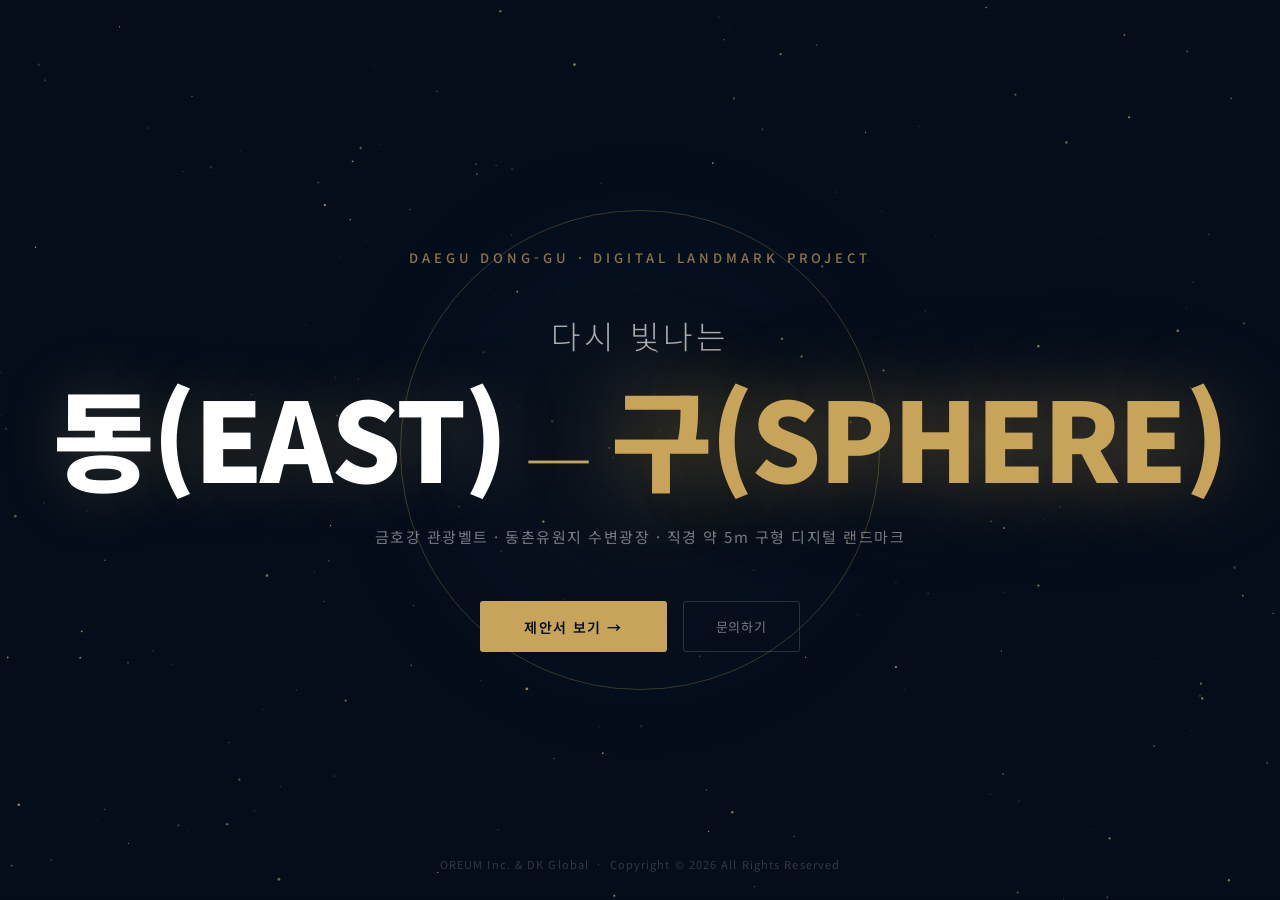
==== index.html @ 1808d56b "Split into landing + main page - index.html: 시네마틱 랜딩 페이지 (별 파티클, 구체 링, 텍스트 애니메이션) - main.html: 제안서 본" ====
<!DOCTYPE html>
<html lang="ko">
<head>
  <meta charset="UTF-8">
  <meta name="viewport" content="width=device-width, initial-scale=1.0">
  <meta name="description" content="다시 빛나는 동(EAST)-구(SPHERE) — 대구 동구 디지털 랜드마크 프로젝트">
  <meta property="og:title" content="동구(EAST SPHERE) | 대구 동구 디지털 랜드마크 프로젝트">
  <meta property="og:image" content="assets/images/Main.png">
  <meta name="theme-color" content="#040d1a">
  <title>동구(EAST SPHERE) | 다시 빛나는 동구</title>
  <style>
    @import url('https://fonts.googleapis.com/css2?family=Noto+Sans+KR:wght@300;400;700;900&display=swap');

    *, *::before, *::after { box-sizing: border-box; margin: 0; padding: 0; }

    :root {
      --navy: #040d1a;
      --gold: #c8a45a;
      --gold-bright: #e8c87a;
      --white: #ffffff;
      --font: 'Pretendard', 'Noto Sans KR', -apple-system, BlinkMacSystemFont, 'Malgun Gothic', sans-serif;
    }

    @media (prefers-reduced-motion: reduce) {
      *, *::before, *::after { animation-duration: .001ms !important; transition-duration: .001ms !important; }
    }

    html, body {
      width: 100%; height: 100%;
      overflow: hidden;
      background: var(--navy);
      font-family: var(--font);
      -webkit-font-smoothing: antialiased;
    }

    /* ── 캔버스 별 배경 ── */
    #starCanvas {
      position: fixed;
      inset: 0;
      z-index: 0;
    }

    /* ── 구체 후광 ── */
    .sphere-glow {
      position: fixed;
      top: 50%;
      left: 50%;
      transform: translate(-50%, -50%);
      width: min(600px, 90vw);
      height: min(600px, 90vw);
      border-radius: 50%;
      background: radial-gradient(
        circle at center,
        rgba(200,164,90,.12) 0%,
        rgba(42,80,140,.08) 40%,
        transparent 70%
      );
      z-index: 1;
      animation: spherePulse 4s ease-in-out infinite;
      opacity: 0;
      animation-delay: 1s;
      animation-fill-mode: forwards;
    }
    @keyframes spherePulse {
      0%   { opacity: 0; transform: translate(-50%,-50%) scale(.85); }
      30%  { opacity: 1; }
      70%  { opacity: .8; }
      100% { opacity: .4; transform: translate(-50%,-50%) scale(1.05); }
    }

    /* ── 외곽 링 ── */
    .sphere-ring {
      position: fixed;
      top: 50%;
      left: 50%;
      width: min(480px, 80vw);
      height: min(480px, 80vw);
      border-radius: 50%;
      border: 1px solid rgba(200,164,90,.15);
      transform: translate(-50%,-50%) scale(.7);
      z-index: 1;
      opacity: 0;
      animation: ringReveal 1.8s cubic-bezier(.4,0,.2,1) 1.2s forwards;
    }
    .sphere-ring:nth-child(2) {
      width: min(560px, 94vw);
      height: min(560px, 94vw);
      border-color: rgba(200,164,90,.08);
      animation-delay: 1.5s;
    }
    @keyframes ringReveal {
      to { opacity: 1; transform: translate(-50%,-50%) scale(1); }
    }

    /* ── 중앙 콘텐츠 ── */
    .stage {
      position: fixed;
      inset: 0;
      z-index: 10;
      display: flex;
      flex-direction: column;
      align-items: center;
      justify-content: center;
      text-align: center;
      padding: 40px 24px;
      gap: 0;
    }

    /* 위 레이블 */
    .label-top {
      font-size: clamp(10px, 1.4vw, 13px);
      font-weight: 500;
      letter-spacing: .3em;
      text-transform: uppercase;
      color: rgba(200,164,90,.7);
      opacity: 0;
      transform: translateY(-16px);
      animation: fadeUp .9s ease .4s forwards;
      margin-bottom: clamp(28px, 5vh, 52px);
    }

    /* "다시 빛나는" */
    .line-sub {
      font-size: clamp(18px, 3.5vw, 32px);
      font-weight: 300;
      color: rgba(255,255,255,.65);
      letter-spacing: .12em;
      opacity: 0;
      transform: translateY(20px);
      animation: fadeUp 1s ease 1s forwards;
      margin-bottom: clamp(14px, 2.5vh, 28px);
    }

    /* 메인 타이틀 */
    .line-main {
      display: flex;
      align-items: baseline;
      justify-content: center;
      gap: clamp(6px, 1.5vw, 20px);
      flex-wrap: wrap;
      line-height: 1;
      margin-bottom: clamp(24px, 4vh, 44px);
    }

    .word-east {
      font-size: clamp(52px, 11vw, 110px);
      font-weight: 900;
      color: var(--white);
      letter-spacing: -.02em;
      opacity: 0;
      transform: translateY(30px);
      animation: fadeUp 1s cubic-bezier(.2,.8,.4,1) 1.7s forwards;
      text-shadow: 0 0 60px rgba(200,164,90,.25);
    }

    .divider-dash {
      font-size: clamp(36px, 7vw, 76px);
      font-weight: 200;
      color: var(--gold);
      opacity: 0;
      animation: fadeIn .7s ease 2.3s forwards;
    }

    .word-sphere {
      font-size: clamp(52px, 11vw, 110px);
      font-weight: 900;
      color: var(--gold);
      letter-spacing: -.02em;
      opacity: 0;
      transform: translateY(30px);
      animation: fadeUp 1s cubic-bezier(.2,.8,.4,1) 2.4s forwards;
      text-shadow: 0 0 80px rgba(200,164,90,.45), 0 0 160px rgba(200,164,90,.2);
    }

    /* 하단 설명 */
    .line-desc {
      font-size: clamp(12px, 1.6vw, 15px);
      font-weight: 400;
      color: rgba(255,255,255,.45);
      letter-spacing: .1em;
      opacity: 0;
      animation: fadeIn .8s ease 3.3s forwards;
      margin-bottom: clamp(36px, 6vh, 64px);
    }

    /* CTA */
    .cta-wrap {
      display: flex;
      gap: 16px;
      flex-wrap: wrap;
      justify-content: center;
      opacity: 0;
      animation: fadeIn .9s ease 3.8s forwards;
    }

    .btn-enter {
      position: relative;
      padding: 15px 44px;
      font-family: var(--font);
      font-size: 14px;
      font-weight: 600;
      letter-spacing: .1em;
      color: var(--navy);
      background: var(--gold);
      border: none;
      border-radius: 3px;
      cursor: pointer;
      transition: background .3s, transform .2s, box-shadow .3s;
      min-height: 48px;
      text-decoration: none;
      display: inline-flex;
      align-items: center;
    }
    .btn-enter:hover {
      background: var(--gold-bright);
      transform: translateY(-2px);
      box-shadow: 0 8px 32px rgba(200,164,90,.5);
    }

    .btn-skip {
      padding: 15px 32px;
      font-family: var(--font);
      font-size: 13px;
      font-weight: 400;
      letter-spacing: .06em;
      color: rgba(255,255,255,.45);
      background: transparent;
      border: 1px solid rgba(255,255,255,.15);
      border-radius: 3px;
      cursor: pointer;
      transition: border-color .3s, color .3s;
      min-height: 48px;
      text-decoration: none;
      display: inline-flex;
      align-items: center;
    }
    .btn-skip:hover {
      border-color: rgba(255,255,255,.35);
      color: rgba(255,255,255,.7);
    }

    /* 하단 저작권 */
    .footer-credit {
      position: fixed;
      bottom: 28px;
      left: 0; right: 0;
      text-align: center;
      font-size: 11px;
      letter-spacing: .1em;
      color: rgba(255,255,255,.18);
      z-index: 10;
      opacity: 0;
      animation: fadeIn .8s ease 4.4s forwards;
    }

    /* 스캔라인 효과 */
    .scanline {
      position: fixed;
      inset: 0;
      z-index: 2;
      background: repeating-linear-gradient(
        to bottom,
        transparent 0px,
        transparent 3px,
        rgba(0,0,0,.04) 3px,
        rgba(0,0,0,.04) 4px
      );
      pointer-events: none;
    }

    /* 애니메이션 키프레임 */
    @keyframes fadeUp {
      from { opacity: 0; transform: translateY(24px); }
      to   { opacity: 1; transform: translateY(0); }
    }
    @keyframes fadeIn {
      from { opacity: 0; }
      to   { opacity: 1; }
    }
  </style>
</head>
<body>

  <canvas id="starCanvas" aria-hidden="true"></canvas>
  <div class="sphere-glow" aria-hidden="true"></div>
  <div class="sphere-ring" aria-hidden="true"></div>
  <div class="sphere-ring" aria-hidden="true"></div>
  <div class="scanline" aria-hidden="true"></div>

  <main class="stage">
    <p class="label-top">DAEGU DONG-GU · DIGITAL LANDMARK PROJECT</p>

    <p class="line-sub">다시 빛나는</p>

    <div class="line-main" role="heading" aria-level="1">
      <span class="word-east">동(EAST)</span>
      <span class="divider-dash">—</span>
      <span class="word-sphere">구(SPHERE)</span>
    </div>

    <p class="line-desc">금호강 관광벨트 · 동촌유원지 수변광장 · 직경 약 5m 구형 디지털 랜드마크</p>

    <div class="cta-wrap">
      <a href="main.html" class="btn-enter">제안서 보기 →</a>
      <a href="main.html#contact" class="btn-skip">문의하기</a>
    </div>
  </main>

  <p class="footer-credit">OREUM Inc. &amp; DK Global &nbsp;·&nbsp; Copyright © 2026 All Rights Reserved</p>

  <script>
    /* ── 별 파티클 캔버스 ── */
    (function () {
      const canvas = document.getElementById('starCanvas');
      const ctx = canvas.getContext('2d');
      let W, H, stars = [];

      function resize() {
        W = canvas.width  = window.innerWidth;
        H = canvas.height = window.innerHeight;
      }

      function initStars(n) {
        stars = [];
        for (let i = 0; i < n; i++) {
          stars.push({
            x: Math.random() * W,
            y: Math.random() * H,
            r: Math.random() * 1.2 + 0.2,
            a: Math.random(),
            speed: Math.random() * 0.004 + 0.001,
            phase: Math.random() * Math.PI * 2
          });
        }
      }

      let frame = 0;
      function draw() {
        ctx.clearRect(0, 0, W, H);
        frame++;
        stars.forEach(function (s) {
          const alpha = (Math.sin(frame * s.speed + s.phase) + 1) / 2;
          ctx.beginPath();
          ctx.arc(s.x, s.y, s.r, 0, Math.PI * 2);
          ctx.fillStyle = 'rgba(200,180,120,' + (alpha * 0.7 + 0.1) + ')';
          ctx.fill();
        });
        requestAnimationFrame(draw);
      }

      resize();
      initStars(220);
      draw();
      window.addEventListener('resize', function () {
        resize();
        initStars(220);
      });
    })();
  </script>
</body>
</html>
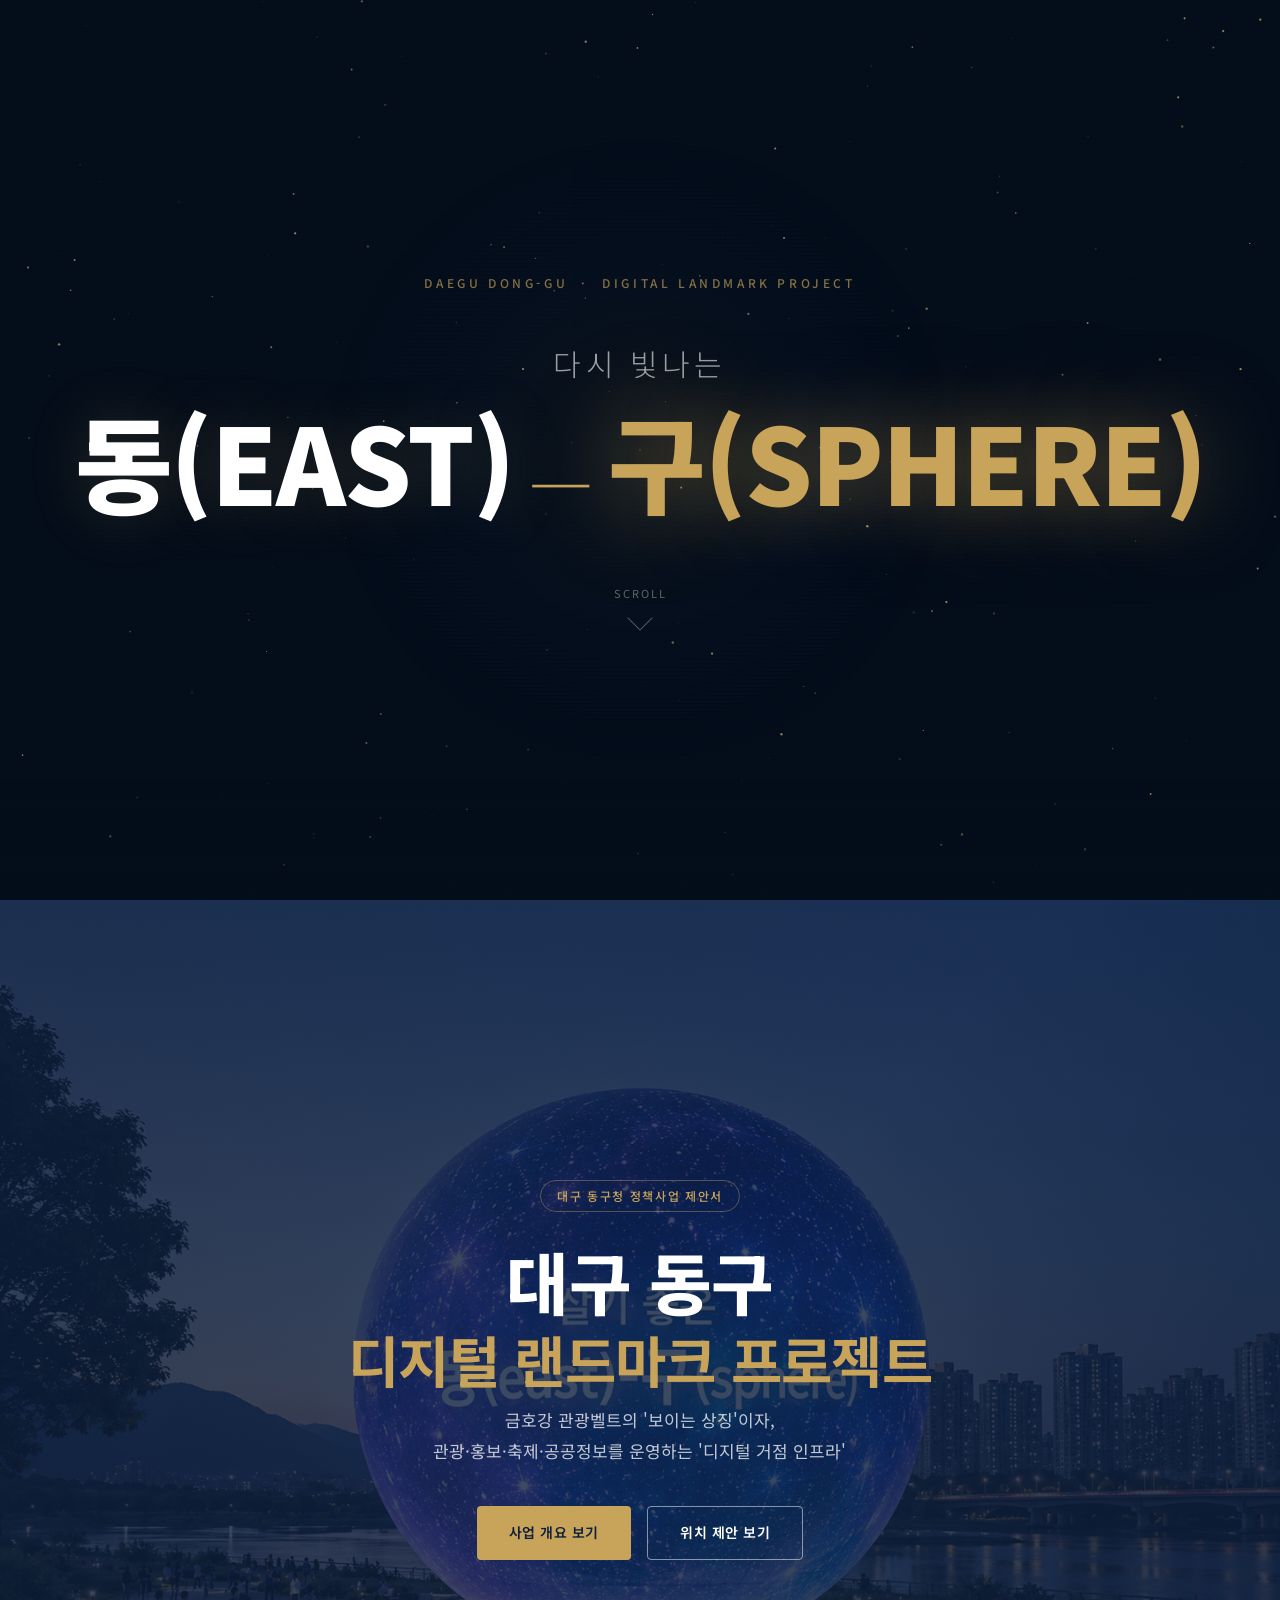
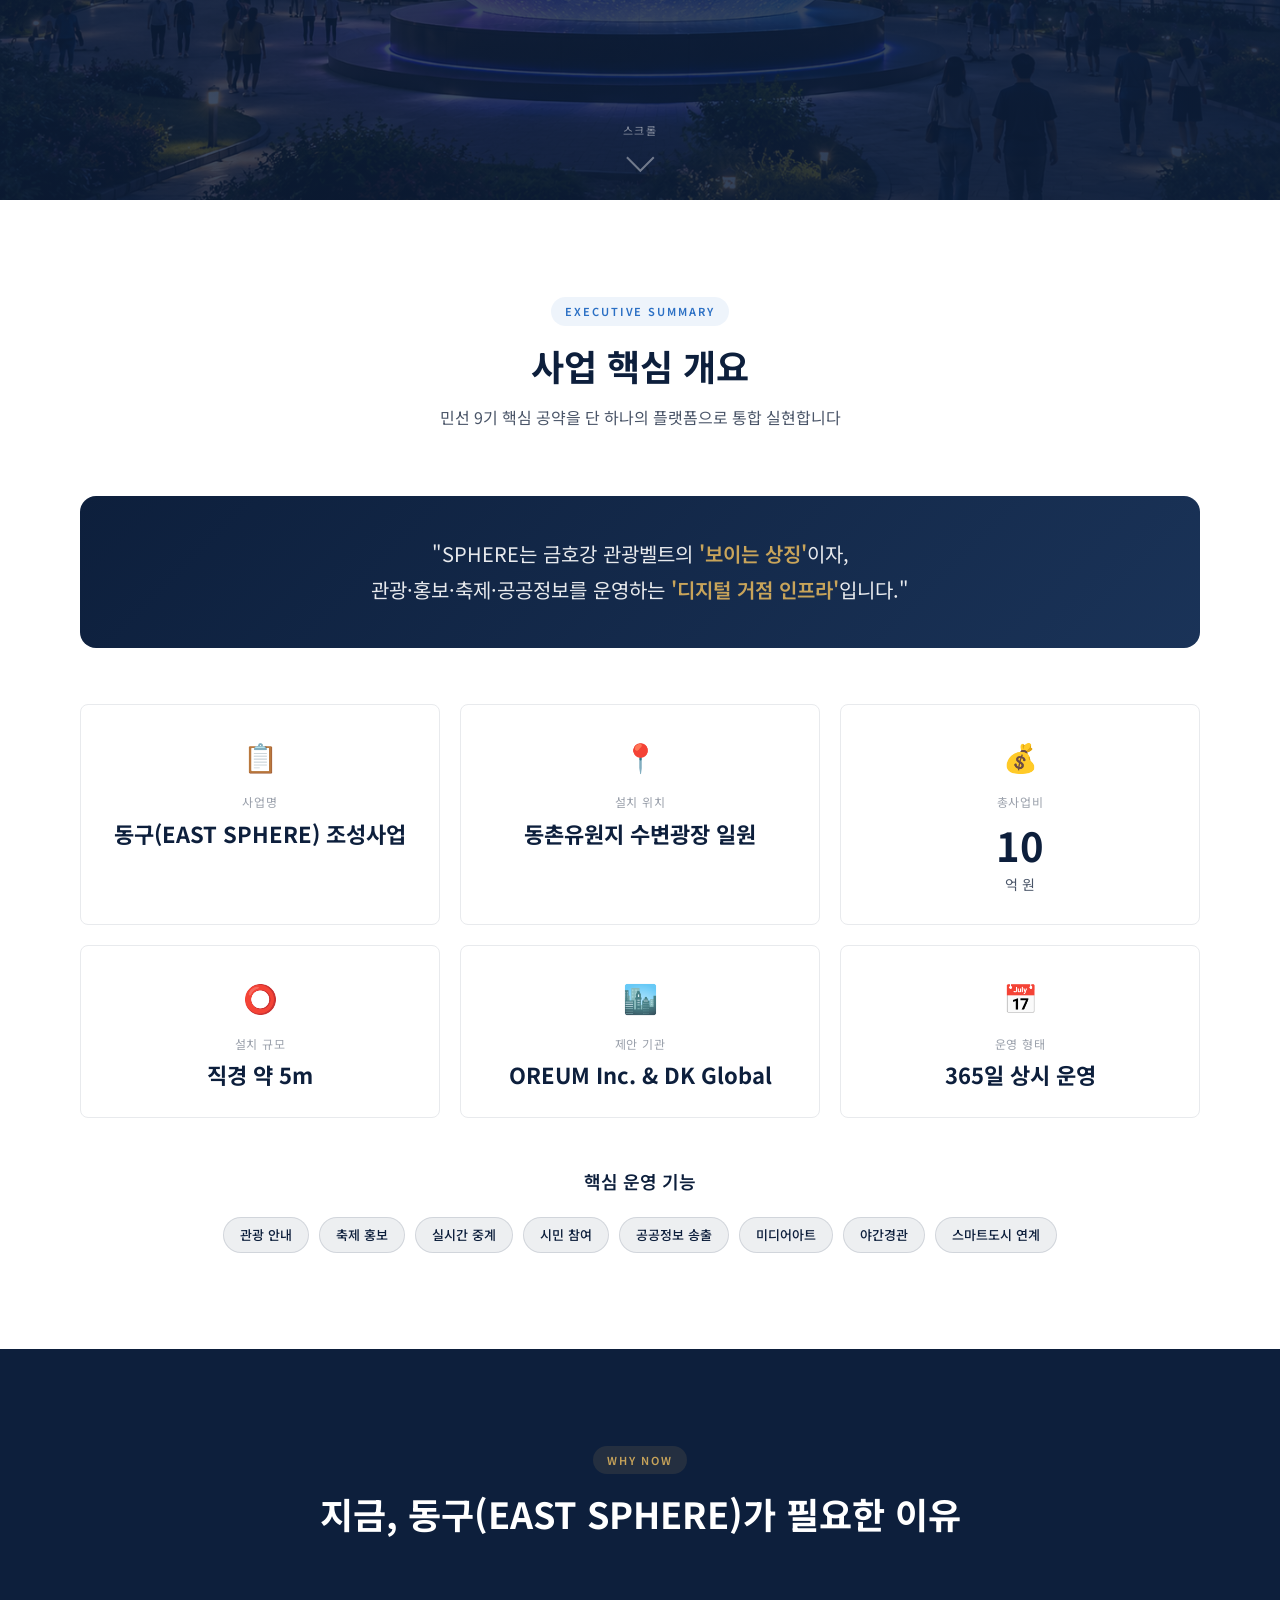
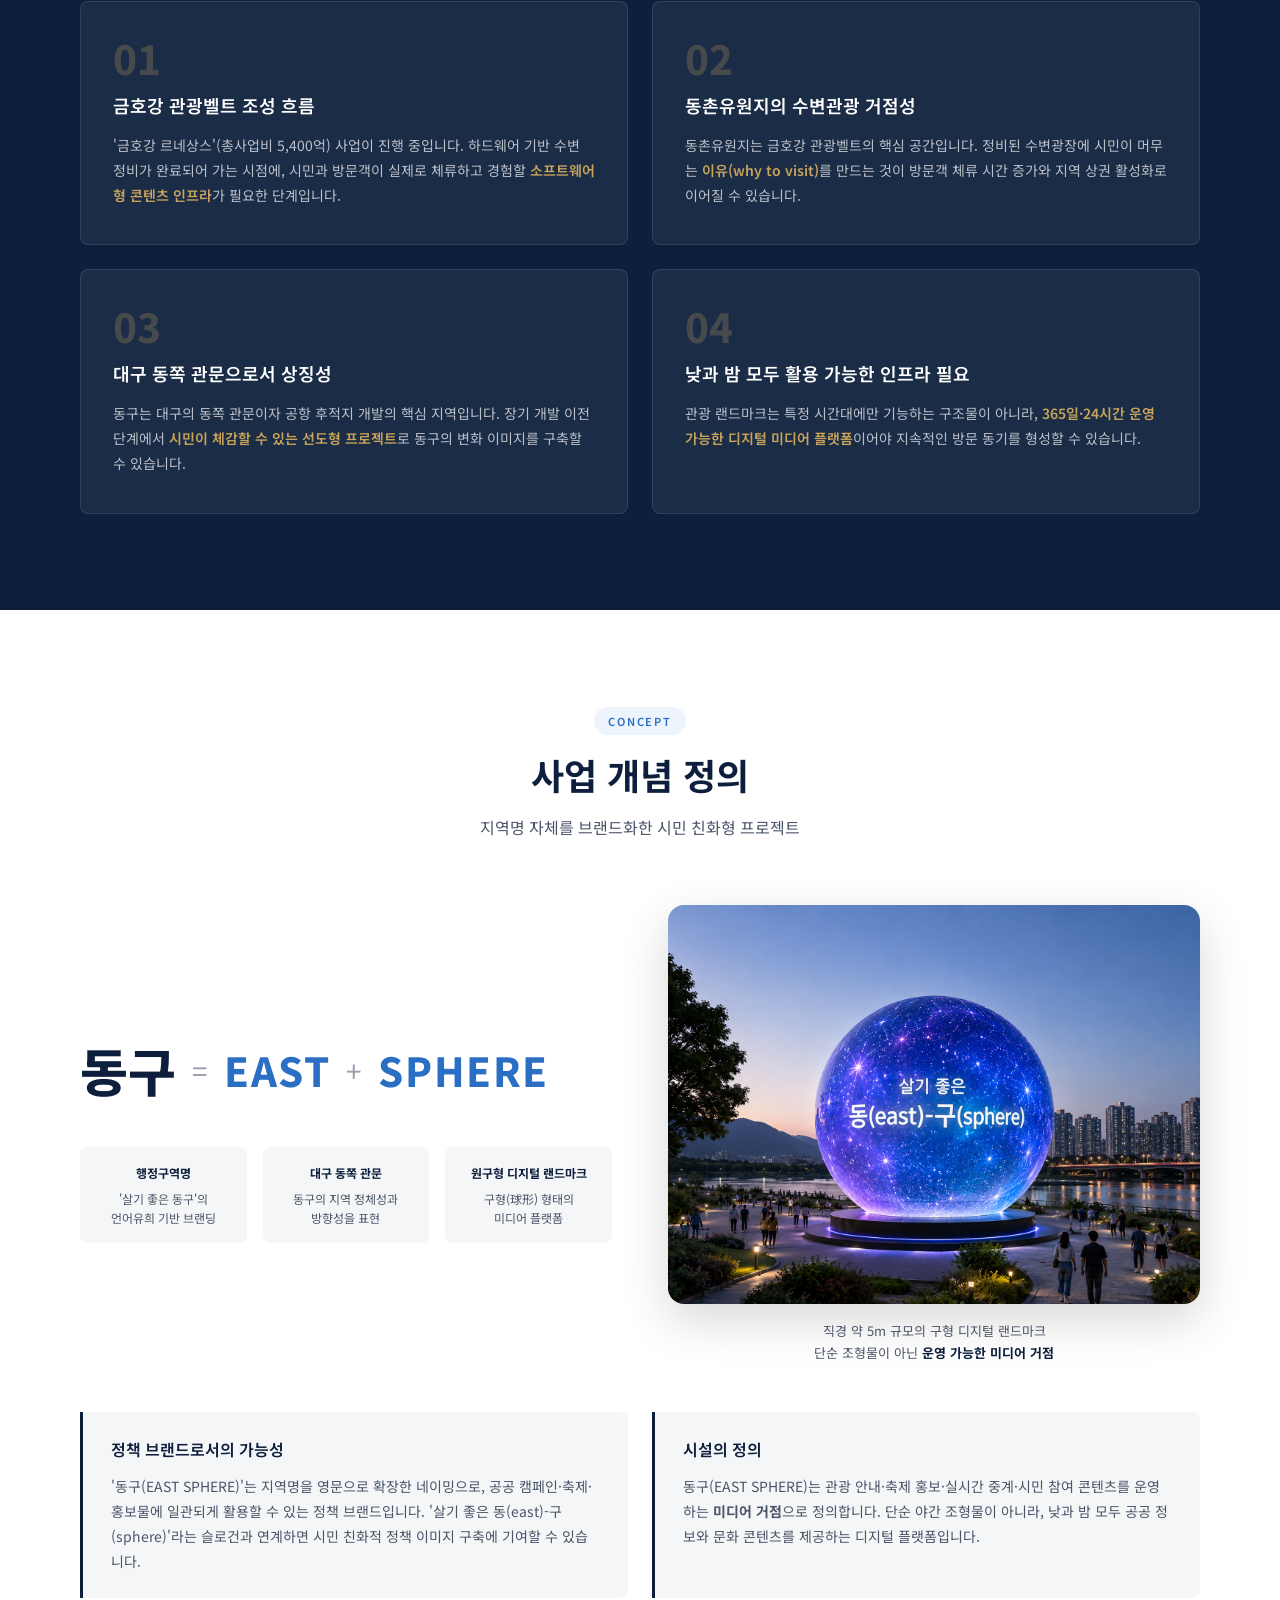
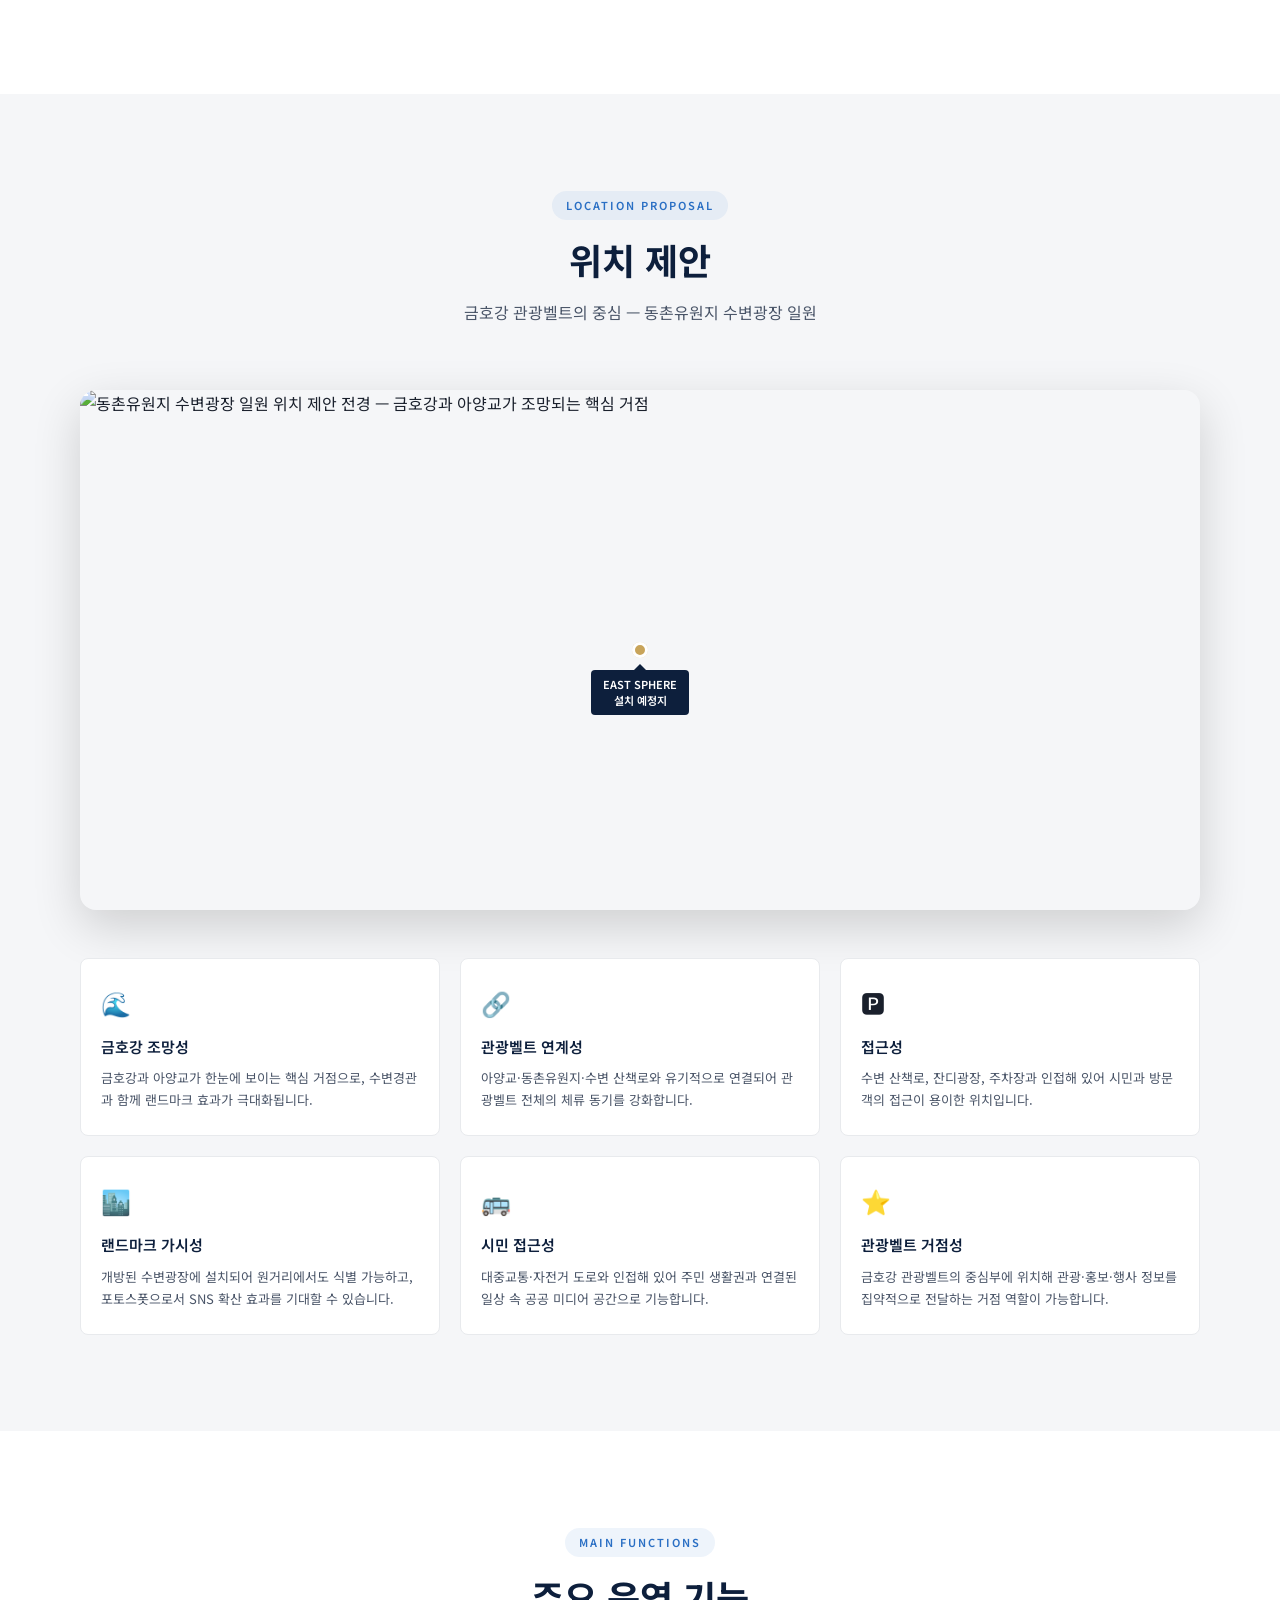
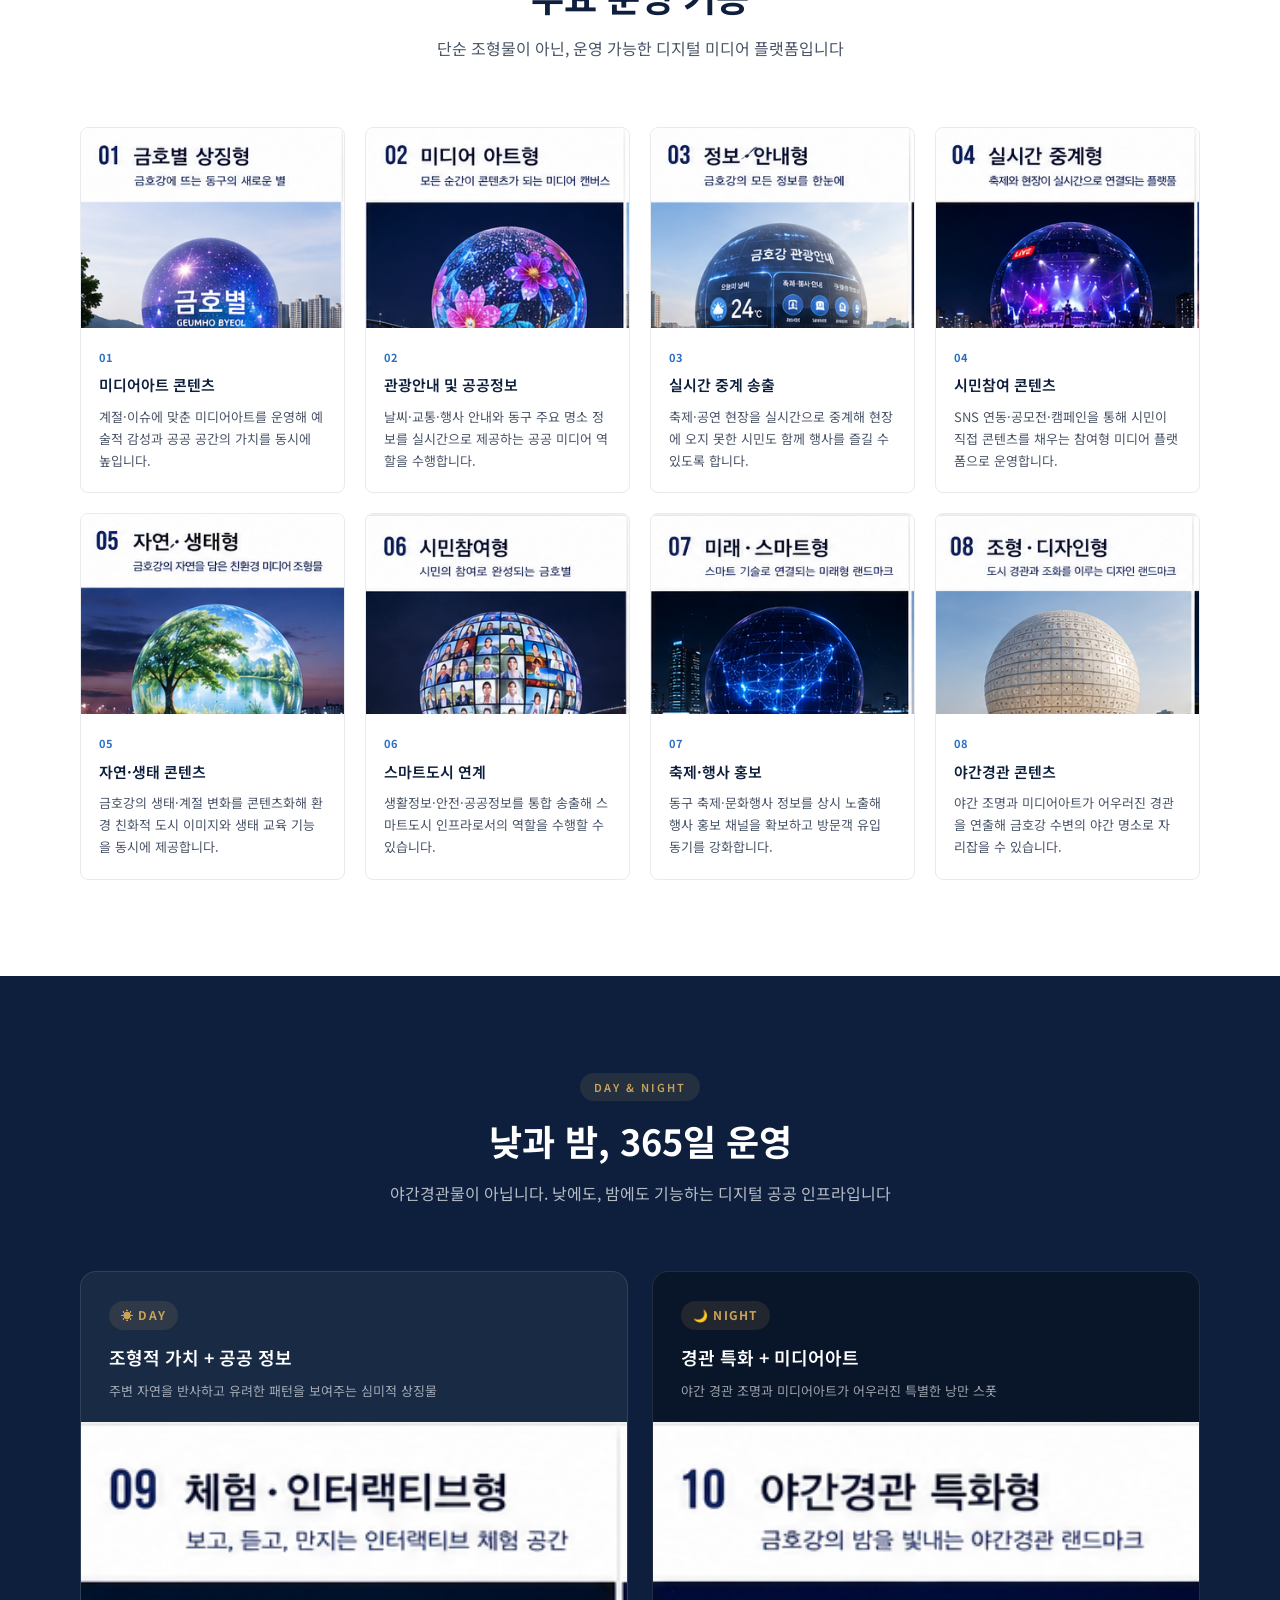
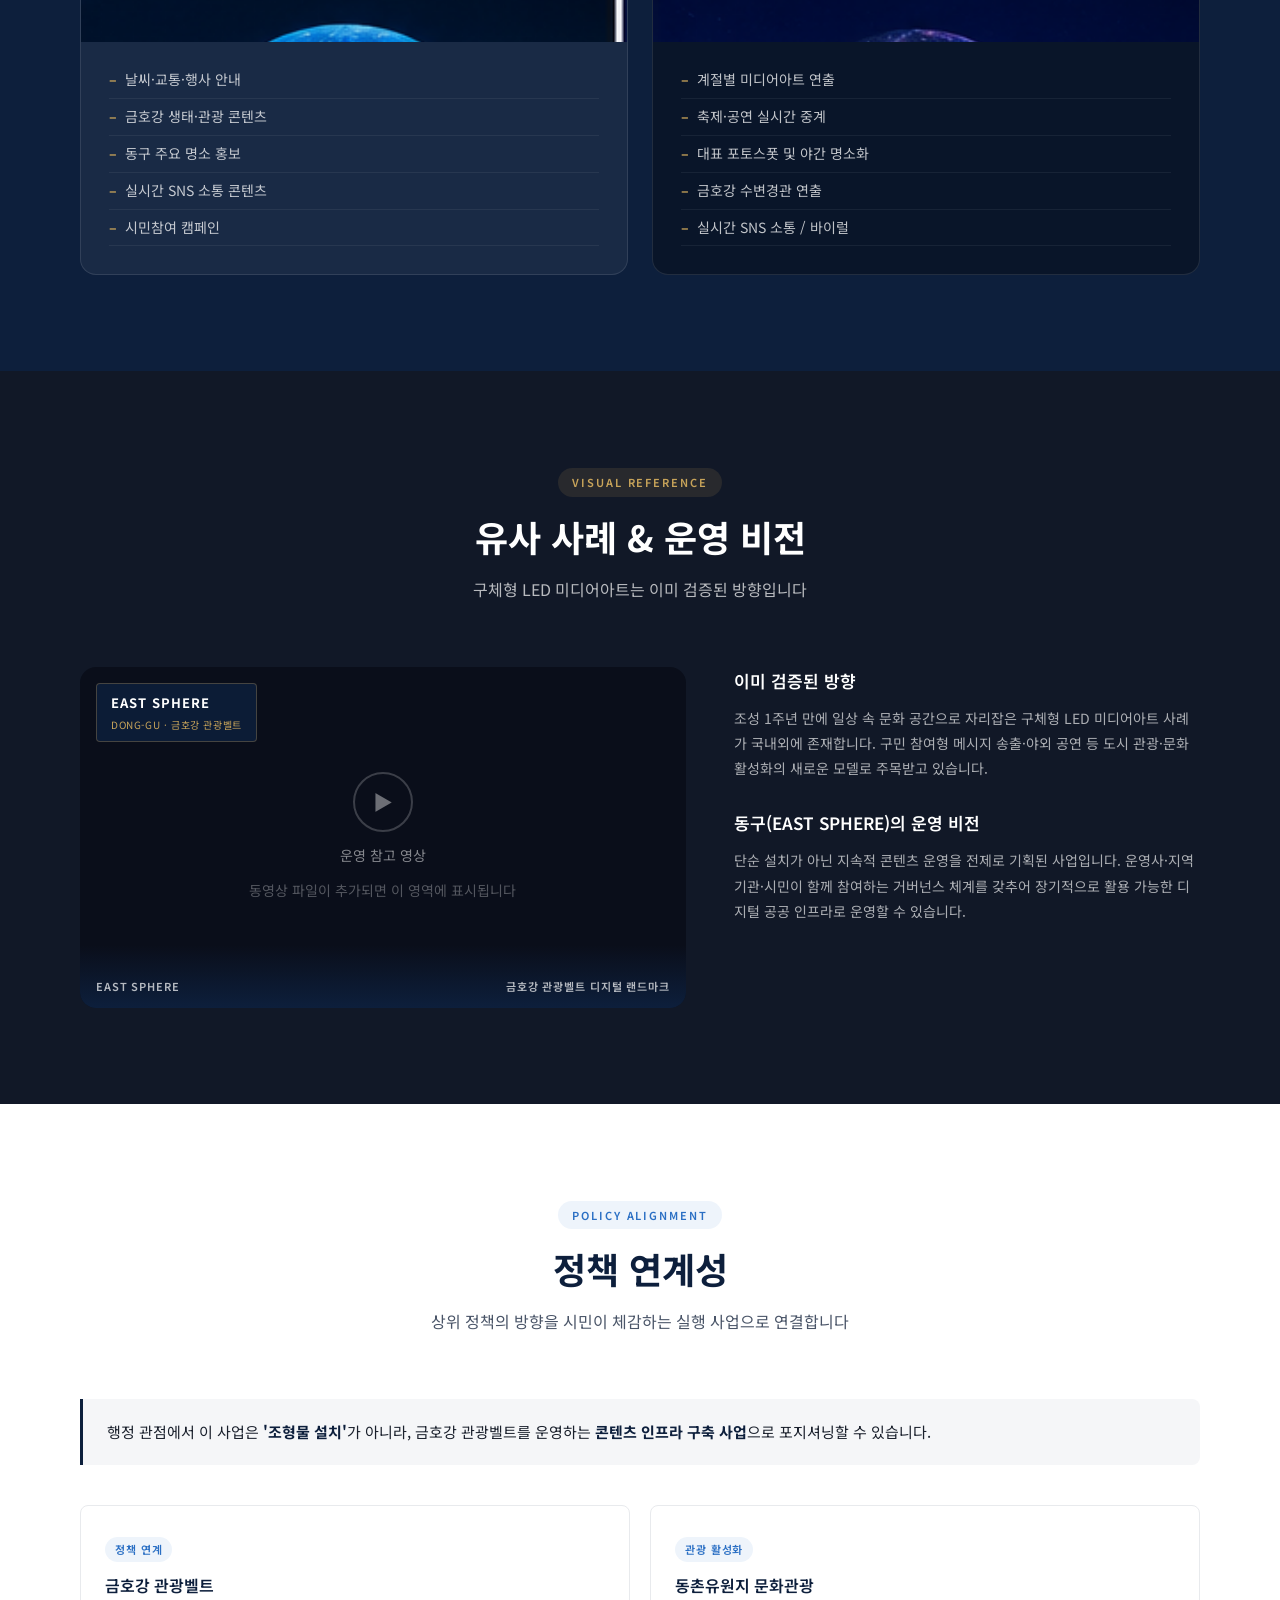
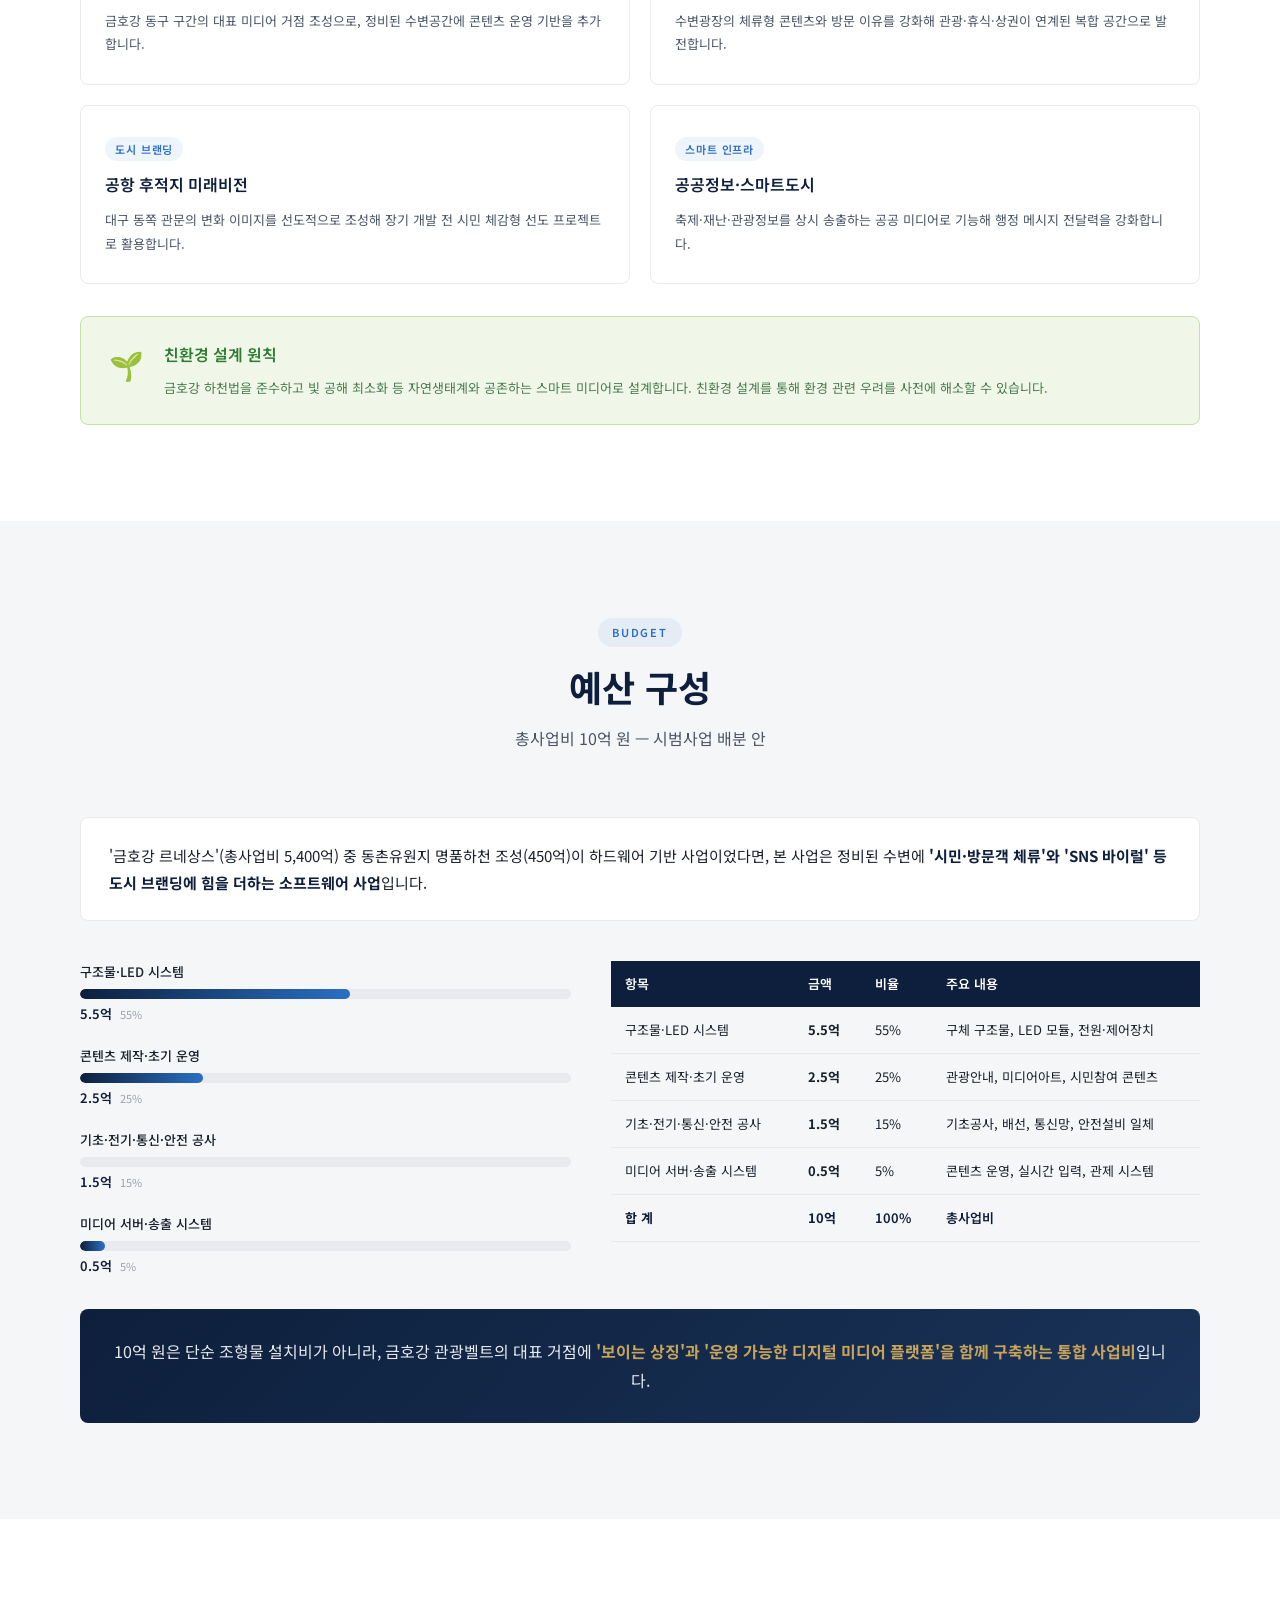
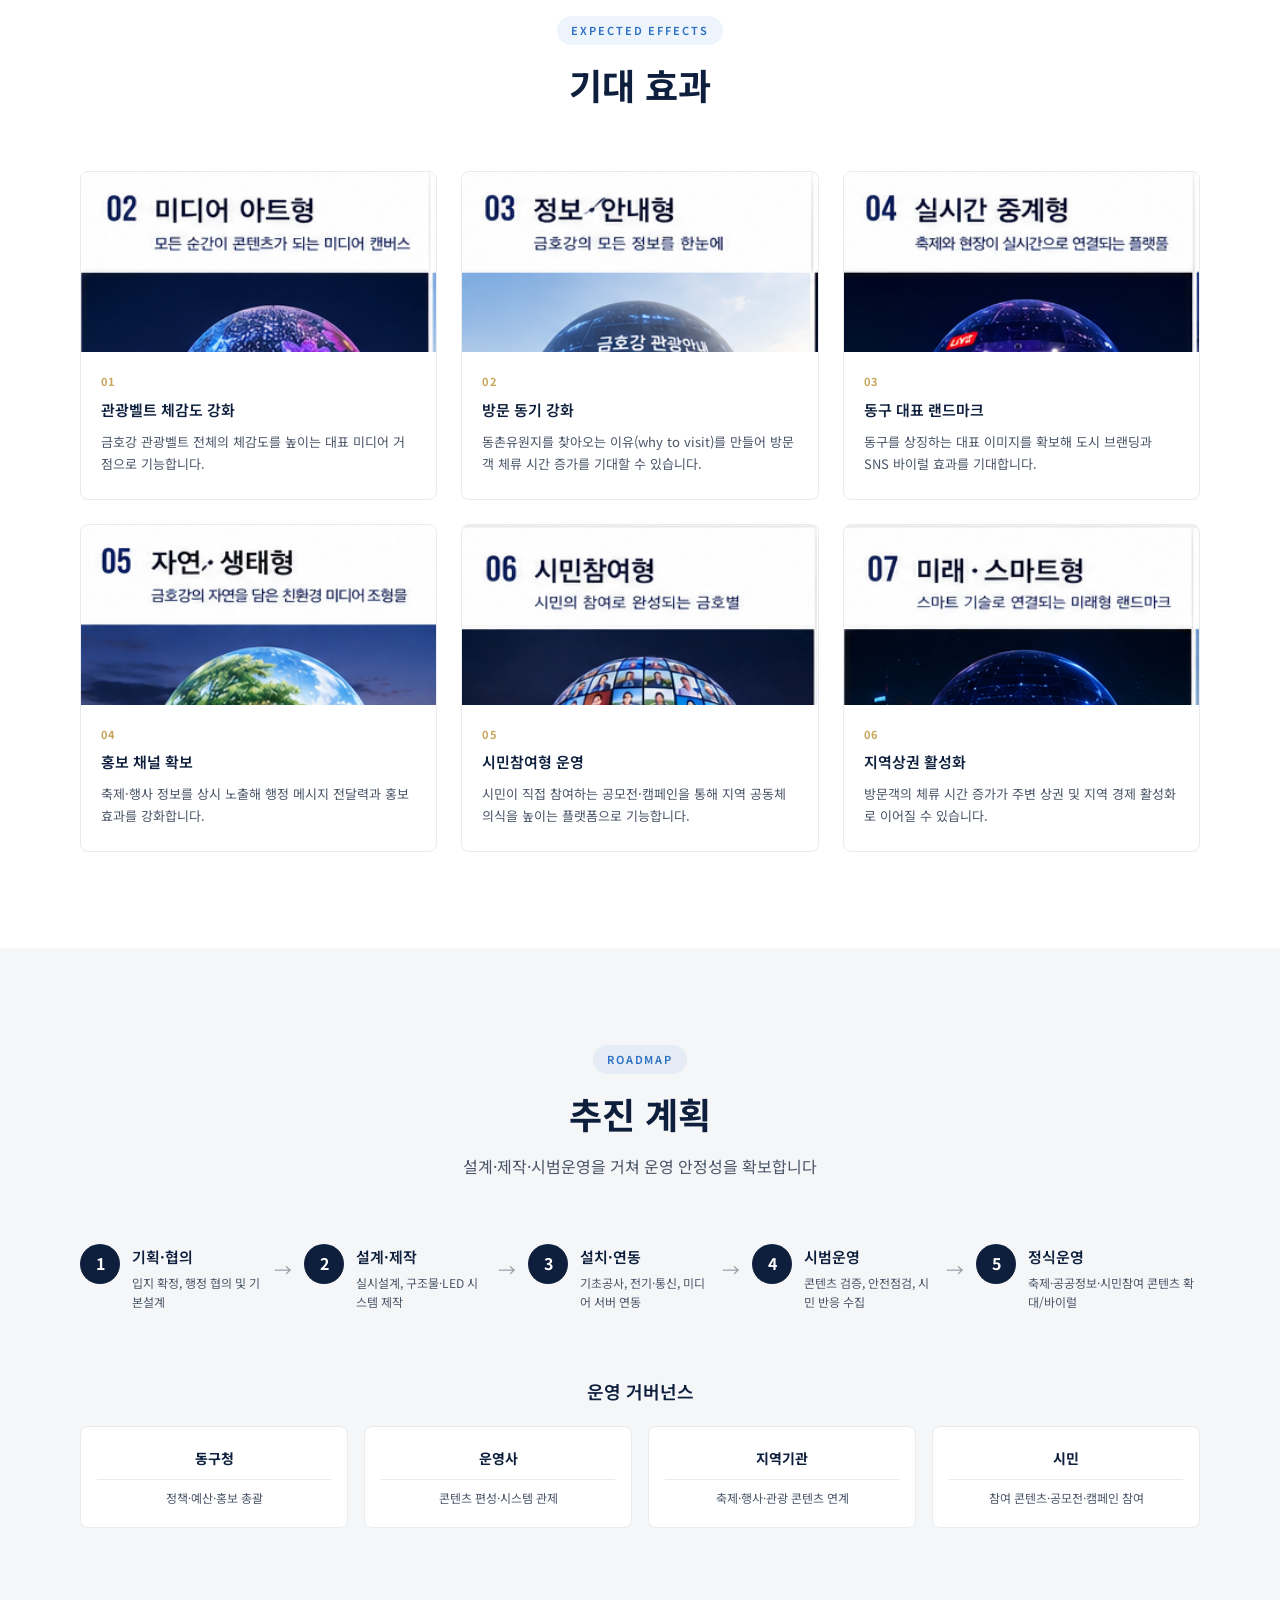
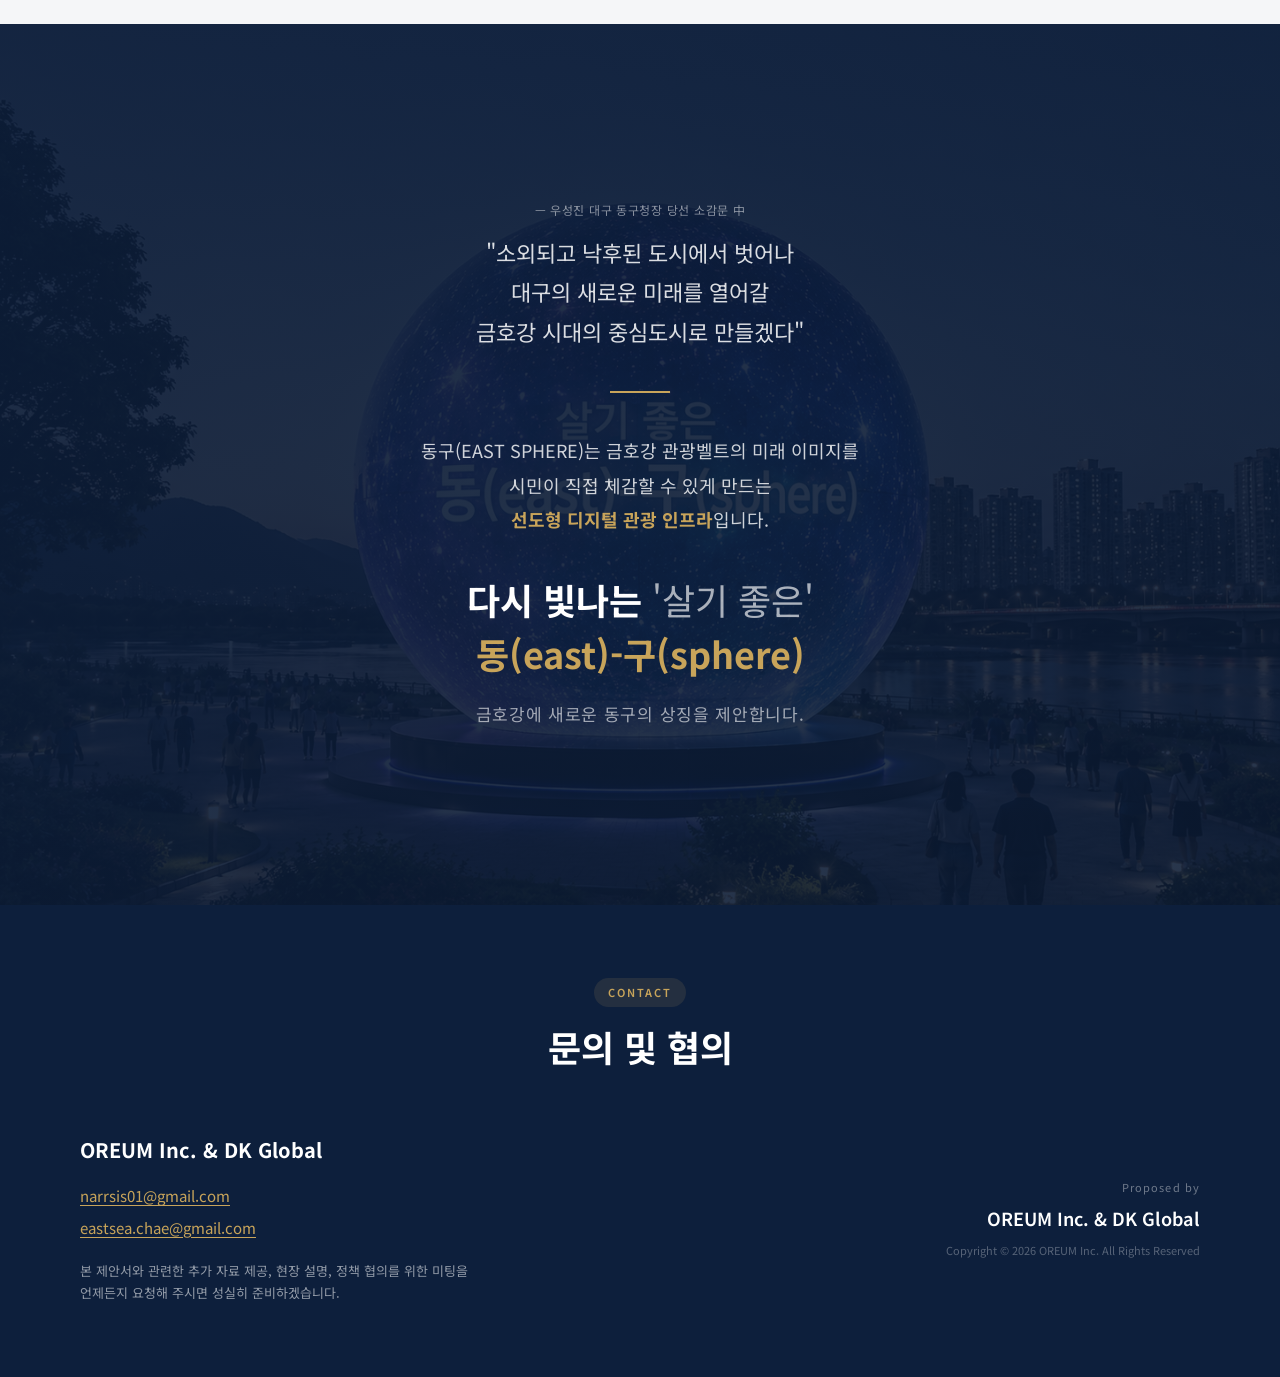
==== commit d55373d4: "Merge landing+proposal into single scroll page - index.html: 랜딩(별 파티클) → 히어로(Main.png) 스크롤 전환, 단일 페이" ====
--- a/index.html
+++ b/index.html
@@ -3,359 +3,759 @@
 <head>
   <meta charset="UTF-8">
   <meta name="viewport" content="width=device-width, initial-scale=1.0">
-  <meta name="description" content="다시 빛나는 동(EAST)-구(SPHERE) — 대구 동구 디지털 랜드마크 프로젝트">
+  <meta name="description" content="대구 동구 디지털 랜드마크 프로젝트 — 동구(EAST SPHERE) 조성사업 제안서">
   <meta property="og:title" content="동구(EAST SPHERE) | 대구 동구 디지털 랜드마크 프로젝트">
+  <meta property="og:description" content="금호강 관광벨트의 보이는 상징이자 디지털 거점 인프라, 동구(EAST SPHERE).">
   <meta property="og:image" content="assets/images/Main.png">
   <meta name="theme-color" content="#040d1a">
-  <title>동구(EAST SPHERE) | 다시 빛나는 동구</title>
+  <title>동구(EAST SPHERE) | 대구 동구 디지털 랜드마크 프로젝트</title>
+  <link rel="stylesheet" href="css/style.css">
+  <link rel="preconnect" href="https://fonts.googleapis.com">
+  <link rel="preconnect" href="https://fonts.gstatic.com" crossorigin>
+  <link href="https://fonts.googleapis.com/css2?family=Noto+Sans+KR:wght@300;400;500;600;700&display=swap" rel="stylesheet">
   <style>
-    @import url('https://fonts.googleapis.com/css2?family=Noto+Sans+KR:wght@300;400;700;900&display=swap');
-
-    *, *::before, *::after { box-sizing: border-box; margin: 0; padding: 0; }
-
-    :root {
-      --navy: #040d1a;
-      --gold: #c8a45a;
-      --gold-bright: #e8c87a;
-      --white: #ffffff;
-      --font: 'Pretendard', 'Noto Sans KR', -apple-system, BlinkMacSystemFont, 'Malgun Gothic', sans-serif;
-    }
-
+    /* ── 랜딩 섹션 전용 스타일 ── */
     @media (prefers-reduced-motion: reduce) {
-      *, *::before, *::after { animation-duration: .001ms !important; transition-duration: .001ms !important; }
-    }
-
-    html, body {
-      width: 100%; height: 100%;
+      .landing * { animation-duration: .001ms !important; transition-duration: .001ms !important; }
+    }
+
+    .landing {
+      position: relative;
+      width: 100%;
+      height: 100vh;
+      min-height: 560px;
       overflow: hidden;
-      background: var(--navy);
-      font-family: var(--font);
-      -webkit-font-smoothing: antialiased;
-    }
-
-    /* ── 캔버스 별 배경 ── */
+      background: #040d1a;
+      display: flex;
+      align-items: center;
+      justify-content: center;
+    }
+
     #starCanvas {
-      position: fixed;
+      position: absolute;
       inset: 0;
       z-index: 0;
     }
 
-    /* ── 구체 후광 ── */
-    .sphere-glow {
-      position: fixed;
-      top: 50%;
-      left: 50%;
+    .landing-glow {
+      position: absolute;
+      top: 50%; left: 50%;
       transform: translate(-50%, -50%);
       width: min(600px, 90vw);
       height: min(600px, 90vw);
       border-radius: 50%;
-      background: radial-gradient(
-        circle at center,
-        rgba(200,164,90,.12) 0%,
-        rgba(42,80,140,.08) 40%,
-        transparent 70%
-      );
+      background: radial-gradient(circle, rgba(200,164,90,.11) 0%, rgba(42,80,140,.07) 40%, transparent 70%);
       z-index: 1;
-      animation: spherePulse 4s ease-in-out infinite;
-      opacity: 0;
-      animation-delay: 1s;
-      animation-fill-mode: forwards;
-    }
-    @keyframes spherePulse {
-      0%   { opacity: 0; transform: translate(-50%,-50%) scale(.85); }
-      30%  { opacity: 1; }
-      70%  { opacity: .8; }
-      100% { opacity: .4; transform: translate(-50%,-50%) scale(1.05); }
-    }
-
-    /* ── 외곽 링 ── */
-    .sphere-ring {
-      position: fixed;
-      top: 50%;
-      left: 50%;
-      width: min(480px, 80vw);
-      height: min(480px, 80vw);
+      opacity: 0;
+      animation: ldGlow 3.5s ease 1s forwards;
+    }
+    @keyframes ldGlow {
+      0%   { opacity: 0; transform: translate(-50%,-50%) scale(.8); }
+      40%  { opacity: 1; }
+      100% { opacity: .5; transform: translate(-50%,-50%) scale(1.08); }
+    }
+
+    .landing-ring {
+      position: absolute;
+      top: 50%; left: 50%;
       border-radius: 50%;
-      border: 1px solid rgba(200,164,90,.15);
-      transform: translate(-50%,-50%) scale(.7);
+      border: 1px solid rgba(200,164,90,.14);
+      transform: translate(-50%,-50%) scale(.65);
       z-index: 1;
       opacity: 0;
-      animation: ringReveal 1.8s cubic-bezier(.4,0,.2,1) 1.2s forwards;
-    }
-    .sphere-ring:nth-child(2) {
-      width: min(560px, 94vw);
-      height: min(560px, 94vw);
-      border-color: rgba(200,164,90,.08);
-      animation-delay: 1.5s;
-    }
-    @keyframes ringReveal {
-      to { opacity: 1; transform: translate(-50%,-50%) scale(1); }
-    }
-
-    /* ── 중앙 콘텐츠 ── */
-    .stage {
-      position: fixed;
-      inset: 0;
+      animation: ldRing 1.6s cubic-bezier(.4,0,.2,1) forwards;
+    }
+    .landing-ring:nth-child(1) { width: min(470px,78vw); height: min(470px,78vw); animation-delay: 1.2s; }
+    .landing-ring:nth-child(2) { width: min(560px,93vw); height: min(560px,93vw); border-color: rgba(200,164,90,.07); animation-delay: 1.5s; }
+    @keyframes ldRing { to { opacity: 1; transform: translate(-50%,-50%) scale(1); } }
+
+    .landing-scanline {
+      position: absolute; inset: 0; z-index: 2; pointer-events: none;
+      background: repeating-linear-gradient(to bottom, transparent 0px, transparent 3px, rgba(0,0,0,.04) 3px, rgba(0,0,0,.04) 4px);
+    }
+
+    /* 텍스트 스테이지 */
+    .landing-stage {
+      position: relative;
       z-index: 10;
+      text-align: center;
+      padding: 0 24px;
       display: flex;
       flex-direction: column;
       align-items: center;
-      justify-content: center;
-      text-align: center;
-      padding: 40px 24px;
-      gap: 0;
-    }
-
-    /* 위 레이블 */
-    .label-top {
-      font-size: clamp(10px, 1.4vw, 13px);
+    }
+
+    .ld-label {
+      font-size: clamp(9px, 1.3vw, 12px);
       font-weight: 500;
       letter-spacing: .3em;
       text-transform: uppercase;
-      color: rgba(200,164,90,.7);
-      opacity: 0;
-      transform: translateY(-16px);
-      animation: fadeUp .9s ease .4s forwards;
-      margin-bottom: clamp(28px, 5vh, 52px);
-    }
-
-    /* "다시 빛나는" */
-    .line-sub {
-      font-size: clamp(18px, 3.5vw, 32px);
+      color: rgba(200,164,90,.65);
+      opacity: 0;
+      transform: translateY(-12px);
+      animation: ldFadeUp .9s ease .4s forwards;
+      margin-bottom: clamp(24px, 5vh, 52px);
+    }
+    .ld-sub {
+      font-size: clamp(16px, 3.2vw, 30px);
       font-weight: 300;
-      color: rgba(255,255,255,.65);
-      letter-spacing: .12em;
-      opacity: 0;
-      transform: translateY(20px);
-      animation: fadeUp 1s ease 1s forwards;
-      margin-bottom: clamp(14px, 2.5vh, 28px);
-    }
-
-    /* 메인 타이틀 */
-    .line-main {
+      color: rgba(255,255,255,.6);
+      letter-spacing: .14em;
+      opacity: 0;
+      transform: translateY(16px);
+      animation: ldFadeUp .9s ease 1s forwards;
+      margin-bottom: clamp(10px, 2vh, 22px);
+    }
+    .ld-main {
       display: flex;
       align-items: baseline;
       justify-content: center;
-      gap: clamp(6px, 1.5vw, 20px);
+      gap: clamp(4px, 1.2vw, 18px);
       flex-wrap: wrap;
       line-height: 1;
-      margin-bottom: clamp(24px, 4vh, 44px);
-    }
-
-    .word-east {
-      font-size: clamp(52px, 11vw, 110px);
+      margin-bottom: clamp(40px, 8vh, 80px);
+    }
+    .ld-east {
+      font-size: clamp(48px, 10vw, 106px);
       font-weight: 900;
-      color: var(--white);
+      color: #ffffff;
       letter-spacing: -.02em;
       opacity: 0;
-      transform: translateY(30px);
-      animation: fadeUp 1s cubic-bezier(.2,.8,.4,1) 1.7s forwards;
-      text-shadow: 0 0 60px rgba(200,164,90,.25);
-    }
-
-    .divider-dash {
-      font-size: clamp(36px, 7vw, 76px);
+      transform: translateY(28px);
+      animation: ldFadeUp 1s cubic-bezier(.2,.8,.4,1) 1.6s forwards;
+      text-shadow: 0 0 60px rgba(200,164,90,.2);
+      font-family: 'Pretendard','Noto Sans KR',sans-serif;
+    }
+    .ld-dash {
+      font-size: clamp(34px, 6.5vw, 72px);
       font-weight: 200;
-      color: var(--gold);
-      opacity: 0;
-      animation: fadeIn .7s ease 2.3s forwards;
-    }
-
-    .word-sphere {
-      font-size: clamp(52px, 11vw, 110px);
+      color: #c8a45a;
+      opacity: 0;
+      animation: ldFadeIn .6s ease 2.2s forwards;
+    }
+    .ld-sphere {
+      font-size: clamp(48px, 10vw, 106px);
       font-weight: 900;
-      color: var(--gold);
+      color: #c8a45a;
       letter-spacing: -.02em;
       opacity: 0;
-      transform: translateY(30px);
-      animation: fadeUp 1s cubic-bezier(.2,.8,.4,1) 2.4s forwards;
-      text-shadow: 0 0 80px rgba(200,164,90,.45), 0 0 160px rgba(200,164,90,.2);
-    }
-
-    /* 하단 설명 */
-    .line-desc {
-      font-size: clamp(12px, 1.6vw, 15px);
-      font-weight: 400;
-      color: rgba(255,255,255,.45);
-      letter-spacing: .1em;
-      opacity: 0;
-      animation: fadeIn .8s ease 3.3s forwards;
-      margin-bottom: clamp(36px, 6vh, 64px);
-    }
-
-    /* CTA */
-    .cta-wrap {
+      transform: translateY(28px);
+      animation: ldFadeUp 1s cubic-bezier(.2,.8,.4,1) 2.3s forwards;
+      text-shadow: 0 0 80px rgba(200,164,90,.5), 0 0 160px rgba(200,164,90,.2);
+      font-family: 'Pretendard','Noto Sans KR',sans-serif;
+    }
+
+    /* 스크롤 힌트 */
+    .ld-scroll {
       display: flex;
-      gap: 16px;
-      flex-wrap: wrap;
-      justify-content: center;
-      opacity: 0;
-      animation: fadeIn .9s ease 3.8s forwards;
-    }
-
-    .btn-enter {
-      position: relative;
-      padding: 15px 44px;
-      font-family: var(--font);
-      font-size: 14px;
-      font-weight: 600;
-      letter-spacing: .1em;
-      color: var(--navy);
-      background: var(--gold);
-      border: none;
-      border-radius: 3px;
+      flex-direction: column;
+      align-items: center;
+      gap: 8px;
+      opacity: 0;
+      animation: ldFadeIn .8s ease 3.3s forwards;
       cursor: pointer;
-      transition: background .3s, transform .2s, box-shadow .3s;
-      min-height: 48px;
-      text-decoration: none;
-      display: inline-flex;
-      align-items: center;
-    }
-    .btn-enter:hover {
-      background: var(--gold-bright);
-      transform: translateY(-2px);
-      box-shadow: 0 8px 32px rgba(200,164,90,.5);
-    }
-
-    .btn-skip {
-      padding: 15px 32px;
-      font-family: var(--font);
-      font-size: 13px;
-      font-weight: 400;
-      letter-spacing: .06em;
-      color: rgba(255,255,255,.45);
-      background: transparent;
-      border: 1px solid rgba(255,255,255,.15);
-      border-radius: 3px;
-      cursor: pointer;
-      transition: border-color .3s, color .3s;
-      min-height: 48px;
-      text-decoration: none;
-      display: inline-flex;
-      align-items: center;
-    }
-    .btn-skip:hover {
-      border-color: rgba(255,255,255,.35);
-      color: rgba(255,255,255,.7);
-    }
-
-    /* 하단 저작권 */
-    .footer-credit {
-      position: fixed;
-      bottom: 28px;
-      left: 0; right: 0;
-      text-align: center;
+    }
+    .ld-scroll-text {
       font-size: 11px;
-      letter-spacing: .1em;
-      color: rgba(255,255,255,.18);
-      z-index: 10;
-      opacity: 0;
-      animation: fadeIn .8s ease 4.4s forwards;
-    }
-
-    /* 스캔라인 효과 */
-    .scanline {
-      position: fixed;
-      inset: 0;
-      z-index: 2;
-      background: repeating-linear-gradient(
-        to bottom,
-        transparent 0px,
-        transparent 3px,
-        rgba(0,0,0,.04) 3px,
-        rgba(0,0,0,.04) 4px
-      );
+      letter-spacing: .18em;
+      color: rgba(255,255,255,.35);
+    }
+    .ld-scroll-arrow {
+      width: 18px; height: 18px;
+      border-right: 1.5px solid rgba(255,255,255,.3);
+      border-bottom: 1.5px solid rgba(255,255,255,.3);
+      transform: rotate(45deg);
+      animation: ldBounce 1.8s ease infinite 3.5s;
+    }
+    @keyframes ldFadeUp  { from{opacity:0;transform:translateY(24px);} to{opacity:1;transform:translateY(0);} }
+    @keyframes ldFadeIn  { from{opacity:0;} to{opacity:1;} }
+    @keyframes ldBounce  { 0%,100%{transform:rotate(45deg) translateY(0);} 50%{transform:rotate(45deg) translateY(5px);} }
+
+    /* 랜딩에서 히어로로의 크로스페이드 */
+    .landing::after {
+      content: '';
+      position: absolute;
+      bottom: 0; left: 0; right: 0;
+      height: 120px;
+      background: linear-gradient(to bottom, transparent, #040d1a);
+      z-index: 5;
       pointer-events: none;
     }
 
-    /* 애니메이션 키프레임 */
-    @keyframes fadeUp {
-      from { opacity: 0; transform: translateY(24px); }
-      to   { opacity: 1; transform: translateY(0); }
-    }
-    @keyframes fadeIn {
-      from { opacity: 0; }
-      to   { opacity: 1; }
+    /* 네이비 히어로 오버레이가 랜딩과 자연스럽게 연결 */
+    .hero { margin-top: 0; }
+
+    /* nav: 랜딩 구간에서 숨김 */
+    .nav.nav-hidden {
+      opacity: 0;
+      pointer-events: none;
+      transform: translateY(-8px);
+      transition: opacity .4s ease, transform .4s ease;
+    }
+    .nav {
+      transition: opacity .4s ease, transform .4s ease, background .3s ease;
     }
   </style>
 </head>
 <body>
 
-  <canvas id="starCanvas" aria-hidden="true"></canvas>
-  <div class="sphere-glow" aria-hidden="true"></div>
-  <div class="sphere-ring" aria-hidden="true"></div>
-  <div class="sphere-ring" aria-hidden="true"></div>
-  <div class="scanline" aria-hidden="true"></div>
-
-  <main class="stage">
-    <p class="label-top">DAEGU DONG-GU · DIGITAL LANDMARK PROJECT</p>
-
-    <p class="line-sub">다시 빛나는</p>
-
-    <div class="line-main" role="heading" aria-level="1">
-      <span class="word-east">동(EAST)</span>
-      <span class="divider-dash">—</span>
-      <span class="word-sphere">구(SPHERE)</span>
-    </div>
-
-    <p class="line-desc">금호강 관광벨트 · 동촌유원지 수변광장 · 직경 약 5m 구형 디지털 랜드마크</p>
-
-    <div class="cta-wrap">
-      <a href="main.html" class="btn-enter">제안서 보기 →</a>
-      <a href="main.html#contact" class="btn-skip">문의하기</a>
-    </div>
-  </main>
-
-  <p class="footer-credit">OREUM Inc. &amp; DK Global &nbsp;·&nbsp; Copyright © 2026 All Rights Reserved</p>
-
+  <!-- ══════════════════════════════
+       LANDING SECTION
+  ══════════════════════════════ -->
+  <section class="landing" id="landing" aria-label="랜딩 인트로">
+    <canvas id="starCanvas" aria-hidden="true"></canvas>
+    <div class="landing-glow" aria-hidden="true"></div>
+    <div class="landing-ring" aria-hidden="true"></div>
+    <div class="landing-ring" aria-hidden="true"></div>
+    <div class="landing-scanline" aria-hidden="true"></div>
+
+    <div class="landing-stage">
+      <p class="ld-label">DAEGU DONG-GU &nbsp;·&nbsp; DIGITAL LANDMARK PROJECT</p>
+      <p class="ld-sub">다시 빛나는</p>
+      <div class="ld-main" role="heading" aria-level="1">
+        <span class="ld-east">동(EAST)</span>
+        <span class="ld-dash">—</span>
+        <span class="ld-sphere">구(SPHERE)</span>
+      </div>
+      <button class="ld-scroll" id="ldScrollBtn" aria-label="제안서 내용으로 스크롤">
+        <span class="ld-scroll-text">SCROLL</span>
+        <div class="ld-scroll-arrow" aria-hidden="true"></div>
+      </button>
+    </div>
+  </section>
+
+  <!-- ══════════════════════════════
+       NAV (fixed, 랜딩 지나면 등장)
+  ══════════════════════════════ -->
+  <nav class="nav nav-hidden" id="mainNav" role="navigation" aria-label="주요 섹션 내비게이션">
+    <div class="nav-inner">
+      <a href="#landing" class="nav-logo">EAST SPHERE</a>
+      <button class="nav-toggle" aria-label="메뉴 열기" aria-expanded="false" aria-controls="navMenu">
+        <span></span><span></span><span></span>
+      </button>
+      <ul class="nav-menu" id="navMenu" role="menubar">
+        <li role="none"><a href="#summary" role="menuitem">사업 개요</a></li>
+        <li role="none"><a href="#concept" role="menuitem">사업 개념</a></li>
+        <li role="none"><a href="#location" role="menuitem">위치 제안</a></li>
+        <li role="none"><a href="#functions" role="menuitem">주요 기능</a></li>
+        <li role="none"><a href="#budget" role="menuitem">예산</a></li>
+        <li role="none"><a href="#roadmap" role="menuitem">추진 계획</a></li>
+        <li role="none"><a href="#contact" role="menuitem">문의</a></li>
+      </ul>
+    </div>
+    <div class="scroll-progress" id="scrollProgress" role="progressbar" aria-label="페이지 스크롤 진행도"></div>
+  </nav>
+
+  <!-- ══════════════════════════════
+       HERO — Main.png 배경
+  ══════════════════════════════ -->
+  <section class="hero" id="hero">
+    <div class="hero-bg">
+      <img src="assets/images/Main.png" alt="동구(EAST SPHERE) 구형 디지털 랜드마크 메인 비주얼" loading="eager">
+      <div class="hero-overlay"></div>
+    </div>
+    <div class="hero-content fade-in">
+      <p class="hero-badge">대구 동구청 정책사업 제안서</p>
+      <h2 class="hero-title">
+        대구 동구<br>
+        <span class="hero-title-em">디지털 랜드마크 프로젝트</span>
+      </h2>
+      <p class="hero-desc">
+        금호강 관광벨트의 '보이는 상징'이자,<br>
+        관광·홍보·축제·공공정보를 운영하는 '디지털 거점 인프라'
+      </p>
+      <div class="hero-cta">
+        <a href="#summary" class="btn btn-primary">사업 개요 보기</a>
+        <a href="#location" class="btn btn-outline">위치 제안 보기</a>
+      </div>
+    </div>
+    <div class="hero-scroll-hint" aria-hidden="true">
+      <span>스크롤</span>
+      <div class="scroll-arrow"></div>
+    </div>
+  </section>
+
+  <!-- ══════════════════════════════
+       EXECUTIVE SUMMARY
+  ══════════════════════════════ -->
+  <section class="section section-white" id="summary">
+    <div class="container">
+      <div class="section-header fade-up">
+        <p class="section-label">Executive Summary</p>
+        <h2 class="section-title">사업 핵심 개요</h2>
+        <p class="section-desc">민선 9기 핵심 공약을 단 하나의 플랫폼으로 통합 실현합니다</p>
+      </div>
+      <div class="summary-key-msg fade-up">
+        <blockquote>
+          "SPHERE는 금호강 관광벨트의 <strong>'보이는 상징'</strong>이자,<br>
+          관광·홍보·축제·공공정보를 운영하는 <strong>'디지털 거점 인프라'</strong>입니다."
+        </blockquote>
+      </div>
+      <div class="summary-grid fade-up">
+        <div class="summary-card">
+          <div class="summary-icon" aria-hidden="true">📋</div>
+          <p class="summary-label">사업명</p>
+          <p class="summary-value">동구(EAST SPHERE) 조성사업</p>
+        </div>
+        <div class="summary-card">
+          <div class="summary-icon" aria-hidden="true">📍</div>
+          <p class="summary-label">설치 위치</p>
+          <p class="summary-value">동촌유원지 수변광장 일원</p>
+        </div>
+        <div class="summary-card">
+          <div class="summary-icon" aria-hidden="true">💰</div>
+          <p class="summary-label">총사업비</p>
+          <p class="summary-value num-counter" data-target="10">0</p>
+          <p class="summary-unit">억 원</p>
+        </div>
+        <div class="summary-card">
+          <div class="summary-icon" aria-hidden="true">⭕</div>
+          <p class="summary-label">설치 규모</p>
+          <p class="summary-value">직경 약 5m</p>
+        </div>
+        <div class="summary-card">
+          <div class="summary-icon" aria-hidden="true">🏙️</div>
+          <p class="summary-label">제안 기관</p>
+          <p class="summary-value">OREUM Inc. &amp; DK Global</p>
+        </div>
+        <div class="summary-card">
+          <div class="summary-icon" aria-hidden="true">📅</div>
+          <p class="summary-label">운영 형태</p>
+          <p class="summary-value">365일 상시 운영</p>
+        </div>
+      </div>
+      <div class="summary-functions fade-up">
+        <h3 class="sub-title">핵심 운영 기능</h3>
+        <div class="tag-group" role="list">
+          <span class="tag" role="listitem">관광 안내</span>
+          <span class="tag" role="listitem">축제 홍보</span>
+          <span class="tag" role="listitem">실시간 중계</span>
+          <span class="tag" role="listitem">시민 참여</span>
+          <span class="tag" role="listitem">공공정보 송출</span>
+          <span class="tag" role="listitem">미디어아트</span>
+          <span class="tag" role="listitem">야간경관</span>
+          <span class="tag" role="listitem">스마트도시 연계</span>
+        </div>
+      </div>
+    </div>
+  </section>
+
+  <!-- WHY NOW -->
+  <section class="section section-navy" id="why">
+    <div class="container">
+      <div class="section-header fade-up">
+        <p class="section-label light">Why Now</p>
+        <h2 class="section-title light">지금, 동구(EAST SPHERE)가 필요한 이유</h2>
+      </div>
+      <div class="why-grid">
+        <div class="why-card fade-up">
+          <div class="why-num" aria-hidden="true">01</div>
+          <h3>금호강 관광벨트 조성 흐름</h3>
+          <p>'금호강 르네상스'(총사업비 5,400억) 사업이 진행 중입니다. 하드웨어 기반 수변 정비가 완료되어 가는 시점에, 시민과 방문객이 실제로 체류하고 경험할 <strong>소프트웨어형 콘텐츠 인프라</strong>가 필요한 단계입니다.</p>
+        </div>
+        <div class="why-card fade-up">
+          <div class="why-num" aria-hidden="true">02</div>
+          <h3>동촌유원지의 수변관광 거점성</h3>
+          <p>동촌유원지는 금호강 관광벨트의 핵심 공간입니다. 정비된 수변광장에 시민이 머무는 <strong>이유(why to visit)</strong>를 만드는 것이 방문객 체류 시간 증가와 지역 상권 활성화로 이어질 수 있습니다.</p>
+        </div>
+        <div class="why-card fade-up">
+          <div class="why-num" aria-hidden="true">03</div>
+          <h3>대구 동쪽 관문으로서 상징성</h3>
+          <p>동구는 대구의 동쪽 관문이자 공항 후적지 개발의 핵심 지역입니다. 장기 개발 이전 단계에서 <strong>시민이 체감할 수 있는 선도형 프로젝트</strong>로 동구의 변화 이미지를 구축할 수 있습니다.</p>
+        </div>
+        <div class="why-card fade-up">
+          <div class="why-num" aria-hidden="true">04</div>
+          <h3>낮과 밤 모두 활용 가능한 인프라 필요</h3>
+          <p>관광 랜드마크는 특정 시간대에만 기능하는 구조물이 아니라, <strong>365일·24시간 운영 가능한 디지털 미디어 플랫폼</strong>이어야 지속적인 방문 동기를 형성할 수 있습니다.</p>
+        </div>
+      </div>
+    </div>
+  </section>
+
+  <!-- CONCEPT -->
+  <section class="section section-white" id="concept">
+    <div class="container">
+      <div class="section-header fade-up">
+        <p class="section-label">Concept</p>
+        <h2 class="section-title">사업 개념 정의</h2>
+        <p class="section-desc">지역명 자체를 브랜드화한 시민 친화형 프로젝트</p>
+      </div>
+      <div class="concept-wrap">
+        <div class="concept-naming fade-up">
+          <div class="concept-eq">
+            <div class="concept-word">
+              <span class="concept-ko">동구</span>
+              <span class="concept-divider">=</span>
+              <span class="concept-en-word">EAST</span>
+              <span class="concept-plus">+</span>
+              <span class="concept-en-word">SPHERE</span>
+            </div>
+            <div class="concept-sub-row">
+              <div class="concept-item">
+                <p class="concept-item-label">행정구역명</p>
+                <p class="concept-item-desc">'살기 좋은 동구'의<br>언어유희 기반 브랜딩</p>
+              </div>
+              <div class="concept-item">
+                <p class="concept-item-label">대구 동쪽 관문</p>
+                <p class="concept-item-desc">동구의 지역 정체성과<br>방향성을 표현</p>
+              </div>
+              <div class="concept-item">
+                <p class="concept-item-label">원구형 디지털 랜드마크</p>
+                <p class="concept-item-desc">구형(球形) 형태의<br>미디어 플랫폼</p>
+              </div>
+            </div>
+          </div>
+        </div>
+        <div class="concept-visual fade-up">
+          <img src="assets/images/Main.png" alt="동구(EAST SPHERE) 구형 디지털 미디어 랜드마크 개념 이미지" loading="lazy">
+          <div class="concept-caption">
+            <p>직경 약 5m 규모의 구형 디지털 랜드마크</p>
+            <p>단순 조형물이 아닌 <strong>운영 가능한 미디어 거점</strong></p>
+          </div>
+        </div>
+      </div>
+      <div class="concept-points fade-up">
+        <div class="concept-point">
+          <h3>정책 브랜드로서의 가능성</h3>
+          <p>'동구(EAST SPHERE)'는 지역명을 영문으로 확장한 네이밍으로, 공공 캠페인·축제·홍보물에 일관되게 활용할 수 있는 정책 브랜드입니다. '살기 좋은 동(east)-구(sphere)'라는 슬로건과 연계하면 시민 친화적 정책 이미지 구축에 기여할 수 있습니다.</p>
+        </div>
+        <div class="concept-point">
+          <h3>시설의 정의</h3>
+          <p>동구(EAST SPHERE)는 관광 안내·축제 홍보·실시간 중계·시민 참여 콘텐츠를 운영하는 <strong>미디어 거점</strong>으로 정의합니다. 단순 야간 조형물이 아니라, 낮과 밤 모두 공공 정보와 문화 콘텐츠를 제공하는 디지털 플랫폼입니다.</p>
+        </div>
+      </div>
+    </div>
+  </section>
+
+  <!-- LOCATION -->
+  <section class="section section-light" id="location">
+    <div class="container">
+      <div class="section-header fade-up">
+        <p class="section-label">Location Proposal</p>
+        <h2 class="section-title">위치 제안</h2>
+        <p class="section-desc">금호강 관광벨트의 중심 — 동촌유원지 수변광장 일원</p>
+      </div>
+      <div class="location-main fade-up">
+        <div class="location-img-wrap">
+          <img src="assets/images/11.png" alt="동촌유원지 수변광장 일원 위치 제안 전경 — 금호강과 아양교가 조망되는 핵심 거점" loading="lazy">
+          <div class="location-pin" aria-hidden="true">
+            <div class="pin-dot"></div>
+            <div class="pin-pulse"></div>
+            <span class="pin-label">EAST SPHERE<br>설치 예정지</span>
+          </div>
+        </div>
+      </div>
+      <div class="location-reasons fade-up">
+        <div class="location-card"><div class="lc-icon" aria-hidden="true">🌊</div><h3>금호강 조망성</h3><p>금호강과 아양교가 한눈에 보이는 핵심 거점으로, 수변경관과 함께 랜드마크 효과가 극대화됩니다.</p></div>
+        <div class="location-card"><div class="lc-icon" aria-hidden="true">🔗</div><h3>관광벨트 연계성</h3><p>아양교·동촌유원지·수변 산책로와 유기적으로 연결되어 관광벨트 전체의 체류 동기를 강화합니다.</p></div>
+        <div class="location-card"><div class="lc-icon" aria-hidden="true">🅿️</div><h3>접근성</h3><p>수변 산책로, 잔디광장, 주차장과 인접해 있어 시민과 방문객의 접근이 용이한 위치입니다.</p></div>
+        <div class="location-card"><div class="lc-icon" aria-hidden="true">🏙️</div><h3>랜드마크 가시성</h3><p>개방된 수변광장에 설치되어 원거리에서도 식별 가능하고, 포토스폿으로서 SNS 확산 효과를 기대할 수 있습니다.</p></div>
+        <div class="location-card"><div class="lc-icon" aria-hidden="true">🚌</div><h3>시민 접근성</h3><p>대중교통·자전거 도로와 인접해 있어 주민 생활권과 연결된 일상 속 공공 미디어 공간으로 기능합니다.</p></div>
+        <div class="location-card"><div class="lc-icon" aria-hidden="true">⭐</div><h3>관광벨트 거점성</h3><p>금호강 관광벨트의 중심부에 위치해 관광·홍보·행사 정보를 집약적으로 전달하는 거점 역할이 가능합니다.</p></div>
+      </div>
+    </div>
+  </section>
+
+  <!-- FUNCTIONS -->
+  <section class="section section-white" id="functions">
+    <div class="container">
+      <div class="section-header fade-up">
+        <p class="section-label">Main Functions</p>
+        <h2 class="section-title">주요 운영 기능</h2>
+        <p class="section-desc">단순 조형물이 아닌, 운영 가능한 디지털 미디어 플랫폼입니다</p>
+      </div>
+      <div class="functions-grid">
+        <div class="func-card fade-up" style="--delay:0s"><div class="func-img"><img src="assets/images/1.png" alt="미디어아트 콘텐츠" loading="lazy"></div><div class="func-body"><span class="func-num">01</span><h3>미디어아트 콘텐츠</h3><p>계절·이슈에 맞춘 미디어아트를 운영해 예술적 감성과 공공 공간의 가치를 동시에 높입니다.</p></div></div>
+        <div class="func-card fade-up" style="--delay:.07s"><div class="func-img"><img src="assets/images/2.png" alt="관광안내 및 공공정보" loading="lazy"></div><div class="func-body"><span class="func-num">02</span><h3>관광안내 및 공공정보</h3><p>날씨·교통·행사 안내와 동구 주요 명소 정보를 실시간으로 제공하는 공공 미디어 역할을 수행합니다.</p></div></div>
+        <div class="func-card fade-up" style="--delay:.14s"><div class="func-img"><img src="assets/images/3.png" alt="실시간 중계 송출" loading="lazy"></div><div class="func-body"><span class="func-num">03</span><h3>실시간 중계 송출</h3><p>축제·공연 현장을 실시간으로 중계해 현장에 오지 못한 시민도 함께 행사를 즐길 수 있도록 합니다.</p></div></div>
+        <div class="func-card fade-up" style="--delay:.21s"><div class="func-img"><img src="assets/images/4.png" alt="시민참여 콘텐츠" loading="lazy"></div><div class="func-body"><span class="func-num">04</span><h3>시민참여 콘텐츠</h3><p>SNS 연동·공모전·캠페인을 통해 시민이 직접 콘텐츠를 채우는 참여형 미디어 플랫폼으로 운영합니다.</p></div></div>
+        <div class="func-card fade-up" style="--delay:.28s"><div class="func-img"><img src="assets/images/5.png" alt="자연·생태 콘텐츠" loading="lazy"></div><div class="func-body"><span class="func-num">05</span><h3>자연·생태 콘텐츠</h3><p>금호강의 생태·계절 변화를 콘텐츠화해 환경 친화적 도시 이미지와 생태 교육 기능을 동시에 제공합니다.</p></div></div>
+        <div class="func-card fade-up" style="--delay:.35s"><div class="func-img"><img src="assets/images/6.png" alt="스마트도시 연계" loading="lazy"></div><div class="func-body"><span class="func-num">06</span><h3>스마트도시 연계</h3><p>생활정보·안전·공공정보를 통합 송출해 스마트도시 인프라로서의 역할을 수행할 수 있습니다.</p></div></div>
+        <div class="func-card fade-up" style="--delay:.42s"><div class="func-img"><img src="assets/images/7.png" alt="축제·행사 홍보" loading="lazy"></div><div class="func-body"><span class="func-num">07</span><h3>축제·행사 홍보</h3><p>동구 축제·문화행사 정보를 상시 노출해 행사 홍보 채널을 확보하고 방문객 유입 동기를 강화합니다.</p></div></div>
+        <div class="func-card fade-up" style="--delay:.49s"><div class="func-img"><img src="assets/images/8.png" alt="야간경관 콘텐츠" loading="lazy"></div><div class="func-body"><span class="func-num">08</span><h3>야간경관 콘텐츠</h3><p>야간 조명과 미디어아트가 어우러진 경관을 연출해 금호강 수변의 야간 명소로 자리잡을 수 있습니다.</p></div></div>
+      </div>
+    </div>
+  </section>
+
+  <!-- DAY & NIGHT -->
+  <section class="section section-navy" id="daynight">
+    <div class="container">
+      <div class="section-header fade-up">
+        <p class="section-label light">Day &amp; Night</p>
+        <h2 class="section-title light">낮과 밤, 365일 운영</h2>
+        <p class="section-desc light">야간경관물이 아닙니다. 낮에도, 밤에도 기능하는 디지털 공공 인프라입니다</p>
+      </div>
+      <div class="daynight-wrap fade-up">
+        <div class="daynight-panel day">
+          <div class="dn-header"><span class="dn-badge">☀️ DAY</span><h3>조형적 가치 + 공공 정보</h3><p>주변 자연을 반사하고 유려한 패턴을 보여주는 심미적 상징물</p></div>
+          <div class="dn-img"><img src="assets/images/9.png" alt="낮 시간대 운영 — 관광안내, 공공정보, 자연생태 콘텐츠" loading="lazy"></div>
+          <ul class="dn-list" role="list">
+            <li role="listitem">날씨·교통·행사 안내</li>
+            <li role="listitem">금호강 생태·관광 콘텐츠</li>
+            <li role="listitem">동구 주요 명소 홍보</li>
+            <li role="listitem">실시간 SNS 소통 콘텐츠</li>
+            <li role="listitem">시민참여 캠페인</li>
+          </ul>
+        </div>
+        <div class="daynight-panel night">
+          <div class="dn-header"><span class="dn-badge">🌙 NIGHT</span><h3>경관 특화 + 미디어아트</h3><p>야간 경관 조명과 미디어아트가 어우러진 특별한 낭만 스폿</p></div>
+          <div class="dn-img"><img src="assets/images/10.png" alt="야간 운영 — 미디어아트, 축제 콘텐츠, 야간 포토스폿" loading="lazy"></div>
+          <ul class="dn-list" role="list">
+            <li role="listitem">계절별 미디어아트 연출</li>
+            <li role="listitem">축제·공연 실시간 중계</li>
+            <li role="listitem">대표 포토스폿 및 야간 명소화</li>
+            <li role="listitem">금호강 수변경관 연출</li>
+            <li role="listitem">실시간 SNS 소통 / 바이럴</li>
+          </ul>
+        </div>
+      </div>
+    </div>
+  </section>
+
+  <!-- VIDEO -->
+  <section class="section section-dark" id="video">
+    <div class="container">
+      <div class="section-header fade-up">
+        <p class="section-label light">Visual Reference</p>
+        <h2 class="section-title light">유사 사례 &amp; 운영 비전</h2>
+        <p class="section-desc light">구체형 LED 미디어아트는 이미 검증된 방향입니다</p>
+      </div>
+      <div class="video-layout fade-up">
+        <div class="video-wrap">
+          <div class="video-placeholder">
+            <div class="video-overlay-label"><span>EAST SPHERE</span><span class="vl-sub">DONG-GU · 금호강 관광벨트</span></div>
+            <!--
+            <video autoplay muted loop playsinline controls preload="metadata" aria-label="동구(EAST SPHERE) 운영 참고 영상">
+              <source src="assets/videos/east-sphere.mp4" type="video/mp4">
+              <p>브라우저가 동영상을 지원하지 않습니다.</p>
+            </video>
+            -->
+            <div class="video-coming-soon">
+              <div class="vcs-icon" aria-hidden="true">▶</div>
+              <p>운영 참고 영상</p>
+              <p class="vcs-sub">동영상 파일이 추가되면 이 영역에 표시됩니다</p>
+            </div>
+            <div class="video-gemini-cover" aria-hidden="true">
+              <div class="navy-gradient-bar"><span>EAST SPHERE</span><span>금호강 관광벨트 디지털 랜드마크</span></div>
+            </div>
+          </div>
+        </div>
+        <div class="video-desc">
+          <div class="vd-item"><h3>이미 검증된 방향</h3><p>조성 1주년 만에 일상 속 문화 공간으로 자리잡은 구체형 LED 미디어아트 사례가 국내외에 존재합니다. 구민 참여형 메시지 송출·야외 공연 등 도시 관광·문화 활성화의 새로운 모델로 주목받고 있습니다.</p></div>
+          <div class="vd-item"><h3>동구(EAST SPHERE)의 운영 비전</h3><p>단순 설치가 아닌 지속적 콘텐츠 운영을 전제로 기획된 사업입니다. 운영사·지역기관·시민이 함께 참여하는 거버넌스 체계를 갖추어 장기적으로 활용 가능한 디지털 공공 인프라로 운영할 수 있습니다.</p></div>
+        </div>
+      </div>
+    </div>
+  </section>
+
+  <!-- POLICY -->
+  <section class="section section-white" id="policy">
+    <div class="container">
+      <div class="section-header fade-up">
+        <p class="section-label">Policy Alignment</p>
+        <h2 class="section-title">정책 연계성</h2>
+        <p class="section-desc">상위 정책의 방향을 시민이 체감하는 실행 사업으로 연결합니다</p>
+      </div>
+      <div class="policy-note fade-up"><p>행정 관점에서 이 사업은 <strong>'조형물 설치'</strong>가 아니라, 금호강 관광벨트를 운영하는 <strong>콘텐츠 인프라 구축 사업</strong>으로 포지셔닝할 수 있습니다.</p></div>
+      <div class="policy-grid fade-up">
+        <div class="policy-card"><div class="pc-tag">정책 연계</div><h3>금호강 관광벨트</h3><p>금호강 동구 구간의 대표 미디어 거점 조성으로, 정비된 수변공간에 콘텐츠 운영 기반을 추가합니다.</p></div>
+        <div class="policy-card"><div class="pc-tag">관광 활성화</div><h3>동촌유원지 문화관광</h3><p>수변광장의 체류형 콘텐츠와 방문 이유를 강화해 관광·휴식·상권이 연계된 복합 공간으로 발전합니다.</p></div>
+        <div class="policy-card"><div class="pc-tag">도시 브랜딩</div><h3>공항 후적지 미래비전</h3><p>대구 동쪽 관문의 변화 이미지를 선도적으로 조성해 장기 개발 전 시민 체감형 선도 프로젝트로 활용합니다.</p></div>
+        <div class="policy-card"><div class="pc-tag">스마트 인프라</div><h3>공공정보·스마트도시</h3><p>축제·재난·관광정보를 상시 송출하는 공공 미디어로 기능해 행정 메시지 전달력을 강화합니다.</p></div>
+      </div>
+      <div class="policy-eco fade-up">
+        <div class="eco-icon" aria-hidden="true">🌱</div>
+        <div><h3>친환경 설계 원칙</h3><p>금호강 하천법을 준수하고 빛 공해 최소화 등 자연생태계와 공존하는 스마트 미디어로 설계합니다. 친환경 설계를 통해 환경 관련 우려를 사전에 해소할 수 있습니다.</p></div>
+      </div>
+    </div>
+  </section>
+
+  <!-- BUDGET -->
+  <section class="section section-light" id="budget">
+    <div class="container">
+      <div class="section-header fade-up">
+        <p class="section-label">Budget</p>
+        <h2 class="section-title">예산 구성</h2>
+        <p class="section-desc">총사업비 10억 원 — 시범사업 배분 안</p>
+      </div>
+      <div class="budget-context fade-up"><p>'금호강 르네상스'(총사업비 5,400억) 중 동촌유원지 명품하천 조성(450억)이 하드웨어 기반 사업이었다면, 본 사업은 정비된 수변에 <strong>'시민·방문객 체류'와 'SNS 바이럴' 등 도시 브랜딩에 힘을 더하는 소프트웨어 사업</strong>입니다.</p></div>
+      <div class="budget-wrap fade-up">
+        <div class="budget-chart" aria-label="예산 구성 차트">
+          <div class="budget-bars">
+            <div class="budget-bar-item"><div class="bb-label">구조물·LED 시스템</div><div class="bb-track"><div class="bb-fill" style="--pct:55%" data-pct="55"></div></div><div class="bb-value">5.5억 <span>55%</span></div></div>
+            <div class="budget-bar-item"><div class="bb-label">콘텐츠 제작·초기 운영</div><div class="bb-track"><div class="bb-fill" style="--pct:25%" data-pct="25"></div></div><div class="bb-value">2.5억 <span>25%</span></div></div>
+            <div class="budget-bar-item"><div class="bb-label">기초·전기·통신·안전 공사</div><div class="bb-track"><div class="bb-fill" style="--pct:15%" data-pct="15"></div></div><div class="bb-value">1.5억 <span>15%</span></div></div>
+            <div class="budget-bar-item"><div class="bb-label">미디어 서버·송출 시스템</div><div class="bb-track"><div class="bb-fill" style="--pct:5%" data-pct="5"></div></div><div class="bb-value">0.5억 <span>5%</span></div></div>
+          </div>
+        </div>
+        <div class="budget-table-wrap">
+          <table class="budget-table" aria-label="예산 상세 내역">
+            <caption>동구(EAST SPHERE) 조성사업 예산 상세 내역</caption>
+            <thead><tr><th scope="col">항목</th><th scope="col">금액</th><th scope="col">비율</th><th scope="col">주요 내용</th></tr></thead>
+            <tbody>
+              <tr><td>구조물·LED 시스템</td><td><strong>5.5억</strong></td><td>55%</td><td>구체 구조물, LED 모듈, 전원·제어장치</td></tr>
+              <tr><td>콘텐츠 제작·초기 운영</td><td><strong>2.5억</strong></td><td>25%</td><td>관광안내, 미디어아트, 시민참여 콘텐츠</td></tr>
+              <tr><td>기초·전기·통신·안전 공사</td><td><strong>1.5억</strong></td><td>15%</td><td>기초공사, 배선, 통신망, 안전설비 일체</td></tr>
+              <tr><td>미디어 서버·송출 시스템</td><td><strong>0.5억</strong></td><td>5%</td><td>콘텐츠 운영, 실시간 입력, 관제 시스템</td></tr>
+              <tr class="total-row"><td><strong>합 계</strong></td><td><strong>10억</strong></td><td>100%</td><td>총사업비</td></tr>
+            </tbody>
+          </table>
+        </div>
+      </div>
+      <div class="budget-note fade-up"><p>10억 원은 단순 조형물 설치비가 아니라, 금호강 관광벨트의 대표 거점에 <strong>'보이는 상징'과 '운영 가능한 디지털 미디어 플랫폼'을 함께 구축하는 통합 사업비</strong>입니다.</p></div>
+    </div>
+  </section>
+
+  <!-- EXPECTED EFFECTS -->
+  <section class="section section-white" id="effects">
+    <div class="container">
+      <div class="section-header fade-up"><p class="section-label">Expected Effects</p><h2 class="section-title">기대 효과</h2></div>
+      <div class="effects-grid">
+        <div class="effect-card fade-up" style="--delay:0s"><div class="ec-visual"><img src="assets/images/2.png" alt="관광벨트 체감도 강화" loading="lazy"></div><div class="ec-body"><span class="ec-num">01</span><h3>관광벨트 체감도 강화</h3><p>금호강 관광벨트 전체의 체감도를 높이는 대표 미디어 거점으로 기능합니다.</p></div></div>
+        <div class="effect-card fade-up" style="--delay:.07s"><div class="ec-visual"><img src="assets/images/3.png" alt="방문 동기 강화" loading="lazy"></div><div class="ec-body"><span class="ec-num">02</span><h3>방문 동기 강화</h3><p>동촌유원지를 찾아오는 이유(why to visit)를 만들어 방문객 체류 시간 증가를 기대할 수 있습니다.</p></div></div>
+        <div class="effect-card fade-up" style="--delay:.14s"><div class="ec-visual"><img src="assets/images/4.png" alt="동구 대표 랜드마크" loading="lazy"></div><div class="ec-body"><span class="ec-num">03</span><h3>동구 대표 랜드마크</h3><p>동구를 상징하는 대표 이미지를 확보해 도시 브랜딩과 SNS 바이럴 효과를 기대합니다.</p></div></div>
+        <div class="effect-card fade-up" style="--delay:.21s"><div class="ec-visual"><img src="assets/images/5.png" alt="홍보 채널 확보" loading="lazy"></div><div class="ec-body"><span class="ec-num">04</span><h3>홍보 채널 확보</h3><p>축제·행사 정보를 상시 노출해 행정 메시지 전달력과 홍보 효과를 강화합니다.</p></div></div>
+        <div class="effect-card fade-up" style="--delay:.28s"><div class="ec-visual"><img src="assets/images/6.png" alt="시민참여형 운영" loading="lazy"></div><div class="ec-body"><span class="ec-num">05</span><h3>시민참여형 운영</h3><p>시민이 직접 참여하는 공모전·캠페인을 통해 지역 공동체 의식을 높이는 플랫폼으로 기능합니다.</p></div></div>
+        <div class="effect-card fade-up" style="--delay:.35s"><div class="ec-visual"><img src="assets/images/7.png" alt="지역상권 활성화" loading="lazy"></div><div class="ec-body"><span class="ec-num">06</span><h3>지역상권 활성화</h3><p>방문객의 체류 시간 증가가 주변 상권 및 지역 경제 활성화로 이어질 수 있습니다.</p></div></div>
+      </div>
+    </div>
+  </section>
+
+  <!-- ROADMAP -->
+  <section class="section section-light" id="roadmap">
+    <div class="container">
+      <div class="section-header fade-up"><p class="section-label">Roadmap</p><h2 class="section-title">추진 계획</h2><p class="section-desc">설계·제작·시범운영을 거쳐 운영 안정성을 확보합니다</p></div>
+      <div class="roadmap fade-up" role="list" aria-label="사업 추진 단계">
+        <div class="rm-step" role="listitem"><div class="rm-num" aria-hidden="true">1</div><div class="rm-body"><h3>기획·협의</h3><p>입지 확정, 행정 협의 및 기본설계</p></div><div class="rm-arrow" aria-hidden="true">→</div></div>
+        <div class="rm-step" role="listitem"><div class="rm-num" aria-hidden="true">2</div><div class="rm-body"><h3>설계·제작</h3><p>실시설계, 구조물·LED 시스템 제작</p></div><div class="rm-arrow" aria-hidden="true">→</div></div>
+        <div class="rm-step" role="listitem"><div class="rm-num" aria-hidden="true">3</div><div class="rm-body"><h3>설치·연동</h3><p>기초공사, 전기·통신, 미디어 서버 연동</p></div><div class="rm-arrow" aria-hidden="true">→</div></div>
+        <div class="rm-step" role="listitem"><div class="rm-num" aria-hidden="true">4</div><div class="rm-body"><h3>시범운영</h3><p>콘텐츠 검증, 안전점검, 시민 반응 수집</p></div><div class="rm-arrow" aria-hidden="true">→</div></div>
+        <div class="rm-step" role="listitem"><div class="rm-num" aria-hidden="true">5</div><div class="rm-body"><h3>정식운영</h3><p>축제·공공정보·시민참여 콘텐츠 확대/바이럴</p></div></div>
+      </div>
+      <div class="governance fade-up">
+        <h3>운영 거버넌스</h3>
+        <div class="gov-grid">
+          <div class="gov-card"><div class="gov-role">동구청</div><p>정책·예산·홍보 총괄</p></div>
+          <div class="gov-card"><div class="gov-role">운영사</div><p>콘텐츠 편성·시스템 관제</p></div>
+          <div class="gov-card"><div class="gov-role">지역기관</div><p>축제·행사·관광 콘텐츠 연계</p></div>
+          <div class="gov-card"><div class="gov-role">시민</div><p>참여 콘텐츠·공모전·캠페인 참여</p></div>
+        </div>
+      </div>
+    </div>
+  </section>
+
+  <!-- CLOSING -->
+  <section class="section closing" id="closing">
+    <div class="closing-bg">
+      <img src="assets/images/Main.png" alt="" role="presentation" loading="lazy">
+      <div class="closing-overlay"></div>
+    </div>
+    <div class="container closing-content fade-up">
+      <p class="closing-quote-attr">— 우성진 대구 동구청장 당선 소감문 中</p>
+      <blockquote class="closing-mayor-quote">"소외되고 낙후된 도시에서 벗어나<br>대구의 새로운 미래를 열어갈<br>금호강 시대의 중심도시로 만들겠다"</blockquote>
+      <div class="closing-divider" aria-hidden="true"></div>
+      <p class="closing-proposal">동구(EAST SPHERE)는 금호강 관광벨트의 미래 이미지를<br>시민이 직접 체감할 수 있게 만드는<br><strong>선도형 디지털 관광 인프라</strong>입니다.</p>
+      <p class="closing-slogan">다시 빛나는 <em>'살기 좋은'</em><br><strong>동(east)-구(sphere)</strong></p>
+      <p class="closing-final">금호강에 새로운 동구의 상징을 제안합니다.</p>
+    </div>
+  </section>
+
+  <!-- CONTACT -->
+  <section class="section section-navy contact-section" id="contact">
+    <div class="container">
+      <div class="section-header fade-up"><p class="section-label light">Contact</p><h2 class="section-title light">문의 및 협의</h2></div>
+      <div class="contact-wrap fade-up">
+        <div class="contact-info">
+          <p class="contact-org">OREUM Inc. &amp; DK Global</p>
+          <div class="contact-emails">
+            <a href="mailto:narrsis01@gmail.com" class="contact-email">narrsis01@gmail.com</a>
+            <a href="mailto:eastsea.chae@gmail.com" class="contact-email">eastsea.chae@gmail.com</a>
+          </div>
+          <p class="contact-note">본 제안서와 관련한 추가 자료 제공, 현장 설명, 정책 협의를 위한 미팅을 언제든지 요청해 주시면 성실히 준비하겠습니다.</p>
+        </div>
+        <div class="contact-badge">
+          <p class="cb-title">Proposed by</p>
+          <p class="cb-name">OREUM Inc. &amp; DK Global</p>
+          <p class="cb-copy">Copyright © 2026 OREUM Inc. All Rights Reserved</p>
+        </div>
+      </div>
+    </div>
+  </section>
+
+  <script src="js/main.js"></script>
   <script>
-    /* ── 별 파티클 캔버스 ── */
-    (function () {
-      const canvas = document.getElementById('starCanvas');
-      const ctx = canvas.getContext('2d');
-      let W, H, stars = [];
-
-      function resize() {
-        W = canvas.width  = window.innerWidth;
-        H = canvas.height = window.innerHeight;
+  /* ── 별 파티클 (랜딩 전용) ── */
+  (function () {
+    var canvas = document.getElementById('starCanvas');
+    if (!canvas) return;
+    var ctx = canvas.getContext('2d');
+    var W, H, stars = [], raf;
+
+    function resize() {
+      W = canvas.width  = canvas.parentElement.offsetWidth;
+      H = canvas.height = canvas.parentElement.offsetHeight;
+    }
+
+    function init(n) {
+      stars = [];
+      for (var i = 0; i < n; i++) {
+        stars.push({ x: Math.random()*W, y: Math.random()*H, r: Math.random()*1.1+.2,
+                     speed: Math.random()*.004+.001, phase: Math.random()*Math.PI*2 });
       }
-
-      function initStars(n) {
-        stars = [];
-        for (let i = 0; i < n; i++) {
-          stars.push({
-            x: Math.random() * W,
-            y: Math.random() * H,
-            r: Math.random() * 1.2 + 0.2,
-            a: Math.random(),
-            speed: Math.random() * 0.004 + 0.001,
-            phase: Math.random() * Math.PI * 2
-          });
-        }
+    }
+
+    var frame = 0;
+    function draw() {
+      ctx.clearRect(0, 0, W, H);
+      frame++;
+      for (var i = 0; i < stars.length; i++) {
+        var s = stars[i];
+        var a = (Math.sin(frame * s.speed + s.phase) + 1) / 2;
+        ctx.beginPath();
+        ctx.arc(s.x, s.y, s.r, 0, Math.PI*2);
+        ctx.fillStyle = 'rgba(200,180,120,' + (a*.65+.1) + ')';
+        ctx.fill();
       }
-
-      let frame = 0;
-      function draw() {
-        ctx.clearRect(0, 0, W, H);
-        frame++;
-        stars.forEach(function (s) {
-          const alpha = (Math.sin(frame * s.speed + s.phase) + 1) / 2;
-          ctx.beginPath();
-          ctx.arc(s.x, s.y, s.r, 0, Math.PI * 2);
-          ctx.fillStyle = 'rgba(200,180,120,' + (alpha * 0.7 + 0.1) + ')';
-          ctx.fill();
-        });
-        requestAnimationFrame(draw);
+      raf = requestAnimationFrame(draw);
+    }
+
+    resize(); init(200); draw();
+    window.addEventListener('resize', function () { resize(); init(200); });
+
+    /* 랜딩 영역을 벗어나면 애니메이션 정지 */
+    window.addEventListener('scroll', function () {
+      var lh = document.getElementById('landing').offsetHeight;
+      if (window.scrollY > lh + 100) {
+        cancelAnimationFrame(raf); raf = null;
+      } else if (!raf) {
+        draw();
       }
-
-      resize();
-      initStars(220);
-      draw();
-      window.addEventListener('resize', function () {
-        resize();
-        initStars(220);
-      });
-    })();
+    }, { passive: true });
+  })();
+
+  /* ── 스크롤 버튼: 히어로 섹션으로 이동 ── */
+  var ldBtn = document.getElementById('ldScrollBtn');
+  if (ldBtn) {
+    ldBtn.addEventListener('click', function () {
+      var hero = document.getElementById('hero');
+      if (hero) hero.scrollIntoView({ behavior: 'smooth' });
+    });
+  }
+
+  /* ── 랜딩 지나면 nav 등장 ── */
+  (function () {
+    var nav = document.getElementById('mainNav');
+    var landing = document.getElementById('landing');
+    if (!nav || !landing) return;
+    var threshold = landing.offsetHeight * 0.6;
+    window.addEventListener('scroll', function () {
+      if (window.scrollY > threshold) {
+        nav.classList.remove('nav-hidden');
+      } else {
+        nav.classList.add('nav-hidden');
+      }
+    }, { passive: true });
+  })();
   </script>
 </body>
 </html>
--- a/css/style.css
+++ b/css/style.css
@@ -0,0 +1,1089 @@
+/* ============================================================
+   EAST SPHERE — 대구 동구청 디지털 제안서 스타일
+   컬러: 네이비 #0d1f3c / 화이트 #fff / 다크그레이 #2d2d2d / 라이트그레이 #f5f6f8
+   폰트: Pretendard > Noto Sans KR > system-ui
+   ============================================================ */
+
+/* ── 리셋 & 기본 ── */
+*, *::before, *::after { box-sizing: border-box; margin: 0; padding: 0; }
+
+:root {
+  --navy:       #0d1f3c;
+  --navy-mid:   #1a3358;
+  --navy-light: #254370;
+  --white:      #ffffff;
+  --gray-bg:    #f5f6f8;
+  --gray-light: #e8eaed;
+  --gray-mid:   #9aa0ab;
+  --gray-dark:  #4a5568;
+  --text:       #1a202c;
+  --text-sub:   #4a5568;
+  --accent:     #2a6fc4;
+  --gold:       #c8a45a;
+  --radius:     8px;
+  --radius-lg:  16px;
+  --shadow-sm:  0 2px 8px rgba(0,0,0,.08);
+  --shadow-md:  0 6px 24px rgba(0,0,0,.12);
+  --shadow-lg:  0 16px 48px rgba(0,0,0,.16);
+  --transition: .3s ease;
+  --font: 'Pretendard', 'Noto Sans KR', -apple-system, BlinkMacSystemFont,
+          'Malgun Gothic', '맑은 고딕', sans-serif;
+}
+
+html { scroll-behavior: smooth; }
+
+body {
+  font-family: var(--font);
+  font-size: 16px;
+  line-height: 1.7;
+  color: var(--text);
+  background: var(--white);
+  -webkit-font-smoothing: antialiased;
+}
+
+img { display: block; max-width: 100%; height: auto; }
+a { color: inherit; text-decoration: none; }
+ul, ol { list-style: none; }
+button { cursor: pointer; border: none; background: none; font-family: inherit; }
+
+@media (prefers-reduced-motion: reduce) {
+  *, *::before, *::after { animation-duration: .001ms !important; transition-duration: .001ms !important; }
+  html { scroll-behavior: auto; }
+}
+
+/* ── 컨테이너 ── */
+.container {
+  width: 100%;
+  max-width: 1200px;
+  margin: 0 auto;
+  padding: 0 40px;
+}
+
+/* ── 섹션 공통 ── */
+.section { padding: 96px 0; }
+.section-white  { background: var(--white); }
+.section-light  { background: var(--gray-bg); }
+.section-navy   { background: var(--navy); }
+.section-dark   { background: #111827; }
+
+.section-header { text-align: center; margin-bottom: 64px; }
+.section-label {
+  display: inline-block;
+  font-size: 11px;
+  font-weight: 600;
+  letter-spacing: .18em;
+  text-transform: uppercase;
+  color: var(--accent);
+  background: rgba(42,111,196,.08);
+  padding: 5px 14px;
+  border-radius: 20px;
+  margin-bottom: 16px;
+}
+.section-label.light { color: var(--gold); background: rgba(200,164,90,.12); }
+.section-title {
+  font-size: clamp(26px, 4vw, 36px);
+  font-weight: 700;
+  color: var(--navy);
+  line-height: 1.3;
+  margin-bottom: 16px;
+}
+.section-title.light { color: var(--white); }
+.section-desc {
+  font-size: 16px;
+  color: var(--text-sub);
+  max-width: 640px;
+  margin: 0 auto;
+}
+.section-desc.light { color: rgba(255,255,255,.7); }
+.sub-title {
+  font-size: 18px;
+  font-weight: 600;
+  color: var(--navy);
+  margin-bottom: 20px;
+}
+
+/* ── 애니메이션 ── */
+.fade-in { opacity: 0; animation: fadeIn .9s ease forwards; }
+.fade-up { opacity: 0; transform: translateY(30px); transition: opacity .6s ease, transform .6s ease; }
+.fade-up.visible { opacity: 1; transform: translateY(0); }
+@keyframes fadeIn { from { opacity:0; transform:translateY(20px); } to { opacity:1; transform:none; } }
+
+/* ── NAV ── */
+.nav {
+  position: fixed;
+  top: 0; left: 0; right: 0;
+  z-index: 100;
+  background: rgba(13,31,60,.92);
+  backdrop-filter: blur(12px);
+  -webkit-backdrop-filter: blur(12px);
+  border-bottom: 1px solid rgba(255,255,255,.06);
+}
+.nav-inner {
+  display: flex;
+  align-items: center;
+  justify-content: space-between;
+  height: 64px;
+  max-width: 1200px;
+  margin: 0 auto;
+  padding: 0 40px;
+}
+.nav-logo {
+  font-size: 15px;
+  font-weight: 700;
+  letter-spacing: .12em;
+  color: var(--white);
+}
+.nav-menu {
+  display: flex;
+  gap: 4px;
+}
+.nav-menu a {
+  font-size: 13px;
+  font-weight: 500;
+  color: rgba(255,255,255,.75);
+  padding: 6px 12px;
+  border-radius: 4px;
+  transition: color var(--transition), background var(--transition);
+}
+.nav-menu a:hover { color: var(--white); background: rgba(255,255,255,.08); }
+.nav-toggle {
+  display: none;
+  flex-direction: column;
+  gap: 5px;
+  padding: 8px;
+}
+.nav-toggle span {
+  display: block;
+  width: 22px;
+  height: 2px;
+  background: var(--white);
+  border-radius: 2px;
+  transition: var(--transition);
+}
+.scroll-progress {
+  height: 3px;
+  background: var(--gold);
+  width: 0%;
+  transition: width .1s linear;
+}
+
+/* ── HERO ── */
+.hero {
+  position: relative;
+  min-height: 100vh;
+  display: flex;
+  align-items: center;
+  justify-content: center;
+  overflow: hidden;
+}
+.hero-bg {
+  position: absolute;
+  inset: 0;
+}
+.hero-bg img {
+  width: 100%;
+  height: 100%;
+  object-fit: cover;
+  object-position: center;
+}
+.hero-overlay {
+  position: absolute;
+  inset: 0;
+  background: linear-gradient(135deg, rgba(13,31,60,.88) 0%, rgba(13,31,60,.80) 50%, rgba(13,31,60,.88) 100%);
+}
+.hero-content {
+  position: relative;
+  z-index: 2;
+  text-align: center;
+  padding: 120px 40px 80px;
+  max-width: 900px;
+  animation-delay: .2s;
+}
+.hero-badge {
+  display: inline-block;
+  font-size: 12px;
+  font-weight: 500;
+  letter-spacing: .14em;
+  color: var(--gold);
+  border: 1px solid rgba(200,164,90,.4);
+  padding: 5px 16px;
+  border-radius: 20px;
+  margin-bottom: 28px;
+}
+.hero-title {
+  font-size: clamp(36px, 7vw, 68px);
+  font-weight: 800;
+  color: var(--white);
+  line-height: 1.2;
+  margin-bottom: 12px;
+  letter-spacing: -.01em;
+}
+.hero-en {
+  color: var(--gold);
+  font-size: .75em;
+  font-weight: 600;
+}
+.hero-title-em {
+  color: var(--gold);
+  font-size: .82em;
+  font-weight: 700;
+  display: block;
+  margin-top: 4px;
+}
+.hero-meta {
+  font-size: clamp(12px, 1.5vw, 15px);
+  color: rgba(255,255,255,.5);
+  letter-spacing: .12em;
+  margin-bottom: 20px;
+}
+.hero-sub {
+  font-size: clamp(14px, 2vw, 18px);
+  color: rgba(255,255,255,.8);
+  letter-spacing: .08em;
+  margin-bottom: 20px;
+}
+.hero-slogan {
+  font-size: clamp(18px, 3vw, 26px);
+  font-weight: 600;
+  color: var(--white);
+  margin-bottom: 24px;
+}
+.hero-slogan em { color: var(--gold); font-style: normal; }
+.hero-desc {
+  font-size: clamp(14px, 1.8vw, 17px);
+  color: rgba(255,255,255,.75);
+  line-height: 1.8;
+  margin-bottom: 40px;
+}
+.hero-cta { display: flex; gap: 16px; justify-content: center; flex-wrap: wrap; }
+.btn {
+  display: inline-flex;
+  align-items: center;
+  padding: 14px 32px;
+  border-radius: 4px;
+  font-size: 14px;
+  font-weight: 600;
+  letter-spacing: .04em;
+  transition: all var(--transition);
+  min-width: 44px;
+  min-height: 44px;
+}
+.btn-primary { background: var(--gold); color: var(--navy); }
+.btn-primary:hover { background: #d4b06a; transform: translateY(-1px); box-shadow: 0 8px 24px rgba(200,164,90,.4); }
+.btn-outline { border: 1.5px solid rgba(255,255,255,.5); color: var(--white); }
+.btn-outline:hover { background: rgba(255,255,255,.08); border-color: var(--white); transform: translateY(-1px); }
+.hero-scroll-hint {
+  position: absolute;
+  bottom: 32px;
+  left: 50%;
+  transform: translateX(-50%);
+  z-index: 2;
+  text-align: center;
+  color: rgba(255,255,255,.5);
+  font-size: 11px;
+  letter-spacing: .1em;
+}
+.scroll-arrow {
+  width: 20px;
+  height: 20px;
+  border-right: 2px solid rgba(255,255,255,.4);
+  border-bottom: 2px solid rgba(255,255,255,.4);
+  transform: rotate(45deg);
+  margin: 8px auto 0;
+  animation: scrollBounce 1.8s ease infinite;
+}
+@keyframes scrollBounce { 0%,100%{transform:rotate(45deg) translateY(0);} 50%{transform:rotate(45deg) translateY(5px);} }
+
+/* ── SUMMARY ── */
+.summary-key-msg {
+  background: linear-gradient(135deg, var(--navy) 0%, var(--navy-mid) 100%);
+  border-radius: var(--radius-lg);
+  padding: 40px 48px;
+  margin-bottom: 56px;
+  text-align: center;
+}
+.summary-key-msg blockquote {
+  font-size: clamp(16px, 2.2vw, 20px);
+  font-weight: 400;
+  color: rgba(255,255,255,.9);
+  line-height: 1.8;
+  border: none;
+}
+.summary-key-msg blockquote strong { color: var(--gold); font-weight: 600; }
+.summary-grid {
+  display: grid;
+  grid-template-columns: repeat(3, 1fr);
+  gap: 20px;
+  margin-bottom: 48px;
+}
+.summary-card {
+  background: var(--white);
+  border: 1px solid var(--gray-light);
+  border-radius: var(--radius);
+  padding: 28px 24px;
+  text-align: center;
+  transition: box-shadow var(--transition), transform var(--transition);
+}
+.summary-card:hover { box-shadow: var(--shadow-md); transform: translateY(-2px); }
+.summary-icon { font-size: 28px; margin-bottom: 12px; }
+.summary-label { font-size: 12px; color: var(--gray-mid); letter-spacing: .06em; margin-bottom: 6px; }
+.summary-value {
+  font-size: clamp(16px, 2.5vw, 22px);
+  font-weight: 700;
+  color: var(--navy);
+  line-height: 1.3;
+}
+.summary-value.num-counter { font-size: clamp(28px, 4vw, 40px); }
+.summary-unit { font-size: 14px; color: var(--gray-dark); margin-top: 2px; }
+.summary-functions { text-align: center; }
+.tag-group { display: flex; flex-wrap: wrap; gap: 10px; justify-content: center; }
+.tag {
+  font-size: 13px;
+  font-weight: 500;
+  color: var(--navy);
+  background: rgba(13,31,60,.07);
+  border: 1px solid rgba(13,31,60,.12);
+  padding: 6px 16px;
+  border-radius: 20px;
+}
+
+/* ── WHY NOW ── */
+.why-grid {
+  display: grid;
+  grid-template-columns: repeat(2, 1fr);
+  gap: 24px;
+}
+.why-card {
+  background: rgba(255,255,255,.06);
+  border: 1px solid rgba(255,255,255,.1);
+  border-radius: var(--radius);
+  padding: 36px 32px;
+  transition: background var(--transition);
+  opacity: 0;
+  transform: translateY(30px);
+  transition: opacity .6s ease, transform .6s ease, background .3s ease;
+}
+.why-card.visible { opacity: 1; transform: translateY(0); }
+.why-card:hover { background: rgba(255,255,255,.1); }
+.why-num {
+  font-size: 40px;
+  font-weight: 800;
+  color: rgba(200,164,90,.25);
+  line-height: 1;
+  margin-bottom: 12px;
+  font-variant-numeric: tabular-nums;
+}
+.why-card h3 { font-size: 18px; font-weight: 600; color: var(--white); margin-bottom: 12px; }
+.why-card p { font-size: 14px; color: rgba(255,255,255,.7); line-height: 1.8; }
+.why-card p strong { color: var(--gold); font-weight: 600; }
+
+/* ── CONCEPT ── */
+.concept-wrap {
+  display: grid;
+  grid-template-columns: 1fr 1fr;
+  gap: 56px;
+  align-items: center;
+  margin-bottom: 48px;
+}
+.concept-naming { }
+.concept-eq { }
+.concept-word {
+  display: flex;
+  align-items: center;
+  gap: 16px;
+  flex-wrap: wrap;
+  margin-bottom: 32px;
+}
+.concept-ko {
+  font-size: clamp(32px, 5vw, 52px);
+  font-weight: 800;
+  color: var(--navy);
+}
+.concept-divider { font-size: 28px; color: var(--gray-mid); }
+.concept-plus { font-size: 28px; color: var(--gray-mid); }
+.concept-en-word {
+  font-size: clamp(24px, 4vw, 40px);
+  font-weight: 800;
+  color: var(--accent);
+  letter-spacing: .04em;
+}
+.concept-sub-row {
+  display: grid;
+  grid-template-columns: repeat(3, 1fr);
+  gap: 16px;
+}
+.concept-item {
+  background: var(--gray-bg);
+  border-radius: var(--radius);
+  padding: 16px;
+  text-align: center;
+}
+.concept-item-label { font-size: 12px; font-weight: 700; color: var(--navy); margin-bottom: 6px; }
+.concept-item-desc { font-size: 12px; color: var(--text-sub); line-height: 1.6; }
+.concept-visual img {
+  width: 100%;
+  border-radius: var(--radius-lg);
+  box-shadow: var(--shadow-lg);
+}
+.concept-caption {
+  margin-top: 16px;
+  text-align: center;
+  font-size: 13px;
+  color: var(--text-sub);
+  line-height: 1.7;
+}
+.concept-caption strong { color: var(--navy); }
+.concept-points {
+  display: grid;
+  grid-template-columns: 1fr 1fr;
+  gap: 24px;
+}
+.concept-point {
+  background: var(--gray-bg);
+  border-left: 3px solid var(--navy);
+  border-radius: 0 var(--radius) var(--radius) 0;
+  padding: 24px 28px;
+}
+.concept-point h3 { font-size: 16px; font-weight: 600; color: var(--navy); margin-bottom: 10px; }
+.concept-point p { font-size: 14px; color: var(--text-sub); line-height: 1.8; }
+
+/* ── LOCATION ── */
+.location-main { margin-bottom: 48px; }
+.location-img-wrap {
+  position: relative;
+  border-radius: var(--radius-lg);
+  overflow: hidden;
+  box-shadow: var(--shadow-lg);
+  max-height: 520px;
+}
+.location-img-wrap img {
+  width: 100%;
+  height: 520px;
+  object-fit: cover;
+  object-position: center;
+}
+.location-pin {
+  position: absolute;
+  top: 50%;
+  left: 50%;
+  transform: translate(-50%, -50%);
+}
+.pin-dot {
+  width: 16px;
+  height: 16px;
+  background: var(--gold);
+  border-radius: 50%;
+  border: 3px solid var(--white);
+  position: relative;
+  z-index: 2;
+  margin: 0 auto;
+}
+.pin-pulse {
+  position: absolute;
+  top: 50%;
+  left: 50%;
+  transform: translate(-50%, -50%);
+  width: 16px;
+  height: 16px;
+  border-radius: 50%;
+  background: rgba(200,164,90,.4);
+  animation: pinPulse 2s ease infinite;
+}
+@keyframes pinPulse { 0%{transform:translate(-50%,-50%) scale(1);opacity:.8;} 100%{transform:translate(-50%,-50%) scale(3.5);opacity:0;} }
+.pin-label {
+  position: absolute;
+  top: 28px;
+  left: 50%;
+  transform: translateX(-50%);
+  background: var(--navy);
+  color: var(--white);
+  font-size: 11px;
+  font-weight: 600;
+  padding: 6px 12px;
+  border-radius: 4px;
+  white-space: nowrap;
+  text-align: center;
+  line-height: 1.5;
+}
+.pin-label::before {
+  content: '';
+  position: absolute;
+  top: -6px;
+  left: 50%;
+  transform: translateX(-50%);
+  border: 6px solid transparent;
+  border-bottom-color: var(--navy);
+  border-top: none;
+}
+.location-reasons {
+  display: grid;
+  grid-template-columns: repeat(3, 1fr);
+  gap: 20px;
+}
+.location-card {
+  background: var(--white);
+  border: 1px solid var(--gray-light);
+  border-radius: var(--radius);
+  padding: 24px 20px;
+  transition: box-shadow var(--transition), transform var(--transition);
+}
+.location-card:hover { box-shadow: var(--shadow-md); transform: translateY(-2px); }
+.lc-icon { font-size: 24px; margin-bottom: 10px; }
+.location-card h3 { font-size: 15px; font-weight: 600; color: var(--navy); margin-bottom: 8px; }
+.location-card p { font-size: 13px; color: var(--text-sub); line-height: 1.7; }
+
+/* ── FUNCTIONS ── */
+.functions-grid {
+  display: grid;
+  grid-template-columns: repeat(4, 1fr);
+  gap: 20px;
+}
+.func-card {
+  background: var(--white);
+  border: 1px solid var(--gray-light);
+  border-radius: var(--radius);
+  overflow: hidden;
+  transition: box-shadow var(--transition), transform var(--transition);
+  transition-delay: var(--delay, 0s);
+}
+.func-card:hover { box-shadow: var(--shadow-md); transform: translateY(-4px); }
+.func-img {
+  height: 200px;
+  overflow: hidden;
+  background: var(--gray-bg);
+}
+.func-img img {
+  width: 100%;
+  height: 100%;
+  object-fit: cover;
+  object-position: top;
+  transition: transform .5s ease;
+}
+.func-card:hover .func-img img { transform: scale(1.05); }
+.func-body { padding: 20px 18px; }
+.func-num {
+  display: block;
+  font-size: 11px;
+  font-weight: 700;
+  color: var(--accent);
+  letter-spacing: .1em;
+  margin-bottom: 6px;
+}
+.func-body h3 { font-size: 15px; font-weight: 600; color: var(--navy); margin-bottom: 8px; }
+.func-body p { font-size: 13px; color: var(--text-sub); line-height: 1.7; }
+
+/* ── DAY & NIGHT ── */
+.daynight-wrap {
+  display: grid;
+  grid-template-columns: 1fr 1fr;
+  gap: 24px;
+}
+.daynight-panel {
+  border-radius: var(--radius-lg);
+  overflow: hidden;
+  border: 1px solid rgba(255,255,255,.1);
+}
+.daynight-panel.day { background: rgba(255,255,255,.05); }
+.daynight-panel.night { background: rgba(0,0,0,.3); }
+.dn-header { padding: 28px 28px 20px; }
+.dn-badge {
+  display: inline-block;
+  font-size: 12px;
+  font-weight: 700;
+  letter-spacing: .1em;
+  color: var(--gold);
+  background: rgba(200,164,90,.12);
+  padding: 4px 12px;
+  border-radius: 20px;
+  margin-bottom: 12px;
+}
+.dn-header h3 { font-size: 18px; font-weight: 600; color: var(--white); margin-bottom: 8px; }
+.dn-header p { font-size: 13px; color: rgba(255,255,255,.6); }
+.dn-img { height: 220px; overflow: hidden; }
+.dn-img img { width: 100%; height: 100%; object-fit: cover; object-position: top; }
+.dn-list { padding: 20px 28px 28px; }
+.dn-list li {
+  font-size: 14px;
+  color: rgba(255,255,255,.75);
+  padding: 6px 0;
+  border-bottom: 1px solid rgba(255,255,255,.06);
+  display: flex;
+  align-items: center;
+  gap: 8px;
+}
+.dn-list li::before { content: '–'; color: var(--gold); font-weight: 700; flex-shrink: 0; }
+
+/* ── VIDEO ── */
+.video-layout {
+  display: grid;
+  grid-template-columns: 1.3fr 1fr;
+  gap: 48px;
+  align-items: start;
+}
+.video-wrap { }
+.video-placeholder {
+  position: relative;
+  border-radius: var(--radius-lg);
+  overflow: hidden;
+  background: #0a0e1a;
+  aspect-ratio: 16 / 9;
+}
+.video-placeholder video {
+  width: 100%;
+  height: 100%;
+  object-fit: cover;
+}
+.video-overlay-label {
+  position: absolute;
+  top: 16px;
+  left: 16px;
+  z-index: 3;
+  background: rgba(13,31,60,.85);
+  border: 1px solid rgba(200,164,90,.3);
+  border-radius: 4px;
+  padding: 8px 14px;
+  color: var(--white);
+  font-size: 13px;
+  font-weight: 700;
+  letter-spacing: .08em;
+  display: flex;
+  flex-direction: column;
+  gap: 2px;
+}
+.vl-sub { font-size: 10px; font-weight: 400; color: var(--gold); letter-spacing: .06em; }
+.video-coming-soon {
+  position: absolute;
+  inset: 0;
+  display: flex;
+  flex-direction: column;
+  align-items: center;
+  justify-content: center;
+  gap: 12px;
+  color: rgba(255,255,255,.5);
+}
+.vcs-icon {
+  width: 60px;
+  height: 60px;
+  border: 2px solid rgba(255,255,255,.2);
+  border-radius: 50%;
+  display: flex;
+  align-items: center;
+  justify-content: center;
+  font-size: 20px;
+  color: rgba(255,255,255,.4);
+}
+.video-coming-soon p { font-size: 14px; }
+.vcs-sub { font-size: 12px; color: rgba(255,255,255,.3); }
+.video-gemini-cover {
+  position: absolute;
+  bottom: 0;
+  left: 0;
+  right: 0;
+  z-index: 4;
+}
+.navy-gradient-bar {
+  background: linear-gradient(to top, var(--navy) 0%, transparent 100%);
+  padding: 32px 16px 12px;
+  display: flex;
+  justify-content: space-between;
+  align-items: flex-end;
+  font-size: 11px;
+  font-weight: 600;
+  letter-spacing: .08em;
+  color: rgba(255,255,255,.7);
+}
+.video-desc { display: flex; flex-direction: column; gap: 28px; }
+.vd-item h3 { font-size: 17px; font-weight: 600; color: var(--white); margin-bottom: 10px; }
+.vd-item p { font-size: 14px; color: rgba(255,255,255,.65); line-height: 1.8; }
+
+/* ── POLICY ── */
+.policy-note {
+  background: var(--gray-bg);
+  border-left: 3px solid var(--navy);
+  border-radius: 0 var(--radius) var(--radius) 0;
+  padding: 20px 24px;
+  margin-bottom: 40px;
+  font-size: 15px;
+  color: var(--text);
+  line-height: 1.7;
+}
+.policy-note strong { color: var(--navy); }
+.policy-grid {
+  display: grid;
+  grid-template-columns: repeat(2, 1fr);
+  gap: 20px;
+  margin-bottom: 32px;
+}
+.policy-card {
+  background: var(--white);
+  border: 1px solid var(--gray-light);
+  border-radius: var(--radius);
+  padding: 28px 24px;
+  transition: box-shadow var(--transition);
+}
+.policy-card:hover { box-shadow: var(--shadow-md); }
+.pc-tag {
+  display: inline-block;
+  font-size: 11px;
+  font-weight: 600;
+  letter-spacing: .08em;
+  color: var(--accent);
+  background: rgba(42,111,196,.08);
+  padding: 3px 10px;
+  border-radius: 20px;
+  margin-bottom: 10px;
+}
+.policy-card h3 { font-size: 16px; font-weight: 600; color: var(--navy); margin-bottom: 10px; }
+.policy-card p { font-size: 13px; color: var(--text-sub); line-height: 1.8; }
+.policy-eco {
+  display: flex;
+  gap: 20px;
+  align-items: flex-start;
+  background: #f0f7e8;
+  border: 1px solid #c5e1a5;
+  border-radius: var(--radius);
+  padding: 24px 28px;
+}
+.eco-icon { font-size: 28px; flex-shrink: 0; }
+.policy-eco h3 { font-size: 16px; font-weight: 600; color: #2e7d32; margin-bottom: 8px; }
+.policy-eco p { font-size: 13px; color: #4a7c4e; line-height: 1.8; }
+
+/* ── BUDGET ── */
+.budget-context {
+  background: var(--white);
+  border: 1px solid var(--gray-light);
+  border-radius: var(--radius);
+  padding: 24px 28px;
+  margin-bottom: 40px;
+  font-size: 15px;
+  line-height: 1.8;
+  color: var(--text);
+}
+.budget-context strong { color: var(--navy); }
+.budget-wrap {
+  display: grid;
+  grid-template-columns: 1fr 1.2fr;
+  gap: 40px;
+  align-items: start;
+  margin-bottom: 32px;
+}
+.budget-bars { display: flex; flex-direction: column; gap: 20px; }
+.budget-bar-item { }
+.bb-label { font-size: 13px; font-weight: 500; color: var(--text); margin-bottom: 6px; }
+.bb-track {
+  height: 10px;
+  background: var(--gray-light);
+  border-radius: 5px;
+  overflow: hidden;
+  margin-bottom: 4px;
+}
+.bb-fill {
+  height: 100%;
+  background: linear-gradient(90deg, var(--navy) 0%, var(--accent) 100%);
+  border-radius: 5px;
+  width: 0;
+  transition: width 1.2s cubic-bezier(.4,0,.2,1);
+}
+.bb-fill.animated { width: var(--pct); }
+.bb-value {
+  font-size: 13px;
+  font-weight: 600;
+  color: var(--navy);
+}
+.bb-value span { font-size: 11px; font-weight: 400; color: var(--gray-mid); margin-left: 4px; }
+.budget-table-wrap { overflow-x: auto; }
+.budget-table {
+  width: 100%;
+  border-collapse: collapse;
+  font-size: 13px;
+}
+caption { font-size: 0; position: absolute; clip: rect(0,0,0,0); }
+.budget-table th {
+  background: var(--navy);
+  color: var(--white);
+  padding: 12px 14px;
+  font-weight: 600;
+  text-align: left;
+  white-space: nowrap;
+}
+.budget-table td {
+  padding: 12px 14px;
+  border-bottom: 1px solid var(--gray-light);
+  color: var(--text);
+}
+.budget-table tbody tr:hover td { background: rgba(13,31,60,.03); }
+.total-row td { background: var(--gray-bg); font-weight: 600; color: var(--navy); }
+.budget-note {
+  background: linear-gradient(135deg, var(--navy) 0%, var(--navy-mid) 100%);
+  border-radius: var(--radius);
+  padding: 28px 32px;
+  font-size: 16px;
+  color: rgba(255,255,255,.9);
+  line-height: 1.8;
+  text-align: center;
+}
+.budget-note strong { color: var(--gold); }
+
+/* ── EFFECTS ── */
+.effects-grid {
+  display: grid;
+  grid-template-columns: repeat(3, 1fr);
+  gap: 24px;
+}
+.effect-card {
+  border: 1px solid var(--gray-light);
+  border-radius: var(--radius);
+  overflow: hidden;
+  transition: box-shadow var(--transition), transform var(--transition);
+  transition-delay: var(--delay, 0s);
+  background: var(--white);
+}
+.effect-card:hover { box-shadow: var(--shadow-md); transform: translateY(-3px); }
+.ec-visual { height: 180px; overflow: hidden; background: var(--gray-bg); }
+.ec-visual img { width: 100%; height: 100%; object-fit: cover; object-position: top; transition: transform .5s ease; }
+.effect-card:hover .ec-visual img { transform: scale(1.05); }
+.ec-body { padding: 20px 20px 24px; }
+.ec-num {
+  display: block;
+  font-size: 11px;
+  font-weight: 700;
+  color: var(--gold);
+  letter-spacing: .12em;
+  margin-bottom: 6px;
+}
+.ec-body h3 { font-size: 15px; font-weight: 600; color: var(--navy); margin-bottom: 8px; }
+.ec-body p { font-size: 13px; color: var(--text-sub); line-height: 1.7; }
+
+/* ── ROADMAP ── */
+.roadmap {
+  display: flex;
+  align-items: flex-start;
+  gap: 0;
+  margin-bottom: 56px;
+  overflow-x: auto;
+  padding-bottom: 8px;
+}
+.rm-step {
+  display: flex;
+  align-items: flex-start;
+  gap: 0;
+  flex: 1;
+  min-width: 160px;
+}
+.rm-num {
+  width: 40px;
+  height: 40px;
+  border-radius: 50%;
+  background: var(--navy);
+  color: var(--white);
+  font-size: 16px;
+  font-weight: 700;
+  display: flex;
+  align-items: center;
+  justify-content: center;
+  flex-shrink: 0;
+  margin-right: 12px;
+}
+.rm-body { flex: 1; }
+.rm-body h3 { font-size: 15px; font-weight: 600; color: var(--navy); margin-bottom: 4px; }
+.rm-body p { font-size: 12px; color: var(--text-sub); line-height: 1.6; }
+.rm-arrow {
+  flex-shrink: 0;
+  padding: 10px 12px 0;
+  font-size: 18px;
+  color: var(--gray-mid);
+}
+.governance { }
+.governance h3 { font-size: 18px; font-weight: 600; color: var(--navy); margin-bottom: 20px; text-align: center; }
+.gov-grid {
+  display: grid;
+  grid-template-columns: repeat(4, 1fr);
+  gap: 16px;
+}
+.gov-card {
+  background: var(--white);
+  border: 1px solid var(--gray-light);
+  border-radius: var(--radius);
+  padding: 20px 16px;
+  text-align: center;
+}
+.gov-role {
+  font-size: 14px;
+  font-weight: 700;
+  color: var(--navy);
+  margin-bottom: 8px;
+  padding-bottom: 8px;
+  border-bottom: 1px solid var(--gray-light);
+}
+.gov-card p { font-size: 12px; color: var(--text-sub); line-height: 1.6; }
+
+/* ── CLOSING ── */
+.closing {
+  position: relative;
+  min-height: 80vh;
+  display: flex;
+  align-items: center;
+  justify-content: center;
+  overflow: hidden;
+}
+.closing-bg {
+  position: absolute;
+  inset: 0;
+}
+.closing-bg img { width: 100%; height: 100%; object-fit: cover; object-position: center; filter: brightness(.5) saturate(.7); }
+.closing-overlay {
+  position: absolute;
+  inset: 0;
+  background: linear-gradient(135deg, rgba(13,31,60,.88) 0%, rgba(13,31,60,.75) 100%);
+}
+.closing-content {
+  position: relative;
+  z-index: 2;
+  text-align: center;
+  padding: 80px 40px;
+  max-width: 800px;
+  margin: 0 auto;
+}
+.closing-quote-attr {
+  font-size: 12px;
+  color: rgba(255,255,255,.5);
+  letter-spacing: .06em;
+  margin-bottom: 12px;
+}
+.closing-mayor-quote {
+  font-size: clamp(16px, 2.5vw, 22px);
+  font-weight: 400;
+  color: rgba(255,255,255,.85);
+  line-height: 1.8;
+  border: none;
+  margin-bottom: 40px;
+  font-style: normal;
+}
+.closing-divider {
+  width: 60px;
+  height: 2px;
+  background: var(--gold);
+  margin: 0 auto 40px;
+}
+.closing-proposal {
+  font-size: clamp(15px, 2vw, 18px);
+  color: rgba(255,255,255,.8);
+  line-height: 1.9;
+  margin-bottom: 36px;
+}
+.closing-proposal strong { color: var(--gold); }
+.closing-slogan {
+  font-size: clamp(22px, 4vw, 36px);
+  font-weight: 700;
+  color: var(--white);
+  line-height: 1.5;
+  margin-bottom: 20px;
+}
+.closing-slogan em { color: rgba(255,255,255,.65); font-style: normal; font-weight: 400; }
+.closing-slogan strong { color: var(--gold); }
+.closing-final {
+  font-size: clamp(14px, 1.8vw, 17px);
+  color: rgba(255,255,255,.6);
+  letter-spacing: .04em;
+}
+
+/* ── CONTACT ── */
+.contact-section { padding: 72px 0; }
+.contact-wrap {
+  display: flex;
+  justify-content: space-between;
+  align-items: center;
+  gap: 40px;
+  flex-wrap: wrap;
+}
+.contact-org {
+  font-size: 20px;
+  font-weight: 700;
+  color: var(--white);
+  margin-bottom: 16px;
+}
+.contact-emails { display: flex; flex-direction: column; gap: 6px; margin-bottom: 20px; }
+.contact-email {
+  font-size: 15px;
+  color: var(--gold);
+  text-decoration: underline;
+  text-underline-offset: 3px;
+  transition: opacity var(--transition);
+}
+.contact-email:hover { opacity: .75; }
+.contact-note { font-size: 13px; color: rgba(255,255,255,.55); line-height: 1.7; max-width: 400px; }
+.contact-badge { text-align: right; }
+.cb-title { font-size: 11px; color: rgba(255,255,255,.4); letter-spacing: .1em; margin-bottom: 6px; }
+.cb-name { font-size: 18px; font-weight: 600; color: var(--white); margin-bottom: 8px; }
+.cb-copy { font-size: 11px; color: rgba(255,255,255,.3); }
+
+/* ── 반응형 ── */
+@media (max-width: 1024px) {
+  .container { padding: 0 28px; }
+  .summary-grid { grid-template-columns: repeat(3, 1fr); }
+  .functions-grid { grid-template-columns: repeat(2, 1fr); }
+  .effects-grid { grid-template-columns: repeat(2, 1fr); }
+  .budget-wrap { grid-template-columns: 1fr; }
+  .concept-wrap { grid-template-columns: 1fr; gap: 32px; }
+  .video-layout { grid-template-columns: 1fr; }
+  .why-grid { grid-template-columns: 1fr; }
+}
+
+@media (max-width: 768px) {
+  .section { padding: 64px 0; }
+  .container { padding: 0 20px; }
+  .nav-inner { padding: 0 20px; }
+  .nav-menu {
+    position: fixed;
+    top: 64px;
+    left: 0;
+    right: 0;
+    background: var(--navy);
+    flex-direction: column;
+    padding: 16px 20px 24px;
+    gap: 4px;
+    transform: translateY(-100%);
+    opacity: 0;
+    pointer-events: none;
+    transition: transform .3s ease, opacity .3s ease;
+  }
+  .nav-menu.open { transform: translateY(0); opacity: 1; pointer-events: all; }
+  .nav-menu a { padding: 10px 12px; font-size: 14px; }
+  .nav-toggle { display: flex; }
+  .section-header { margin-bottom: 40px; }
+  .hero-content { padding: 100px 20px 60px; }
+  .hero-cta { flex-direction: column; align-items: center; }
+  .summary-grid { grid-template-columns: repeat(2, 1fr); }
+  .summary-key-msg { padding: 28px 24px; }
+  .why-grid { grid-template-columns: 1fr; }
+  .concept-sub-row { grid-template-columns: 1fr; gap: 8px; }
+  .concept-points { grid-template-columns: 1fr; }
+  .location-img-wrap img { height: 300px; }
+  .location-reasons { grid-template-columns: repeat(2, 1fr); }
+  .functions-grid { grid-template-columns: repeat(2, 1fr); }
+  .daynight-wrap { grid-template-columns: 1fr; }
+  .policy-grid { grid-template-columns: 1fr; }
+  .budget-wrap { grid-template-columns: 1fr; }
+  .effects-grid { grid-template-columns: repeat(2, 1fr); }
+  .roadmap { flex-direction: column; gap: 20px; overflow-x: visible; }
+  .rm-step { flex-direction: column; align-items: flex-start; }
+  .rm-arrow { display: none; }
+  .gov-grid { grid-template-columns: repeat(2, 1fr); }
+  .contact-wrap { flex-direction: column; }
+  .contact-badge { text-align: left; }
+  .closing-content { padding: 60px 20px; }
+}
+
+@media (max-width: 480px) {
+  .summary-grid { grid-template-columns: repeat(2, 1fr); }
+  .functions-grid { grid-template-columns: 1fr; }
+  .effects-grid { grid-template-columns: 1fr; }
+  .location-reasons { grid-template-columns: 1fr; }
+  .gov-grid { grid-template-columns: repeat(2, 1fr); }
+  .concept-word { gap: 8px; }
+}
+
+@media (min-width: 1440px) {
+  .container { max-width: 1320px; }
+  .functions-grid { grid-template-columns: repeat(4, 1fr); }
+}
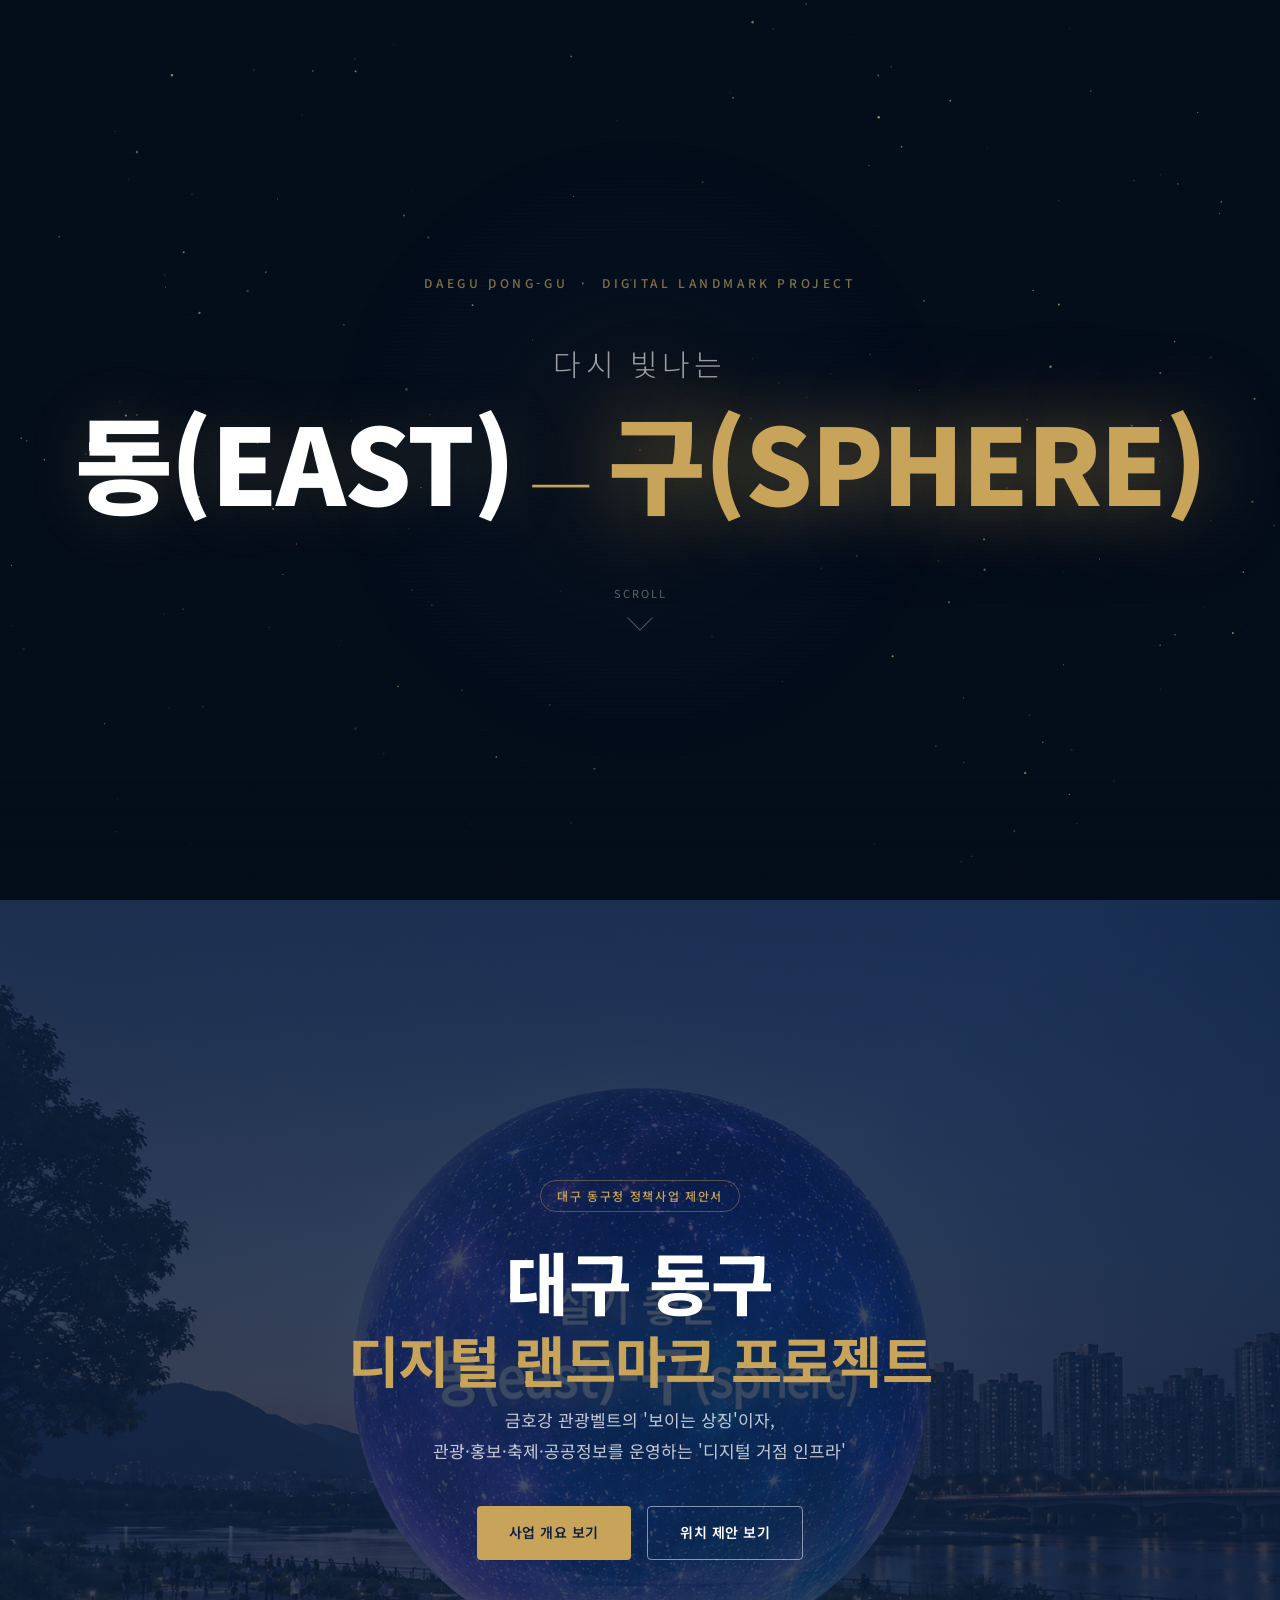
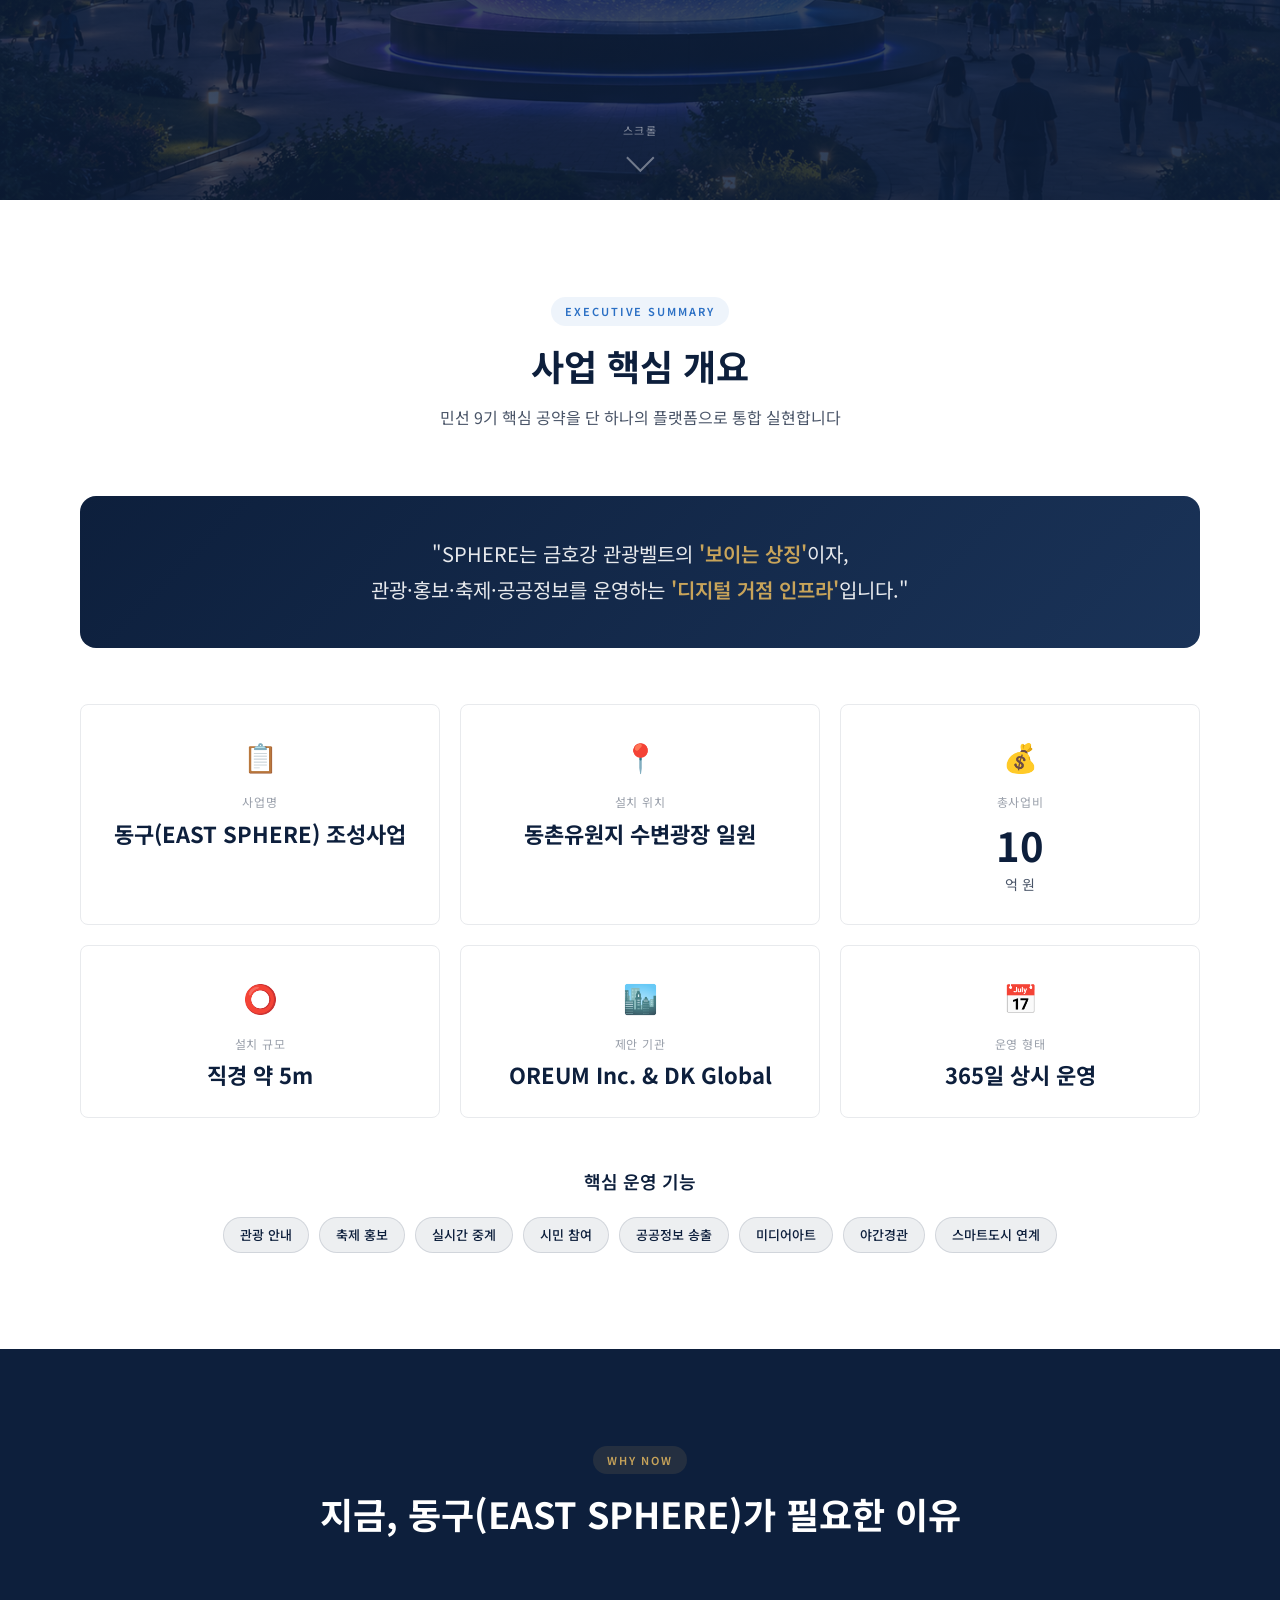
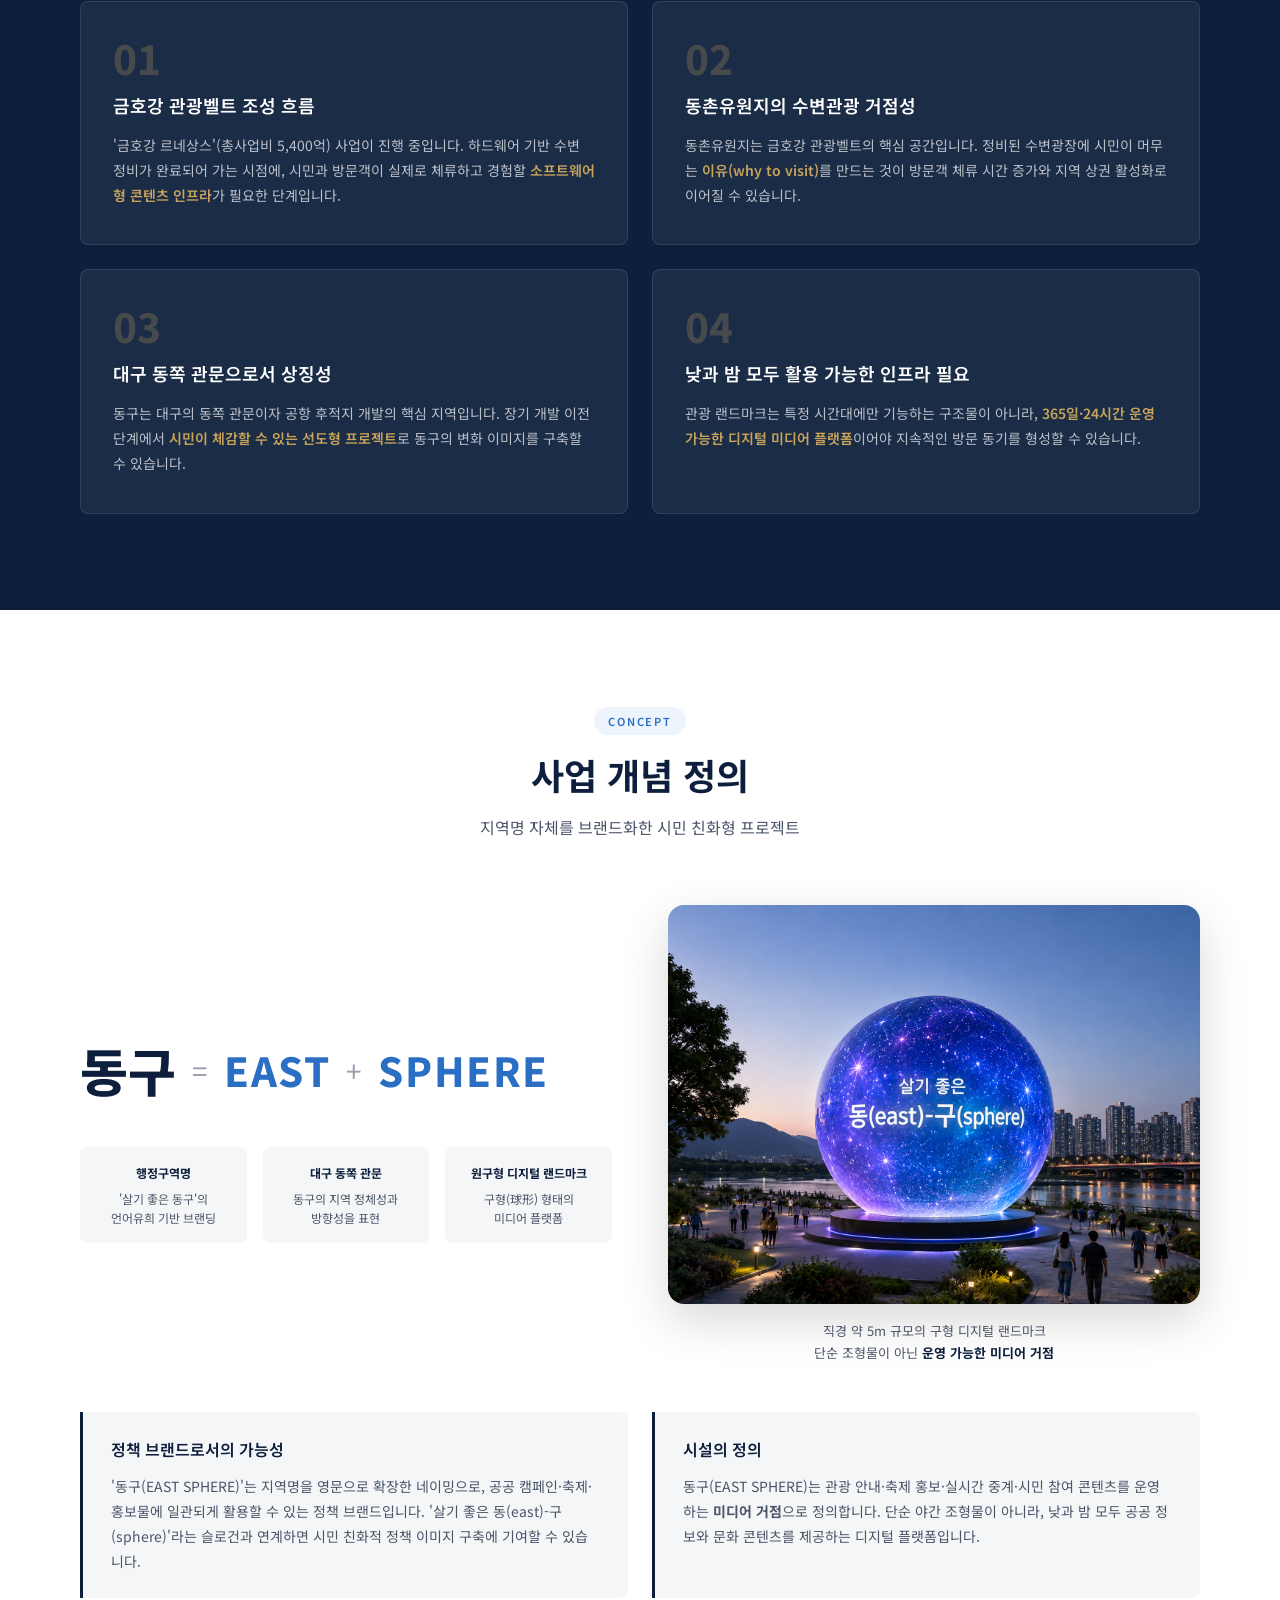
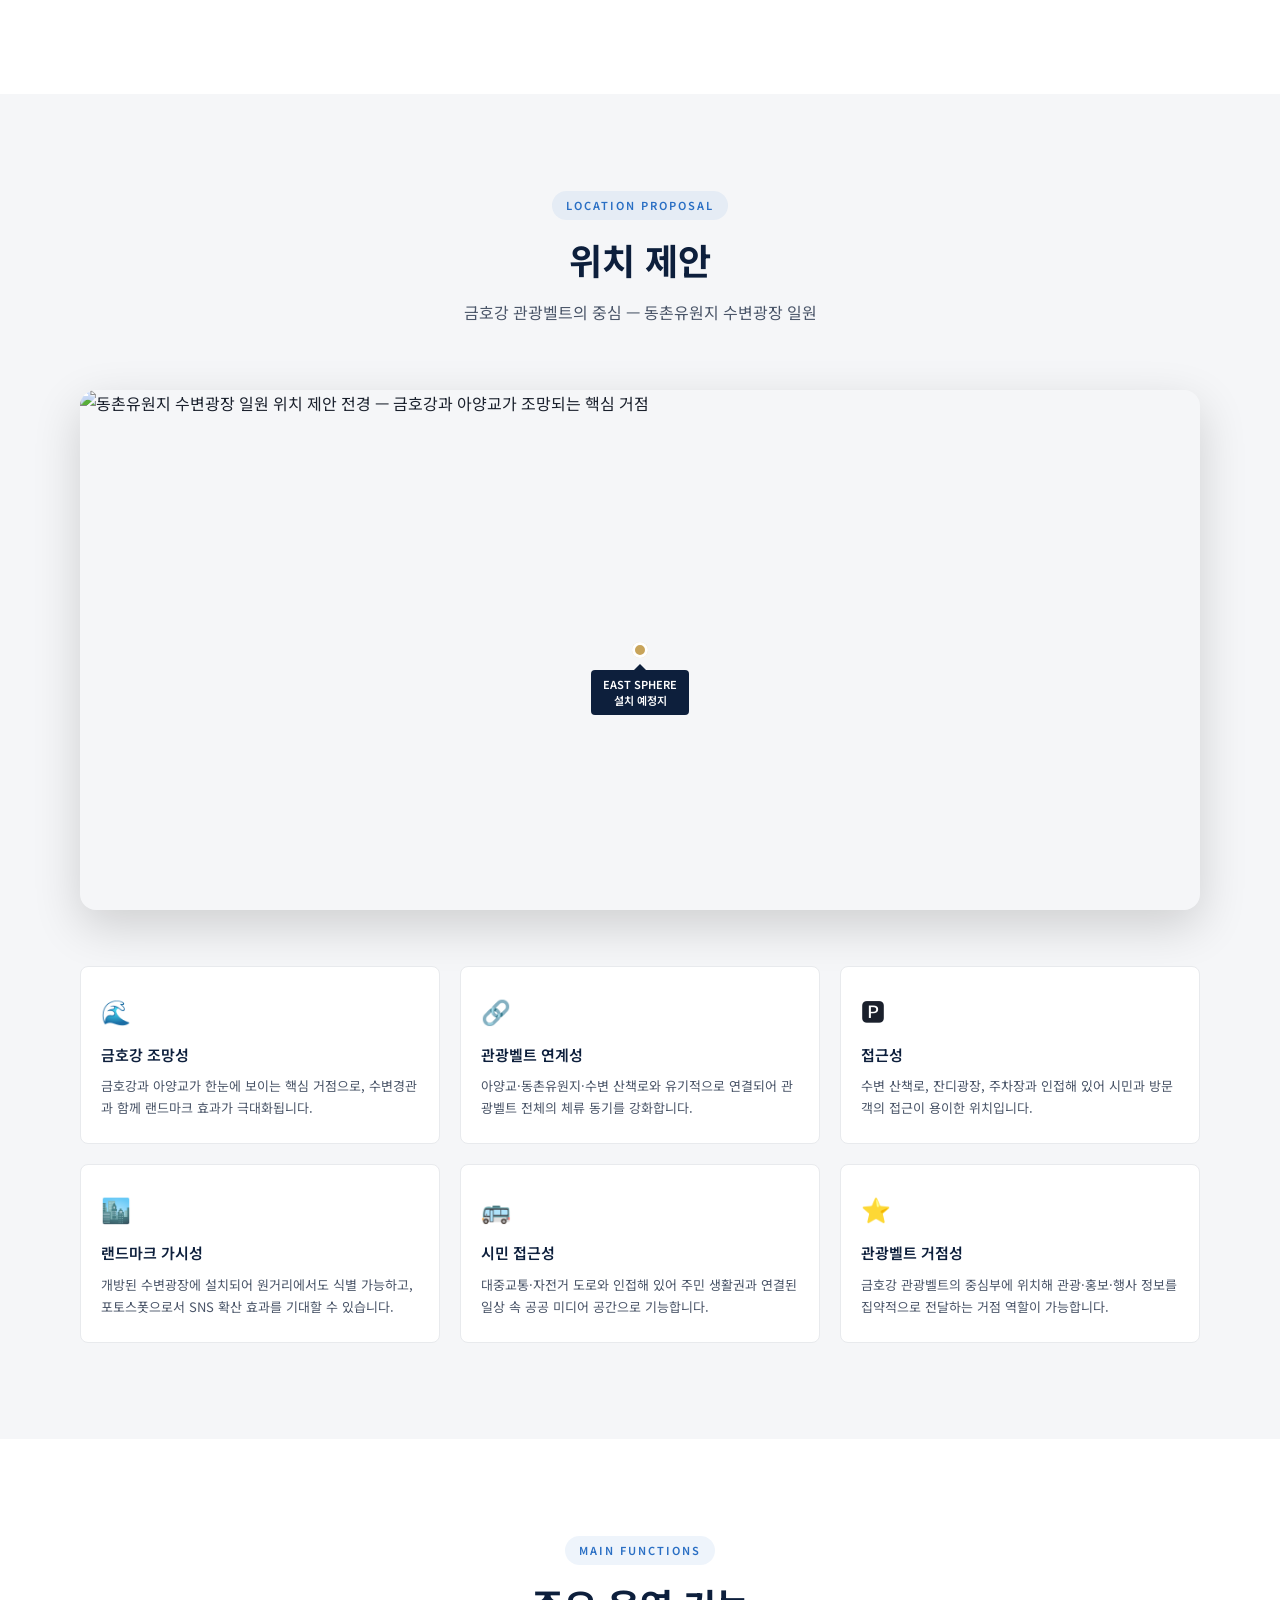
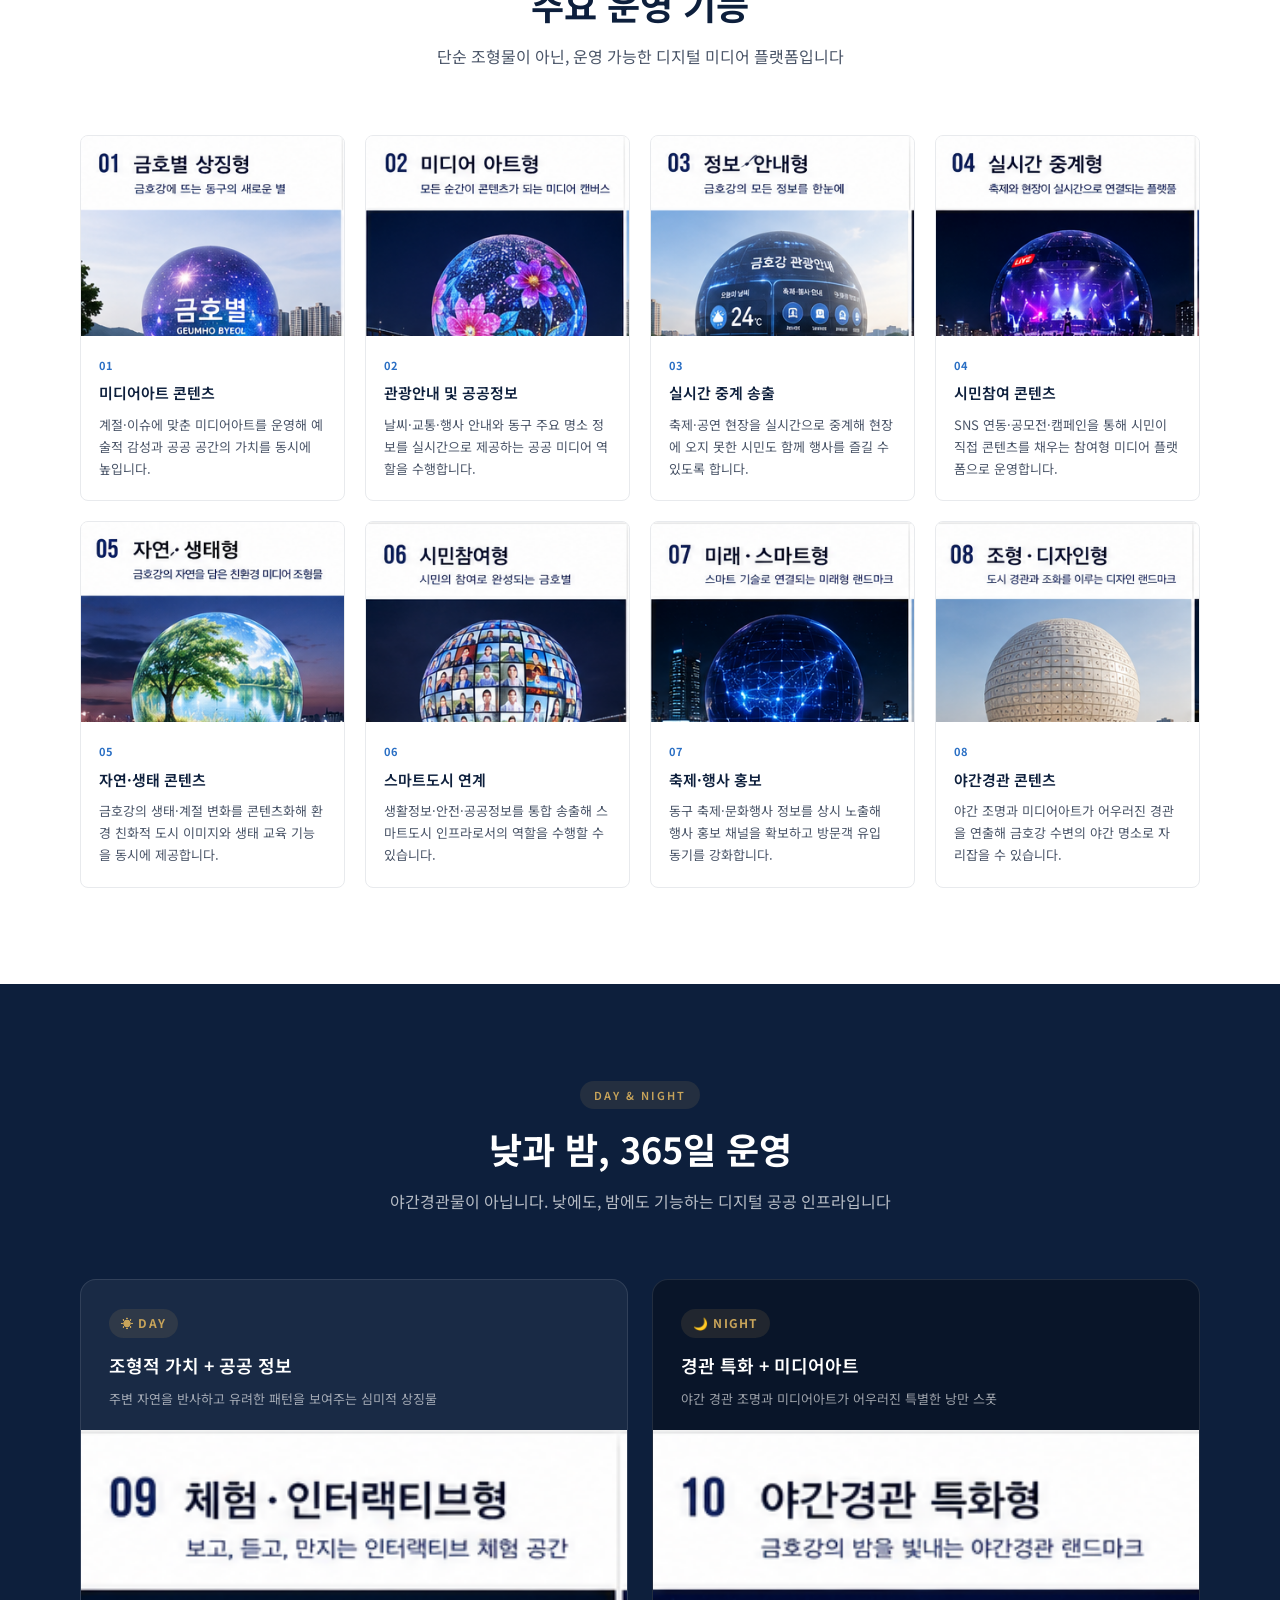
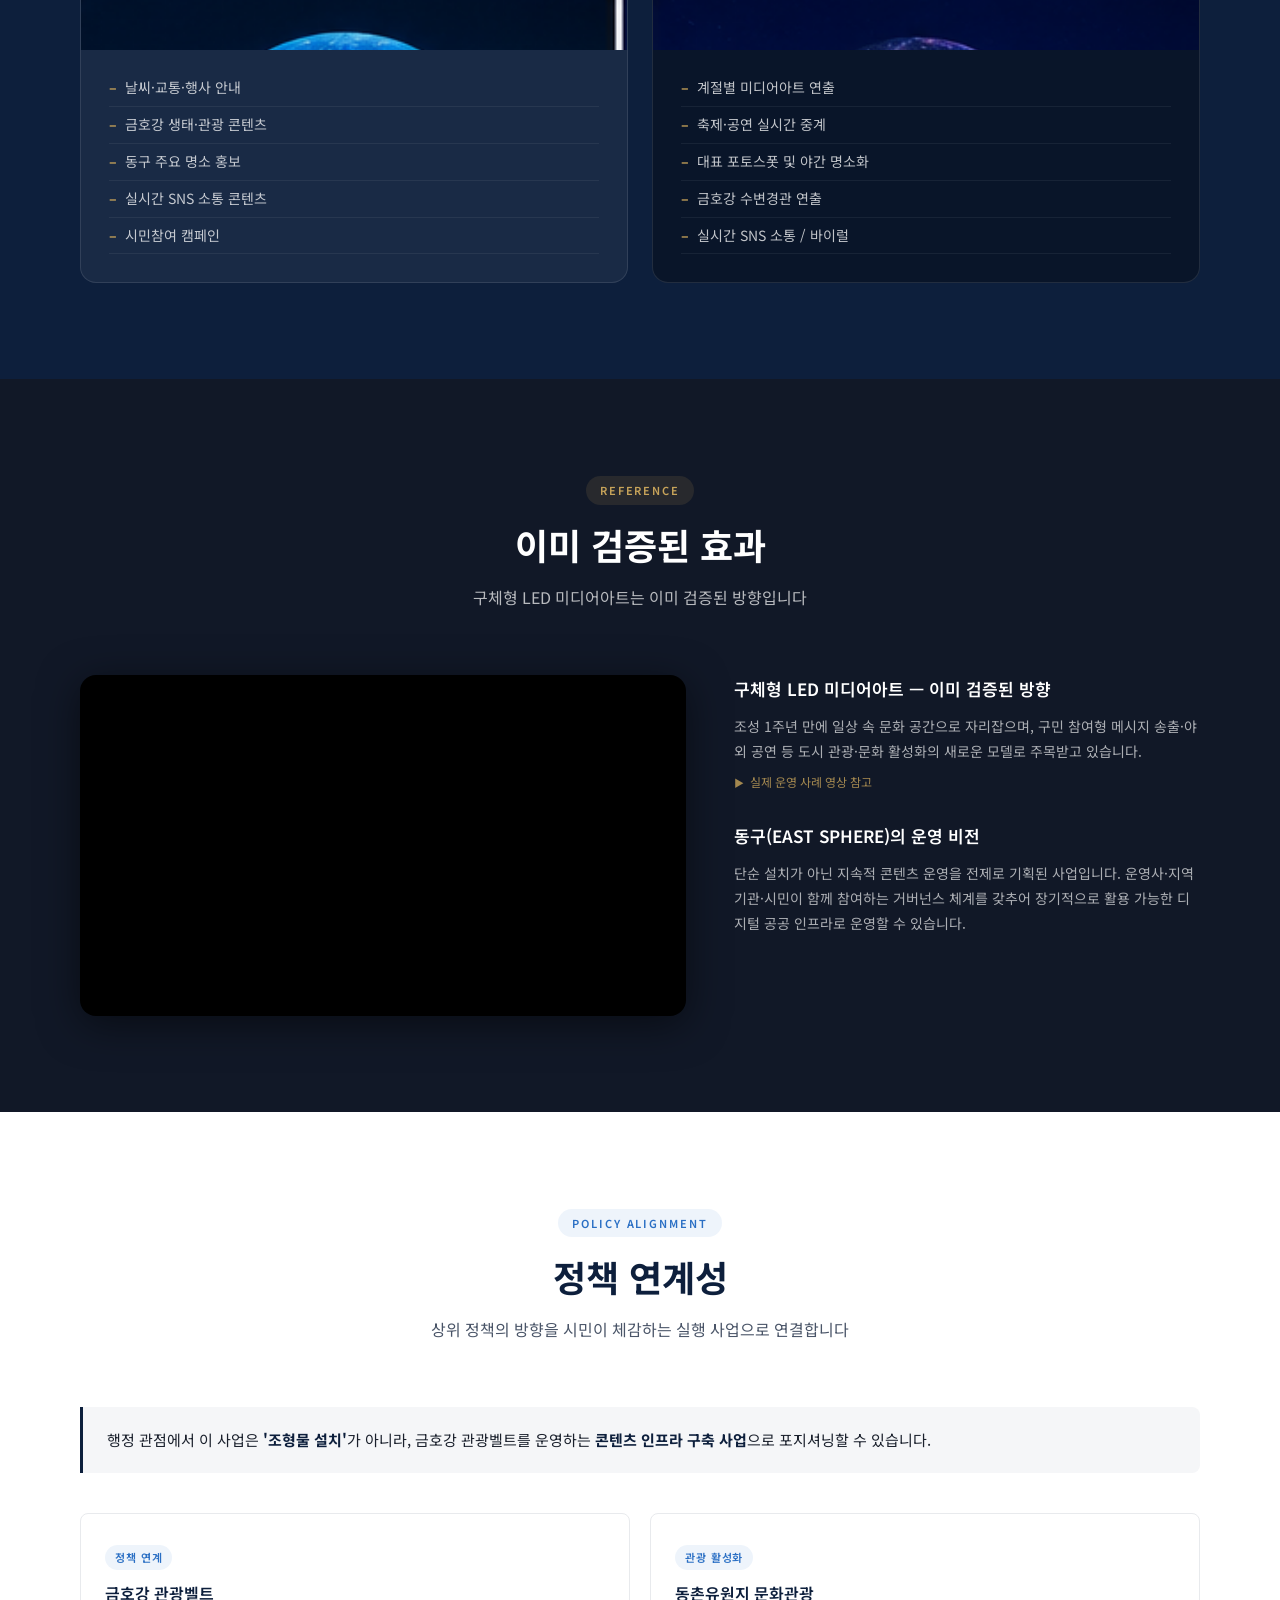
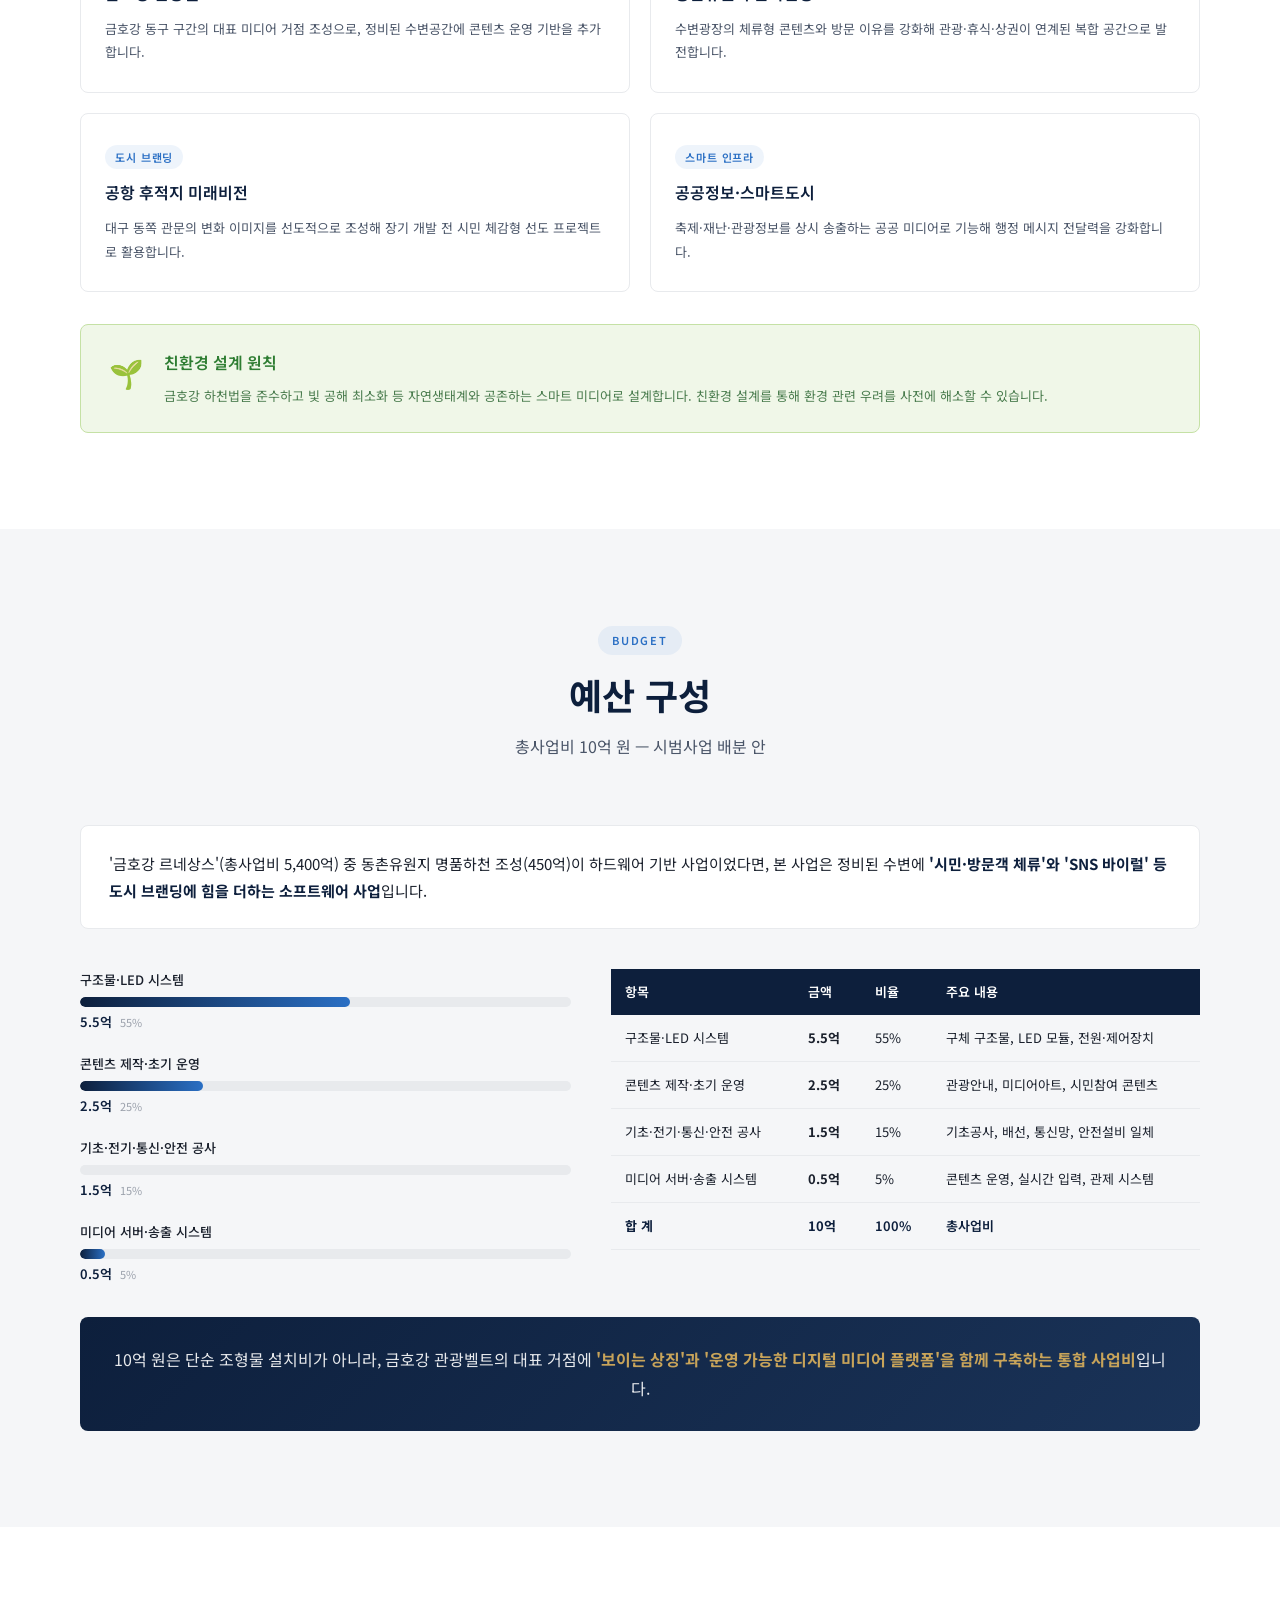
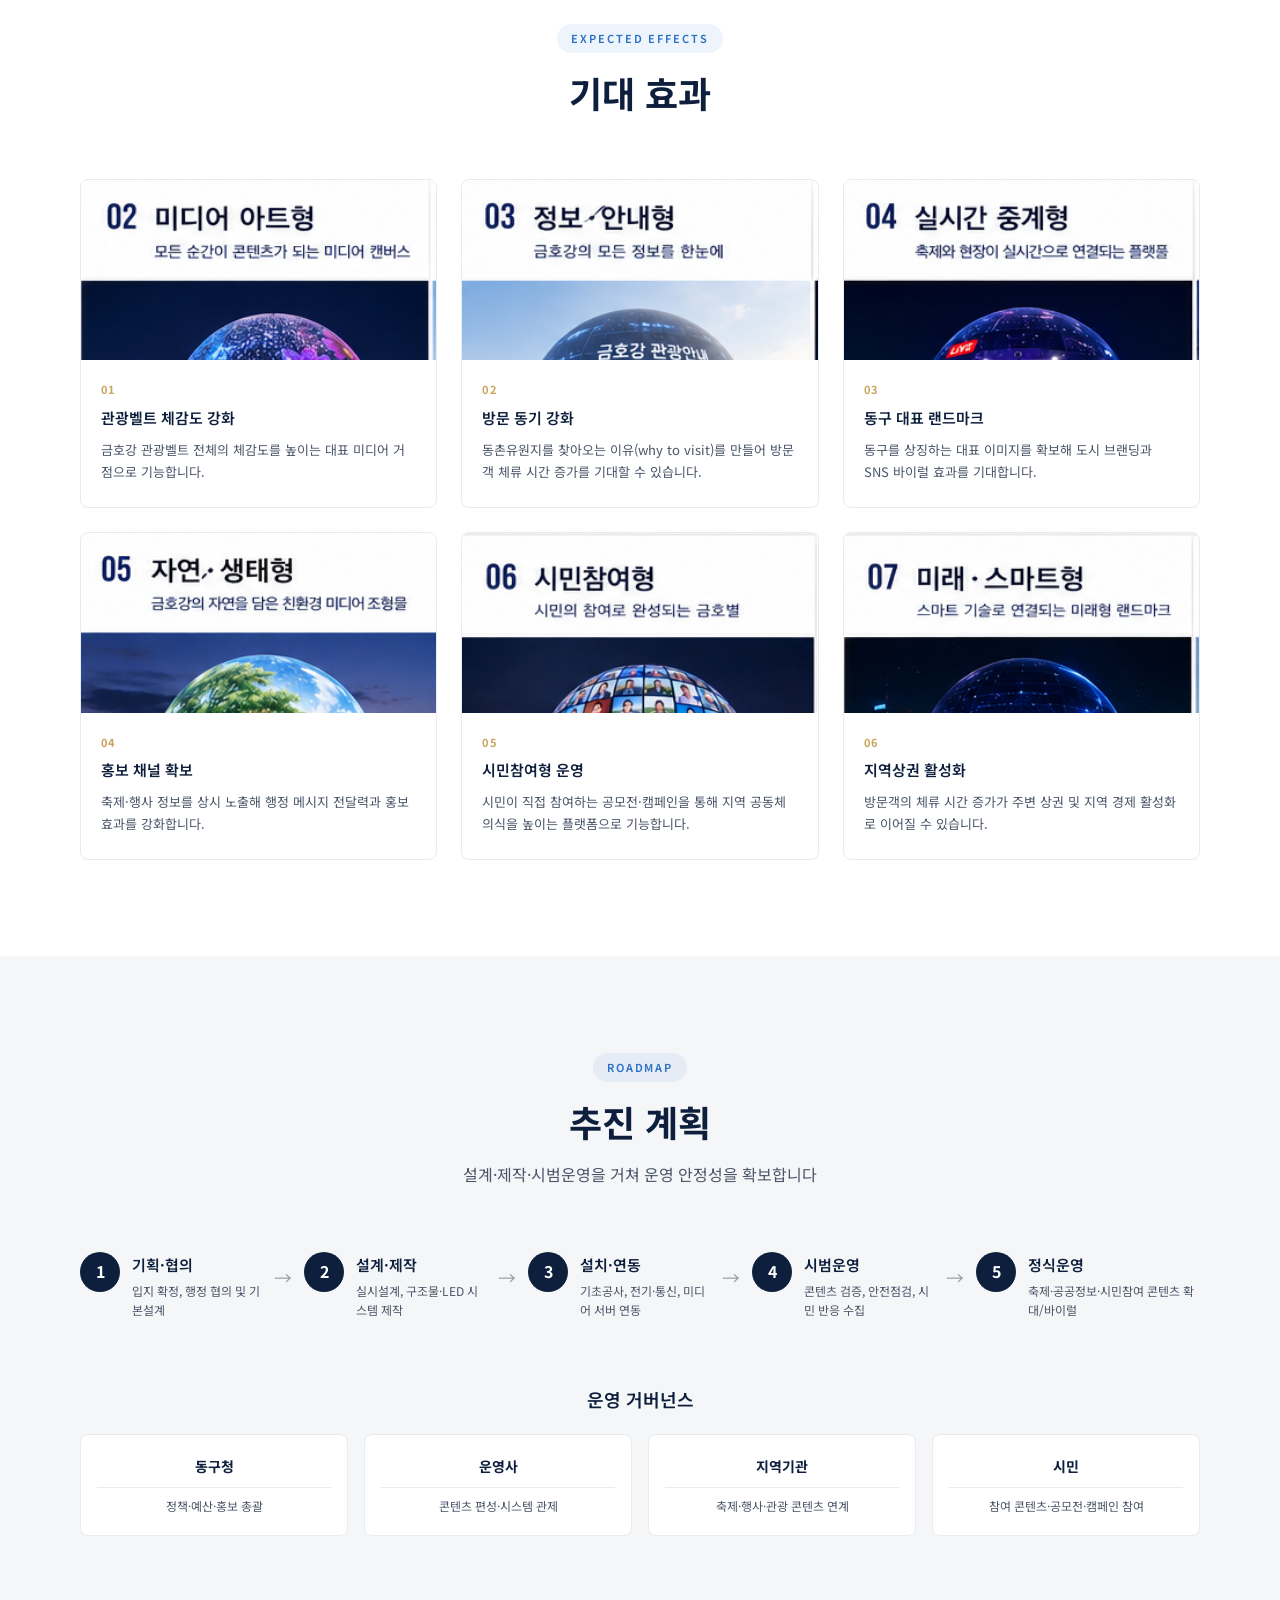
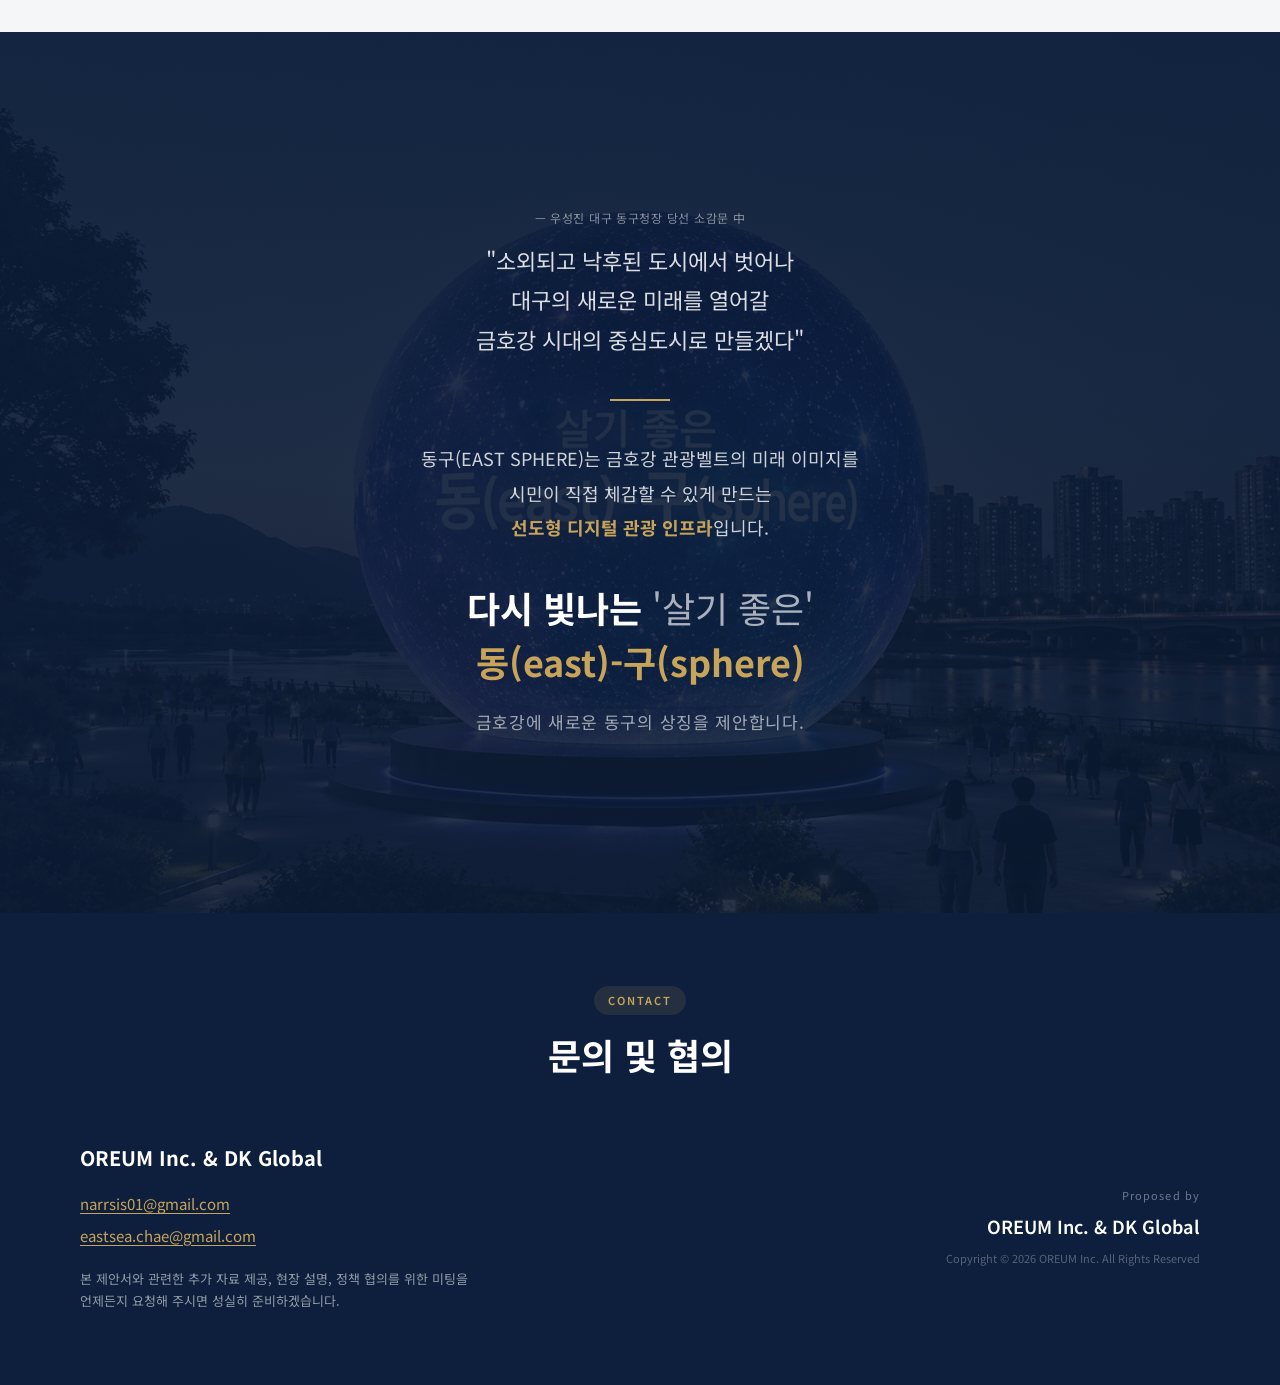
==== commit 4555ee7f: "Fix location section overlap + add YouTube embed for video section - location-img-wrap: explicit hei" ====
--- a/index.html
+++ b/index.html
@@ -512,37 +512,37 @@
     </div>
   </section>
 
-  <!-- VIDEO -->
+  <!-- VIDEO / REFERENCE -->
   <section class="section section-dark" id="video">
     <div class="container">
       <div class="section-header fade-up">
-        <p class="section-label light">Visual Reference</p>
-        <h2 class="section-title light">유사 사례 &amp; 운영 비전</h2>
+        <p class="section-label light">Reference</p>
+        <h2 class="section-title light">이미 검증된 효과</h2>
         <p class="section-desc light">구체형 LED 미디어아트는 이미 검증된 방향입니다</p>
       </div>
       <div class="video-layout fade-up">
         <div class="video-wrap">
-          <div class="video-placeholder">
-            <div class="video-overlay-label"><span>EAST SPHERE</span><span class="vl-sub">DONG-GU · 금호강 관광벨트</span></div>
-            <!--
-            <video autoplay muted loop playsinline controls preload="metadata" aria-label="동구(EAST SPHERE) 운영 참고 영상">
-              <source src="assets/videos/east-sphere.mp4" type="video/mp4">
-              <p>브라우저가 동영상을 지원하지 않습니다.</p>
-            </video>
-            -->
-            <div class="video-coming-soon">
-              <div class="vcs-icon" aria-hidden="true">▶</div>
-              <p>운영 참고 영상</p>
-              <p class="vcs-sub">동영상 파일이 추가되면 이 영역에 표시됩니다</p>
-            </div>
-            <div class="video-gemini-cover" aria-hidden="true">
-              <div class="navy-gradient-bar"><span>EAST SPHERE</span><span>금호강 관광벨트 디지털 랜드마크</span></div>
-            </div>
+          <div class="yt-embed-wrap">
+            <iframe
+              src="https://www.youtube.com/embed/aDHFTUMwyK0"
+              title="구체형 LED 미디어아트 운영 참고 영상 — 동구(EAST SPHERE) Reference"
+              frameborder="0"
+              allow="accelerometer; autoplay; clipboard-write; encrypted-media; gyroscope; picture-in-picture; web-share"
+              allowfullscreen
+              loading="lazy"
+            ></iframe>
           </div>
         </div>
         <div class="video-desc">
-          <div class="vd-item"><h3>이미 검증된 방향</h3><p>조성 1주년 만에 일상 속 문화 공간으로 자리잡은 구체형 LED 미디어아트 사례가 국내외에 존재합니다. 구민 참여형 메시지 송출·야외 공연 등 도시 관광·문화 활성화의 새로운 모델로 주목받고 있습니다.</p></div>
-          <div class="vd-item"><h3>동구(EAST SPHERE)의 운영 비전</h3><p>단순 설치가 아닌 지속적 콘텐츠 운영을 전제로 기획된 사업입니다. 운영사·지역기관·시민이 함께 참여하는 거버넌스 체계를 갖추어 장기적으로 활용 가능한 디지털 공공 인프라로 운영할 수 있습니다.</p></div>
+          <div class="vd-item">
+            <h3>구체형 LED 미디어아트 — 이미 검증된 방향</h3>
+            <p>조성 1주년 만에 일상 속 문화 공간으로 자리잡으며, 구민 참여형 메시지 송출·야외 공연 등 도시 관광·문화 활성화의 새로운 모델로 주목받고 있습니다.</p>
+            <span class="vd-source">실제 운영 사례 영상 참고</span>
+          </div>
+          <div class="vd-item">
+            <h3>동구(EAST SPHERE)의 운영 비전</h3>
+            <p>단순 설치가 아닌 지속적 콘텐츠 운영을 전제로 기획된 사업입니다. 운영사·지역기관·시민이 함께 참여하는 거버넌스 체계를 갖추어 장기적으로 활용 가능한 디지털 공공 인프라로 운영할 수 있습니다.</p>
+          </div>
         </div>
       </div>
     </div>
--- a/css/style.css
+++ b/css/style.css
@@ -448,19 +448,21 @@
 .concept-point p { font-size: 14px; color: var(--text-sub); line-height: 1.8; }
 
 /* ── LOCATION ── */
-.location-main { margin-bottom: 48px; }
+.location-main { margin-bottom: 56px; }
 .location-img-wrap {
   position: relative;
   border-radius: var(--radius-lg);
   overflow: hidden;
   box-shadow: var(--shadow-lg);
-  max-height: 520px;
+  height: 520px;
+  display: block;
 }
 .location-img-wrap img {
   width: 100%;
-  height: 520px;
+  height: 100%;
   object-fit: cover;
-  object-position: center;
+  object-position: center top;
+  display: block;
 }
 .location-pin {
   position: absolute;
@@ -613,7 +615,7 @@
 }
 .dn-list li::before { content: '–'; color: var(--gold); font-weight: 700; flex-shrink: 0; }
 
-/* ── VIDEO ── */
+/* ── VIDEO / REFERENCE ── */
 .video-layout {
   display: grid;
   grid-template-columns: 1.3fr 1fr;
@@ -621,80 +623,38 @@
   align-items: start;
 }
 .video-wrap { }
-.video-placeholder {
+
+/* YouTube 반응형 래퍼 */
+.yt-embed-wrap {
   position: relative;
+  padding-bottom: 56.25%;
+  height: 0;
+  overflow: hidden;
   border-radius: var(--radius-lg);
-  overflow: hidden;
-  background: #0a0e1a;
-  aspect-ratio: 16 / 9;
-}
-.video-placeholder video {
+  background: #000;
+  box-shadow: 0 8px 40px rgba(0,0,0,.5);
+}
+.yt-embed-wrap iframe {
+  position: absolute;
+  top: 0; left: 0;
   width: 100%;
   height: 100%;
-  object-fit: cover;
-}
-.video-overlay-label {
-  position: absolute;
-  top: 16px;
-  left: 16px;
-  z-index: 3;
-  background: rgba(13,31,60,.85);
-  border: 1px solid rgba(200,164,90,.3);
-  border-radius: 4px;
-  padding: 8px 14px;
-  color: var(--white);
-  font-size: 13px;
-  font-weight: 700;
-  letter-spacing: .08em;
-  display: flex;
-  flex-direction: column;
-  gap: 2px;
-}
-.vl-sub { font-size: 10px; font-weight: 400; color: var(--gold); letter-spacing: .06em; }
-.video-coming-soon {
-  position: absolute;
-  inset: 0;
-  display: flex;
-  flex-direction: column;
-  align-items: center;
-  justify-content: center;
-  gap: 12px;
-  color: rgba(255,255,255,.5);
-}
-.vcs-icon {
-  width: 60px;
-  height: 60px;
-  border: 2px solid rgba(255,255,255,.2);
-  border-radius: 50%;
-  display: flex;
-  align-items: center;
-  justify-content: center;
-  font-size: 20px;
-  color: rgba(255,255,255,.4);
-}
-.video-coming-soon p { font-size: 14px; }
-.vcs-sub { font-size: 12px; color: rgba(255,255,255,.3); }
-.video-gemini-cover {
-  position: absolute;
-  bottom: 0;
-  left: 0;
-  right: 0;
-  z-index: 4;
-}
-.navy-gradient-bar {
-  background: linear-gradient(to top, var(--navy) 0%, transparent 100%);
-  padding: 32px 16px 12px;
-  display: flex;
-  justify-content: space-between;
-  align-items: flex-end;
-  font-size: 11px;
-  font-weight: 600;
-  letter-spacing: .08em;
-  color: rgba(255,255,255,.7);
-}
+  border: none;
+}
+
 .video-desc { display: flex; flex-direction: column; gap: 28px; }
 .vd-item h3 { font-size: 17px; font-weight: 600; color: var(--white); margin-bottom: 10px; }
 .vd-item p { font-size: 14px; color: rgba(255,255,255,.65); line-height: 1.8; }
+.vd-source {
+  display: inline-flex;
+  align-items: center;
+  gap: 6px;
+  font-size: 12px;
+  color: var(--gold);
+  margin-top: 8px;
+  opacity: .8;
+}
+.vd-source::before { content: '▶'; font-size: 10px; }
 
 /* ── POLICY ── */
 .policy-note {
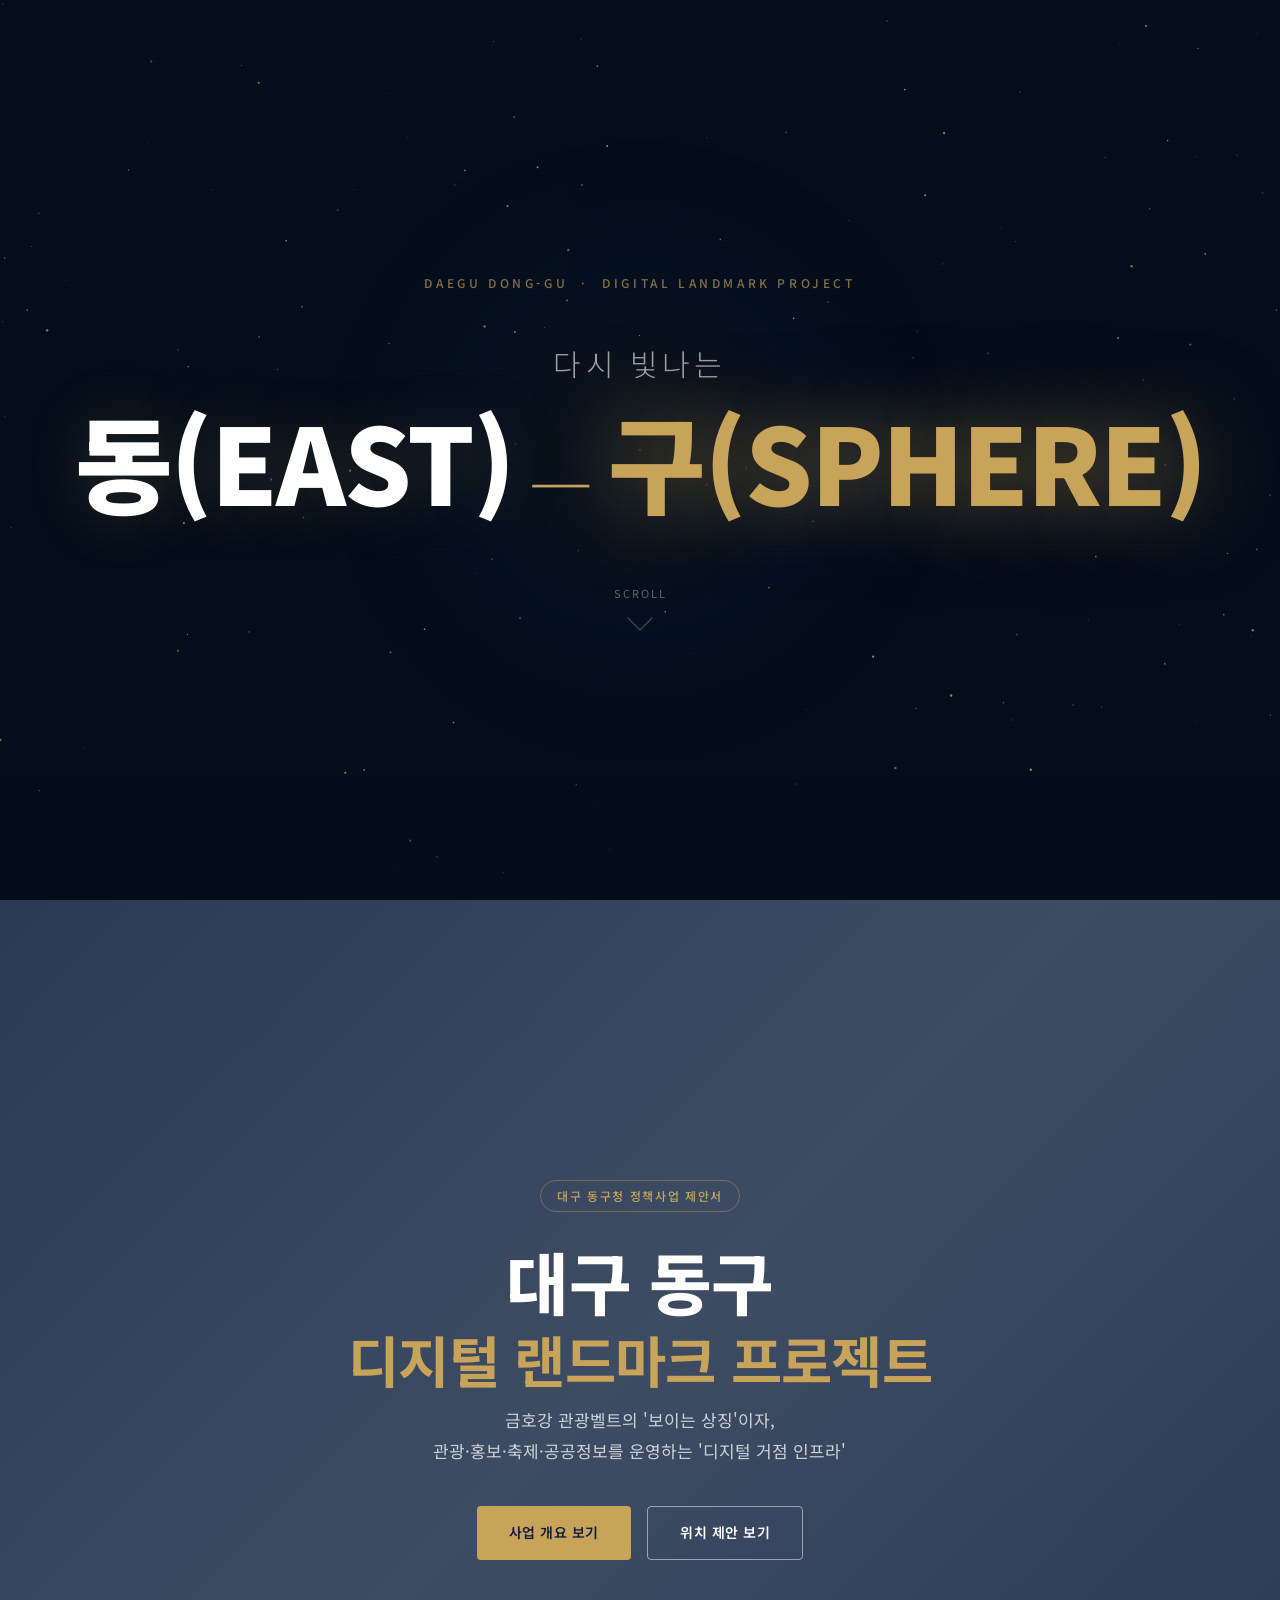
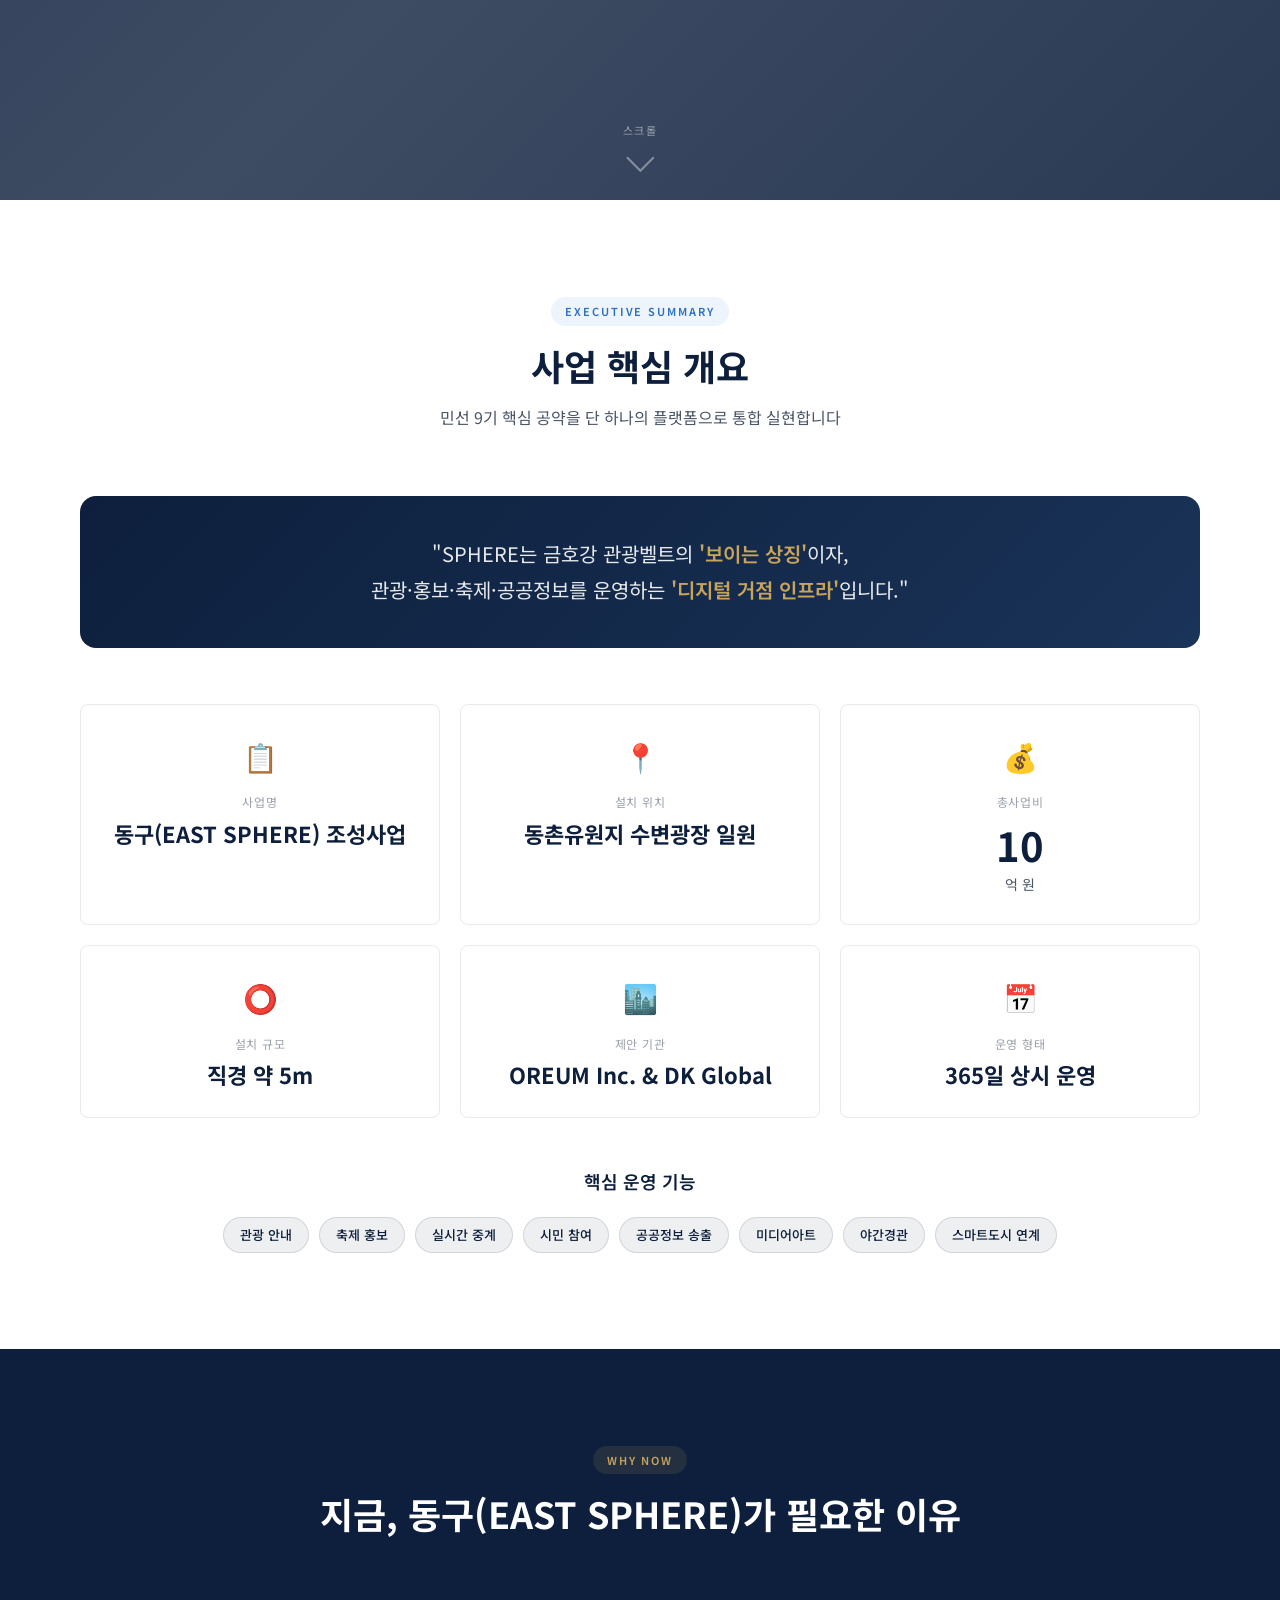
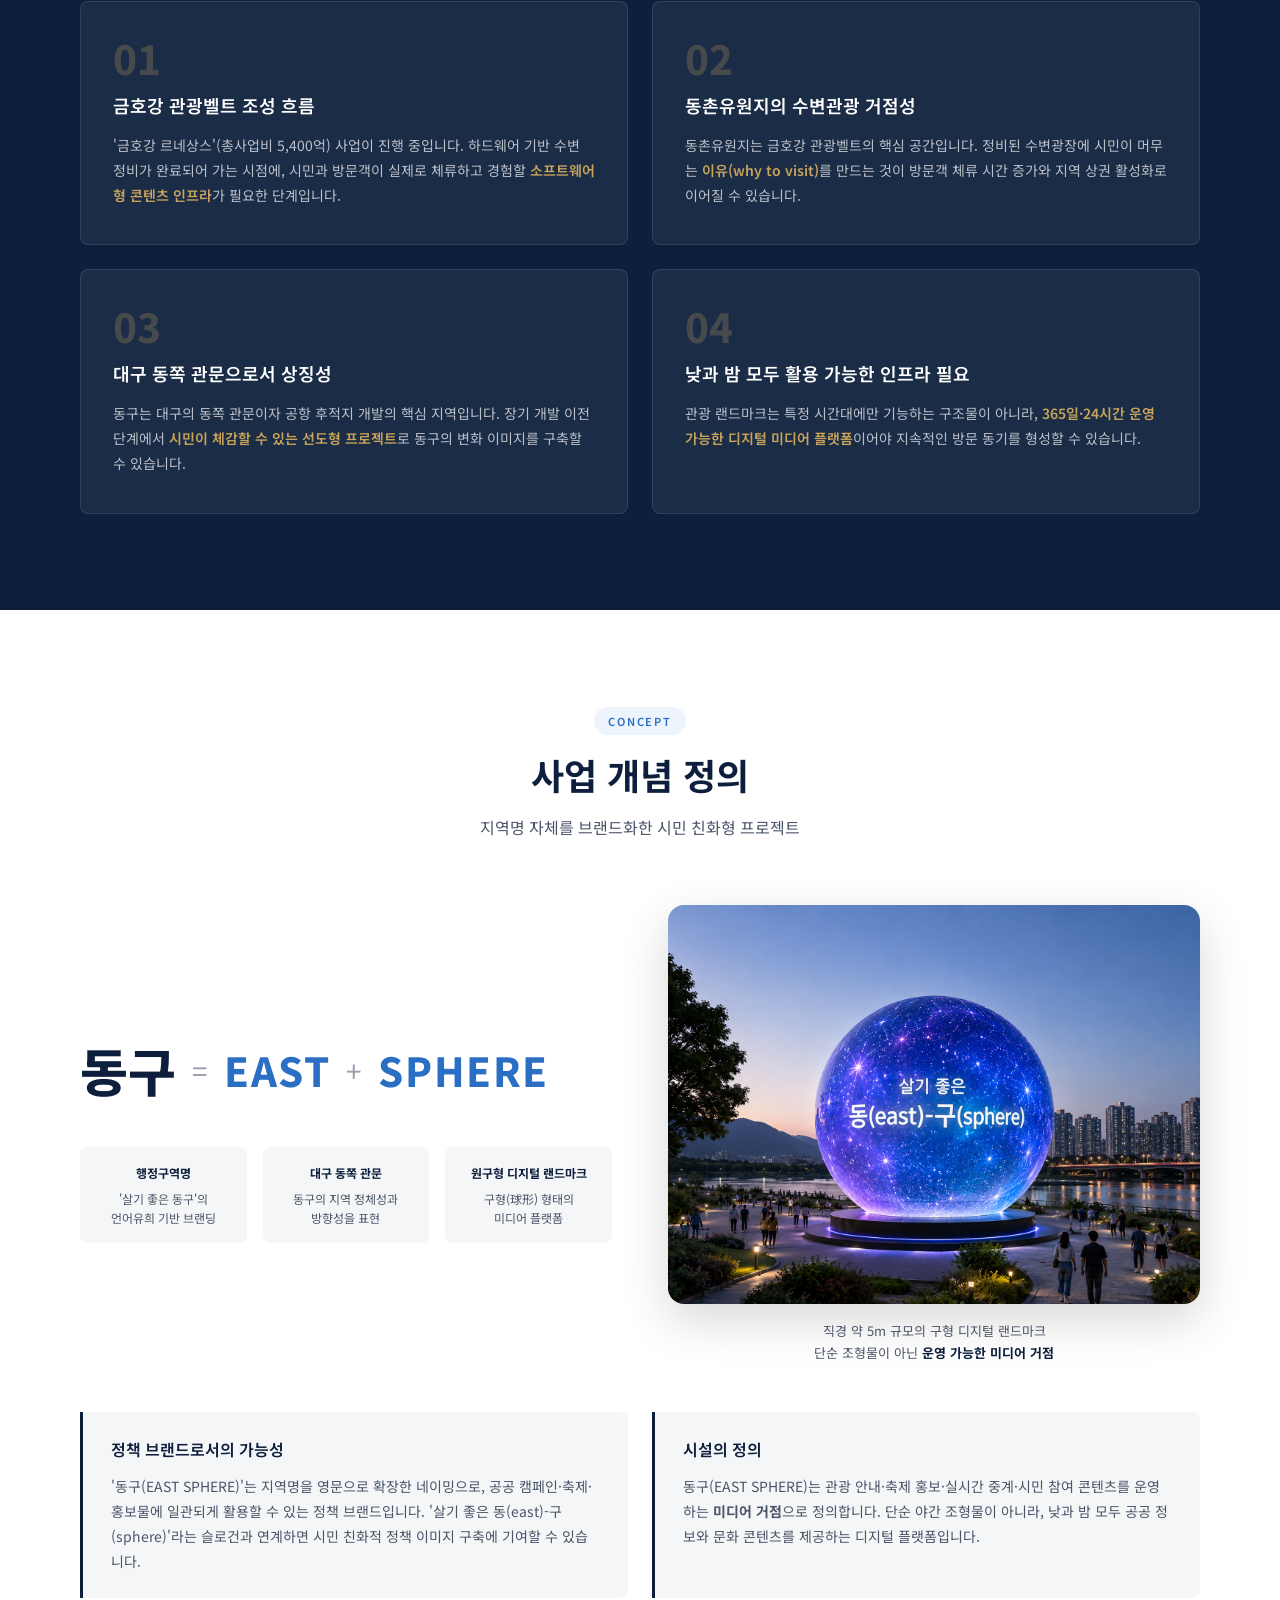
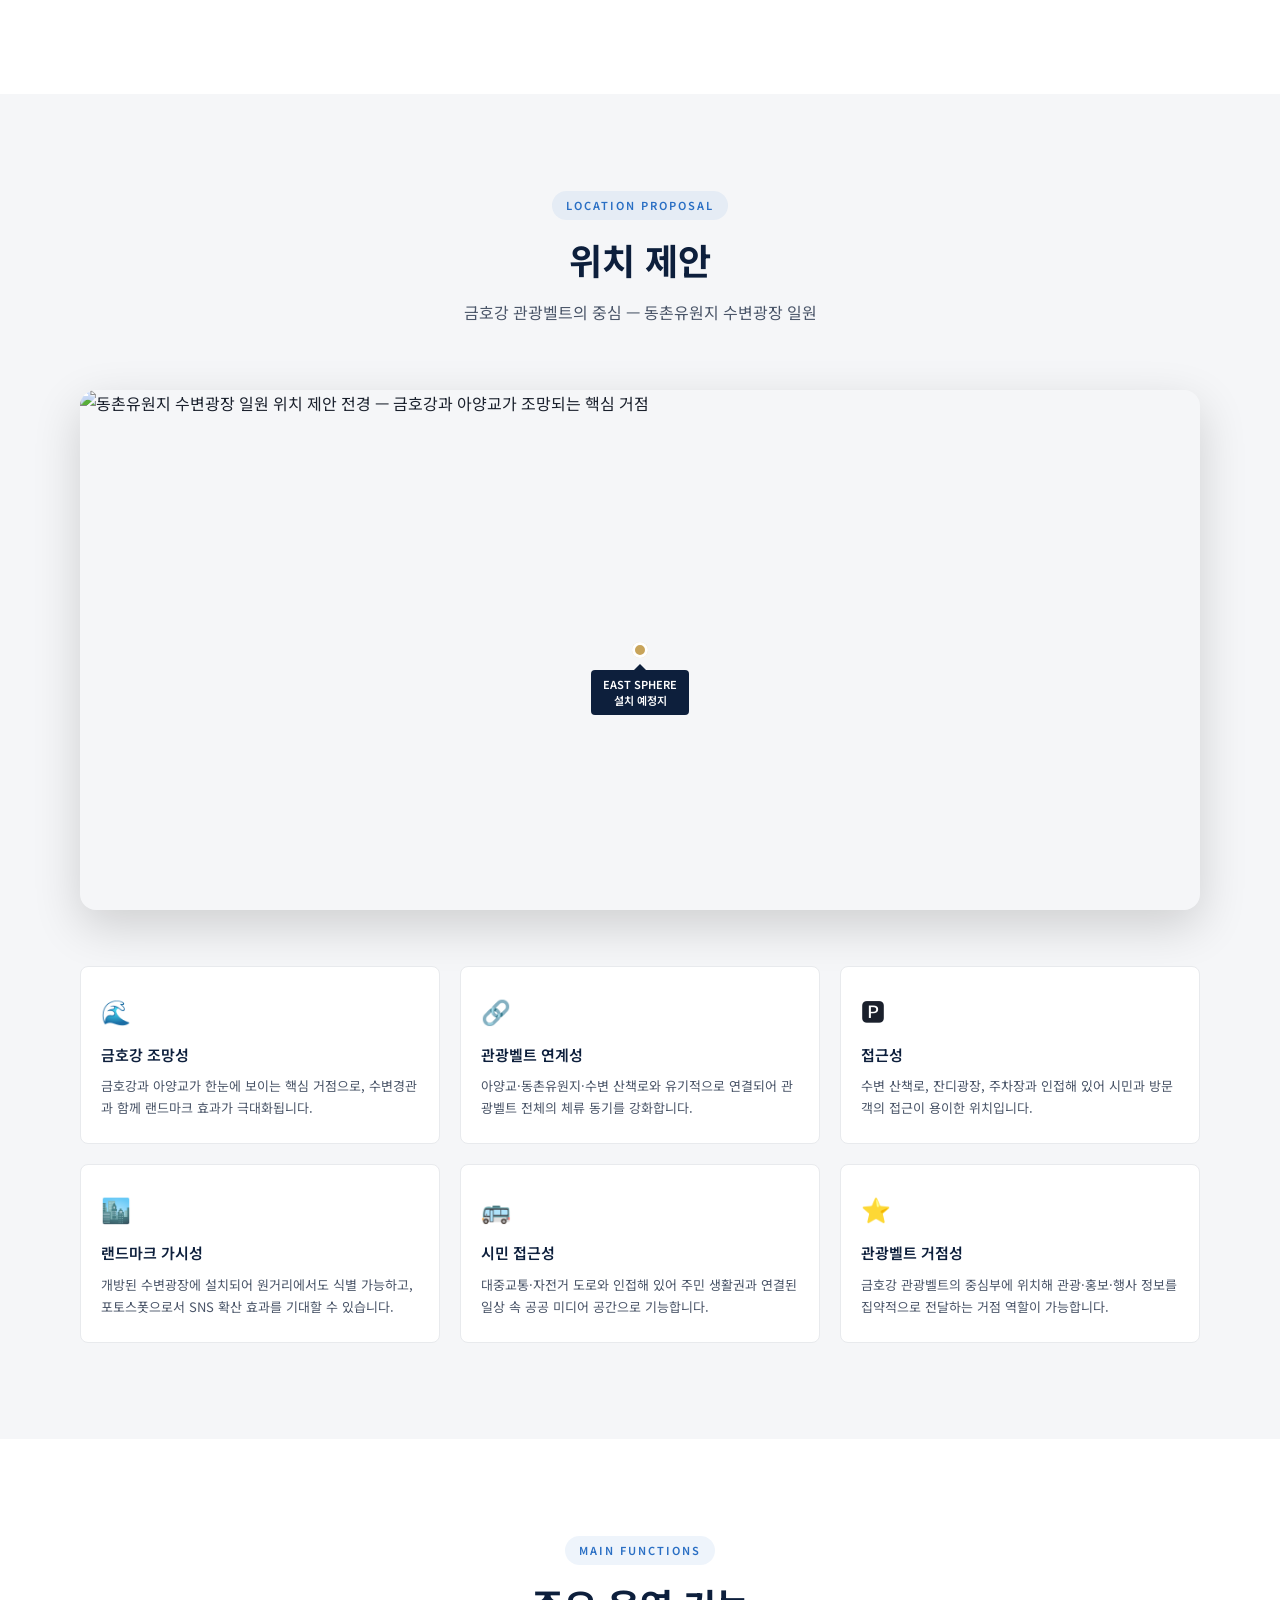
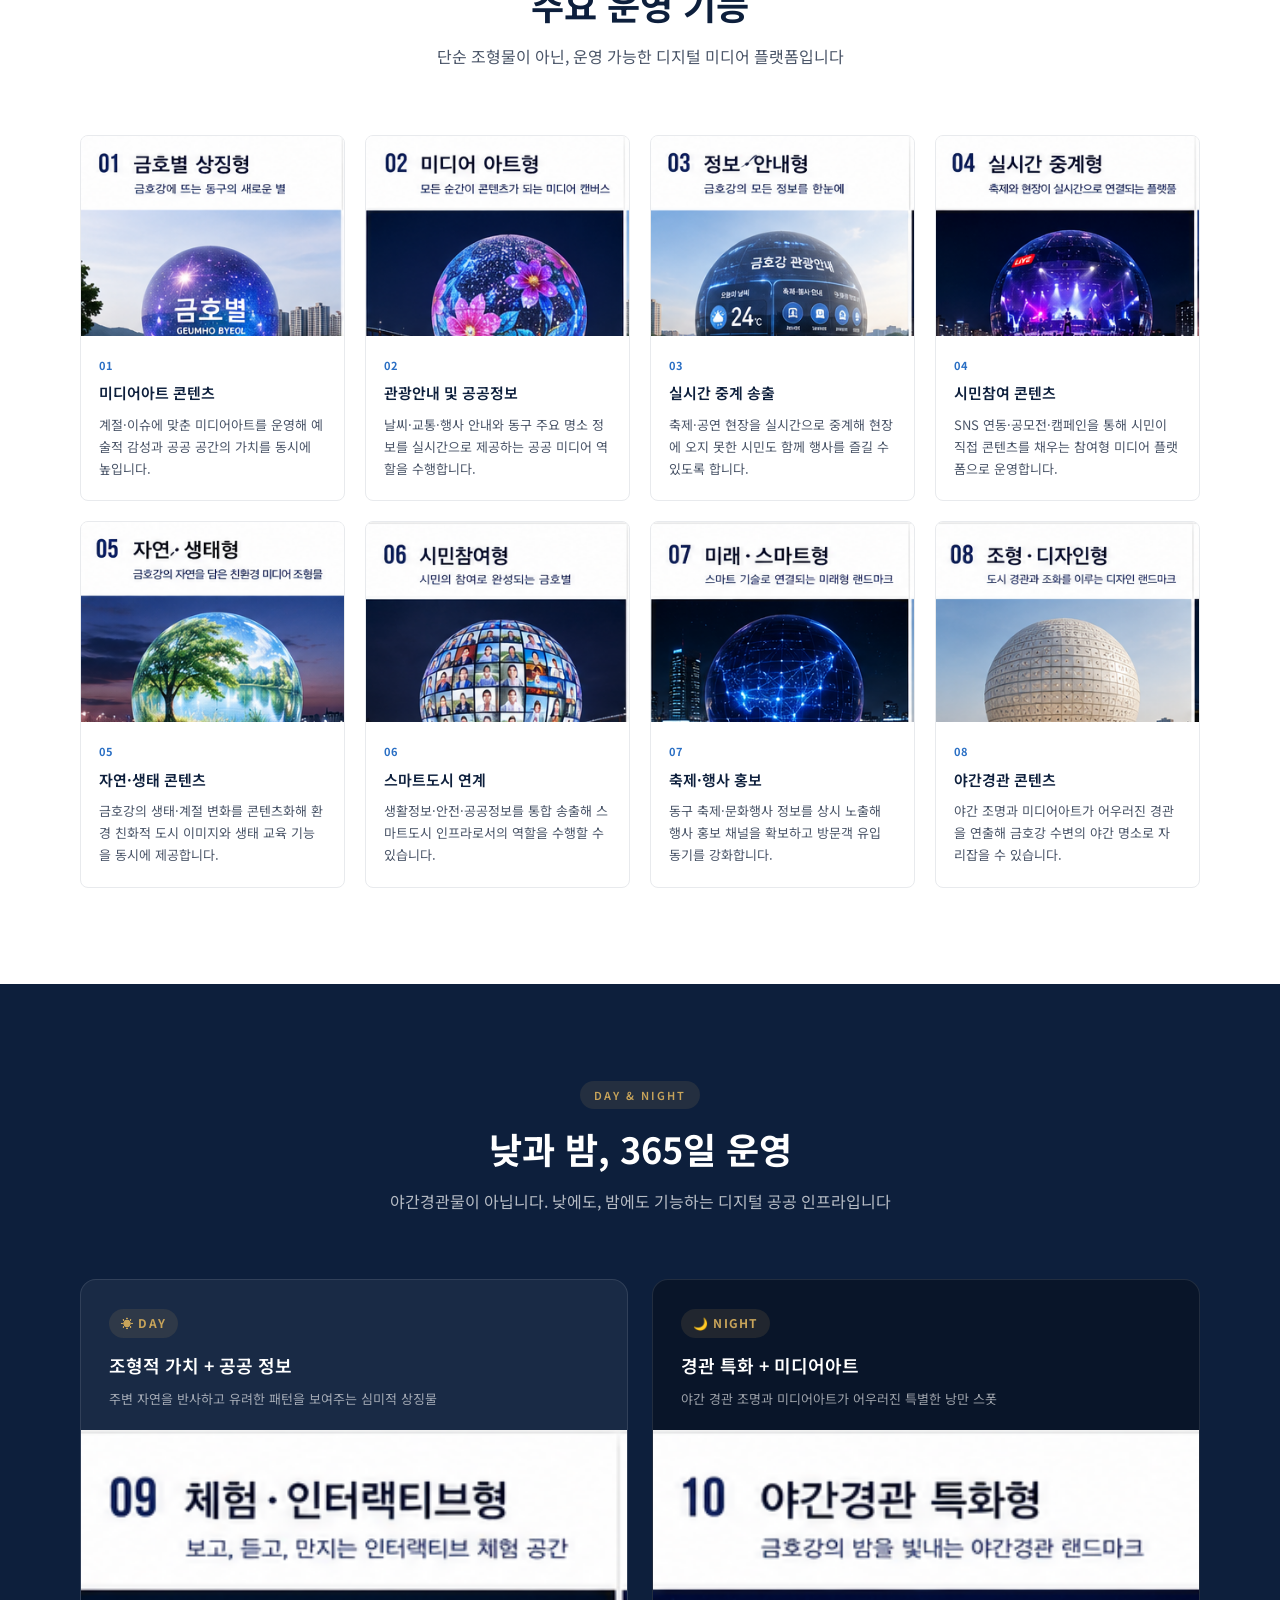
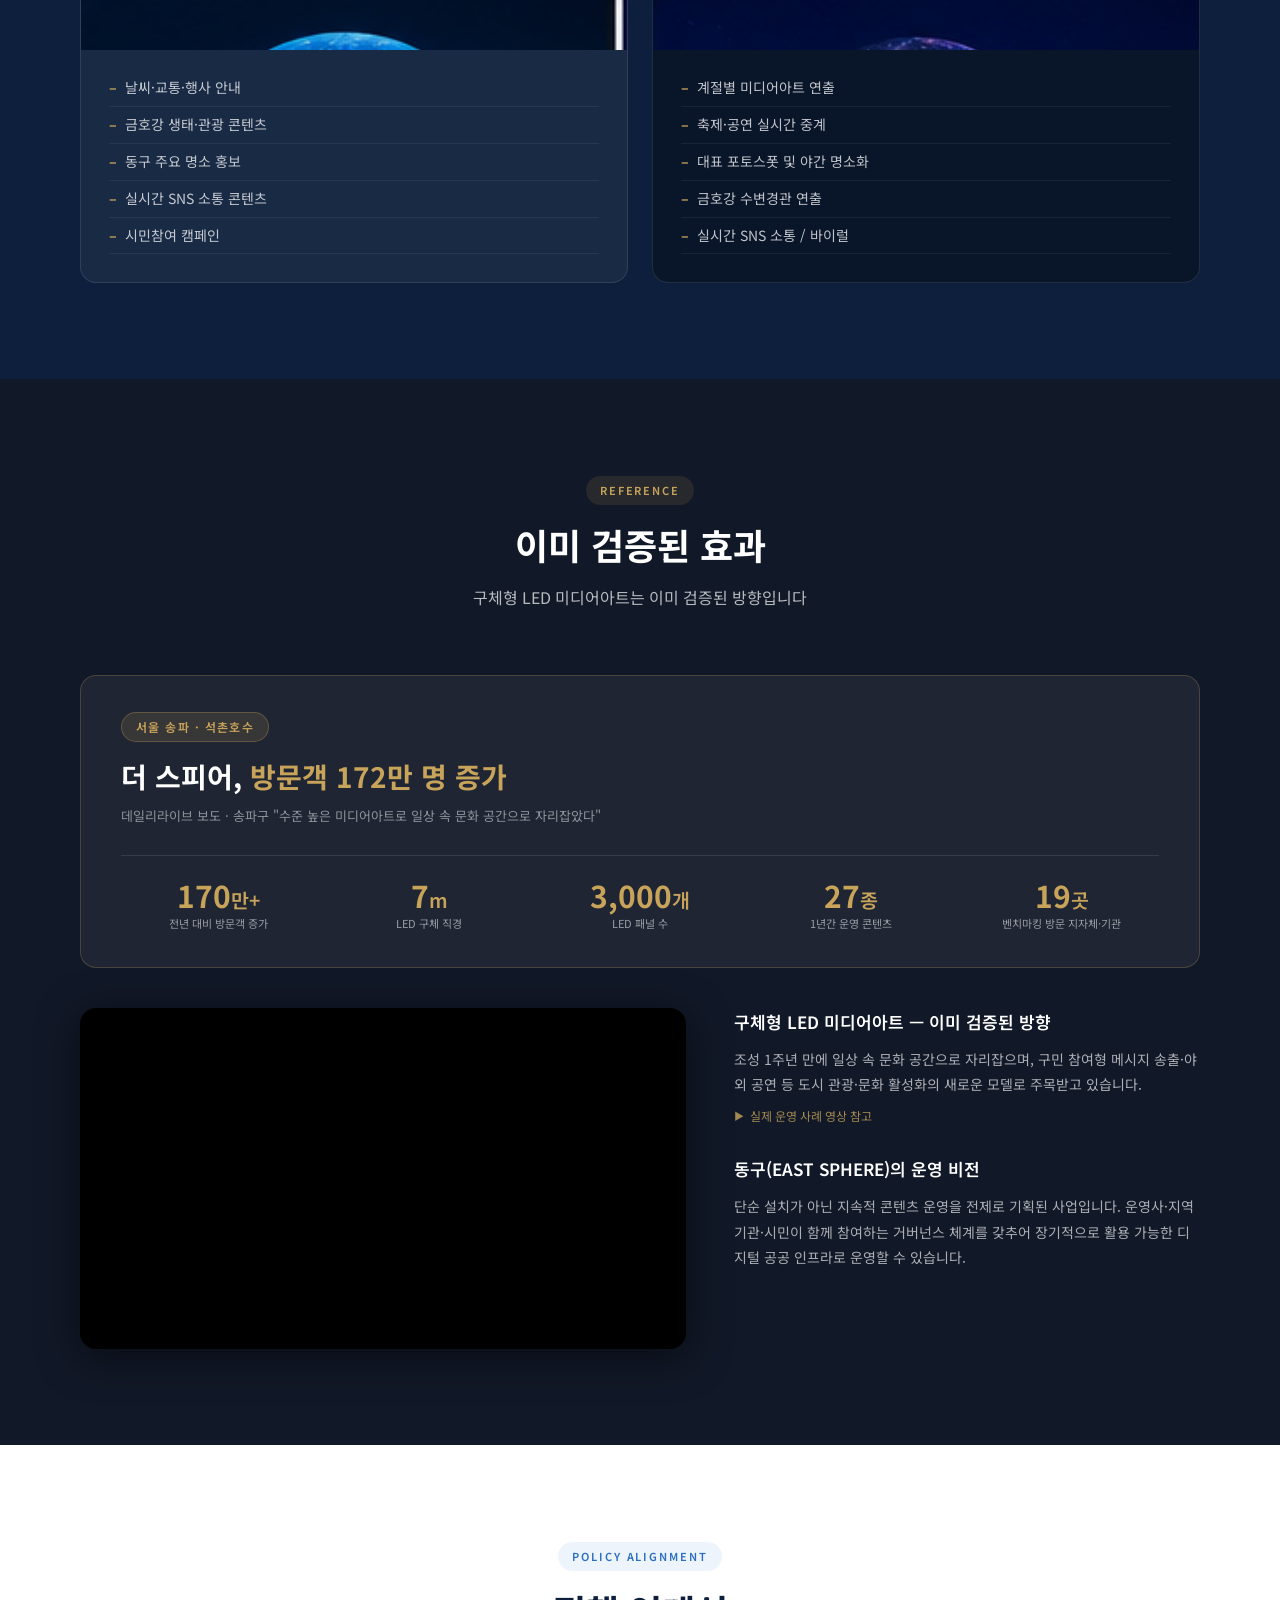
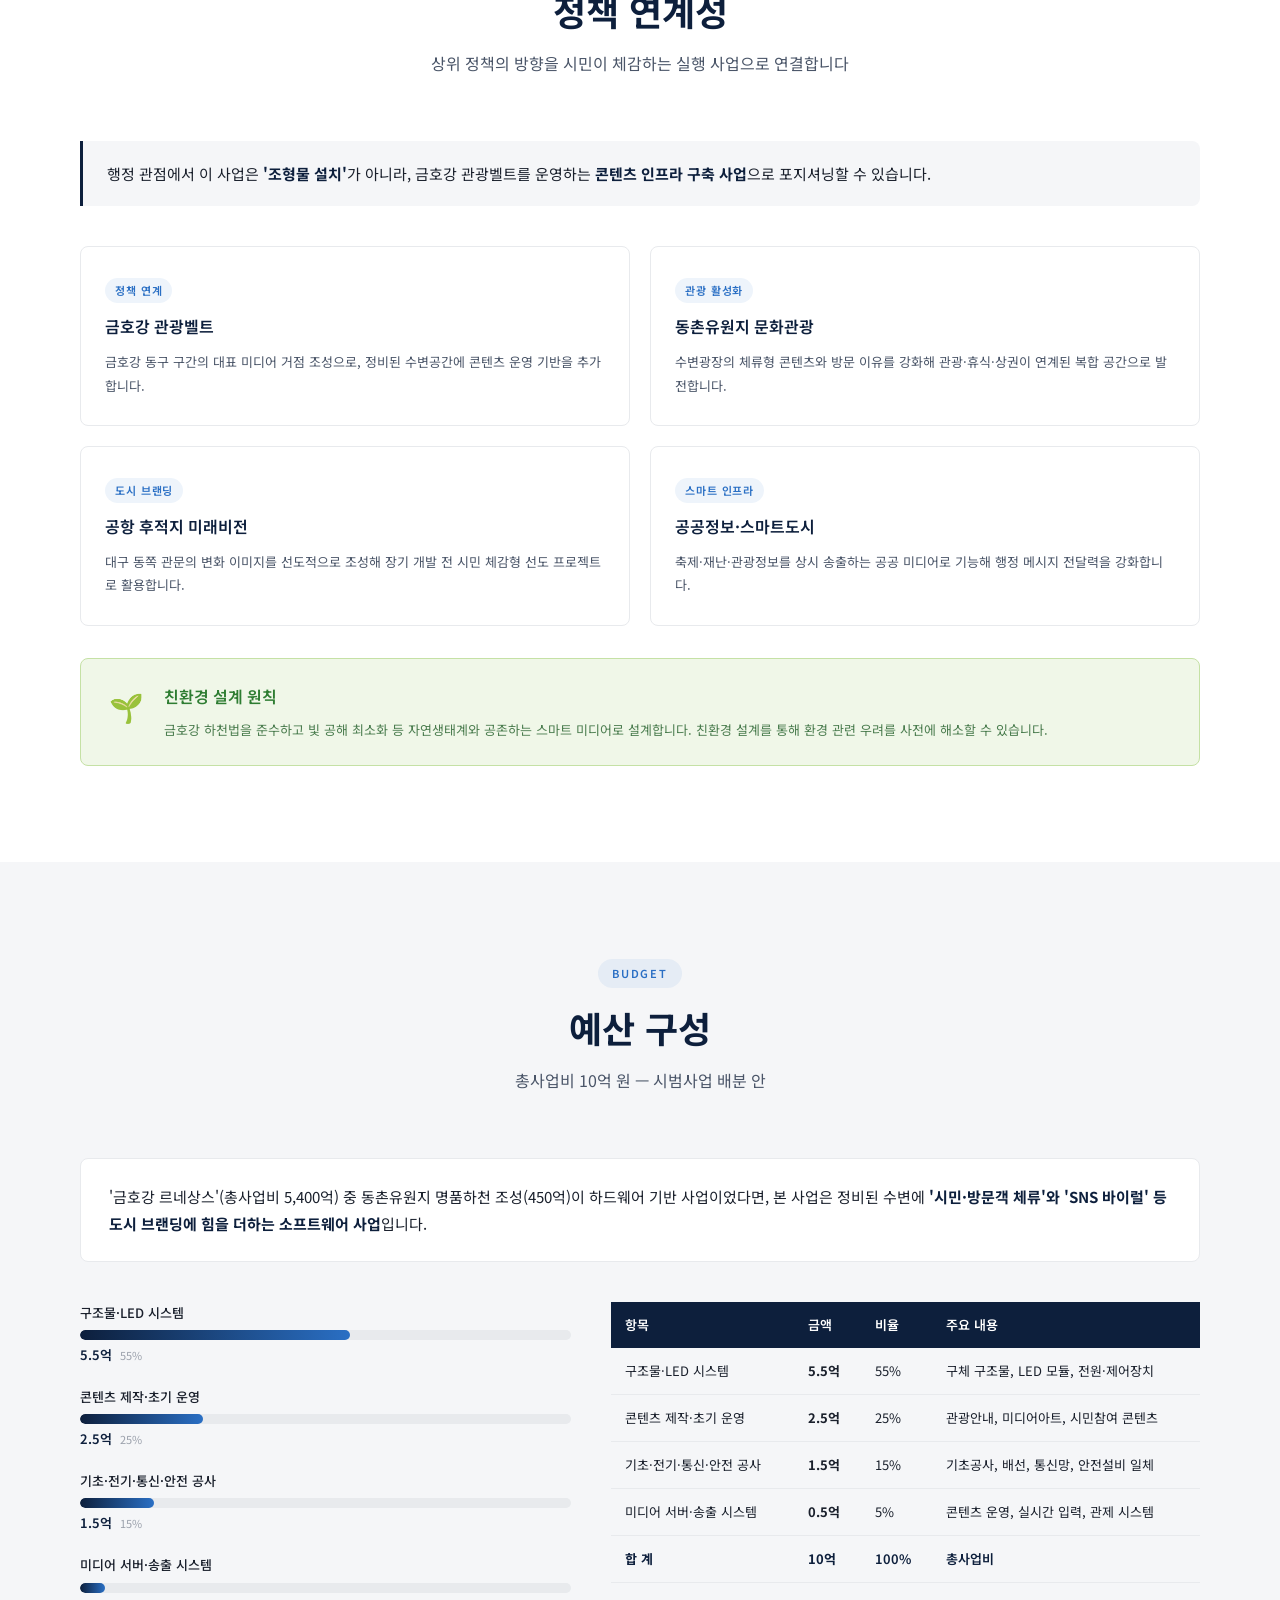
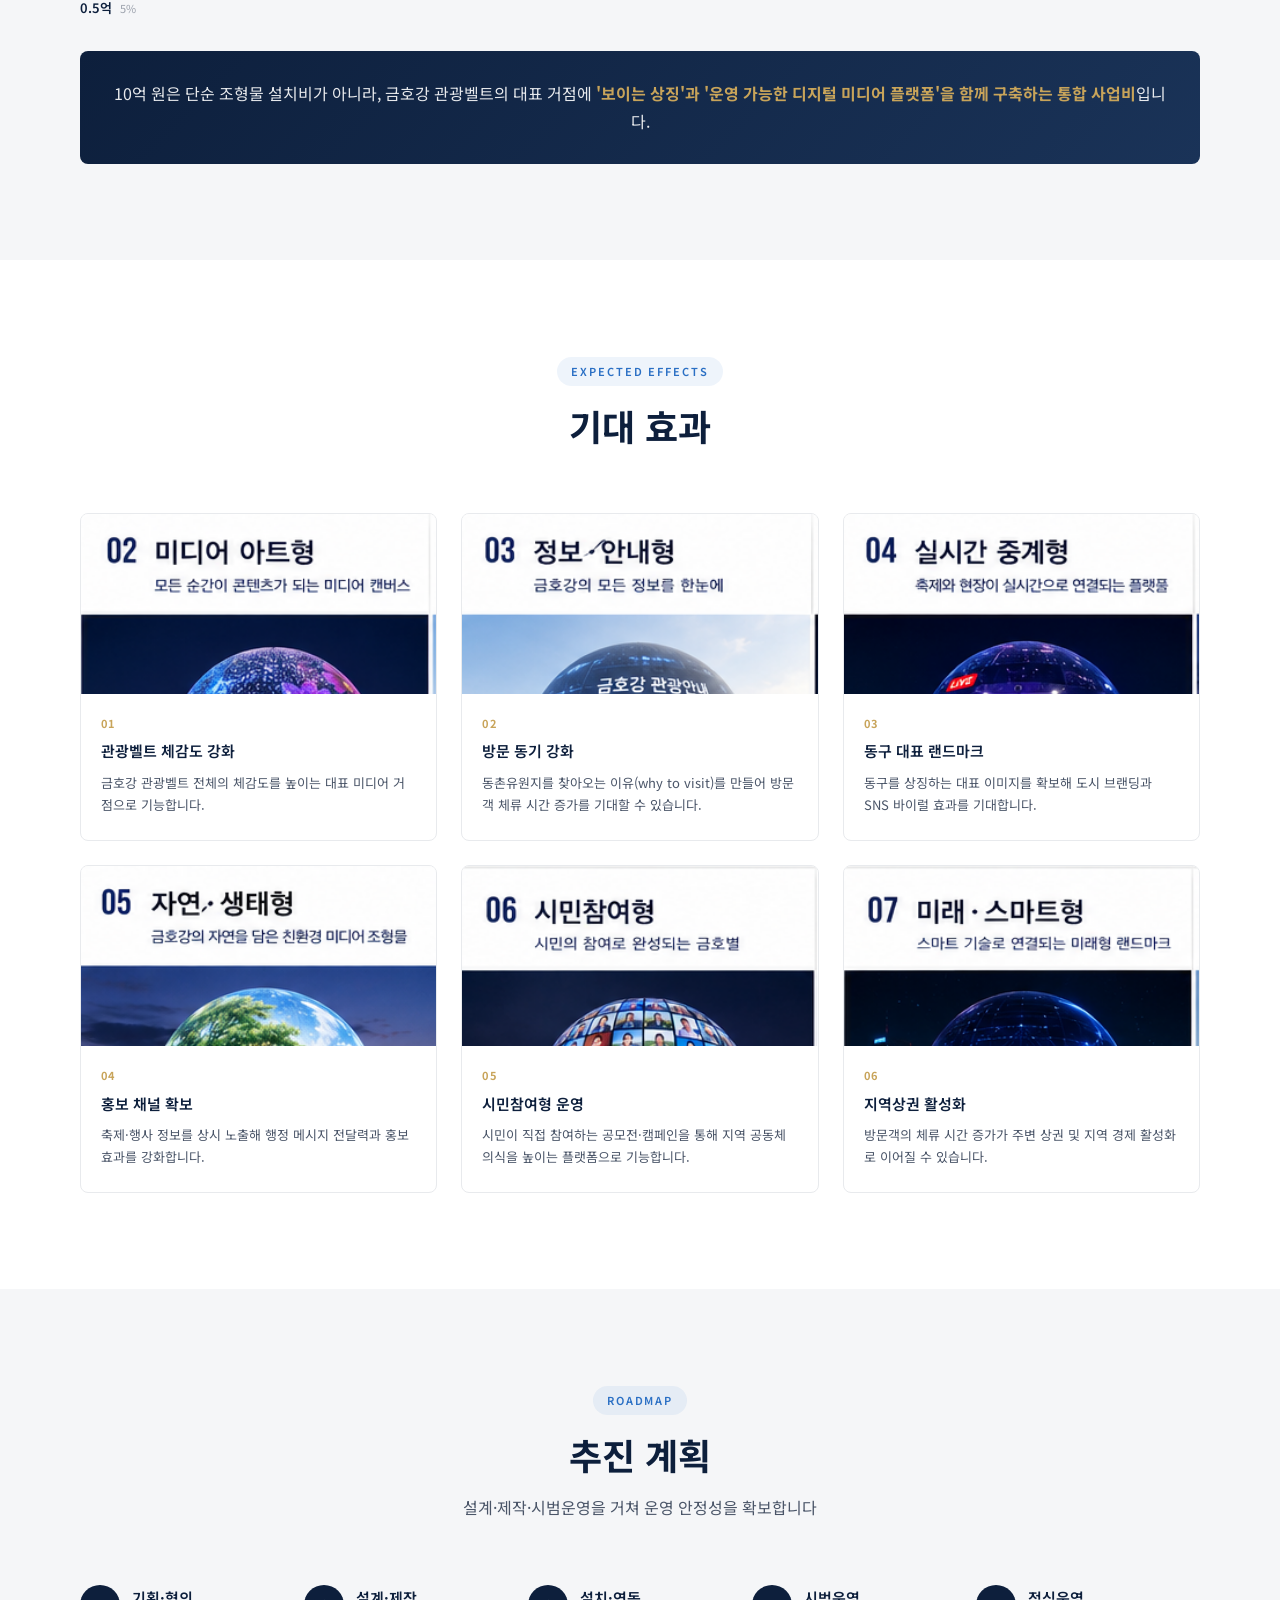
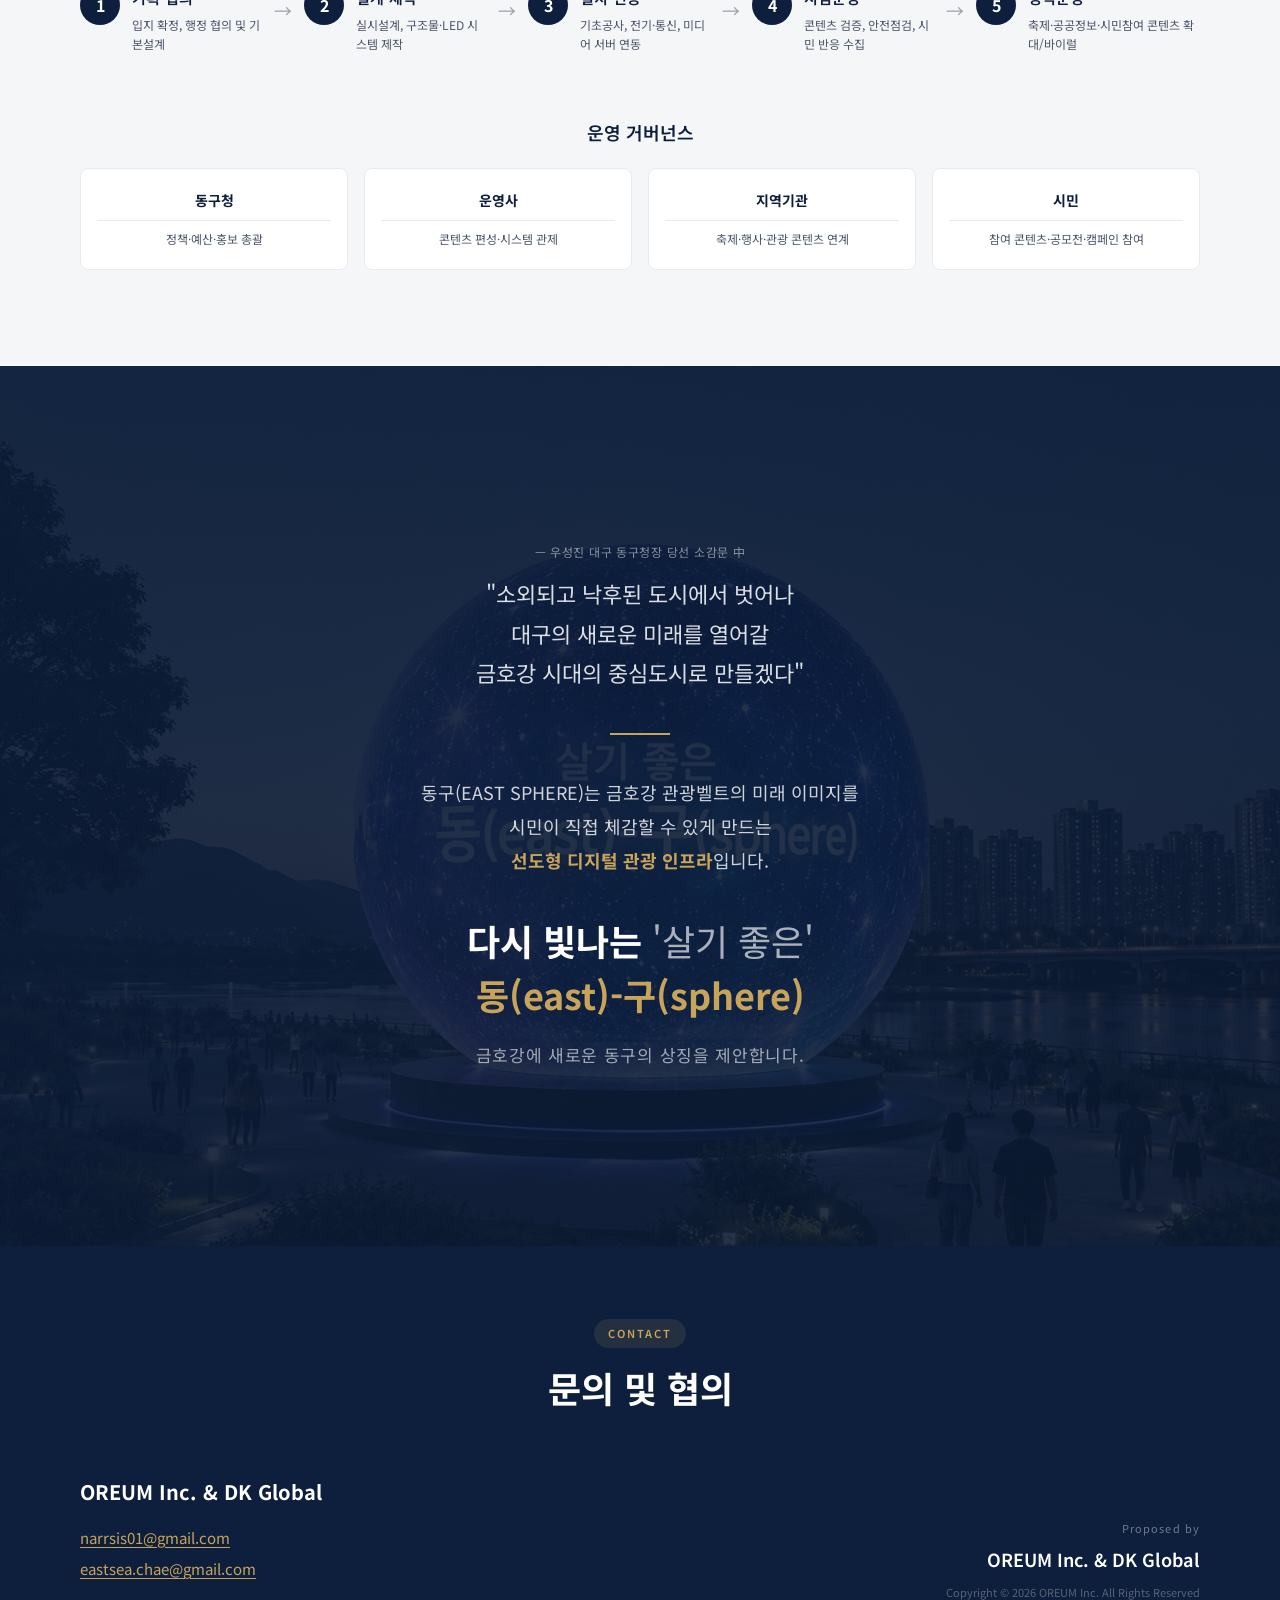
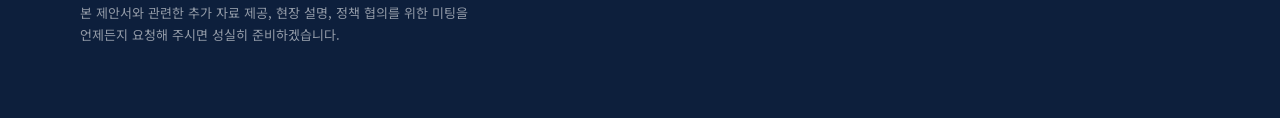
==== commit 4c96f0a0: "Add hero video bg + Reference case study stats (PDF p.4) - Hero: replace static Main.png with autopl" ====
--- a/index.html
+++ b/index.html
@@ -251,7 +251,10 @@
   ══════════════════════════════ -->
   <section class="hero" id="hero">
     <div class="hero-bg">
-      <img src="assets/images/Main.png" alt="동구(EAST SPHERE) 구형 디지털 랜드마크 메인 비주얼" loading="eager">
+      <video autoplay muted loop playsinline preload="auto">
+        <source src="assets/videos/east_sphere_slow_25s_no_bgm.mp4" type="video/mp4">
+        <img src="assets/images/Main.png" alt="동구(EAST SPHERE) 구형 디지털 랜드마크 메인 비주얼">
+      </video>
       <div class="hero-overlay"></div>
     </div>
     <div class="hero-content fade-in">
@@ -520,6 +523,37 @@
         <h2 class="section-title light">이미 검증된 효과</h2>
         <p class="section-desc light">구체형 LED 미디어아트는 이미 검증된 방향입니다</p>
       </div>
+      <!-- 벤치마킹 사례: 서울 송파 더 스피어 -->
+      <div class="ref-case fade-up">
+        <div class="ref-case-header">
+          <span class="ref-location">서울 송파 · 석촌호수</span>
+          <h3 class="ref-case-title">더 스피어, <strong>방문객 172만 명 증가</strong></h3>
+          <p class="ref-case-source">데일리라이브 보도 · 송파구 "수준 높은 미디어아트로 일상 속 문화 공간으로 자리잡았다"</p>
+        </div>
+        <div class="ref-stats">
+          <div class="ref-stat">
+            <span class="rs-num">170<em>만+</em></span>
+            <span class="rs-label">전년 대비 방문객 증가</span>
+          </div>
+          <div class="ref-stat">
+            <span class="rs-num">7<em>m</em></span>
+            <span class="rs-label">LED 구체 직경</span>
+          </div>
+          <div class="ref-stat">
+            <span class="rs-num">3,000<em>개</em></span>
+            <span class="rs-label">LED 패널 수</span>
+          </div>
+          <div class="ref-stat">
+            <span class="rs-num">27<em>종</em></span>
+            <span class="rs-label">1년간 운영 콘텐츠</span>
+          </div>
+          <div class="ref-stat">
+            <span class="rs-num">19<em>곳</em></span>
+            <span class="rs-label">벤치마킹 방문 지자체·기관</span>
+          </div>
+        </div>
+      </div>
+
       <div class="video-layout fade-up">
         <div class="video-wrap">
           <div class="yt-embed-wrap">
--- a/css/style.css
+++ b/css/style.css
@@ -180,11 +180,16 @@
   position: absolute;
   inset: 0;
 }
-.hero-bg img {
+.hero-bg img,
+.hero-bg video {
   width: 100%;
   height: 100%;
   object-fit: cover;
   object-position: center;
+}
+.hero-bg video {
+  filter: blur(2px);
+  transform: scale(1.04);
 }
 .hero-overlay {
   position: absolute;
@@ -615,6 +620,68 @@
 }
 .dn-list li::before { content: '–'; color: var(--gold); font-weight: 700; flex-shrink: 0; }
 
+/* ── REFERENCE CASE STUDY ── */
+.ref-case {
+  background: rgba(255,255,255,.06);
+  border: 1px solid rgba(200,164,90,.25);
+  border-radius: var(--radius-lg);
+  padding: 36px 40px;
+  margin-bottom: 40px;
+}
+.ref-location {
+  display: inline-block;
+  font-size: 12px;
+  font-weight: 600;
+  letter-spacing: .12em;
+  text-transform: uppercase;
+  color: var(--gold);
+  background: rgba(200,164,90,.15);
+  border: 1px solid rgba(200,164,90,.3);
+  border-radius: 20px;
+  padding: 4px 14px;
+  margin-bottom: 16px;
+}
+.ref-case-title {
+  font-size: clamp(20px, 3vw, 28px);
+  font-weight: 700;
+  color: var(--white);
+  margin-bottom: 10px;
+  line-height: 1.35;
+}
+.ref-case-title strong { color: var(--gold); }
+.ref-case-source {
+  font-size: 13px;
+  color: rgba(255,255,255,.5);
+  margin-bottom: 28px;
+  line-height: 1.6;
+}
+.ref-stats {
+  display: grid;
+  grid-template-columns: repeat(5, 1fr);
+  gap: 16px;
+  border-top: 1px solid rgba(255,255,255,.1);
+  padding-top: 24px;
+}
+.ref-stat {
+  display: flex;
+  flex-direction: column;
+  align-items: center;
+  text-align: center;
+  gap: 6px;
+}
+.rs-num {
+  font-size: clamp(22px, 3vw, 30px);
+  font-weight: 700;
+  color: var(--gold);
+  line-height: 1;
+}
+.rs-num em { font-style: normal; font-size: .65em; font-weight: 600; }
+.rs-label {
+  font-size: 11px;
+  color: rgba(255,255,255,.55);
+  line-height: 1.4;
+}
+
 /* ── VIDEO / REFERENCE ── */
 .video-layout {
   display: grid;
@@ -987,6 +1054,8 @@
   .concept-wrap { grid-template-columns: 1fr; gap: 32px; }
   .video-layout { grid-template-columns: 1fr; }
   .why-grid { grid-template-columns: 1fr; }
+  .ref-stats { grid-template-columns: repeat(3, 1fr); }
+  .ref-case { padding: 24px 20px; }
 }
 
 @media (max-width: 768px) {
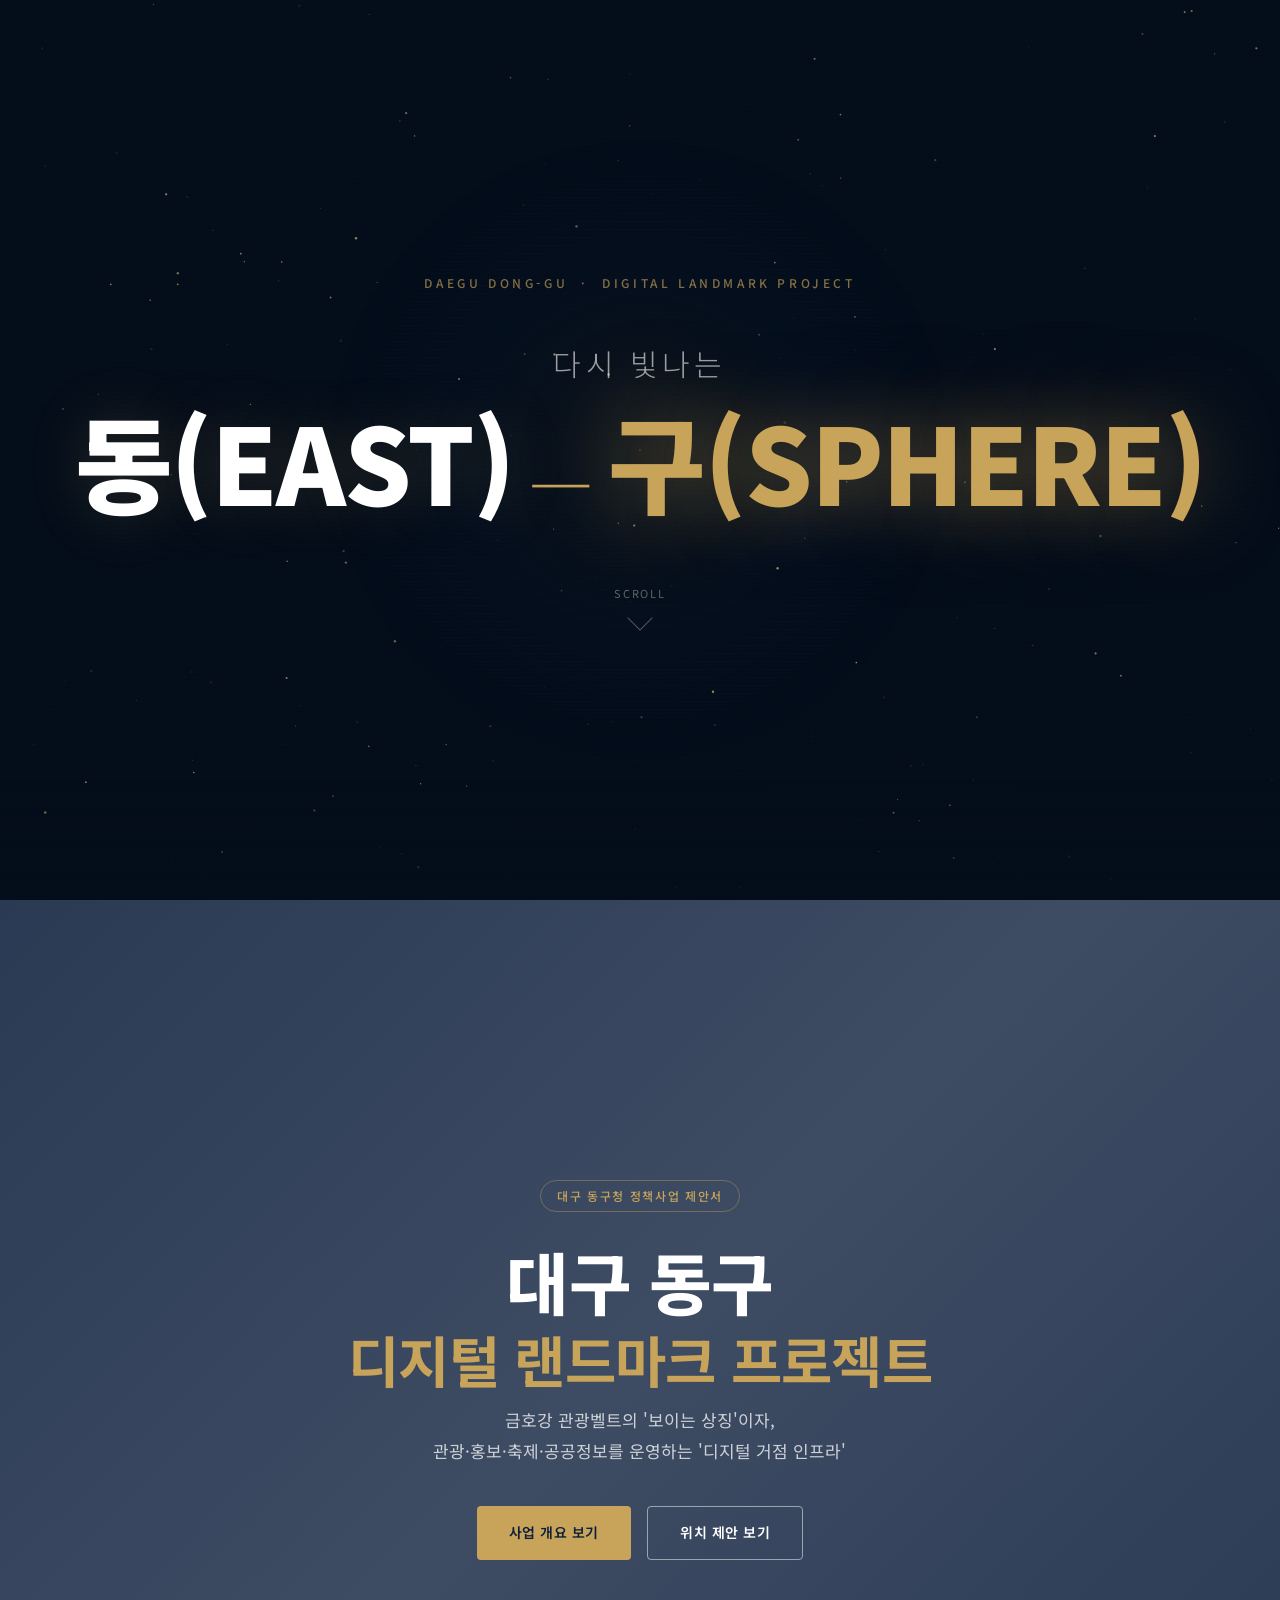
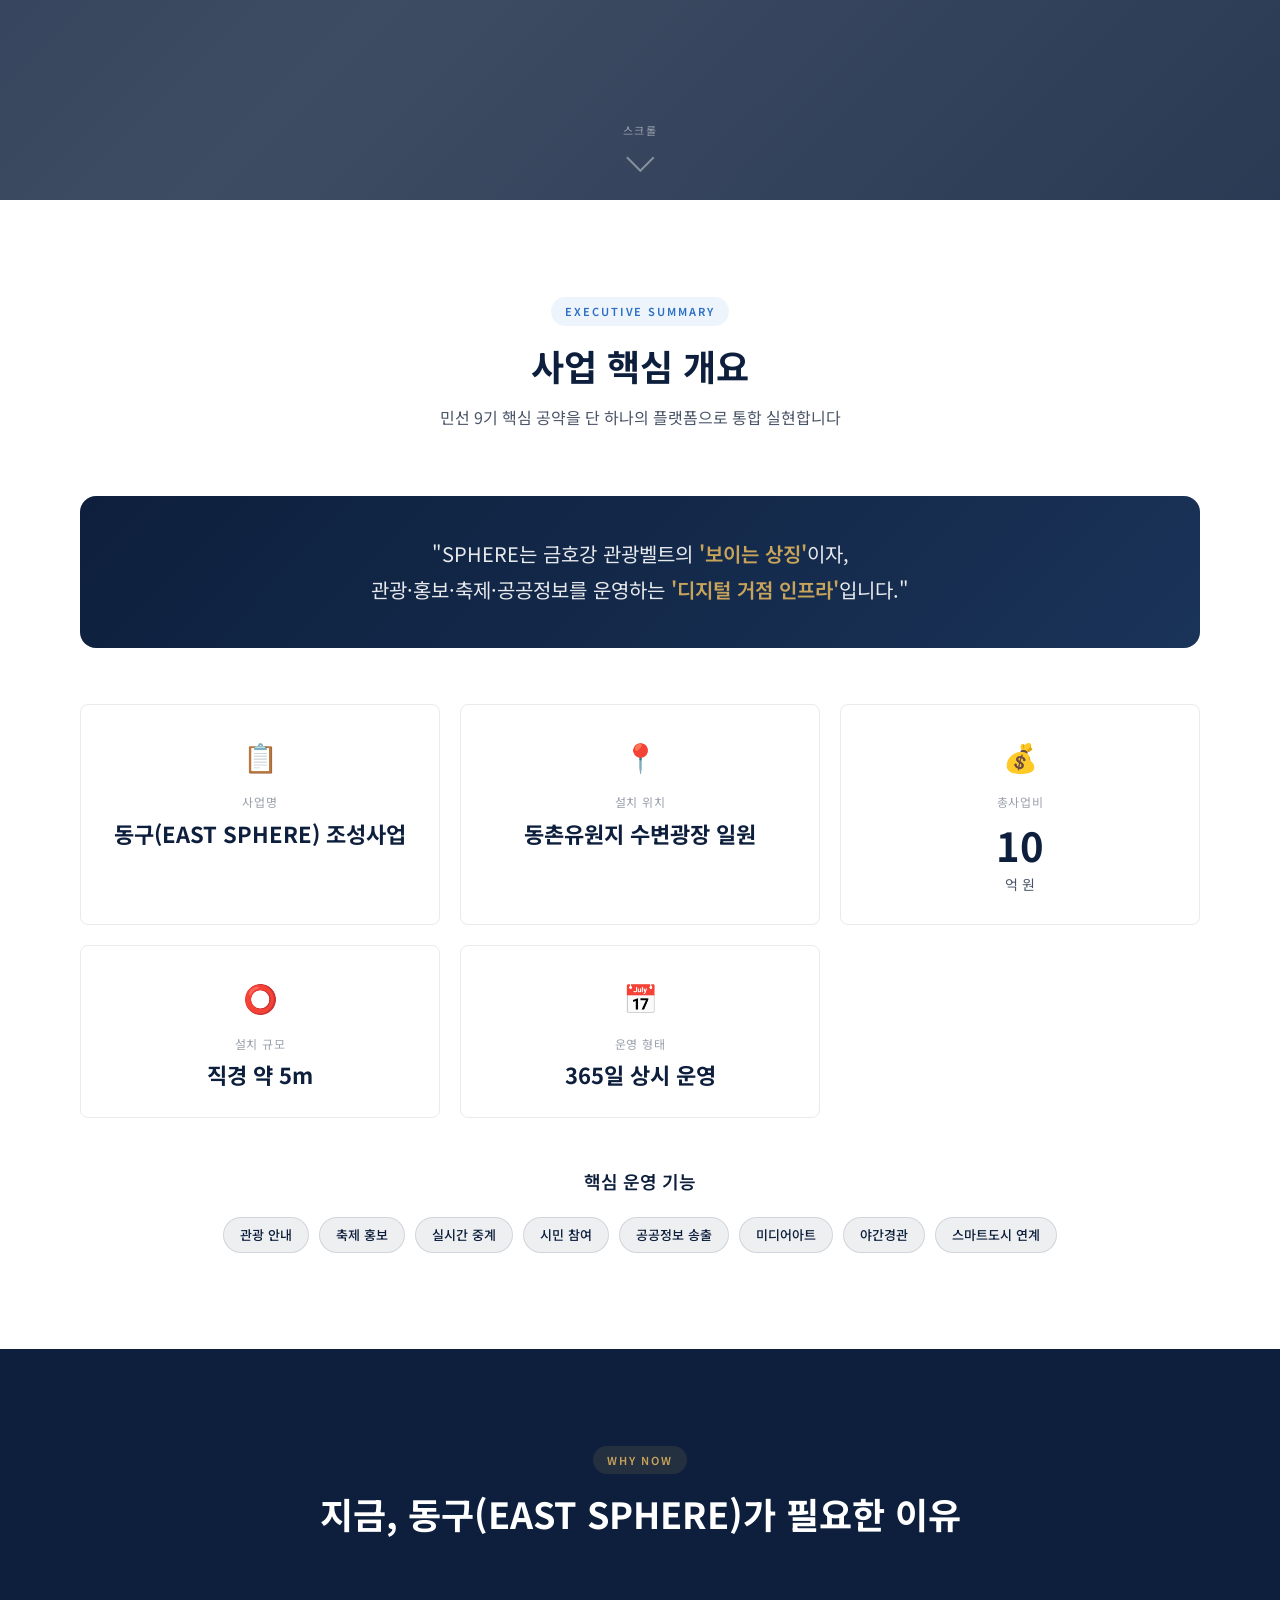
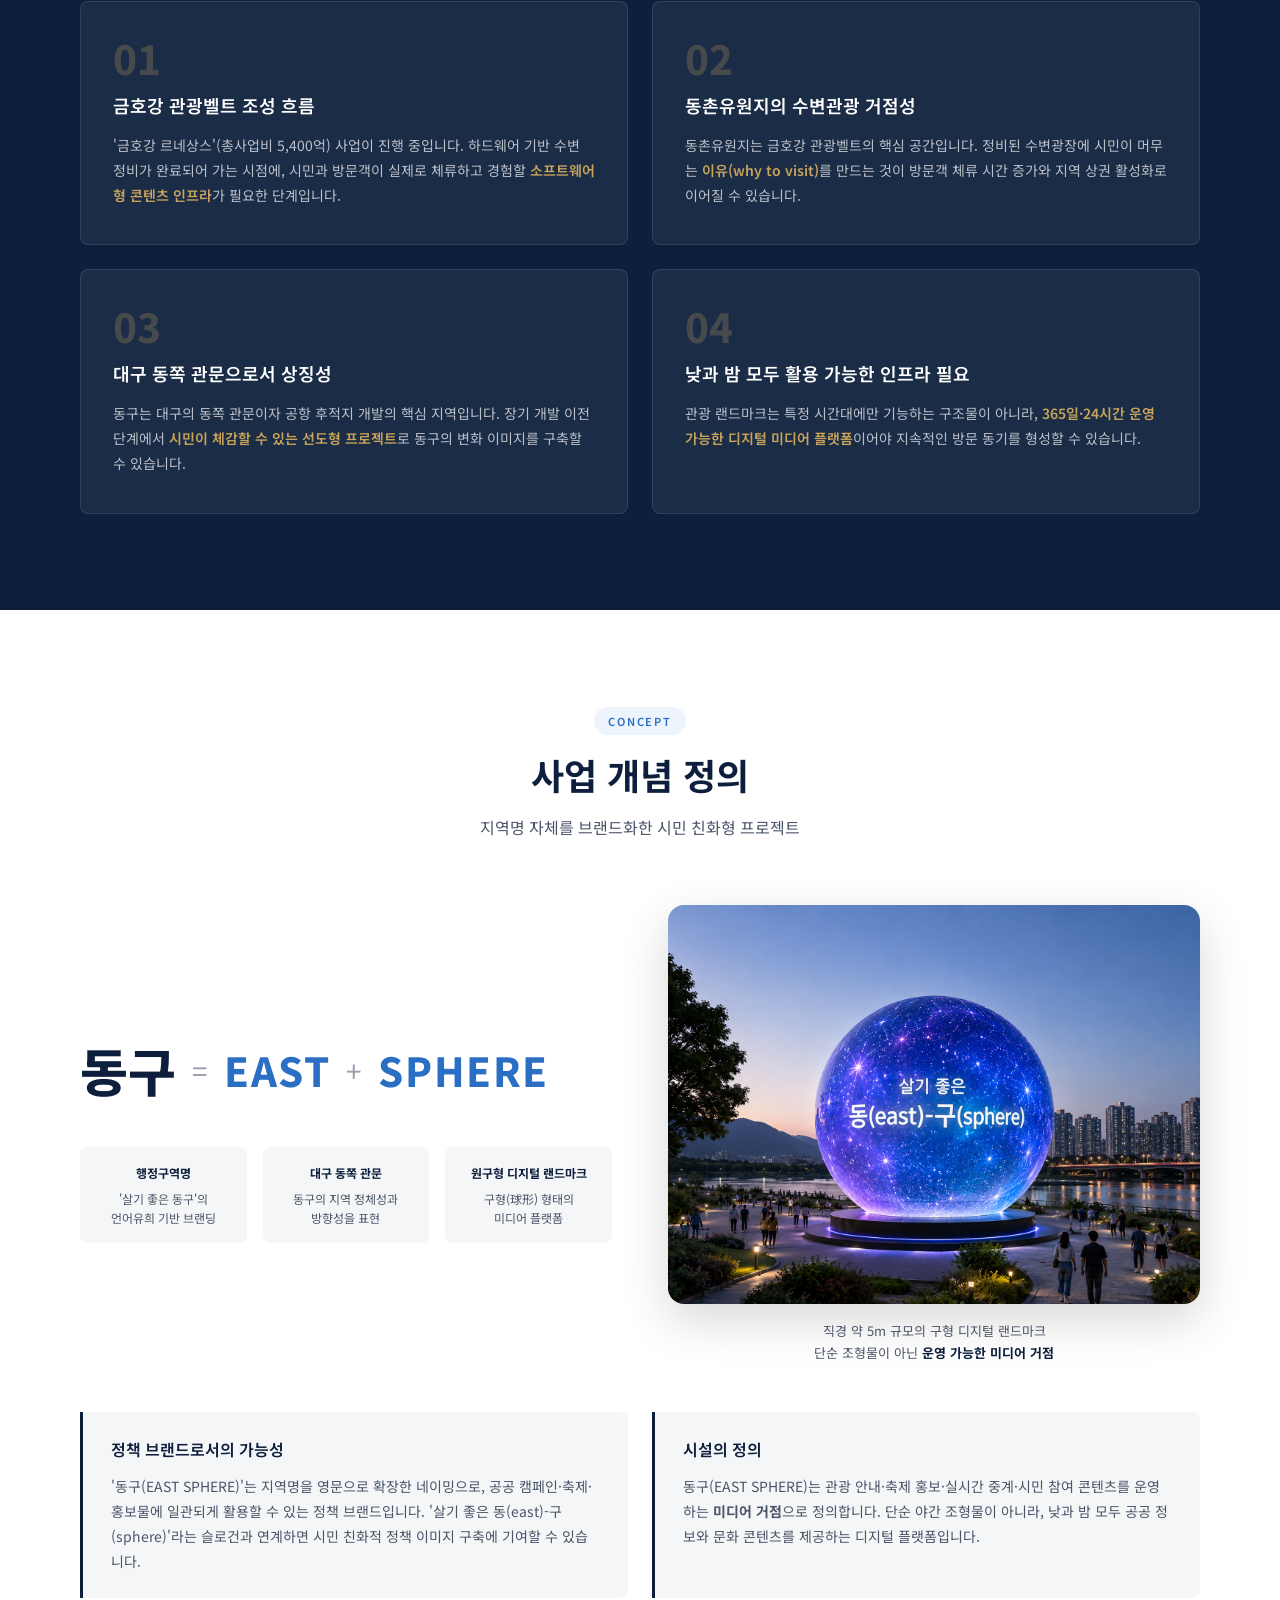
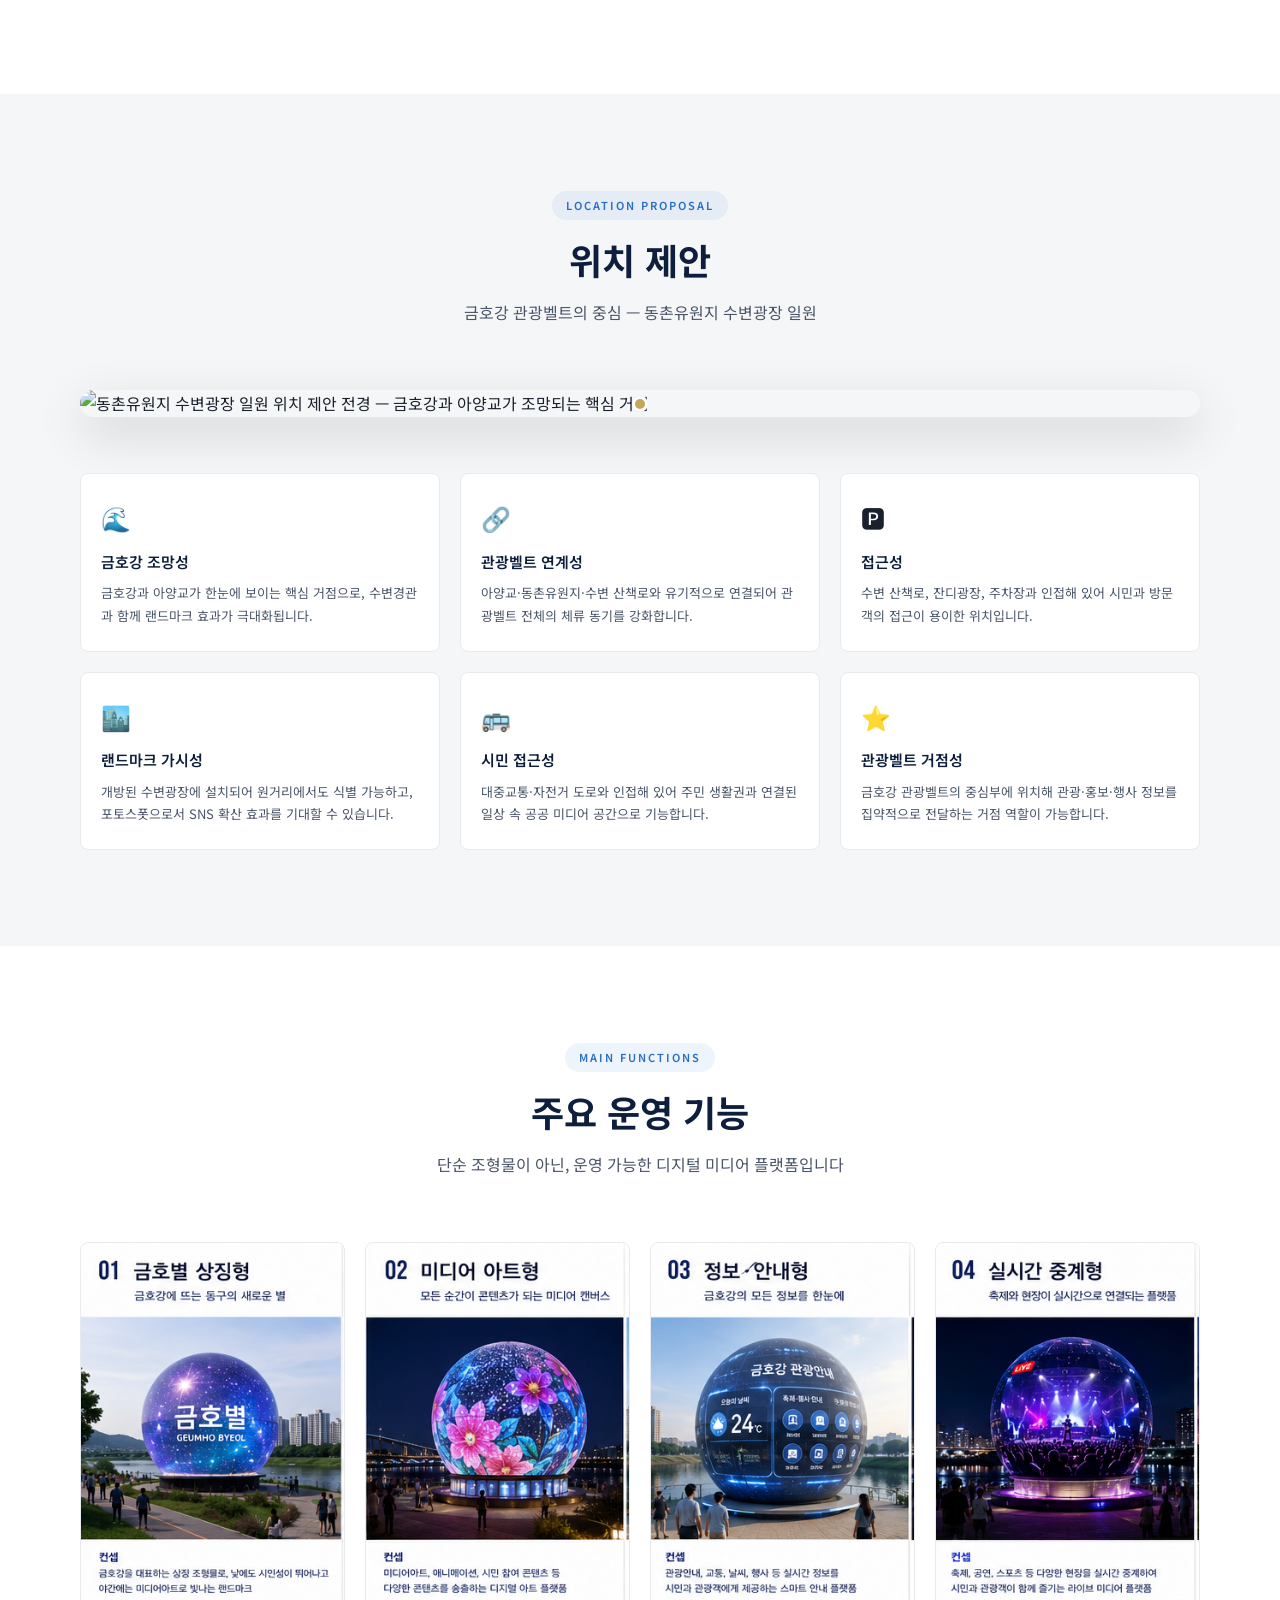
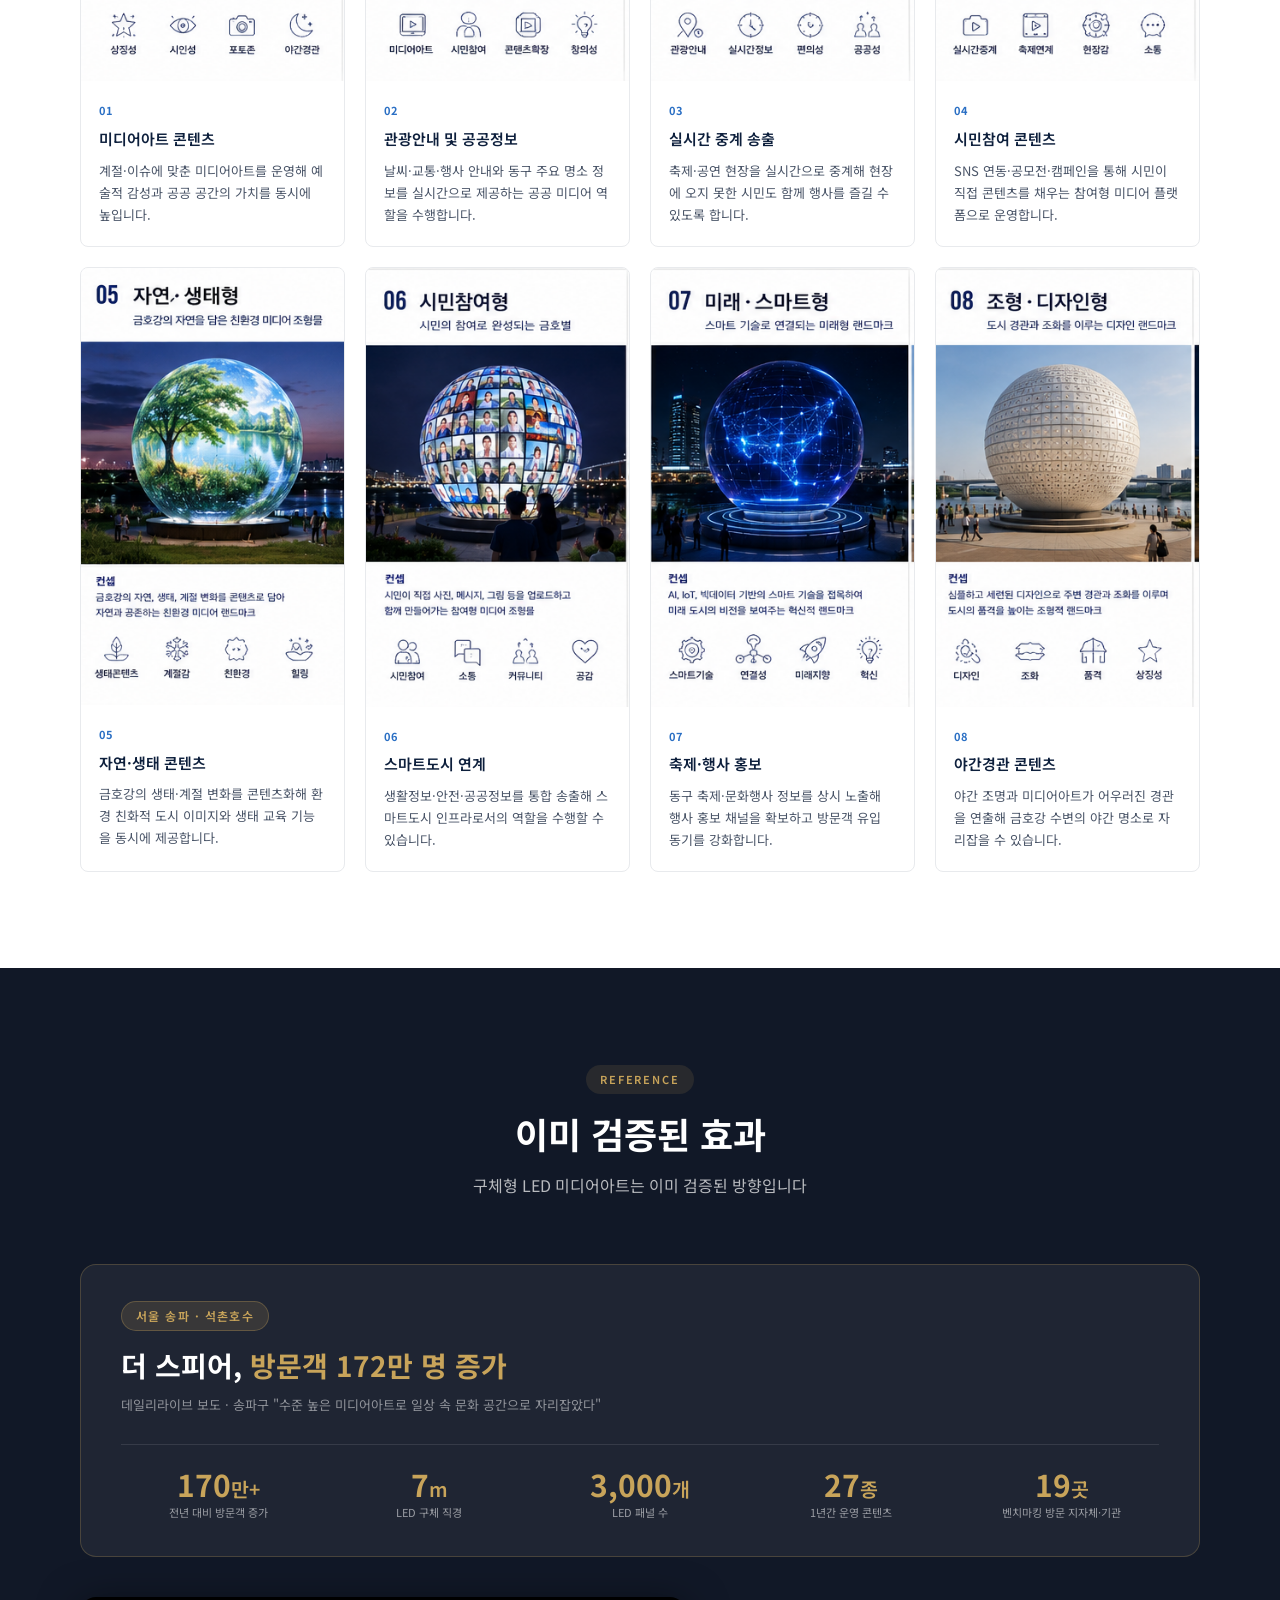
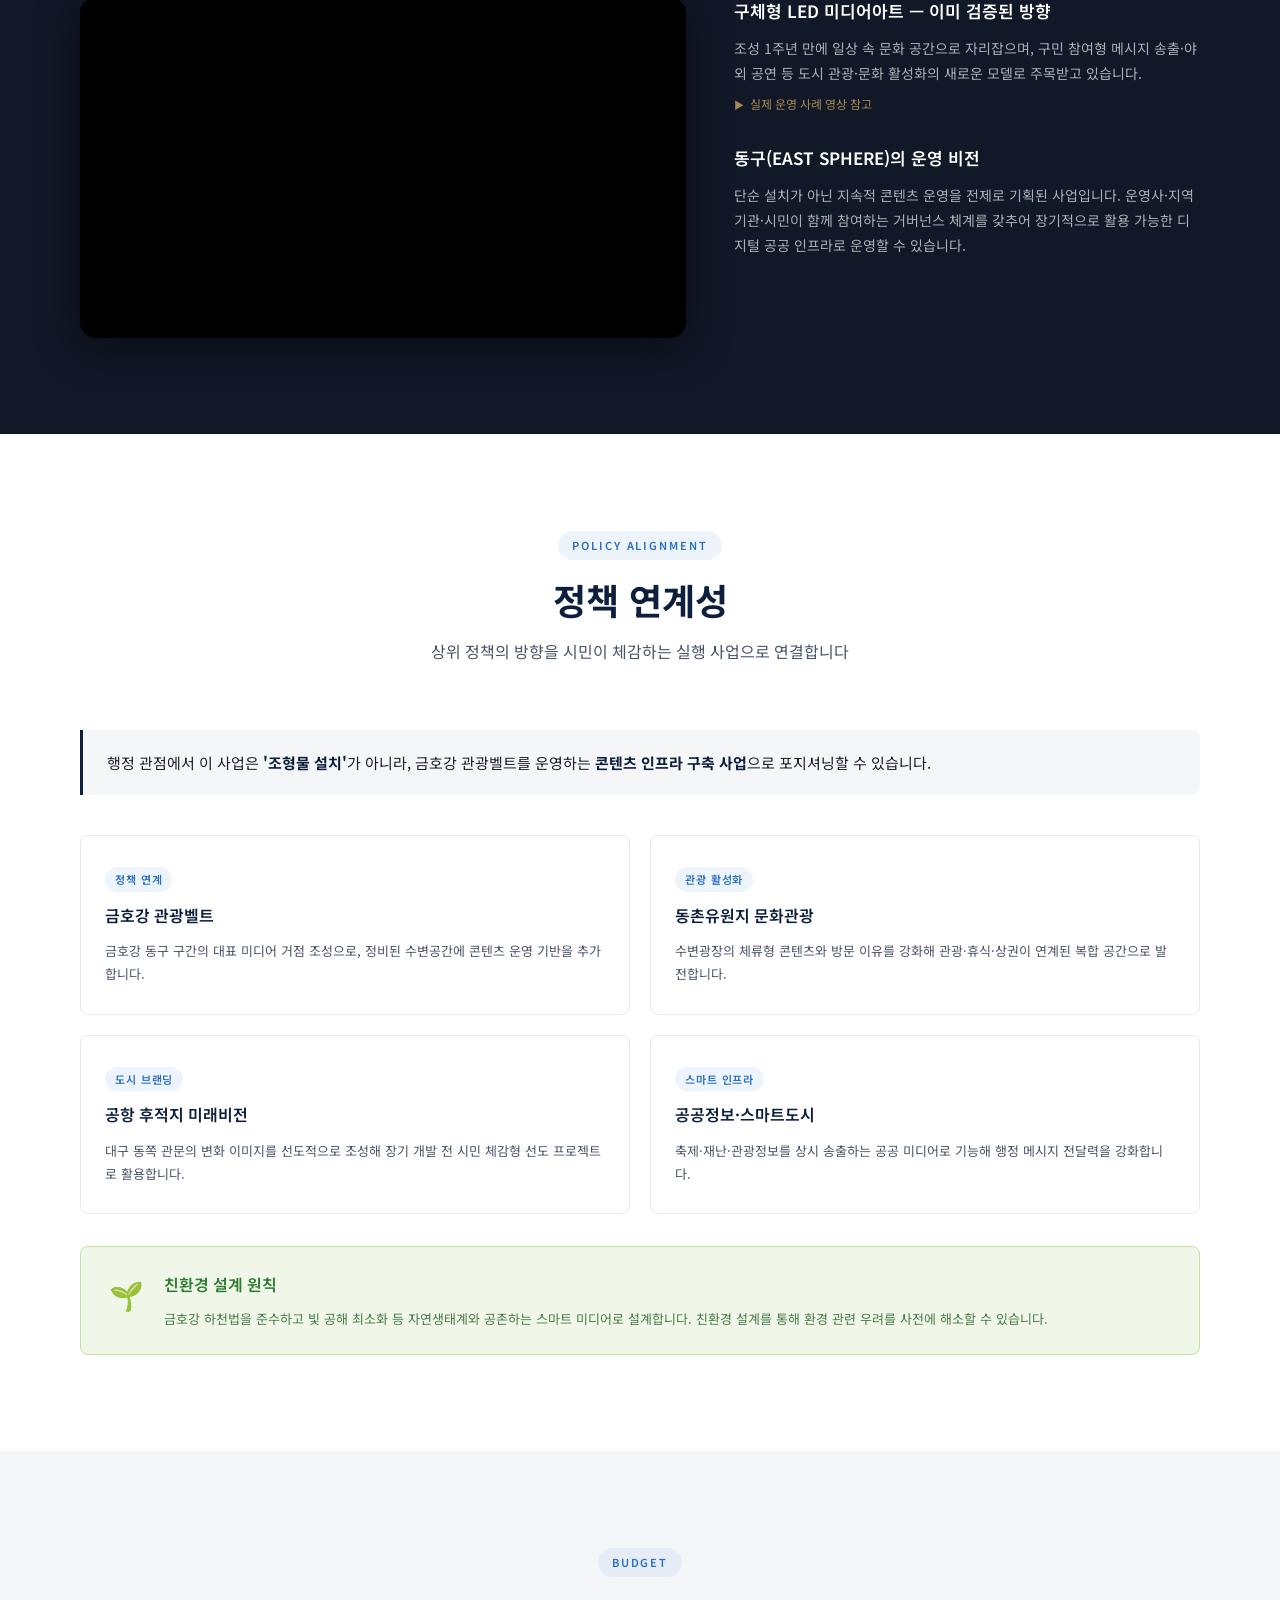
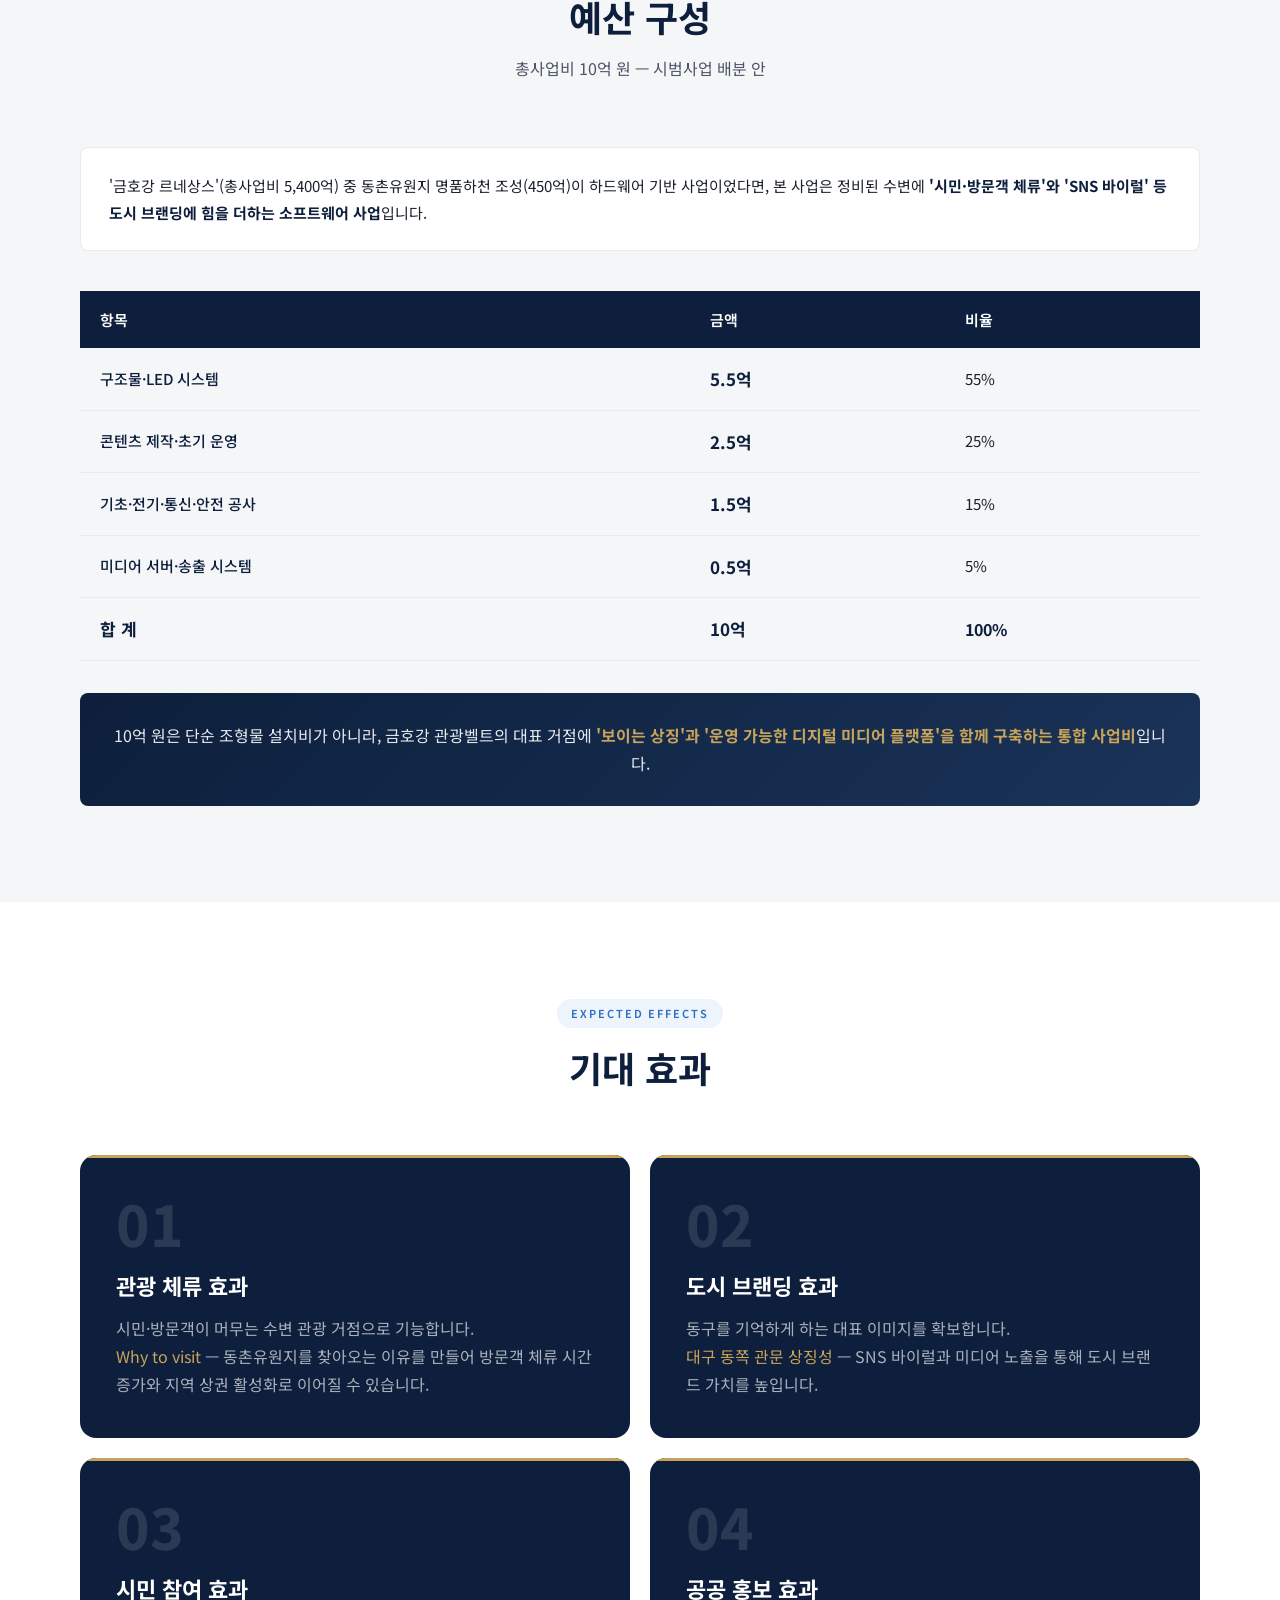
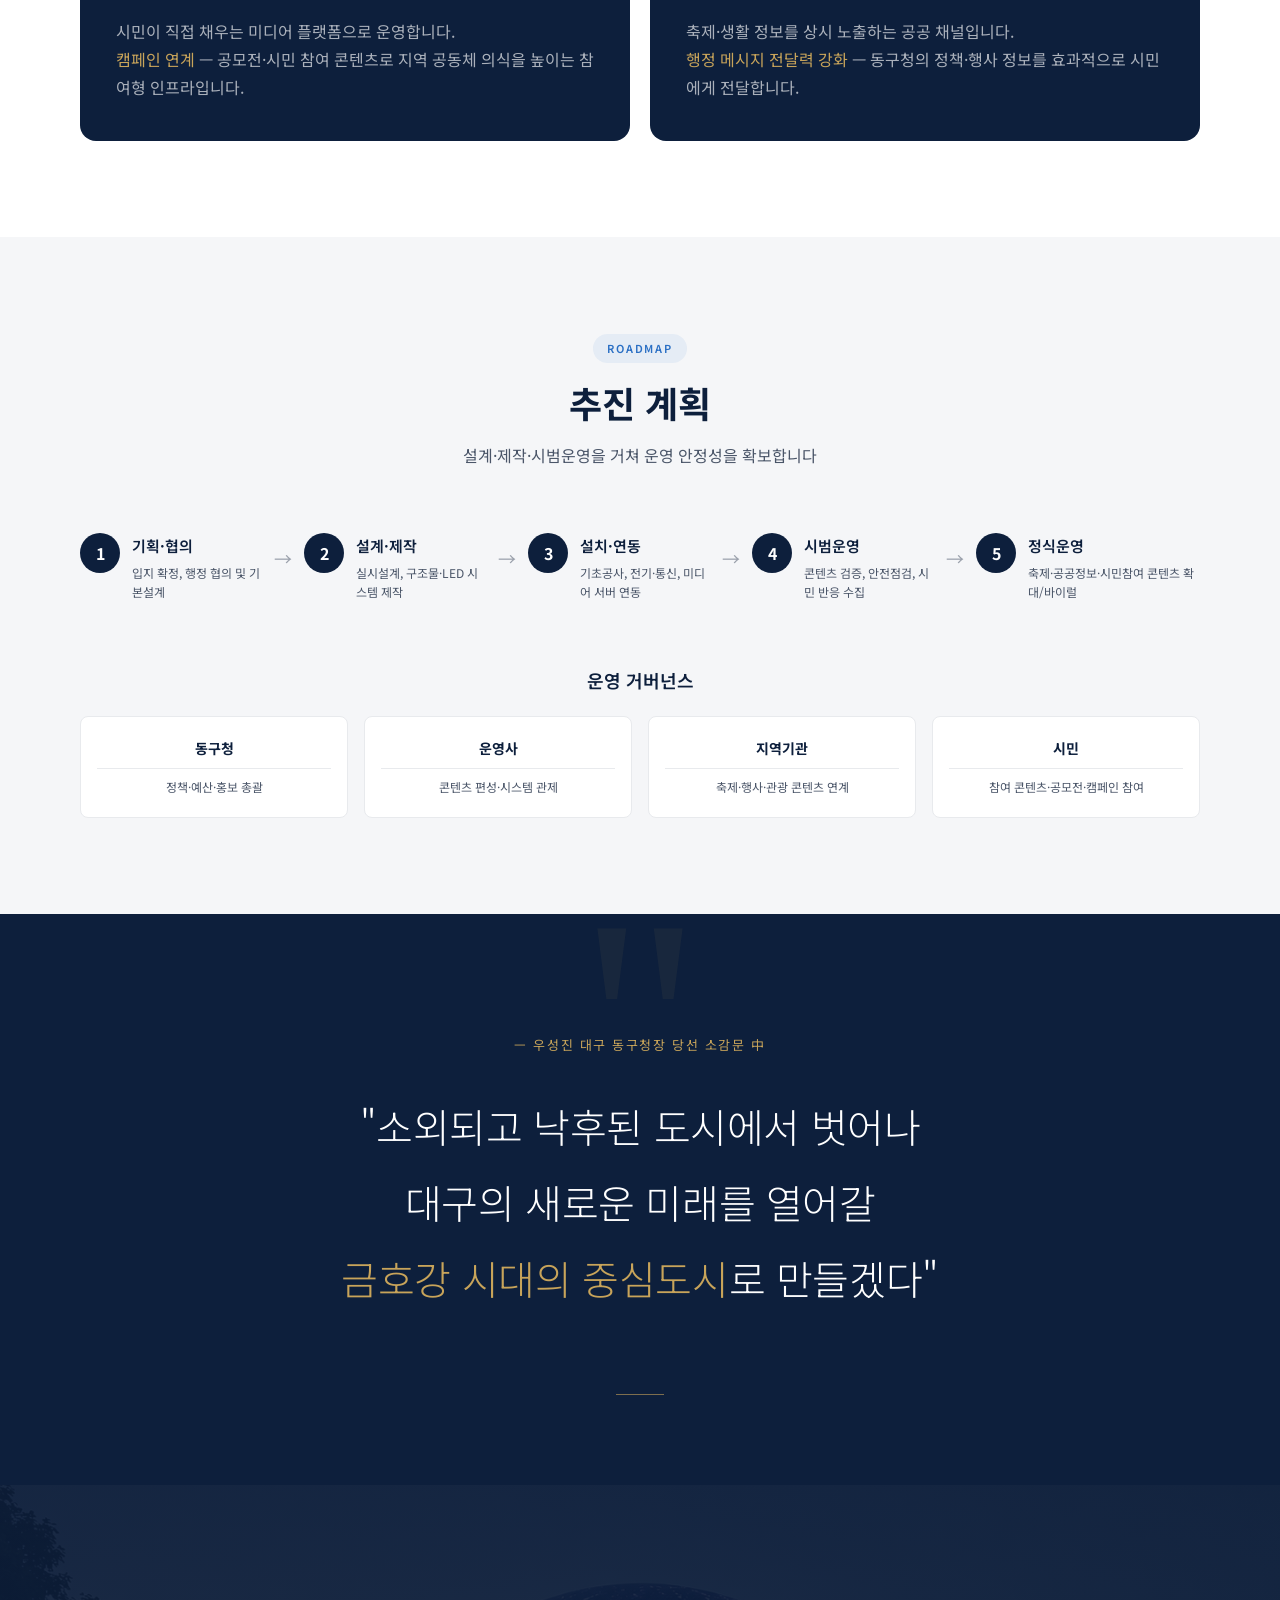
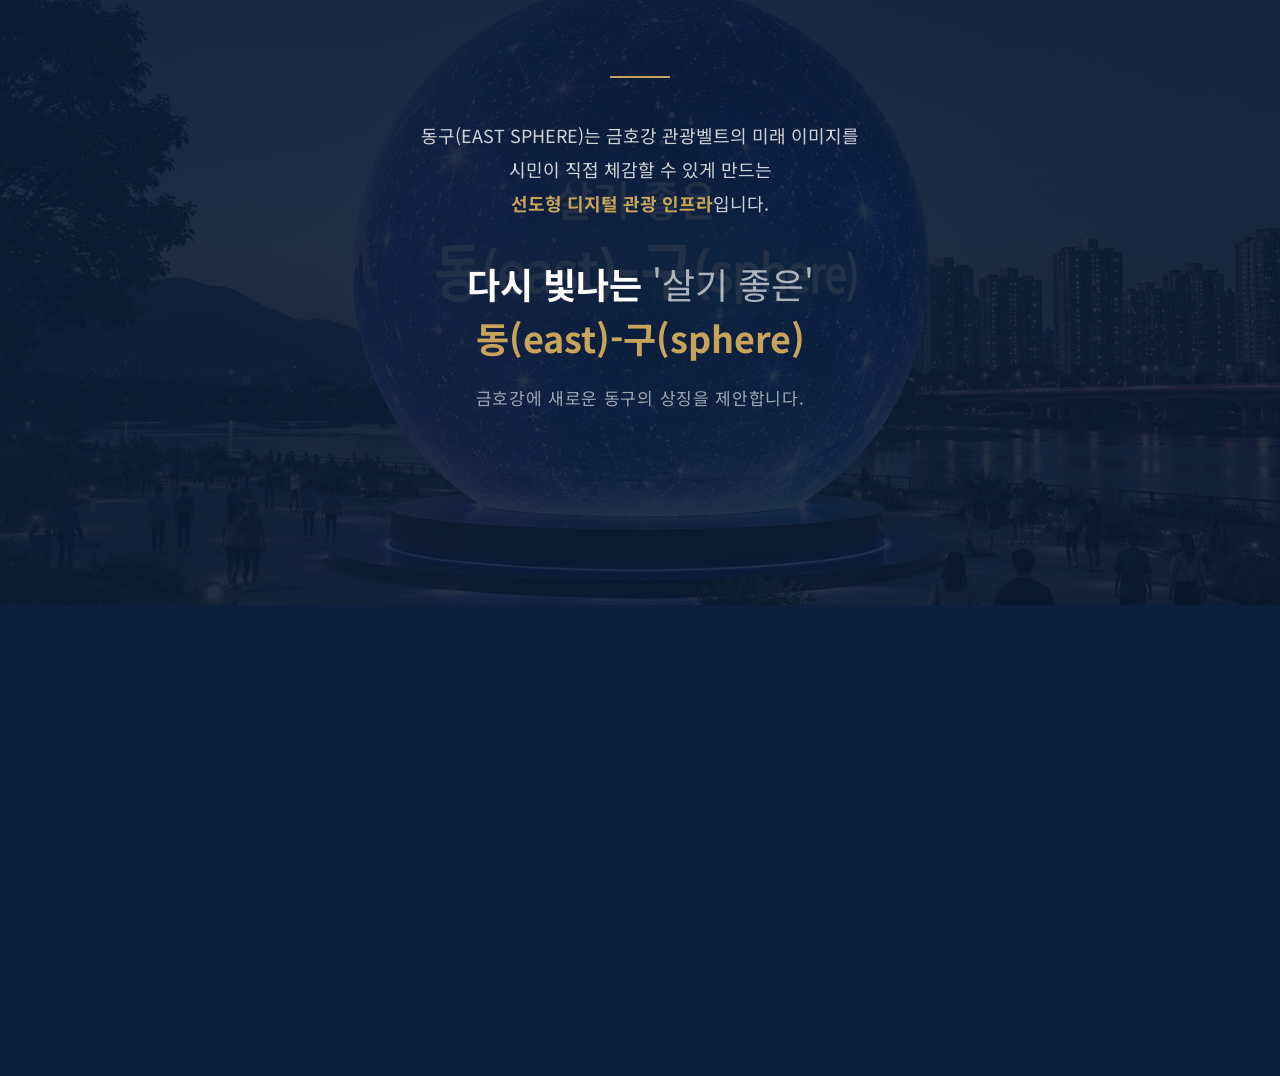
==== commit 82f59fde: "Major UI overhaul: video bg, image fix, section cleanup, quote page - Hero: add video background (ea" ====
--- a/index.html
+++ b/index.html
@@ -315,11 +315,6 @@
           <div class="summary-icon" aria-hidden="true">⭕</div>
           <p class="summary-label">설치 규모</p>
           <p class="summary-value">직경 약 5m</p>
-        </div>
-        <div class="summary-card">
-          <div class="summary-icon" aria-hidden="true">🏙️</div>
-          <p class="summary-label">제안 기관</p>
-          <p class="summary-value">OREUM Inc. &amp; DK Global</p>
         </div>
         <div class="summary-card">
           <div class="summary-icon" aria-hidden="true">📅</div>
@@ -480,41 +475,6 @@
     </div>
   </section>
 
-  <!-- DAY & NIGHT -->
-  <section class="section section-navy" id="daynight">
-    <div class="container">
-      <div class="section-header fade-up">
-        <p class="section-label light">Day &amp; Night</p>
-        <h2 class="section-title light">낮과 밤, 365일 운영</h2>
-        <p class="section-desc light">야간경관물이 아닙니다. 낮에도, 밤에도 기능하는 디지털 공공 인프라입니다</p>
-      </div>
-      <div class="daynight-wrap fade-up">
-        <div class="daynight-panel day">
-          <div class="dn-header"><span class="dn-badge">☀️ DAY</span><h3>조형적 가치 + 공공 정보</h3><p>주변 자연을 반사하고 유려한 패턴을 보여주는 심미적 상징물</p></div>
-          <div class="dn-img"><img src="assets/images/9.png" alt="낮 시간대 운영 — 관광안내, 공공정보, 자연생태 콘텐츠" loading="lazy"></div>
-          <ul class="dn-list" role="list">
-            <li role="listitem">날씨·교통·행사 안내</li>
-            <li role="listitem">금호강 생태·관광 콘텐츠</li>
-            <li role="listitem">동구 주요 명소 홍보</li>
-            <li role="listitem">실시간 SNS 소통 콘텐츠</li>
-            <li role="listitem">시민참여 캠페인</li>
-          </ul>
-        </div>
-        <div class="daynight-panel night">
-          <div class="dn-header"><span class="dn-badge">🌙 NIGHT</span><h3>경관 특화 + 미디어아트</h3><p>야간 경관 조명과 미디어아트가 어우러진 특별한 낭만 스폿</p></div>
-          <div class="dn-img"><img src="assets/images/10.png" alt="야간 운영 — 미디어아트, 축제 콘텐츠, 야간 포토스폿" loading="lazy"></div>
-          <ul class="dn-list" role="list">
-            <li role="listitem">계절별 미디어아트 연출</li>
-            <li role="listitem">축제·공연 실시간 중계</li>
-            <li role="listitem">대표 포토스폿 및 야간 명소화</li>
-            <li role="listitem">금호강 수변경관 연출</li>
-            <li role="listitem">실시간 SNS 소통 / 바이럴</li>
-          </ul>
-        </div>
-      </div>
-    </div>
-  </section>
-
   <!-- VIDEO / REFERENCE -->
   <section class="section section-dark" id="video">
     <div class="container">
@@ -614,24 +574,16 @@
       </div>
       <div class="budget-context fade-up"><p>'금호강 르네상스'(총사업비 5,400억) 중 동촌유원지 명품하천 조성(450억)이 하드웨어 기반 사업이었다면, 본 사업은 정비된 수변에 <strong>'시민·방문객 체류'와 'SNS 바이럴' 등 도시 브랜딩에 힘을 더하는 소프트웨어 사업</strong>입니다.</p></div>
       <div class="budget-wrap fade-up">
-        <div class="budget-chart" aria-label="예산 구성 차트">
-          <div class="budget-bars">
-            <div class="budget-bar-item"><div class="bb-label">구조물·LED 시스템</div><div class="bb-track"><div class="bb-fill" style="--pct:55%" data-pct="55"></div></div><div class="bb-value">5.5억 <span>55%</span></div></div>
-            <div class="budget-bar-item"><div class="bb-label">콘텐츠 제작·초기 운영</div><div class="bb-track"><div class="bb-fill" style="--pct:25%" data-pct="25"></div></div><div class="bb-value">2.5억 <span>25%</span></div></div>
-            <div class="budget-bar-item"><div class="bb-label">기초·전기·통신·안전 공사</div><div class="bb-track"><div class="bb-fill" style="--pct:15%" data-pct="15"></div></div><div class="bb-value">1.5억 <span>15%</span></div></div>
-            <div class="budget-bar-item"><div class="bb-label">미디어 서버·송출 시스템</div><div class="bb-track"><div class="bb-fill" style="--pct:5%" data-pct="5"></div></div><div class="bb-value">0.5억 <span>5%</span></div></div>
-          </div>
-        </div>
         <div class="budget-table-wrap">
           <table class="budget-table" aria-label="예산 상세 내역">
             <caption>동구(EAST SPHERE) 조성사업 예산 상세 내역</caption>
-            <thead><tr><th scope="col">항목</th><th scope="col">금액</th><th scope="col">비율</th><th scope="col">주요 내용</th></tr></thead>
+            <thead><tr><th scope="col">항목</th><th scope="col">금액</th><th scope="col">비율</th></tr></thead>
             <tbody>
-              <tr><td>구조물·LED 시스템</td><td><strong>5.5억</strong></td><td>55%</td><td>구체 구조물, LED 모듈, 전원·제어장치</td></tr>
-              <tr><td>콘텐츠 제작·초기 운영</td><td><strong>2.5억</strong></td><td>25%</td><td>관광안내, 미디어아트, 시민참여 콘텐츠</td></tr>
-              <tr><td>기초·전기·통신·안전 공사</td><td><strong>1.5억</strong></td><td>15%</td><td>기초공사, 배선, 통신망, 안전설비 일체</td></tr>
-              <tr><td>미디어 서버·송출 시스템</td><td><strong>0.5억</strong></td><td>5%</td><td>콘텐츠 운영, 실시간 입력, 관제 시스템</td></tr>
-              <tr class="total-row"><td><strong>합 계</strong></td><td><strong>10억</strong></td><td>100%</td><td>총사업비</td></tr>
+              <tr><td>구조물·LED 시스템</td><td><strong>5.5억</strong></td><td>55%</td></tr>
+              <tr><td>콘텐츠 제작·초기 운영</td><td><strong>2.5억</strong></td><td>25%</td></tr>
+              <tr><td>기초·전기·통신·안전 공사</td><td><strong>1.5억</strong></td><td>15%</td></tr>
+              <tr><td>미디어 서버·송출 시스템</td><td><strong>0.5억</strong></td><td>5%</td></tr>
+              <tr class="total-row"><td><strong>합 계</strong></td><td><strong>10억</strong></td><td>100%</td></tr>
             </tbody>
           </table>
         </div>
@@ -645,12 +597,34 @@
     <div class="container">
       <div class="section-header fade-up"><p class="section-label">Expected Effects</p><h2 class="section-title">기대 효과</h2></div>
       <div class="effects-grid">
-        <div class="effect-card fade-up" style="--delay:0s"><div class="ec-visual"><img src="assets/images/2.png" alt="관광벨트 체감도 강화" loading="lazy"></div><div class="ec-body"><span class="ec-num">01</span><h3>관광벨트 체감도 강화</h3><p>금호강 관광벨트 전체의 체감도를 높이는 대표 미디어 거점으로 기능합니다.</p></div></div>
-        <div class="effect-card fade-up" style="--delay:.07s"><div class="ec-visual"><img src="assets/images/3.png" alt="방문 동기 강화" loading="lazy"></div><div class="ec-body"><span class="ec-num">02</span><h3>방문 동기 강화</h3><p>동촌유원지를 찾아오는 이유(why to visit)를 만들어 방문객 체류 시간 증가를 기대할 수 있습니다.</p></div></div>
-        <div class="effect-card fade-up" style="--delay:.14s"><div class="ec-visual"><img src="assets/images/4.png" alt="동구 대표 랜드마크" loading="lazy"></div><div class="ec-body"><span class="ec-num">03</span><h3>동구 대표 랜드마크</h3><p>동구를 상징하는 대표 이미지를 확보해 도시 브랜딩과 SNS 바이럴 효과를 기대합니다.</p></div></div>
-        <div class="effect-card fade-up" style="--delay:.21s"><div class="ec-visual"><img src="assets/images/5.png" alt="홍보 채널 확보" loading="lazy"></div><div class="ec-body"><span class="ec-num">04</span><h3>홍보 채널 확보</h3><p>축제·행사 정보를 상시 노출해 행정 메시지 전달력과 홍보 효과를 강화합니다.</p></div></div>
-        <div class="effect-card fade-up" style="--delay:.28s"><div class="ec-visual"><img src="assets/images/6.png" alt="시민참여형 운영" loading="lazy"></div><div class="ec-body"><span class="ec-num">05</span><h3>시민참여형 운영</h3><p>시민이 직접 참여하는 공모전·캠페인을 통해 지역 공동체 의식을 높이는 플랫폼으로 기능합니다.</p></div></div>
-        <div class="effect-card fade-up" style="--delay:.35s"><div class="ec-visual"><img src="assets/images/7.png" alt="지역상권 활성화" loading="lazy"></div><div class="ec-body"><span class="ec-num">06</span><h3>지역상권 활성화</h3><p>방문객의 체류 시간 증가가 주변 상권 및 지역 경제 활성화로 이어질 수 있습니다.</p></div></div>
+        <div class="effect-card fade-up" style="--delay:0s">
+          <div class="ec-body">
+            <span class="ec-num">01</span>
+            <h3>관광 체류 효과</h3>
+            <p>시민·방문객이 머무는 수변 관광 거점으로 기능합니다.<br><em style="color:var(--gold);font-style:normal;">Why to visit</em> — 동촌유원지를 찾아오는 이유를 만들어 방문객 체류 시간 증가와 지역 상권 활성화로 이어질 수 있습니다.</p>
+          </div>
+        </div>
+        <div class="effect-card fade-up" style="--delay:.1s">
+          <div class="ec-body">
+            <span class="ec-num">02</span>
+            <h3>도시 브랜딩 효과</h3>
+            <p>동구를 기억하게 하는 대표 이미지를 확보합니다.<br><em style="color:var(--gold);font-style:normal;">대구 동쪽 관문 상징성</em> — SNS 바이럴과 미디어 노출을 통해 도시 브랜드 가치를 높입니다.</p>
+          </div>
+        </div>
+        <div class="effect-card fade-up" style="--delay:.2s">
+          <div class="ec-body">
+            <span class="ec-num">03</span>
+            <h3>시민 참여 효과</h3>
+            <p>시민이 직접 채우는 미디어 플랫폼으로 운영합니다.<br><em style="color:var(--gold);font-style:normal;">캠페인 연계</em> — 공모전·시민 참여 콘텐츠로 지역 공동체 의식을 높이는 참여형 인프라입니다.</p>
+          </div>
+        </div>
+        <div class="effect-card fade-up" style="--delay:.3s">
+          <div class="ec-body">
+            <span class="ec-num">04</span>
+            <h3>공공 홍보 효과</h3>
+            <p>축제·생활 정보를 상시 노출하는 공공 채널입니다.<br><em style="color:var(--gold);font-style:normal;">행정 메시지 전달력 강화</em> — 동구청의 정책·행사 정보를 효과적으로 시민에게 전달합니다.</p>
+          </div>
+        </div>
       </div>
     </div>
   </section>
@@ -678,6 +652,15 @@
     </div>
   </section>
 
+  <!-- MAYOR QUOTE -->
+  <section class="mayor-quote-section" id="mayor-quote">
+    <div class="container">
+      <p class="mq-attr fade-up">— 우성진 대구 동구청장 당선 소감문 中</p>
+      <blockquote class="mq-text fade-up">"소외되고 낙후된 도시에서 벗어나<br>대구의 새로운 미래를 열어갈<br><em>금호강 시대의 중심도시</em>로 만들겠다"</blockquote>
+      <div class="mq-line fade-up"></div>
+    </div>
+  </section>
+
   <!-- CLOSING -->
   <section class="section closing" id="closing">
     <div class="closing-bg">
@@ -685,8 +668,6 @@
       <div class="closing-overlay"></div>
     </div>
     <div class="container closing-content fade-up">
-      <p class="closing-quote-attr">— 우성진 대구 동구청장 당선 소감문 中</p>
-      <blockquote class="closing-mayor-quote">"소외되고 낙후된 도시에서 벗어나<br>대구의 새로운 미래를 열어갈<br>금호강 시대의 중심도시로 만들겠다"</blockquote>
       <div class="closing-divider" aria-hidden="true"></div>
       <p class="closing-proposal">동구(EAST SPHERE)는 금호강 관광벨트의 미래 이미지를<br>시민이 직접 체감할 수 있게 만드는<br><strong>선도형 디지털 관광 인프라</strong>입니다.</p>
       <p class="closing-slogan">다시 빛나는 <em>'살기 좋은'</em><br><strong>동(east)-구(sphere)</strong></p>
--- a/css/style.css
+++ b/css/style.css
@@ -459,14 +459,11 @@
   border-radius: var(--radius-lg);
   overflow: hidden;
   box-shadow: var(--shadow-lg);
-  height: 520px;
   display: block;
 }
 .location-img-wrap img {
   width: 100%;
-  height: 100%;
-  object-fit: cover;
-  object-position: center top;
+  height: auto;
   display: block;
 }
 .location-pin {
@@ -555,18 +552,16 @@
 }
 .func-card:hover { box-shadow: var(--shadow-md); transform: translateY(-4px); }
 .func-img {
-  height: 200px;
   overflow: hidden;
   background: var(--gray-bg);
 }
 .func-img img {
   width: 100%;
-  height: 100%;
-  object-fit: cover;
-  object-position: top;
+  height: auto;
+  display: block;
   transition: transform .5s ease;
 }
-.func-card:hover .func-img img { transform: scale(1.05); }
+.func-card:hover .func-img img { transform: scale(1.03); }
 .func-body { padding: 20px 18px; }
 .func-num {
   display: block;
@@ -787,59 +782,34 @@
   color: var(--text);
 }
 .budget-context strong { color: var(--navy); }
-.budget-wrap {
-  display: grid;
-  grid-template-columns: 1fr 1.2fr;
-  gap: 40px;
-  align-items: start;
-  margin-bottom: 32px;
-}
-.budget-bars { display: flex; flex-direction: column; gap: 20px; }
-.budget-bar-item { }
-.bb-label { font-size: 13px; font-weight: 500; color: var(--text); margin-bottom: 6px; }
-.bb-track {
-  height: 10px;
-  background: var(--gray-light);
-  border-radius: 5px;
-  overflow: hidden;
-  margin-bottom: 4px;
-}
-.bb-fill {
-  height: 100%;
-  background: linear-gradient(90deg, var(--navy) 0%, var(--accent) 100%);
-  border-radius: 5px;
-  width: 0;
-  transition: width 1.2s cubic-bezier(.4,0,.2,1);
-}
-.bb-fill.animated { width: var(--pct); }
-.bb-value {
-  font-size: 13px;
-  font-weight: 600;
-  color: var(--navy);
-}
-.bb-value span { font-size: 11px; font-weight: 400; color: var(--gray-mid); margin-left: 4px; }
+.budget-wrap { margin-bottom: 32px; }
 .budget-table-wrap { overflow-x: auto; }
 .budget-table {
   width: 100%;
   border-collapse: collapse;
-  font-size: 13px;
+  font-size: 16px;
 }
 caption { font-size: 0; position: absolute; clip: rect(0,0,0,0); }
 .budget-table th {
   background: var(--navy);
   color: var(--white);
-  padding: 12px 14px;
+  padding: 16px 20px;
   font-weight: 600;
   text-align: left;
+  font-size: 15px;
   white-space: nowrap;
 }
 .budget-table td {
-  padding: 12px 14px;
+  padding: 18px 20px;
   border-bottom: 1px solid var(--gray-light);
   color: var(--text);
-}
-.budget-table tbody tr:hover td { background: rgba(13,31,60,.03); }
-.total-row td { background: var(--gray-bg); font-weight: 600; color: var(--navy); }
+  font-size: 15px;
+  line-height: 1.5;
+}
+.budget-table td:first-child { color: var(--navy); font-weight: 500; }
+.budget-table td strong { font-size: 17px; color: var(--navy); }
+.budget-table tbody tr:hover td { background: rgba(13,31,60,.04); }
+.total-row td { background: var(--gray-bg); font-weight: 700; color: var(--navy); font-size: 16px; }
 .budget-note {
   background: linear-gradient(135deg, var(--navy) 0%, var(--navy-mid) 100%);
   border-radius: var(--radius);
@@ -854,32 +824,37 @@
 /* ── EFFECTS ── */
 .effects-grid {
   display: grid;
-  grid-template-columns: repeat(3, 1fr);
-  gap: 24px;
+  grid-template-columns: repeat(2, 1fr);
+  gap: 20px;
 }
 .effect-card {
-  border: 1px solid var(--gray-light);
-  border-radius: var(--radius);
+  background: var(--navy);
+  border-radius: var(--radius-lg);
+  padding: 40px 36px;
+  transition: transform var(--transition), box-shadow var(--transition);
+  transition-delay: var(--delay, 0s);
+  position: relative;
   overflow: hidden;
-  transition: box-shadow var(--transition), transform var(--transition);
-  transition-delay: var(--delay, 0s);
-  background: var(--white);
-}
-.effect-card:hover { box-shadow: var(--shadow-md); transform: translateY(-3px); }
-.ec-visual { height: 180px; overflow: hidden; background: var(--gray-bg); }
-.ec-visual img { width: 100%; height: 100%; object-fit: cover; object-position: top; transition: transform .5s ease; }
-.effect-card:hover .ec-visual img { transform: scale(1.05); }
-.ec-body { padding: 20px 20px 24px; }
+}
+.effect-card::before {
+  content: '';
+  position: absolute;
+  top: 0; left: 0; right: 0;
+  height: 3px;
+  background: var(--gold);
+}
+.effect-card:hover { transform: translateY(-4px); box-shadow: 0 16px 48px rgba(13,31,60,.25); }
 .ec-num {
   display: block;
-  font-size: 11px;
-  font-weight: 700;
-  color: var(--gold);
-  letter-spacing: .12em;
-  margin-bottom: 6px;
-}
-.ec-body h3 { font-size: 15px; font-weight: 600; color: var(--navy); margin-bottom: 8px; }
-.ec-body p { font-size: 13px; color: var(--text-sub); line-height: 1.7; }
+  font-size: clamp(40px, 5vw, 56px);
+  font-weight: 800;
+  color: rgba(255,255,255,.12);
+  line-height: 1;
+  margin-bottom: 16px;
+  font-variant-numeric: tabular-nums;
+}
+.ec-body h3 { font-size: clamp(18px, 2vw, 22px); font-weight: 700; color: var(--white); margin-bottom: 10px; }
+.ec-body p { font-size: clamp(14px, 1.5vw, 16px); color: rgba(255,255,255,.65); line-height: 1.75; }
 
 /* ── ROADMAP ── */
 .roadmap {
@@ -944,6 +919,55 @@
 }
 .gov-card p { font-size: 12px; color: var(--text-sub); line-height: 1.6; }
 
+/* ── MAYOR QUOTE ── */
+.mayor-quote-section {
+  background: var(--navy);
+  padding: 120px 40px;
+  text-align: center;
+  position: relative;
+  overflow: hidden;
+}
+.mayor-quote-section::before {
+  content: '"';
+  position: absolute;
+  top: -40px;
+  left: 50%;
+  transform: translateX(-50%);
+  font-size: 300px;
+  color: rgba(200,164,90,.06);
+  font-family: Georgia, serif;
+  line-height: 1;
+  pointer-events: none;
+}
+.mq-attr {
+  font-size: 13px;
+  color: var(--gold);
+  letter-spacing: .12em;
+  text-transform: uppercase;
+  margin-bottom: 32px;
+  opacity: .9;
+}
+.mq-text {
+  font-size: clamp(22px, 3.5vw, 40px);
+  font-weight: 300;
+  color: var(--white);
+  line-height: 1.9;
+  max-width: 800px;
+  margin: 0 auto;
+  font-style: normal;
+  letter-spacing: -.01em;
+  border: none;
+  padding: 0;
+}
+.mq-text em { font-style: normal; color: var(--gold); }
+.mq-line {
+  width: 48px;
+  height: 1px;
+  background: var(--gold);
+  margin: 48px auto 0;
+  opacity: .6;
+}
+
 /* ── CLOSING ── */
 .closing {
   position: relative;
@@ -1049,8 +1073,7 @@
   .container { padding: 0 28px; }
   .summary-grid { grid-template-columns: repeat(3, 1fr); }
   .functions-grid { grid-template-columns: repeat(2, 1fr); }
-  .effects-grid { grid-template-columns: repeat(2, 1fr); }
-  .budget-wrap { grid-template-columns: 1fr; }
+  .effects-grid { grid-template-columns: 1fr; }
   .concept-wrap { grid-template-columns: 1fr; gap: 32px; }
   .video-layout { grid-template-columns: 1fr; }
   .why-grid { grid-template-columns: 1fr; }
@@ -1087,13 +1110,12 @@
   .why-grid { grid-template-columns: 1fr; }
   .concept-sub-row { grid-template-columns: 1fr; gap: 8px; }
   .concept-points { grid-template-columns: 1fr; }
-  .location-img-wrap img { height: 300px; }
+  .location-img-wrap img { height: auto; }
   .location-reasons { grid-template-columns: repeat(2, 1fr); }
   .functions-grid { grid-template-columns: repeat(2, 1fr); }
   .daynight-wrap { grid-template-columns: 1fr; }
   .policy-grid { grid-template-columns: 1fr; }
-  .budget-wrap { grid-template-columns: 1fr; }
-  .effects-grid { grid-template-columns: repeat(2, 1fr); }
+  .effects-grid { grid-template-columns: 1fr; }
   .roadmap { flex-direction: column; gap: 20px; overflow-x: visible; }
   .rm-step { flex-direction: column; align-items: flex-start; }
   .rm-arrow { display: none; }
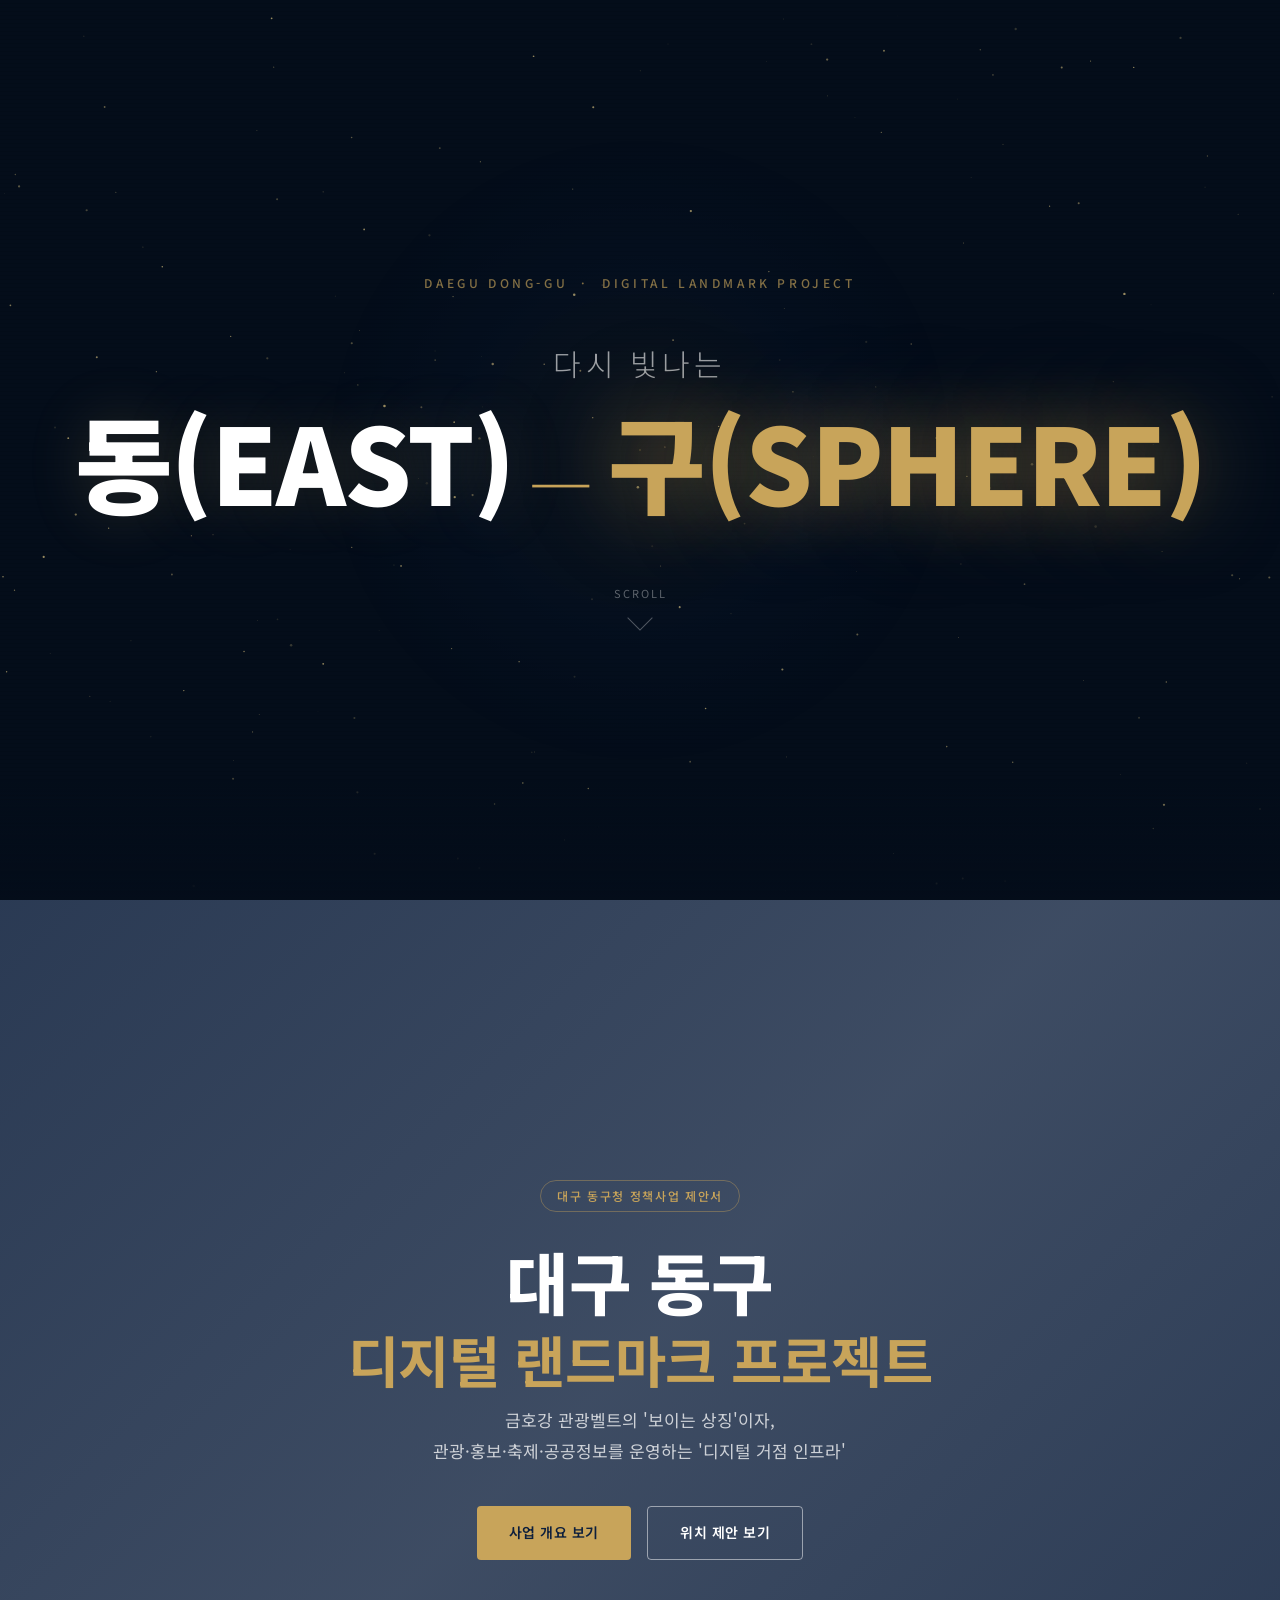
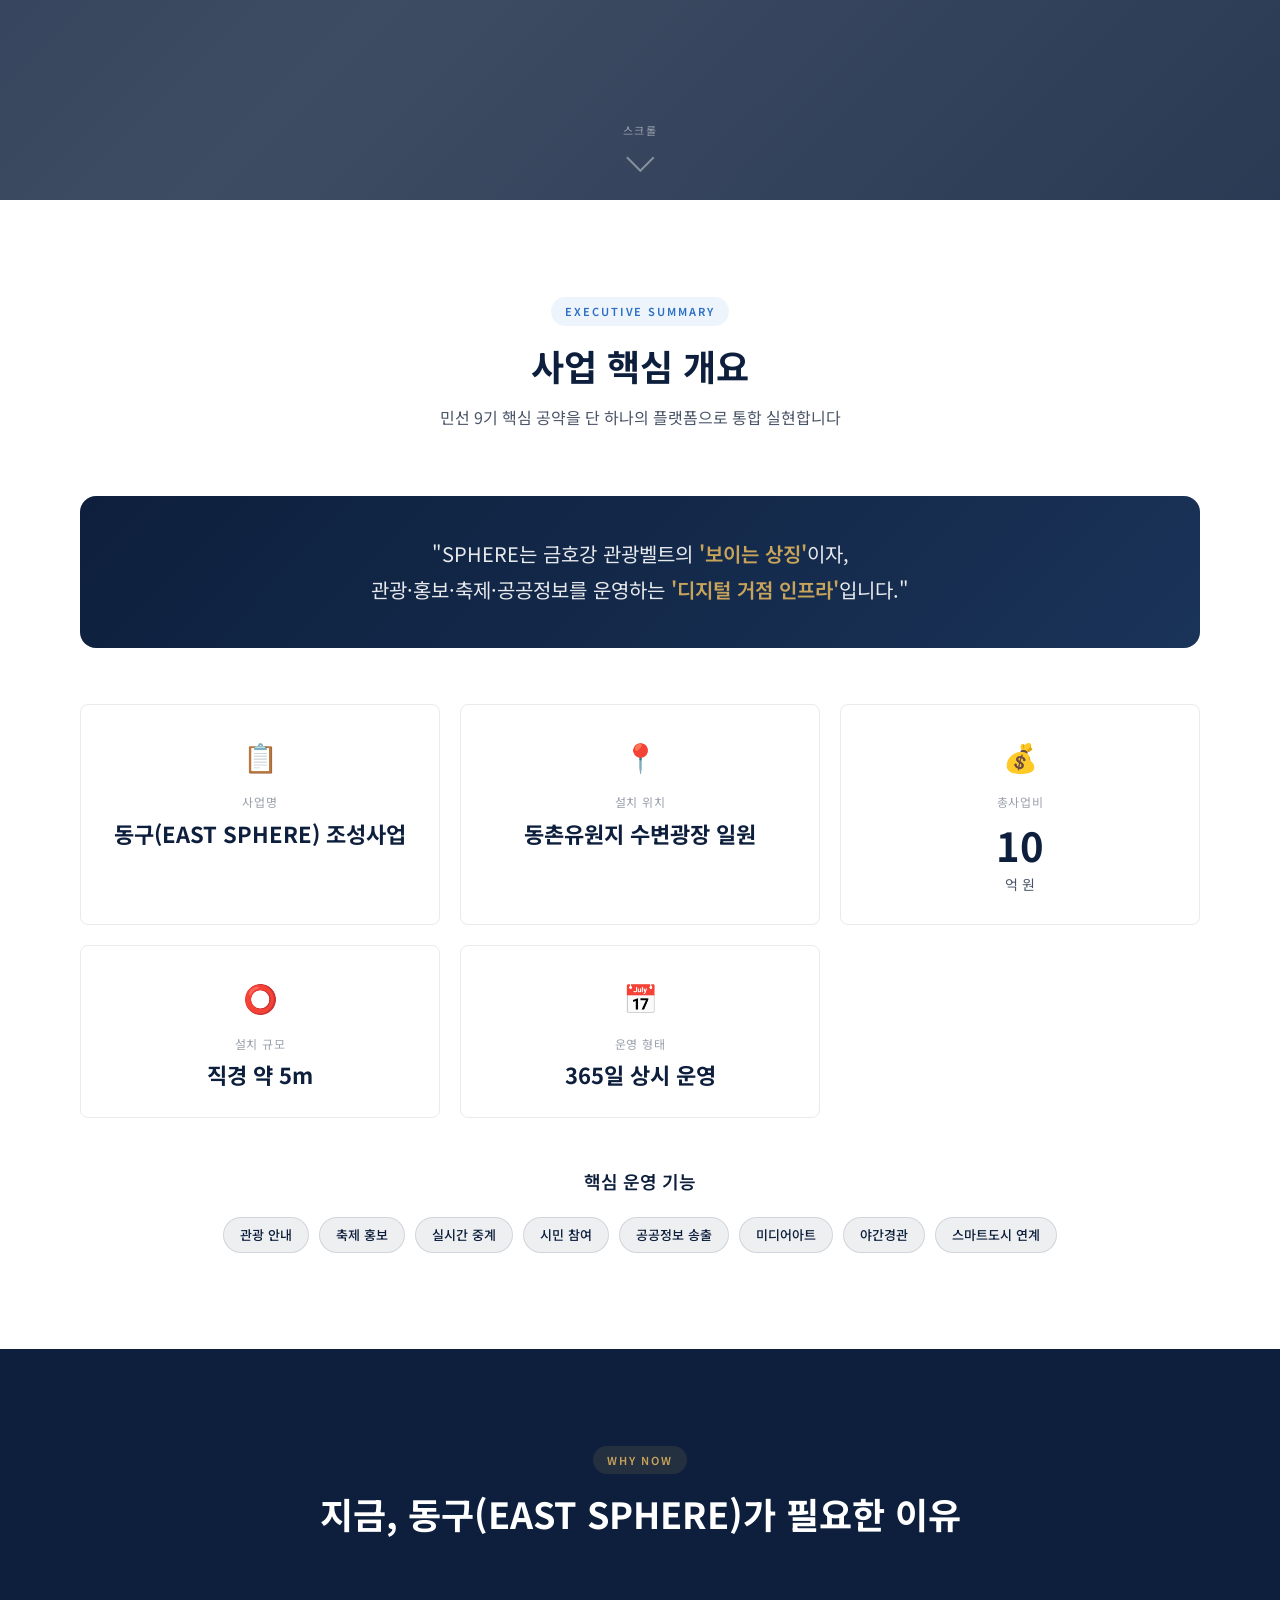
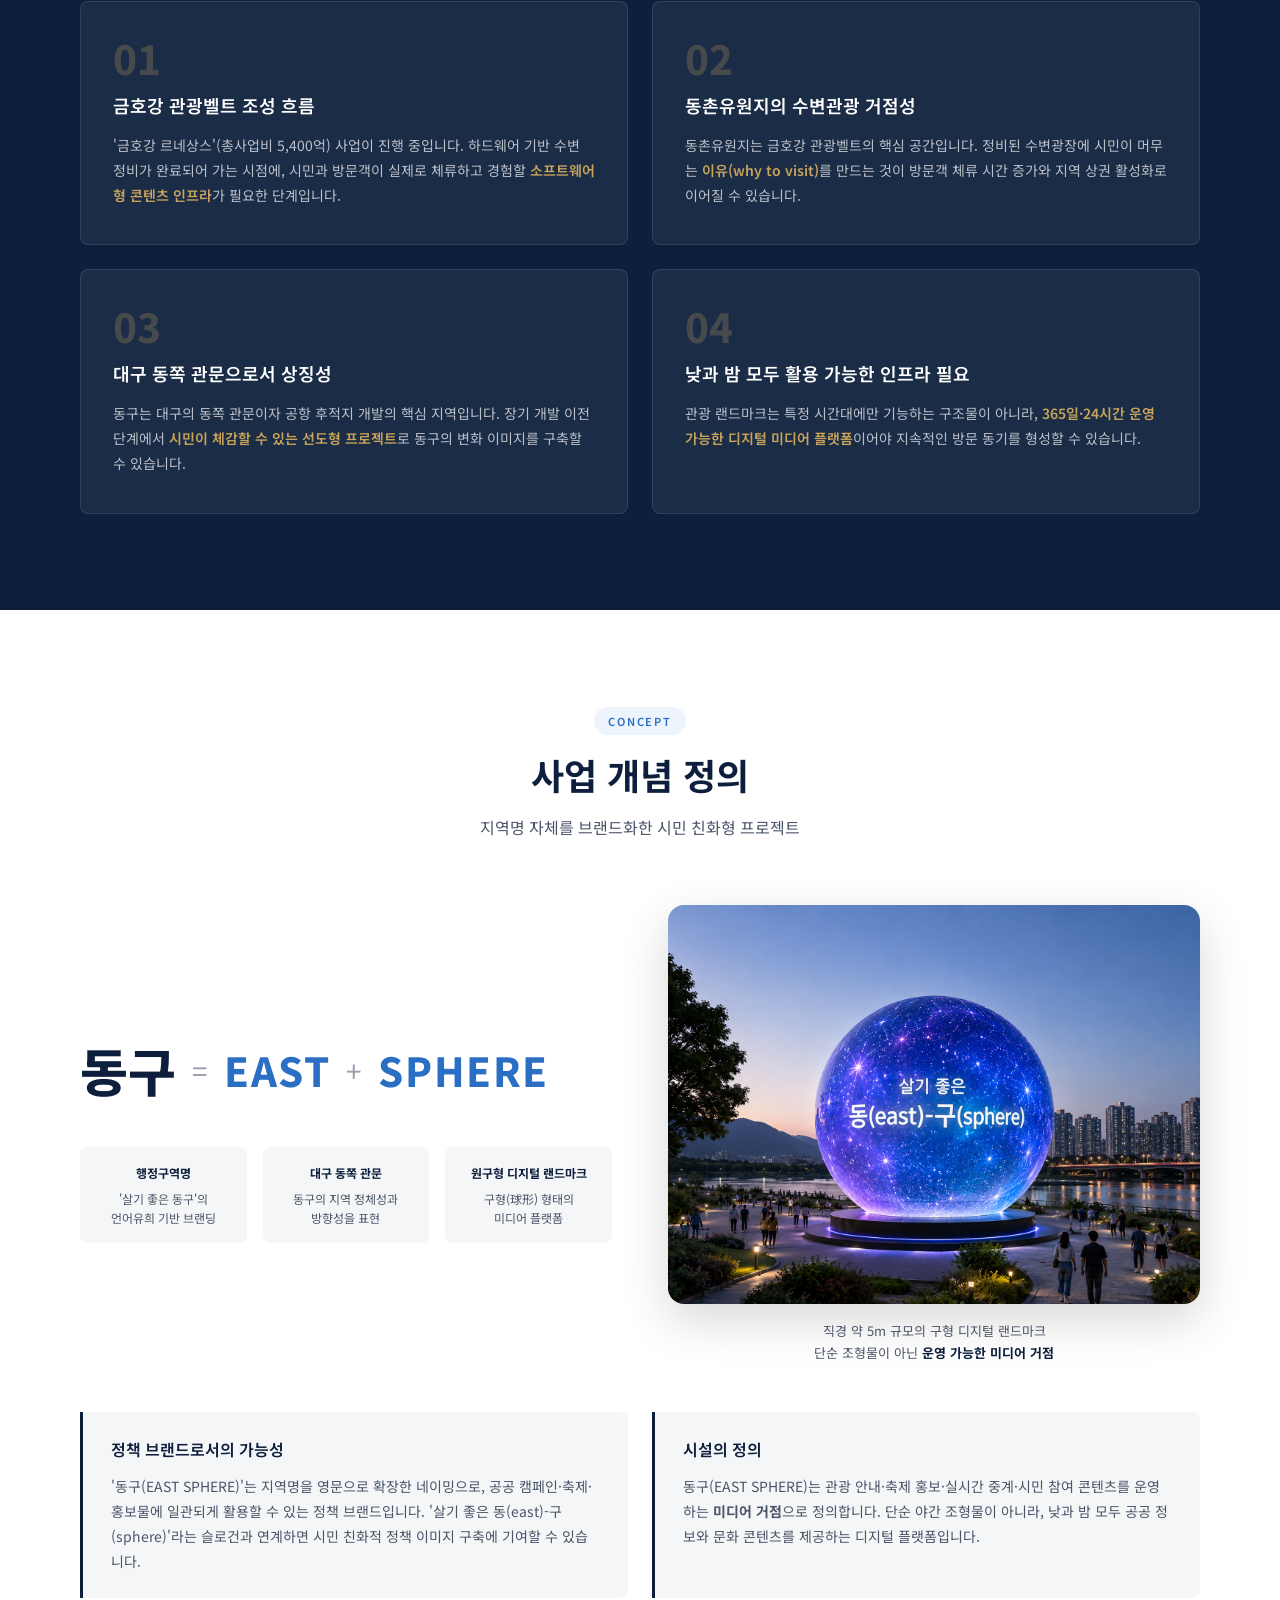
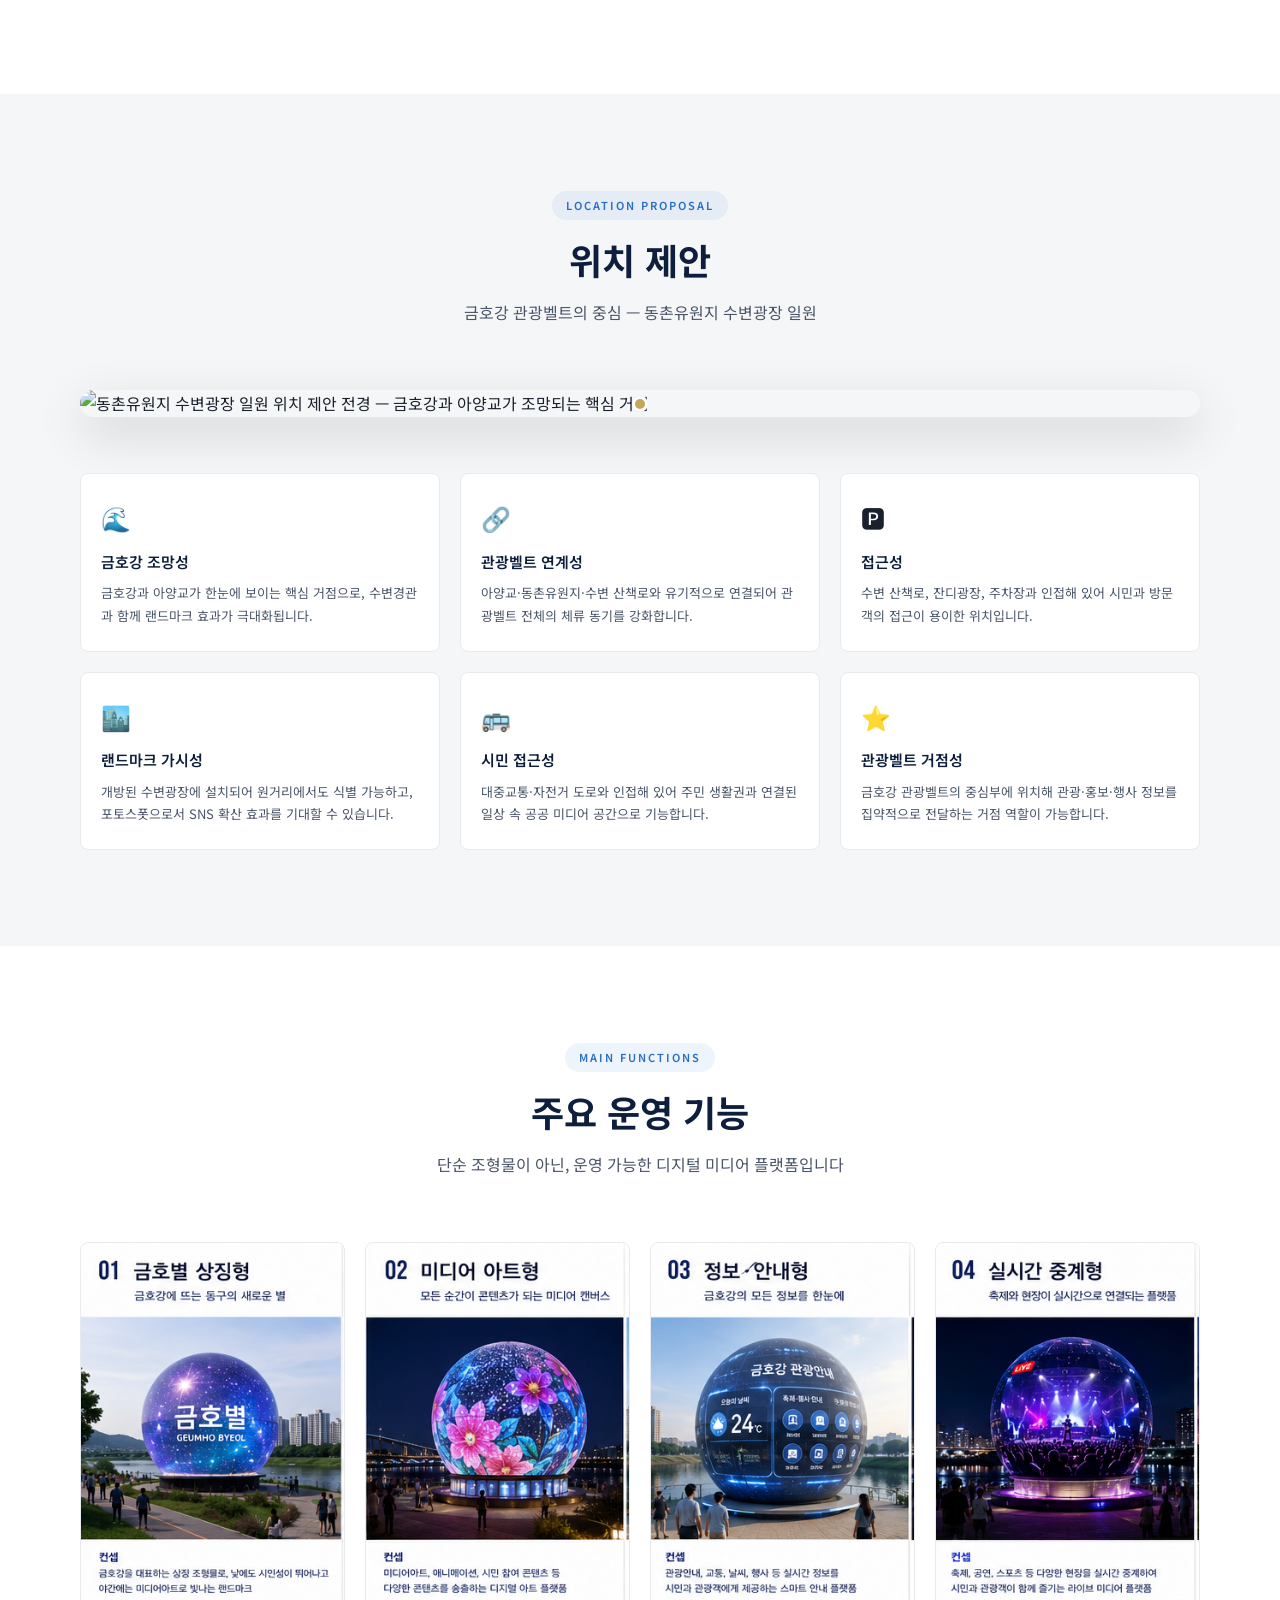
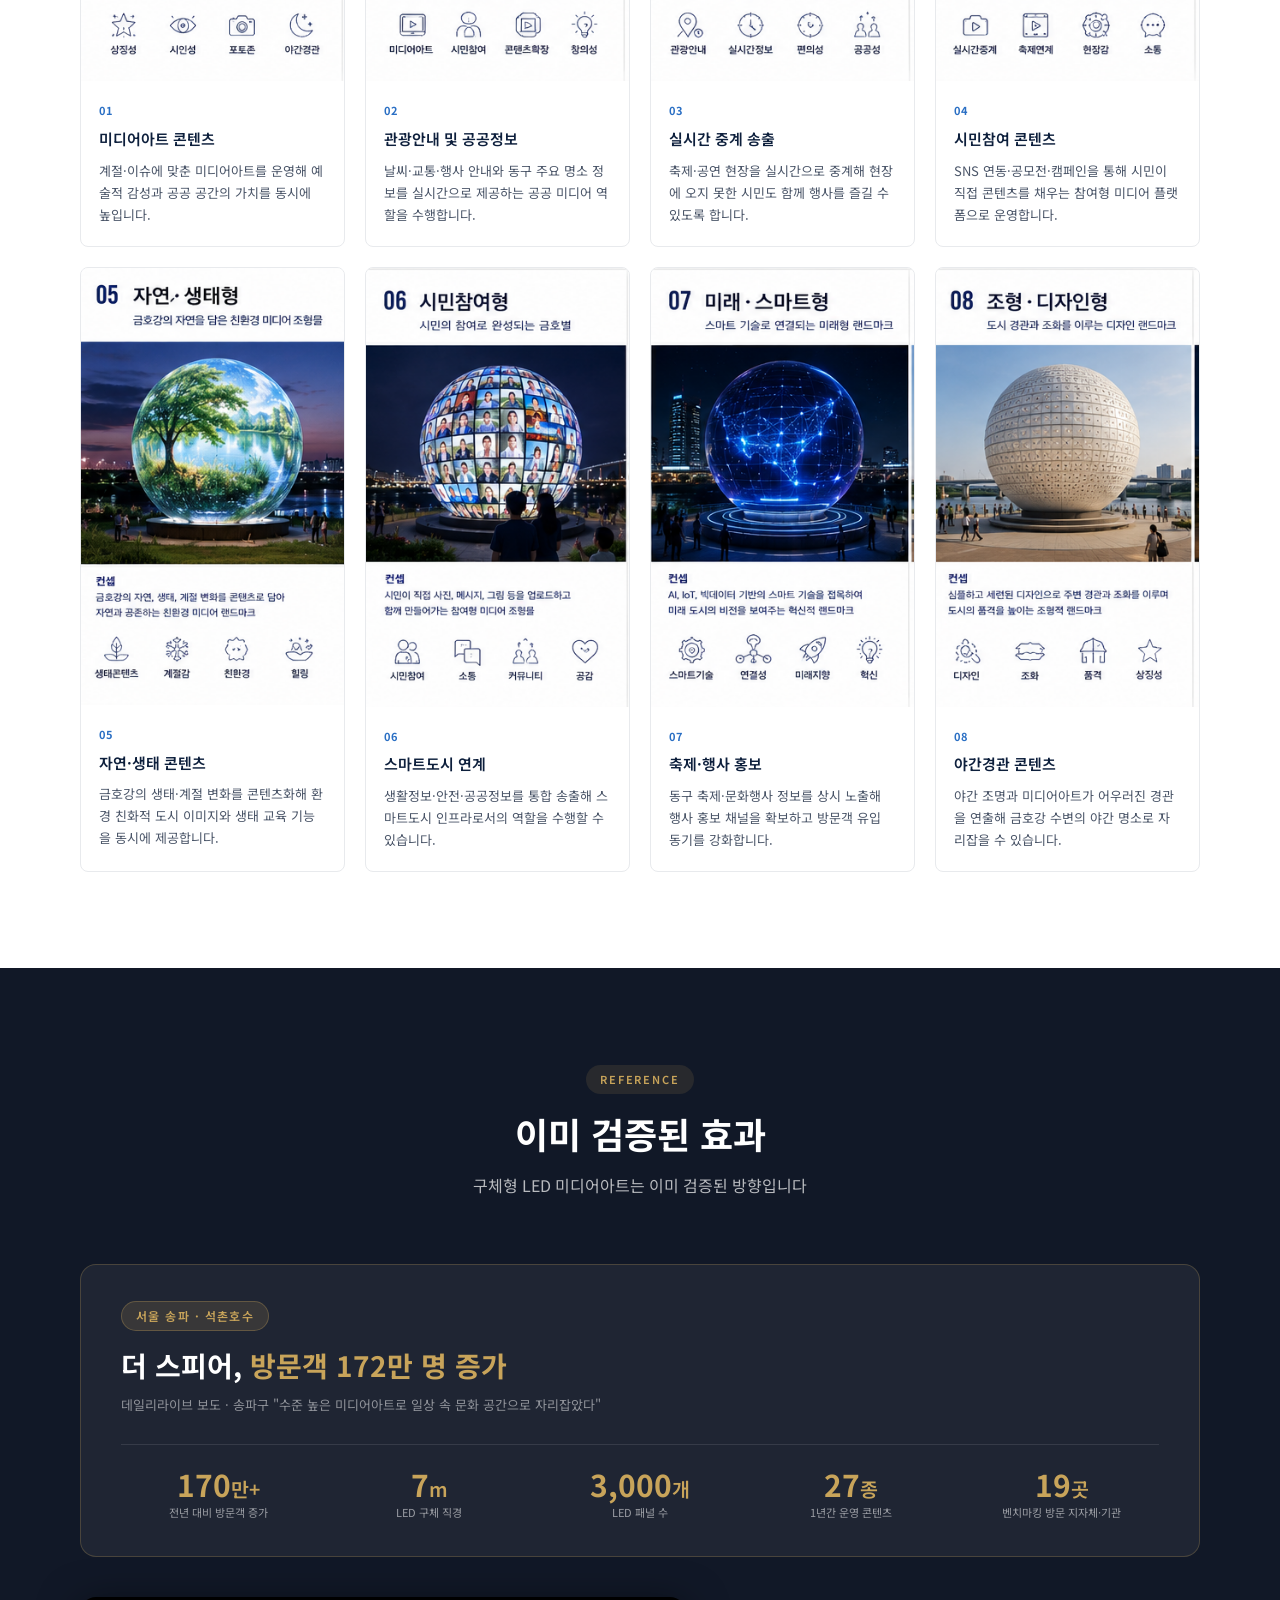
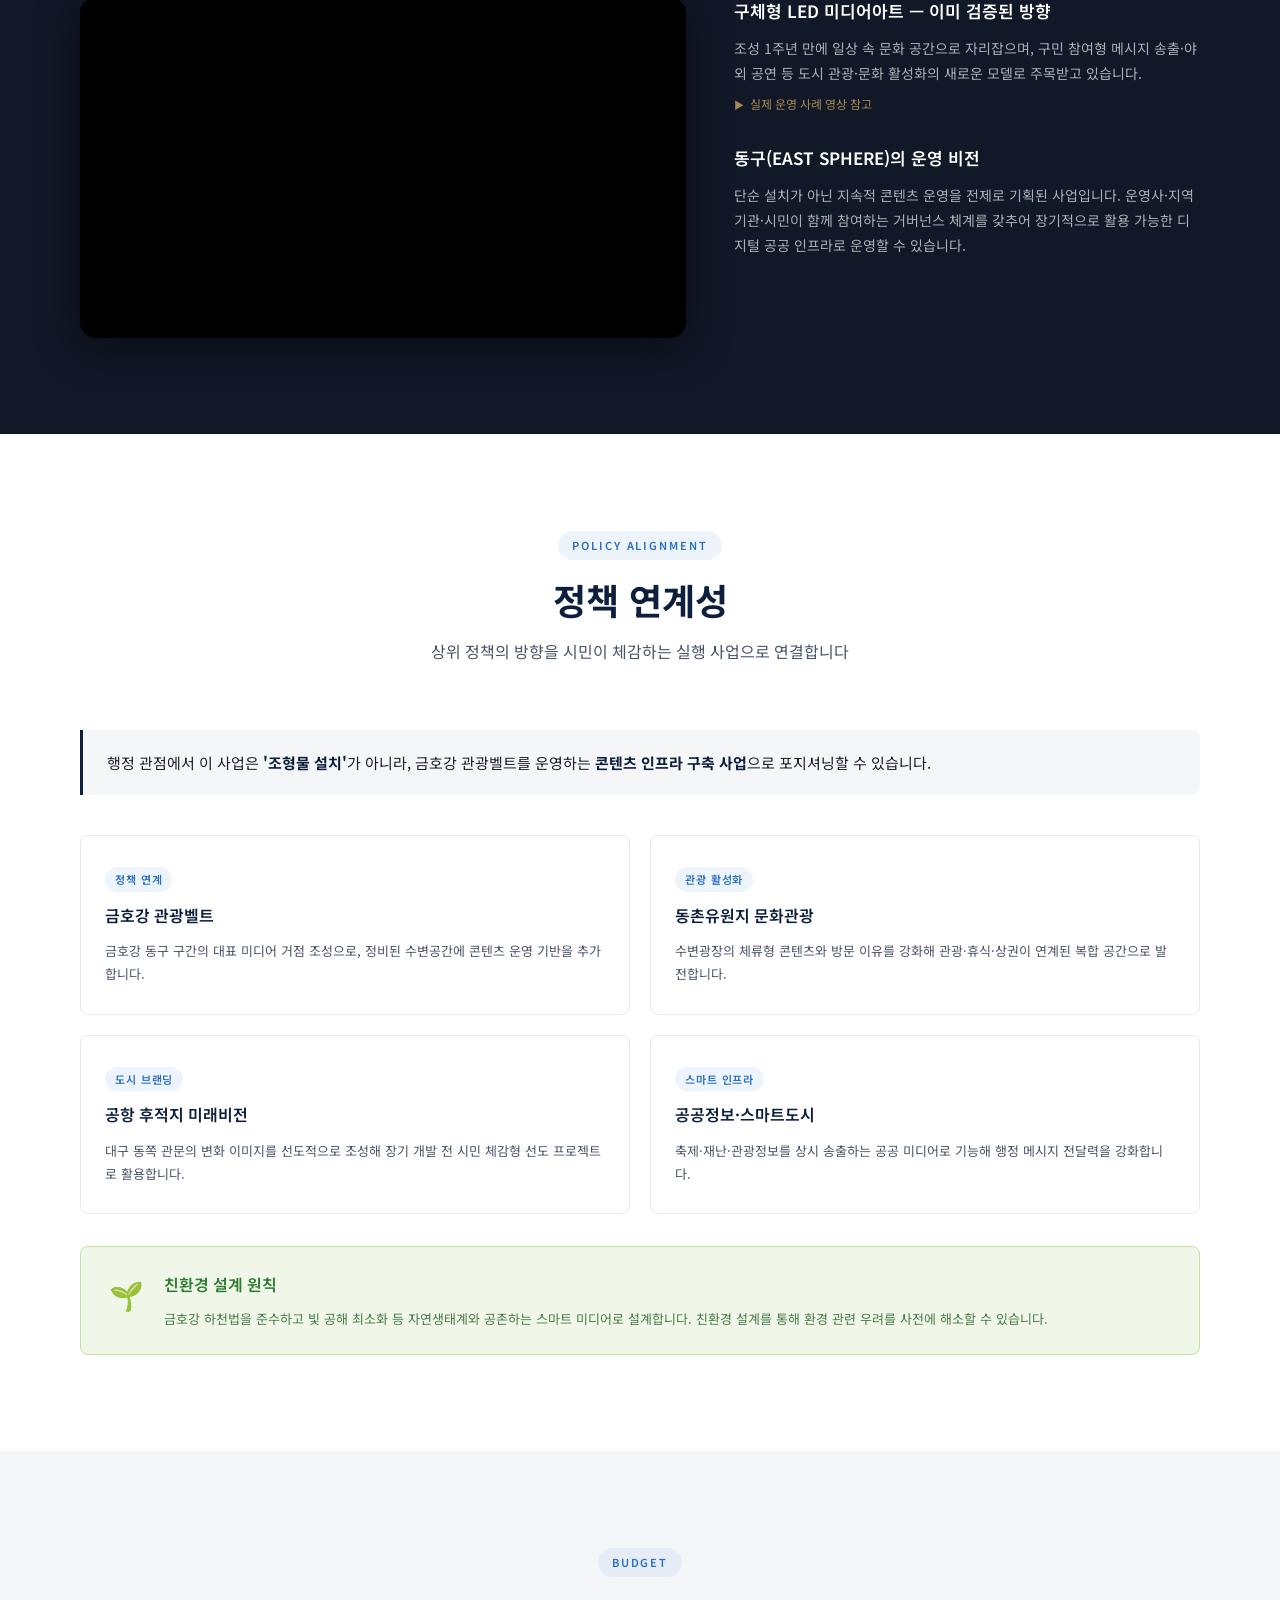
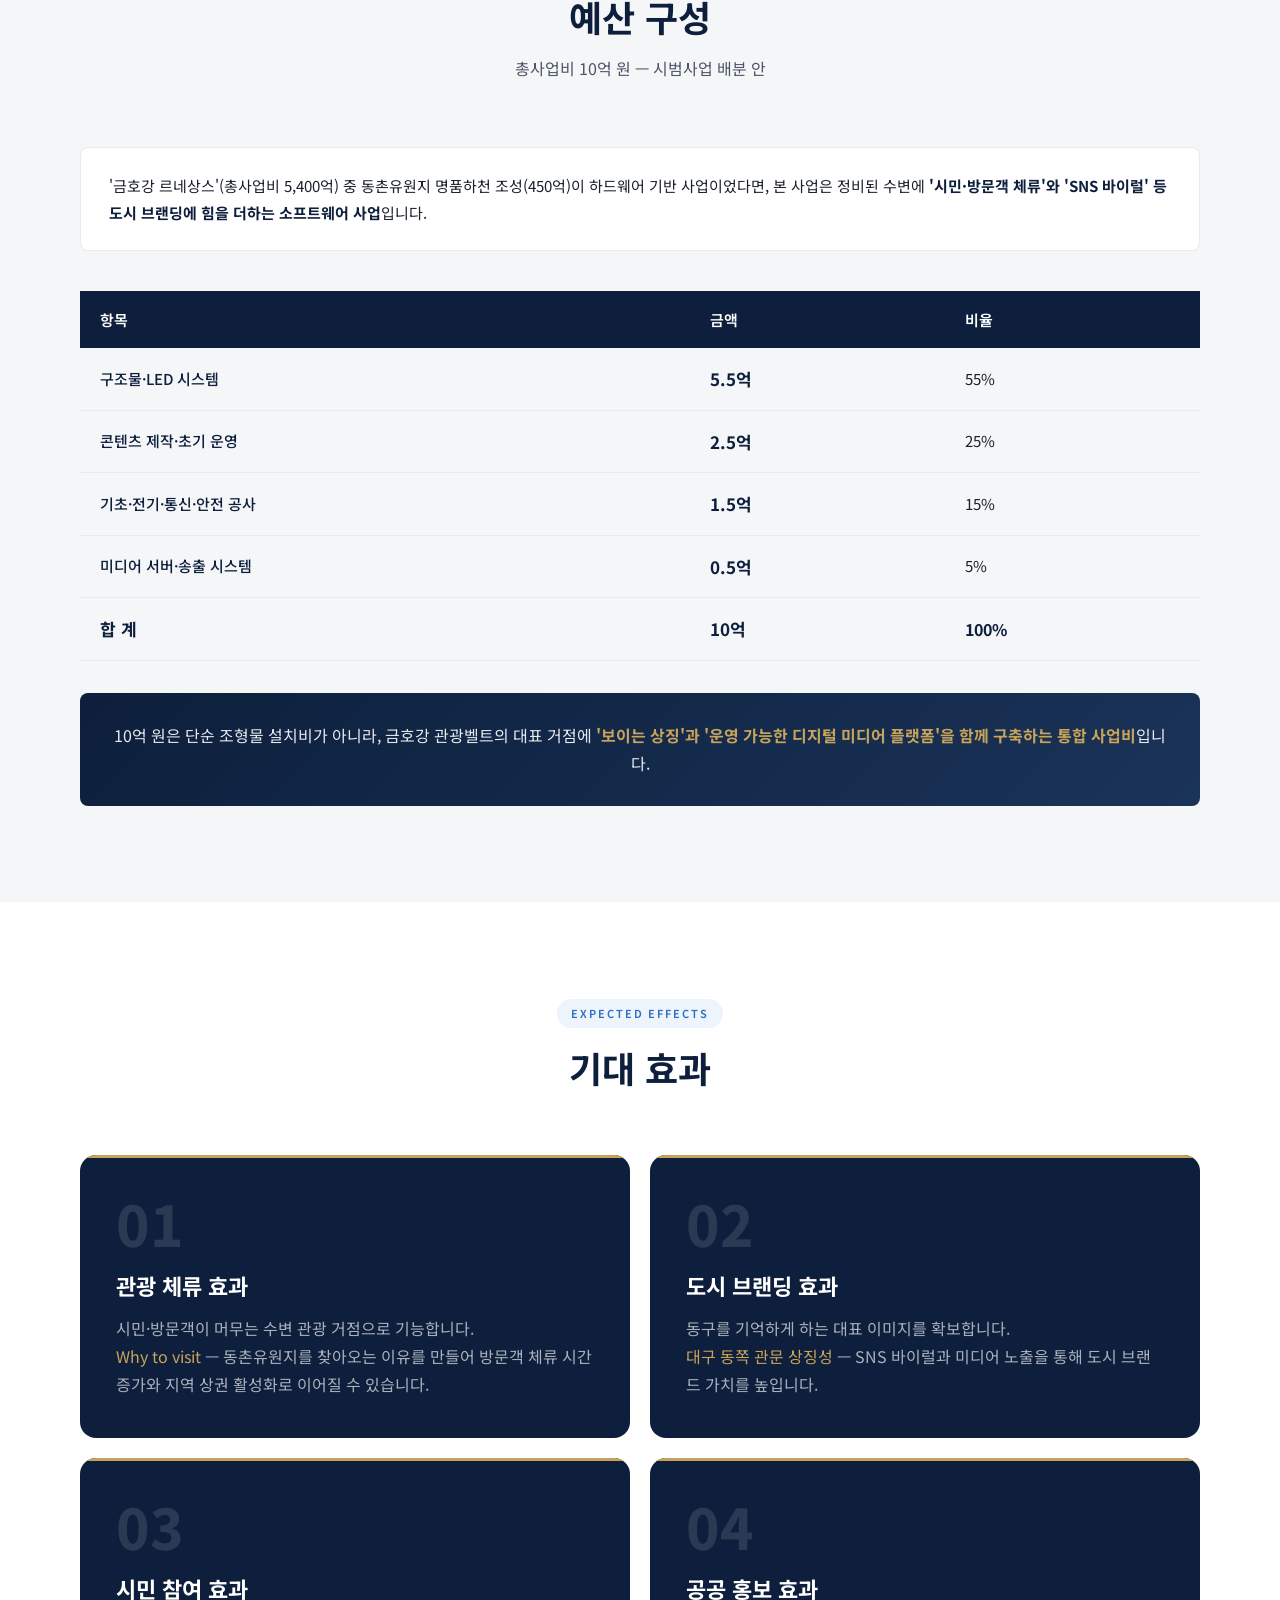
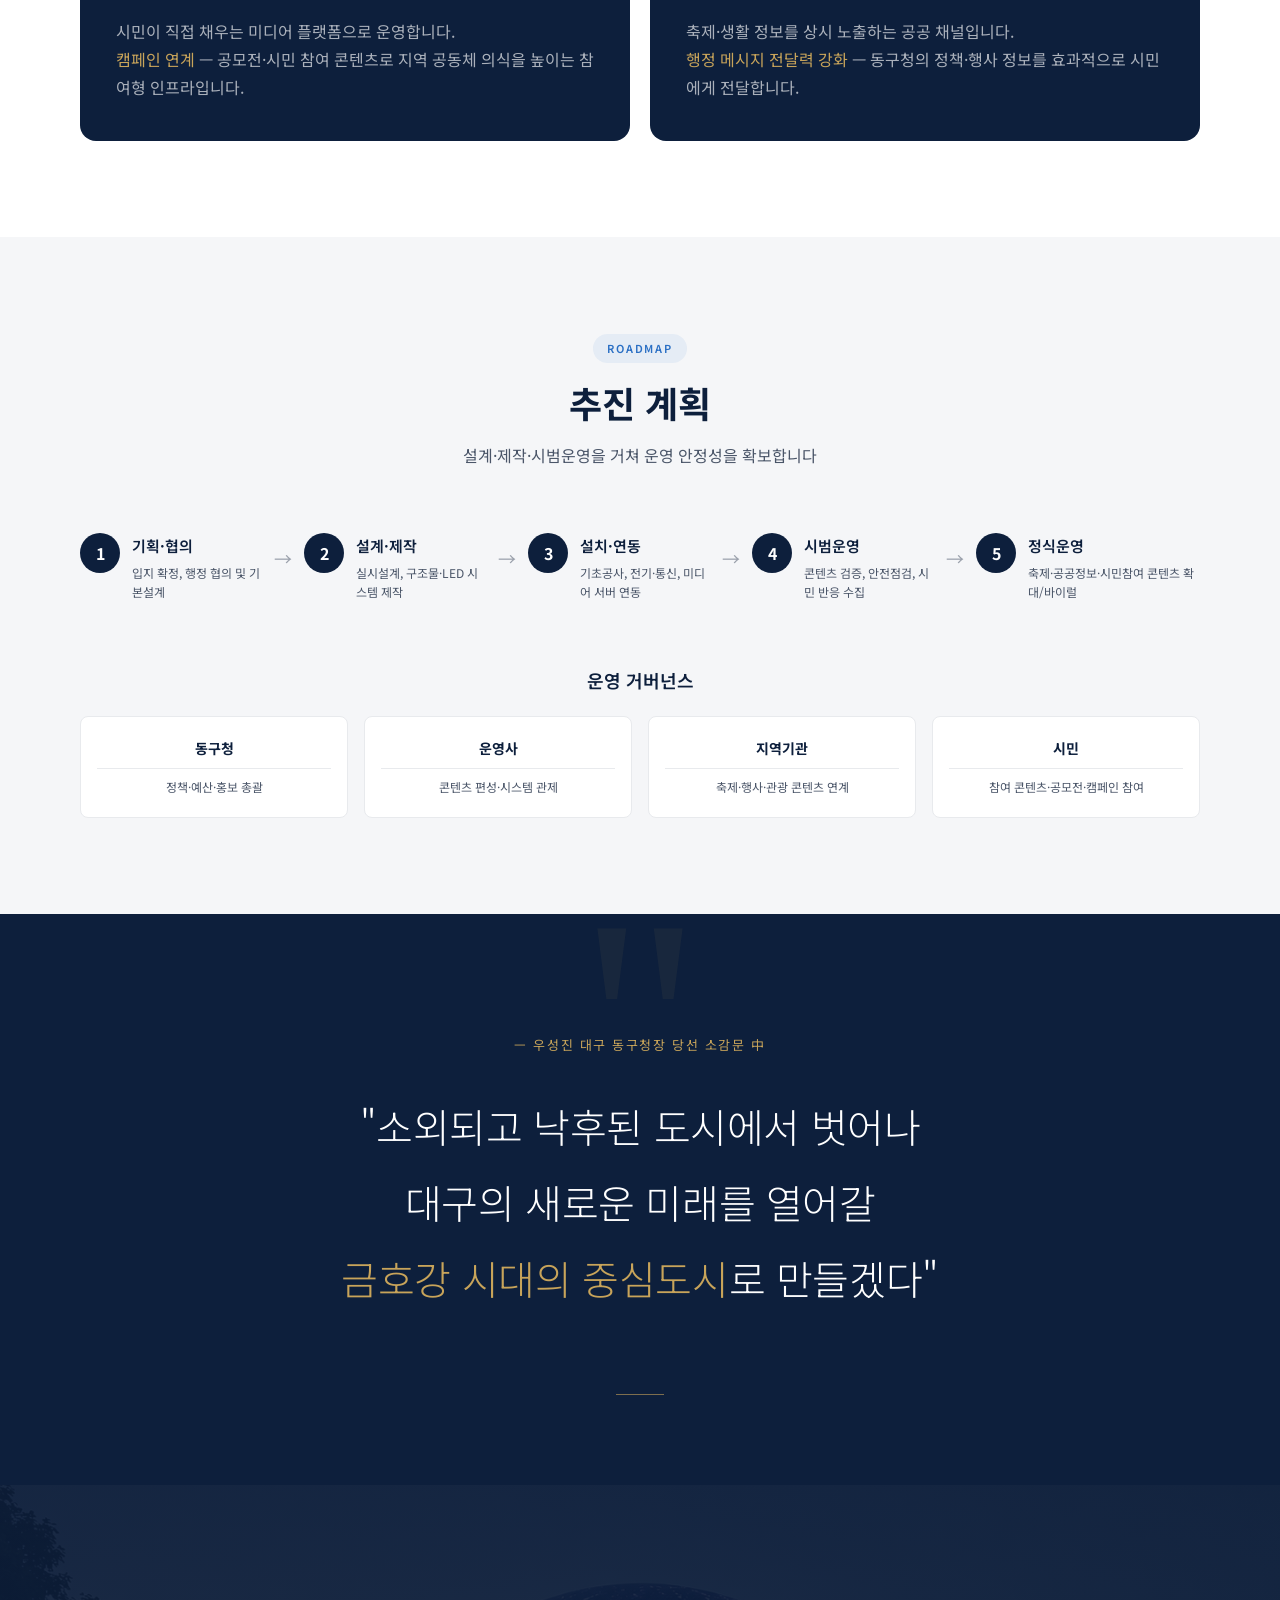
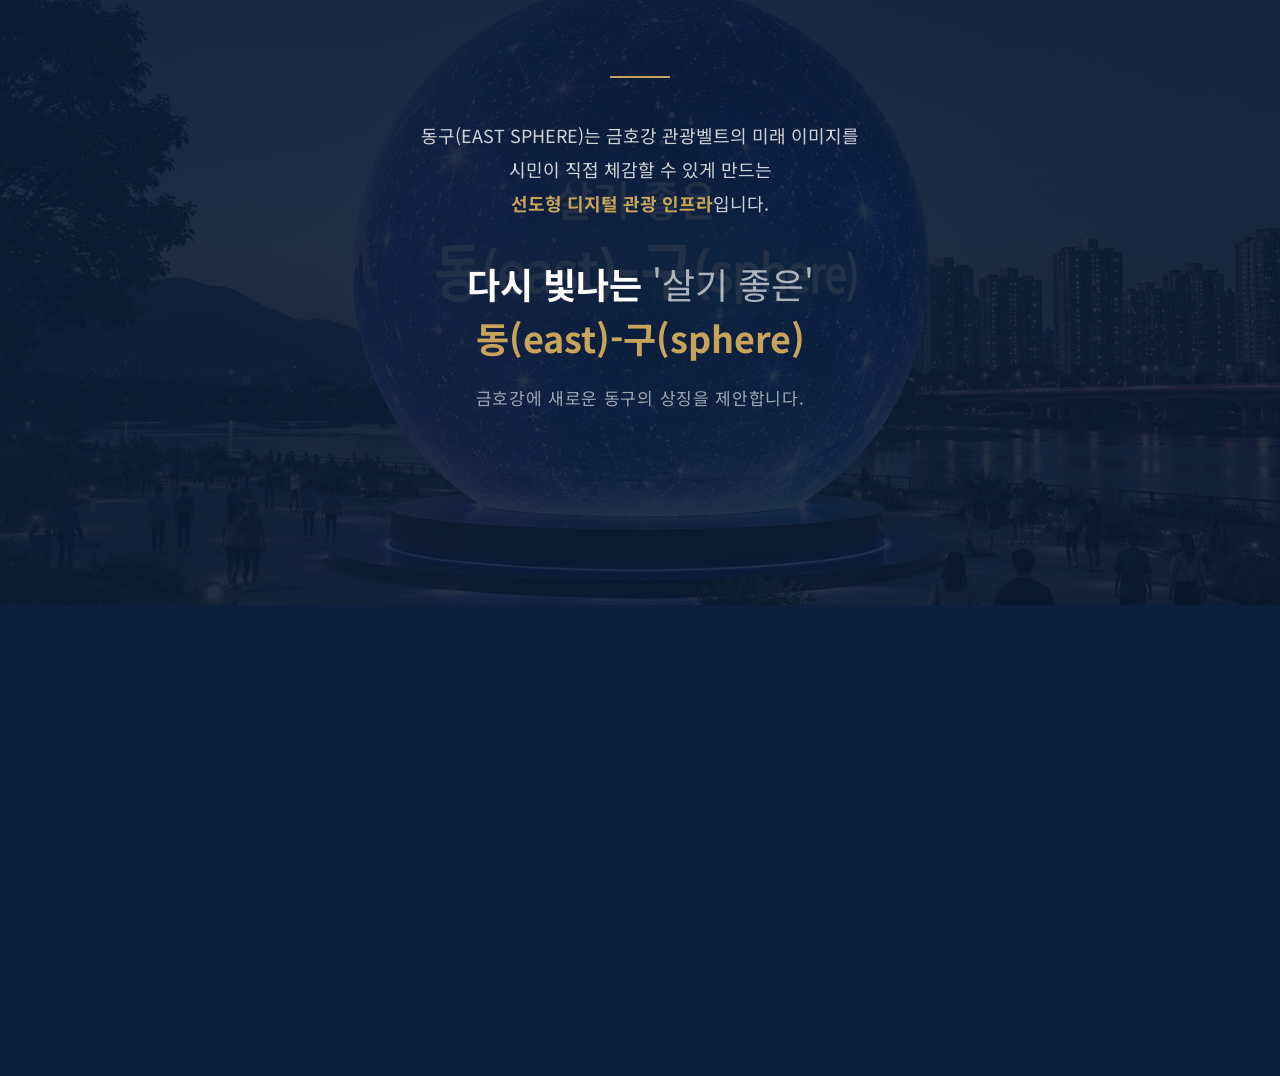
==== commit 20b6f66e: "Fix video preload: auto -> metadata to prevent render blocking Co-Authored-By: Claude Sonnet 4.6 <no" ====
--- a/index.html
+++ b/index.html
@@ -251,7 +251,7 @@
   ══════════════════════════════ -->
   <section class="hero" id="hero">
     <div class="hero-bg">
-      <video autoplay muted loop playsinline preload="auto">
+      <video autoplay muted loop playsinline preload="metadata">
         <source src="assets/videos/east_sphere_slow_25s_no_bgm.mp4" type="video/mp4">
         <img src="assets/images/Main.png" alt="동구(EAST SPHERE) 구형 디지털 랜드마크 메인 비주얼">
       </video>
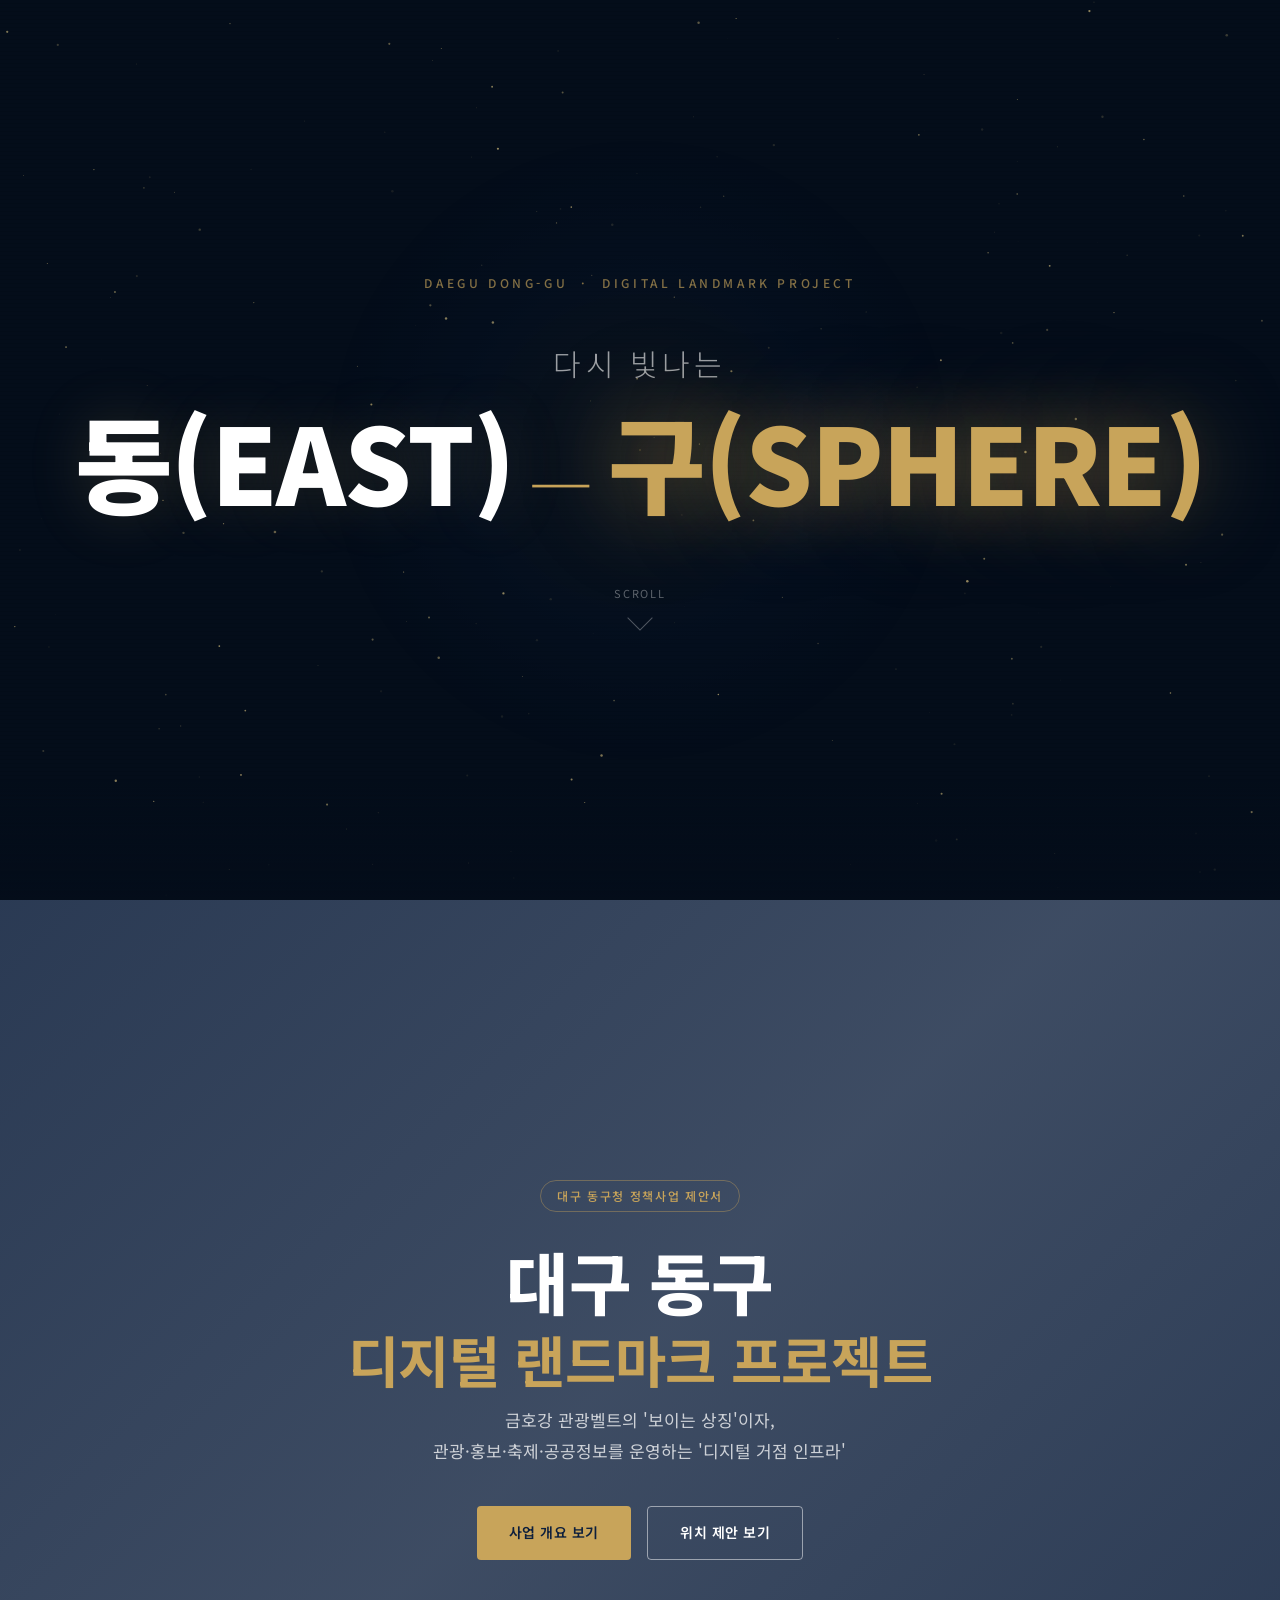
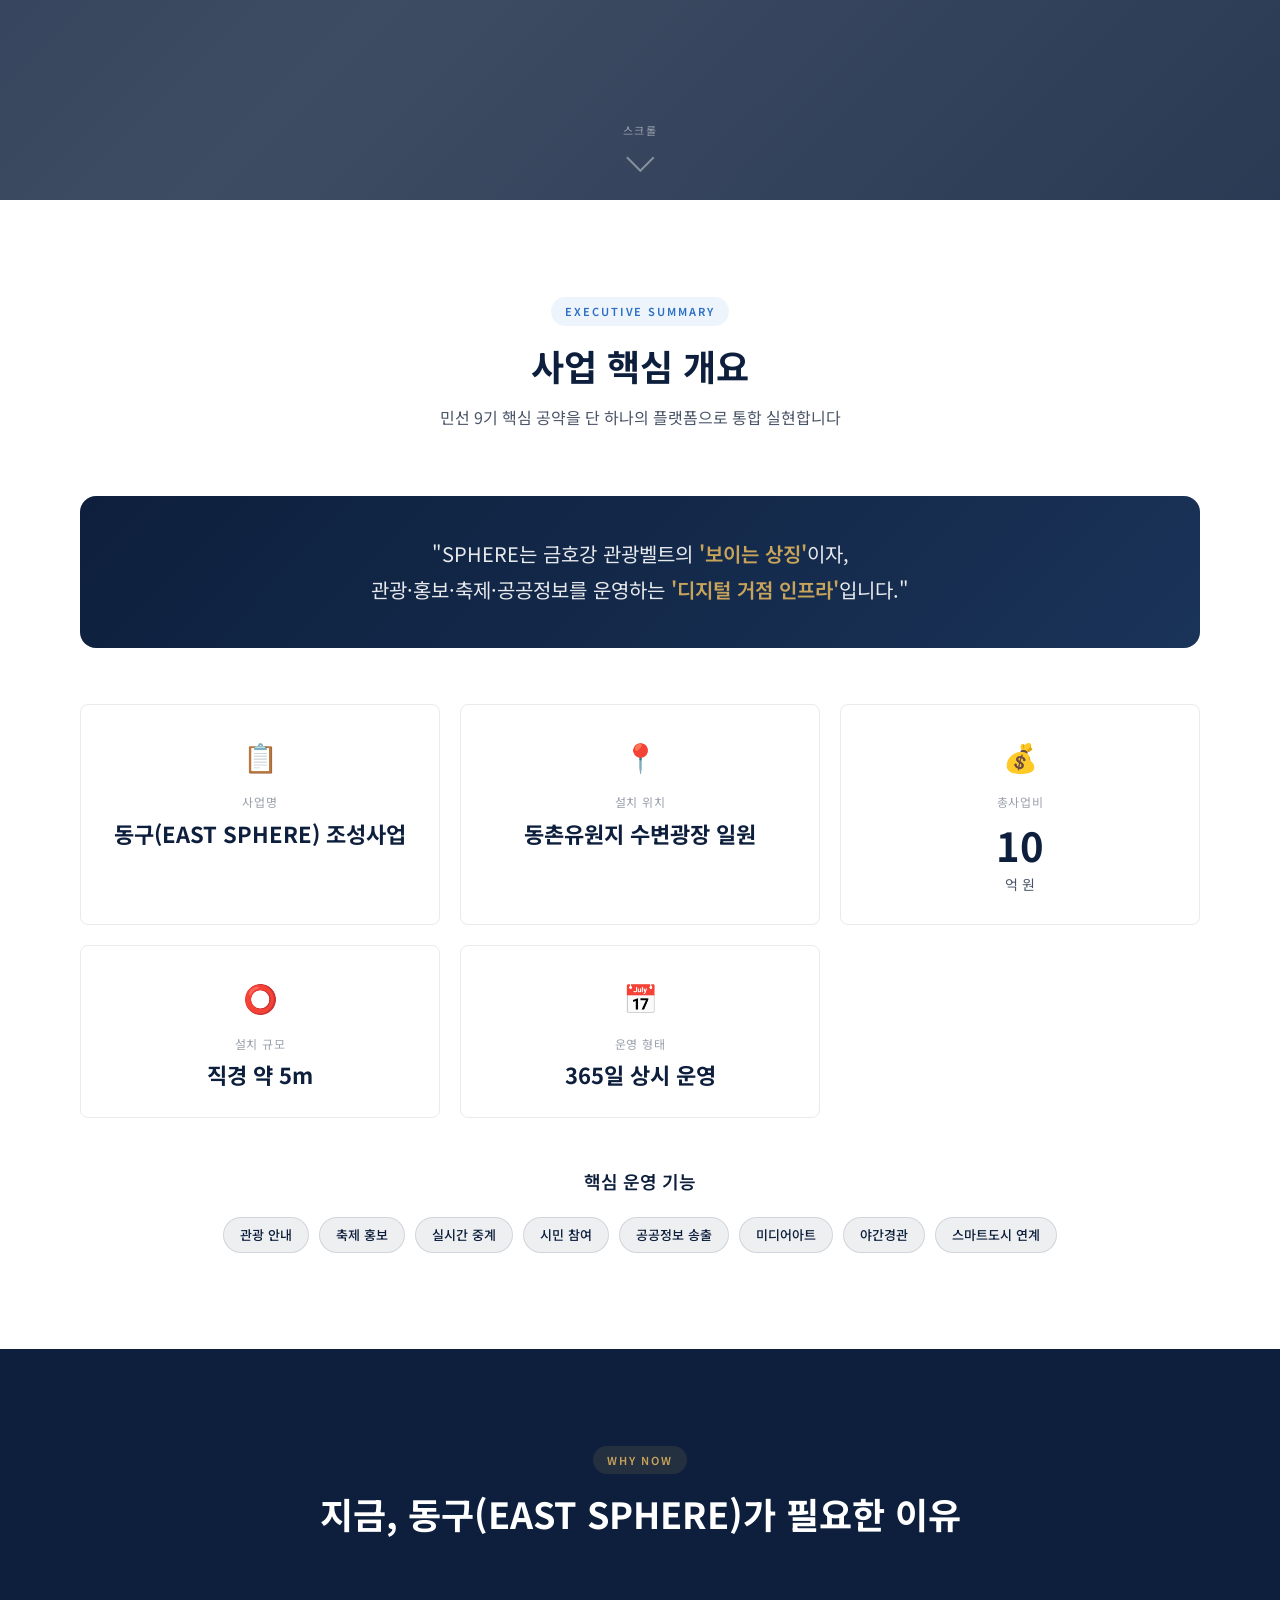
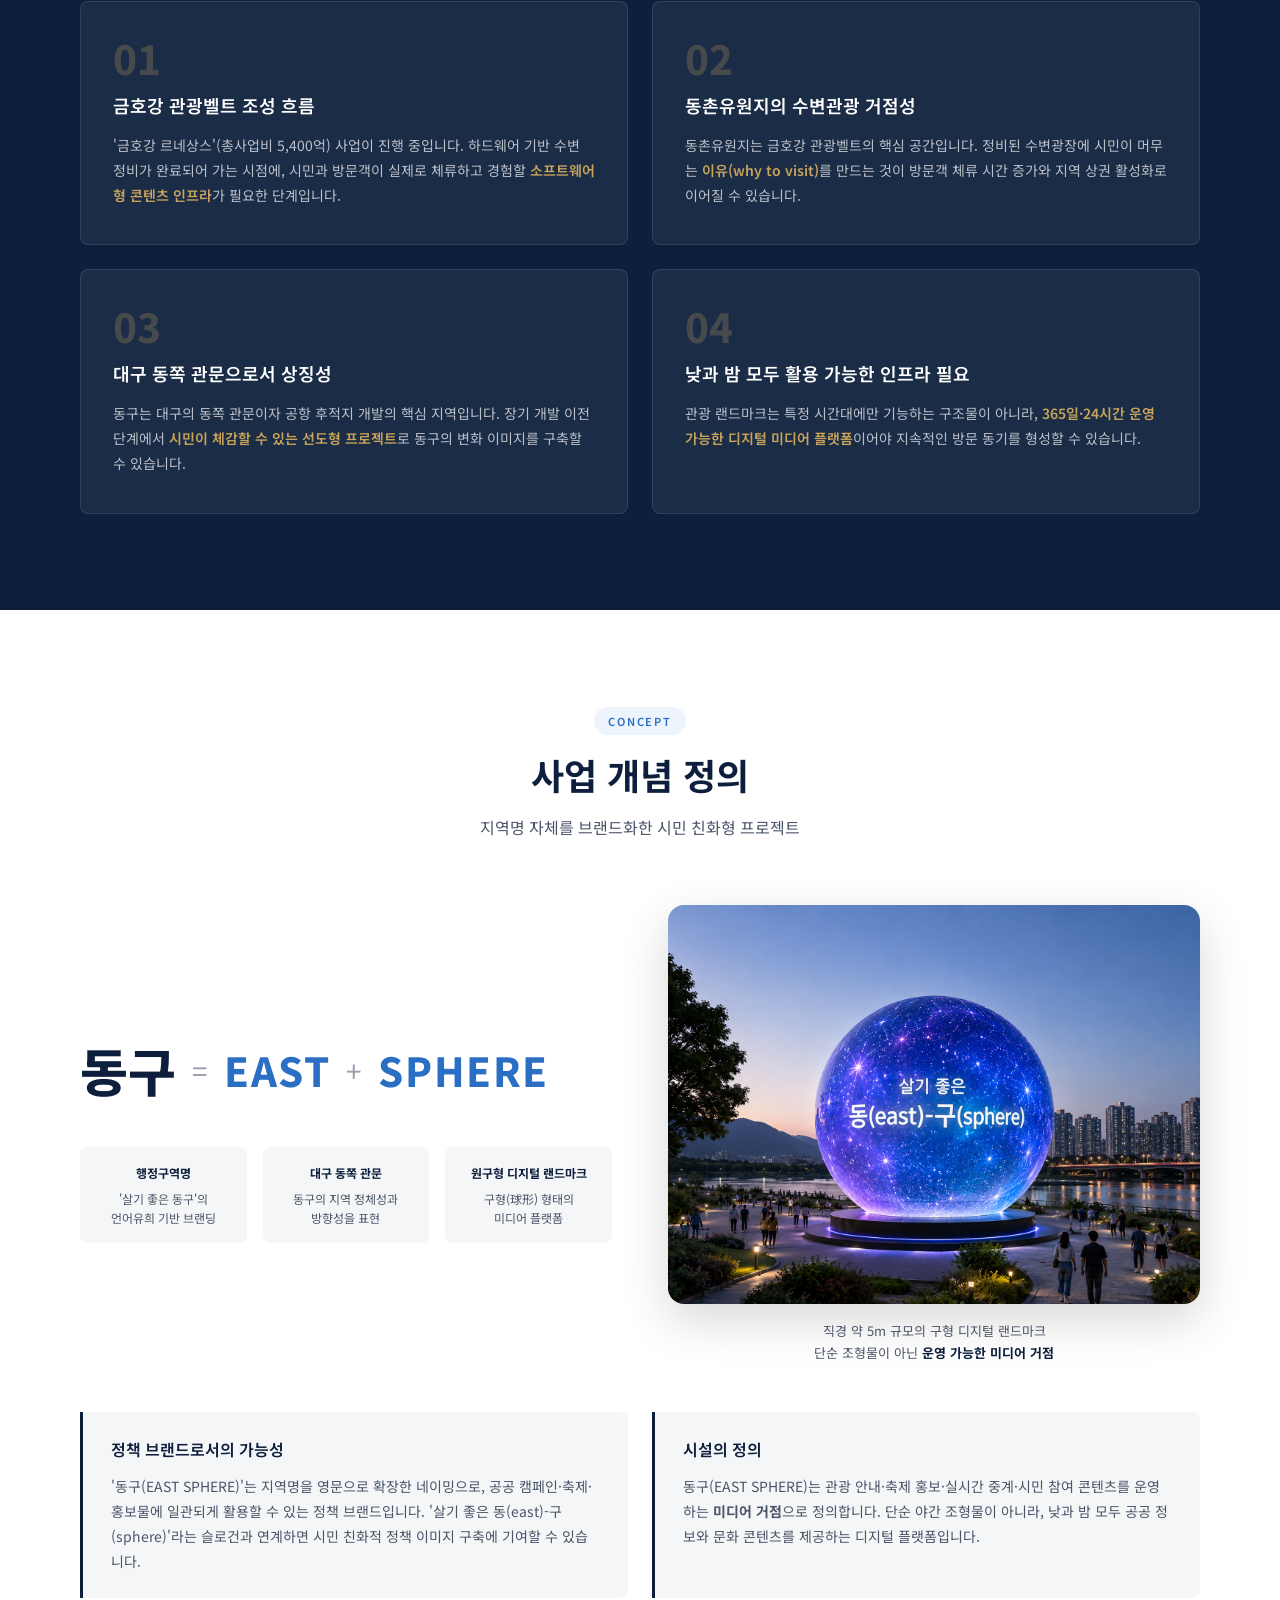
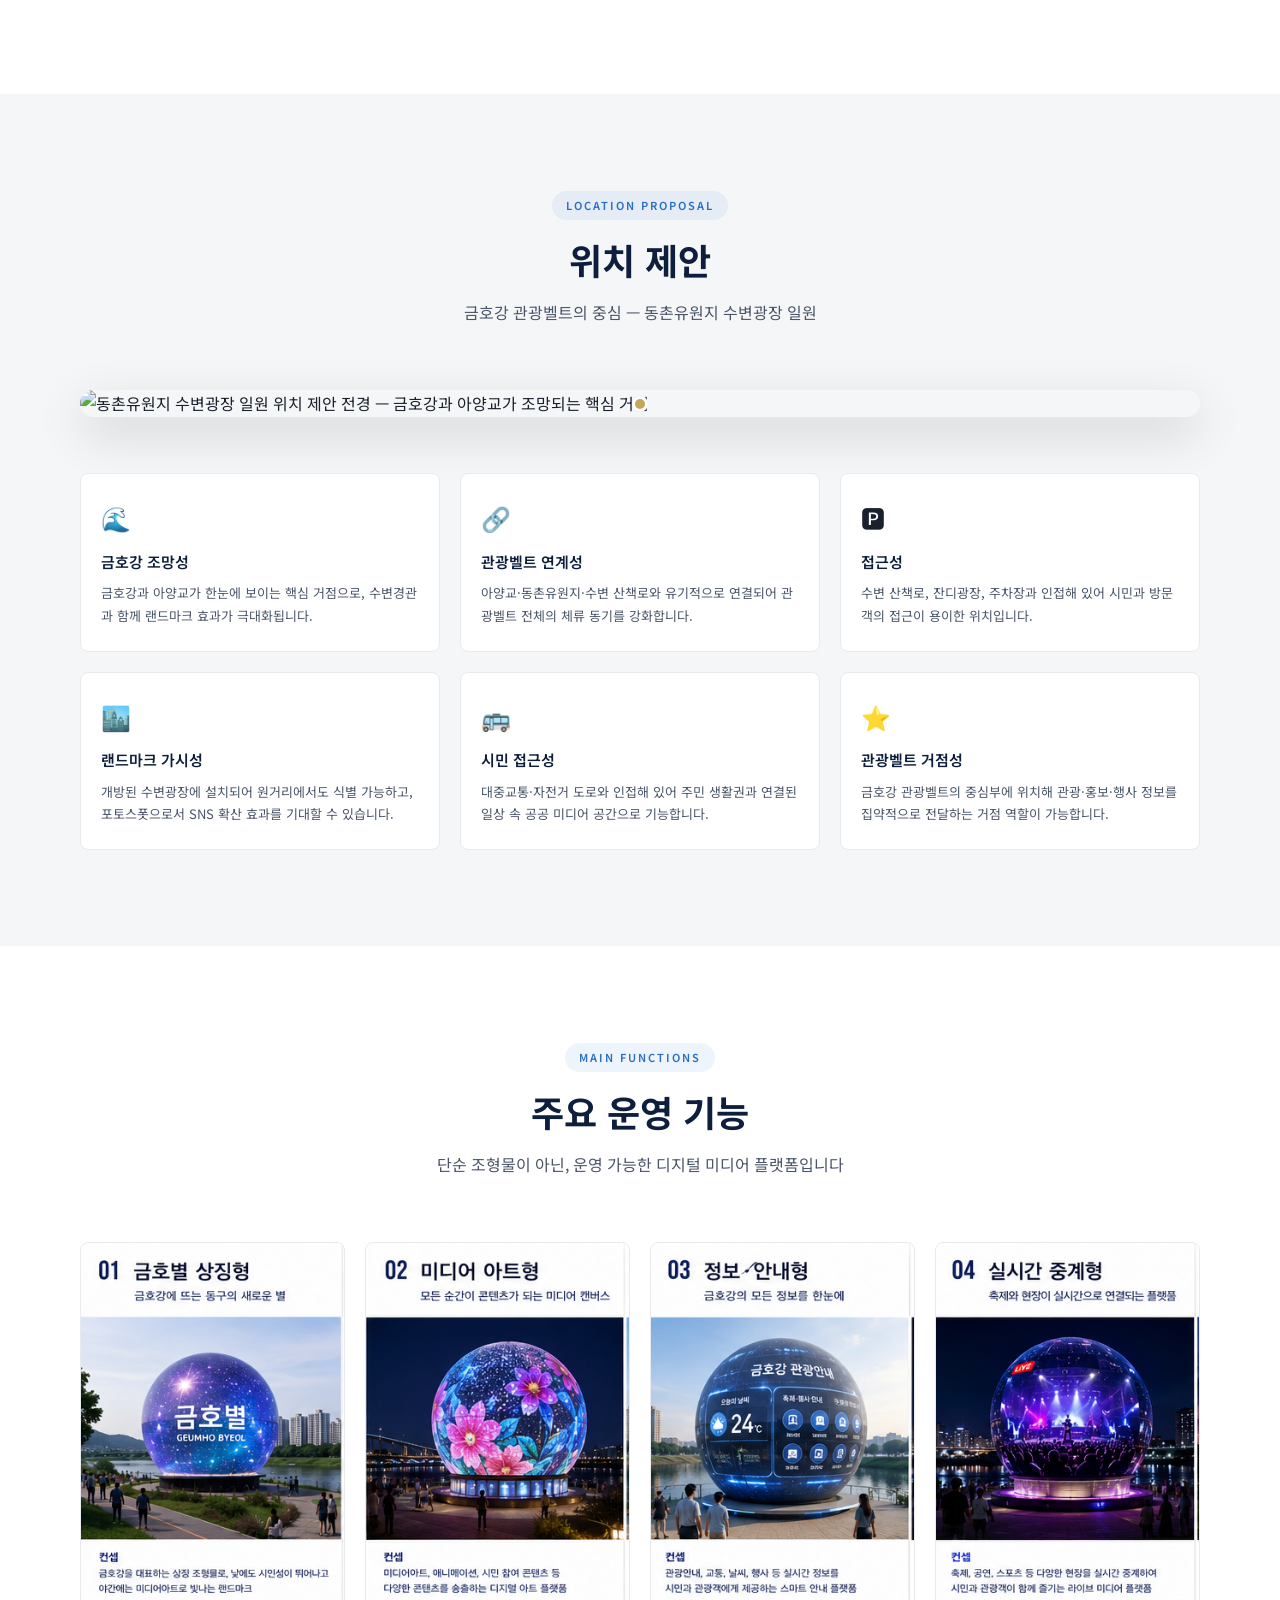
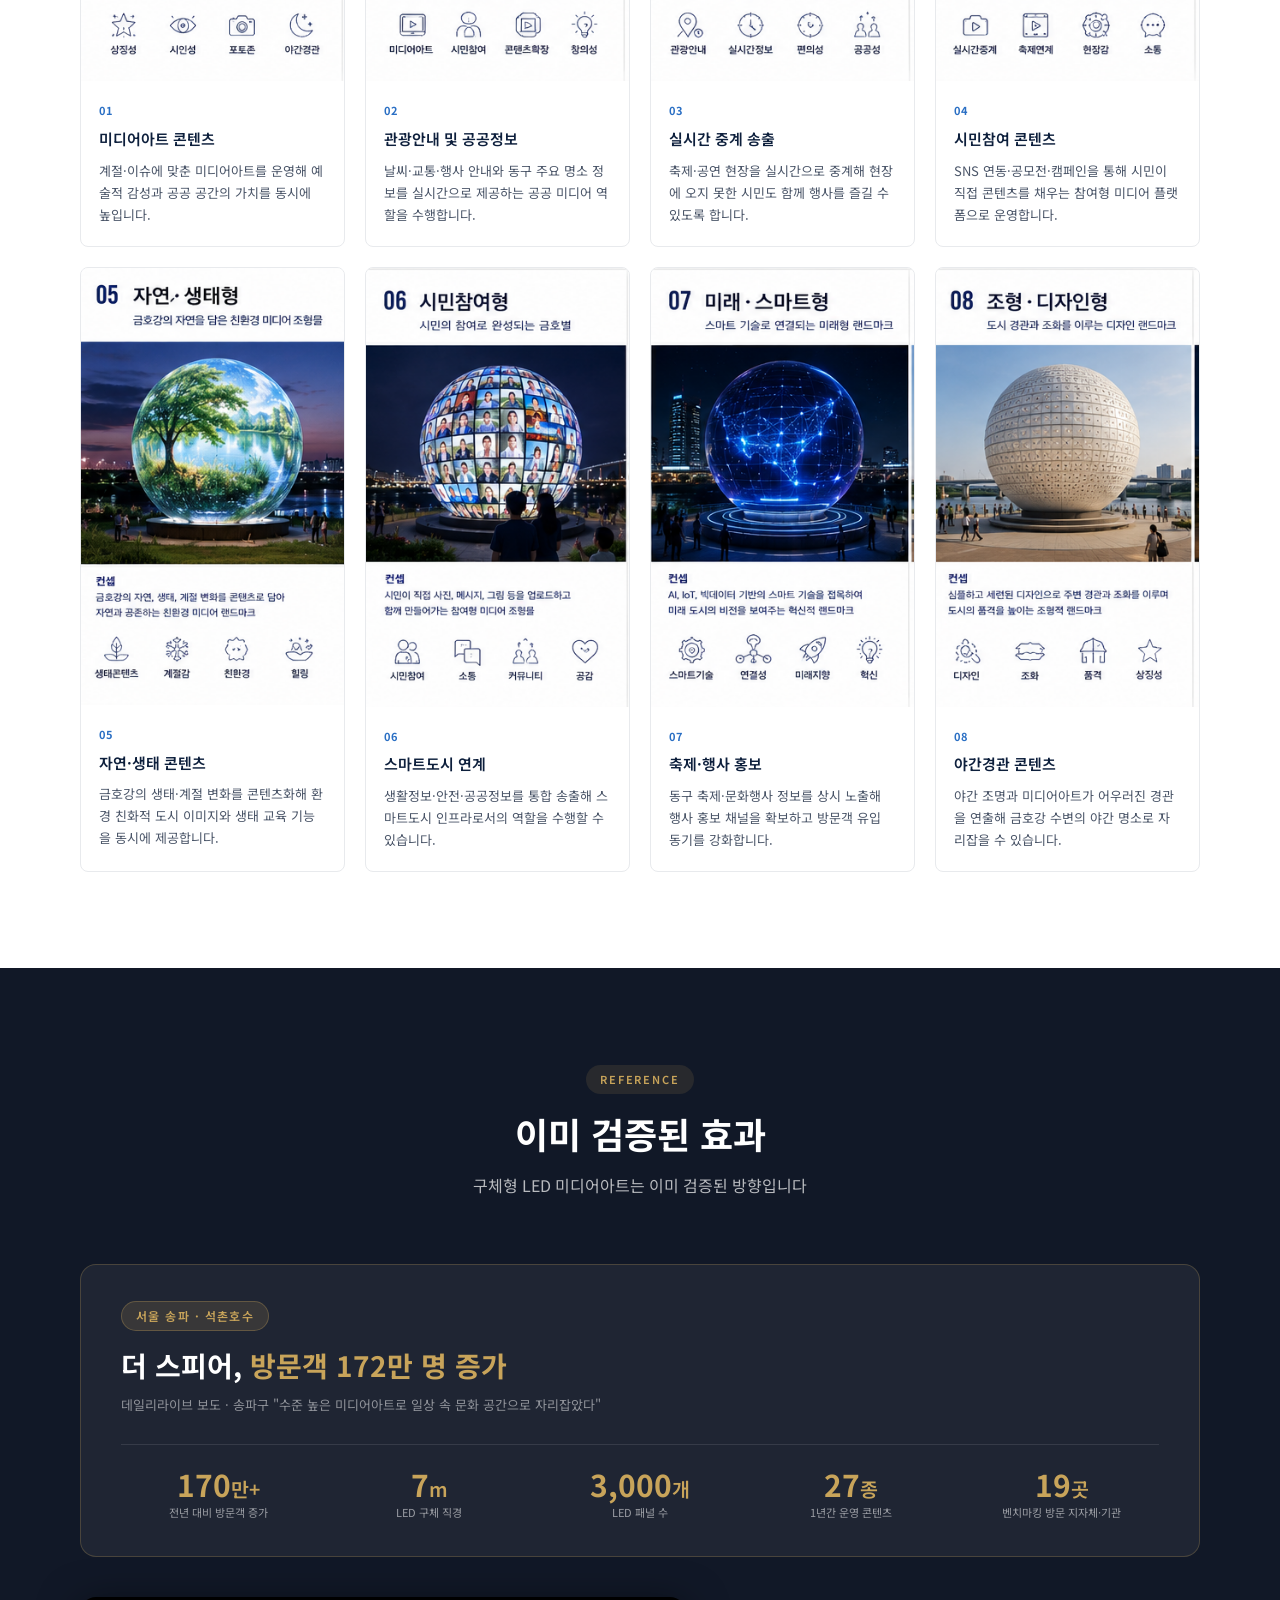
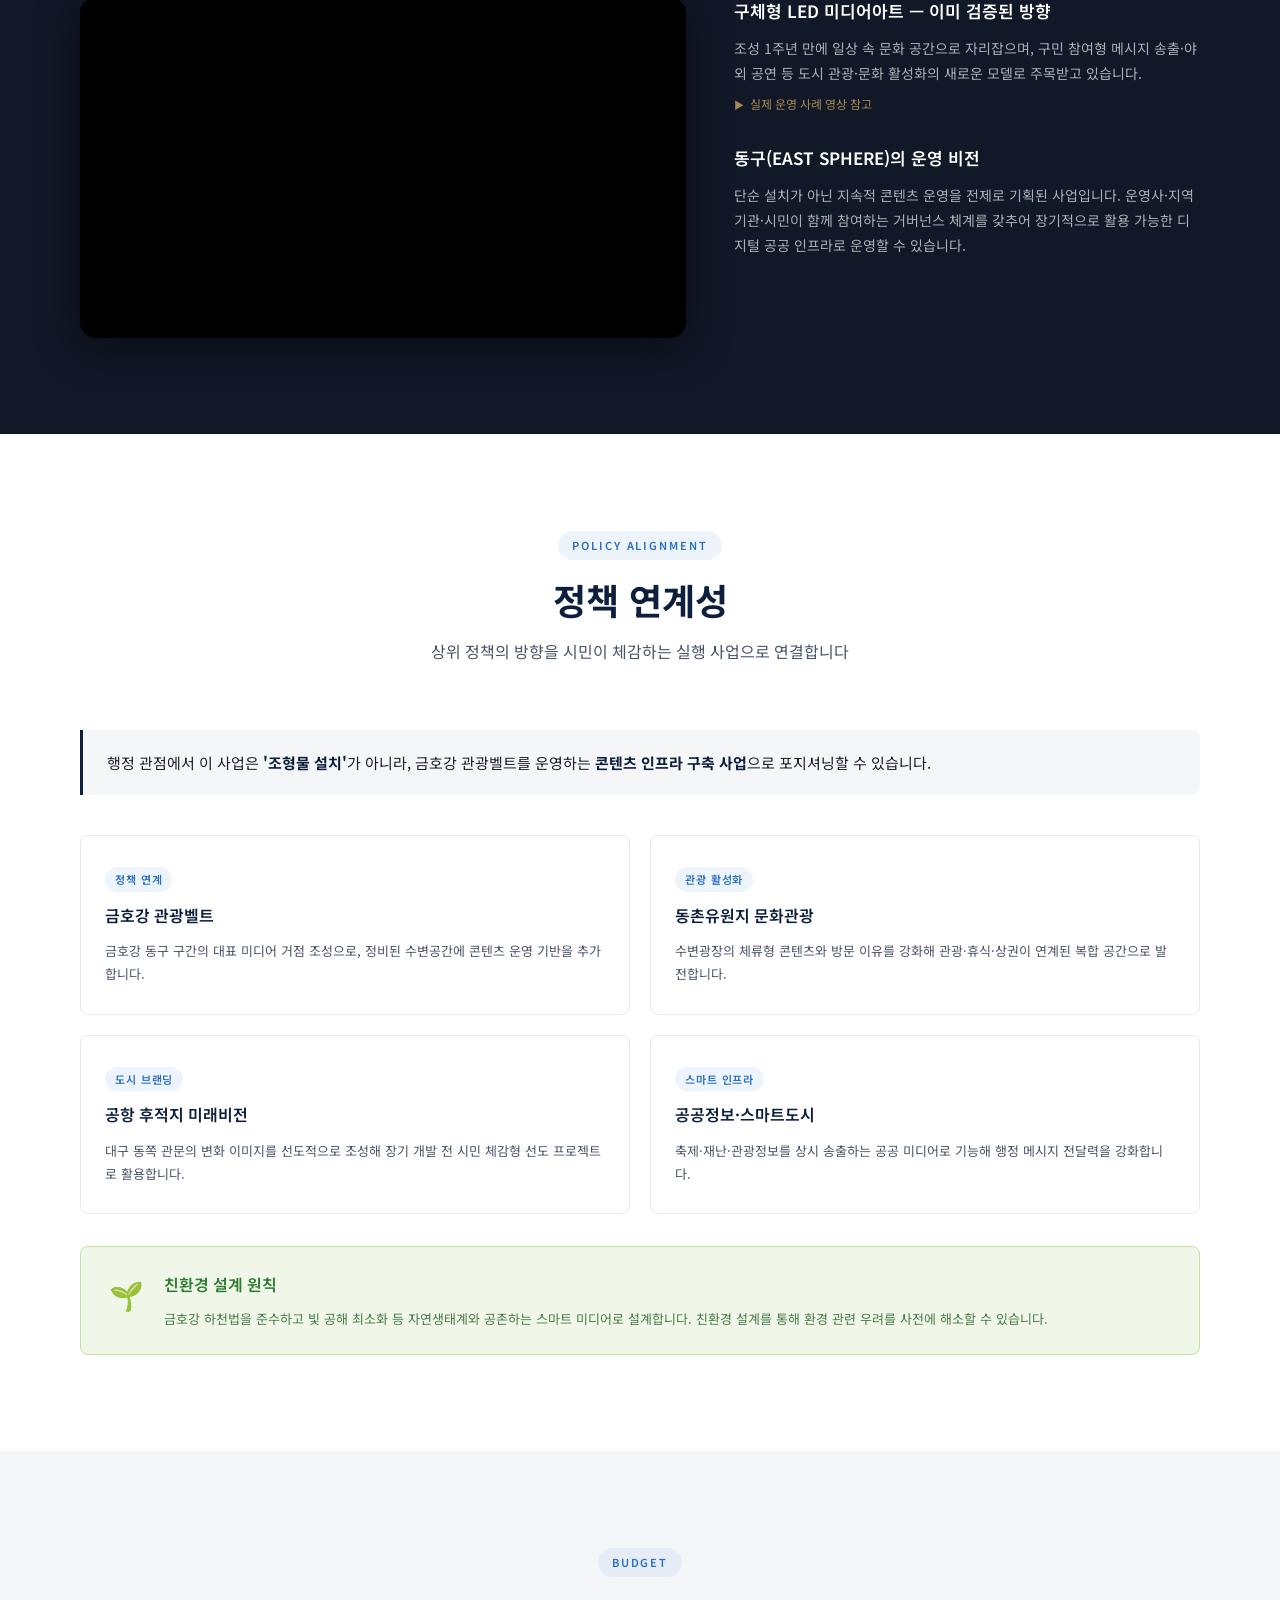
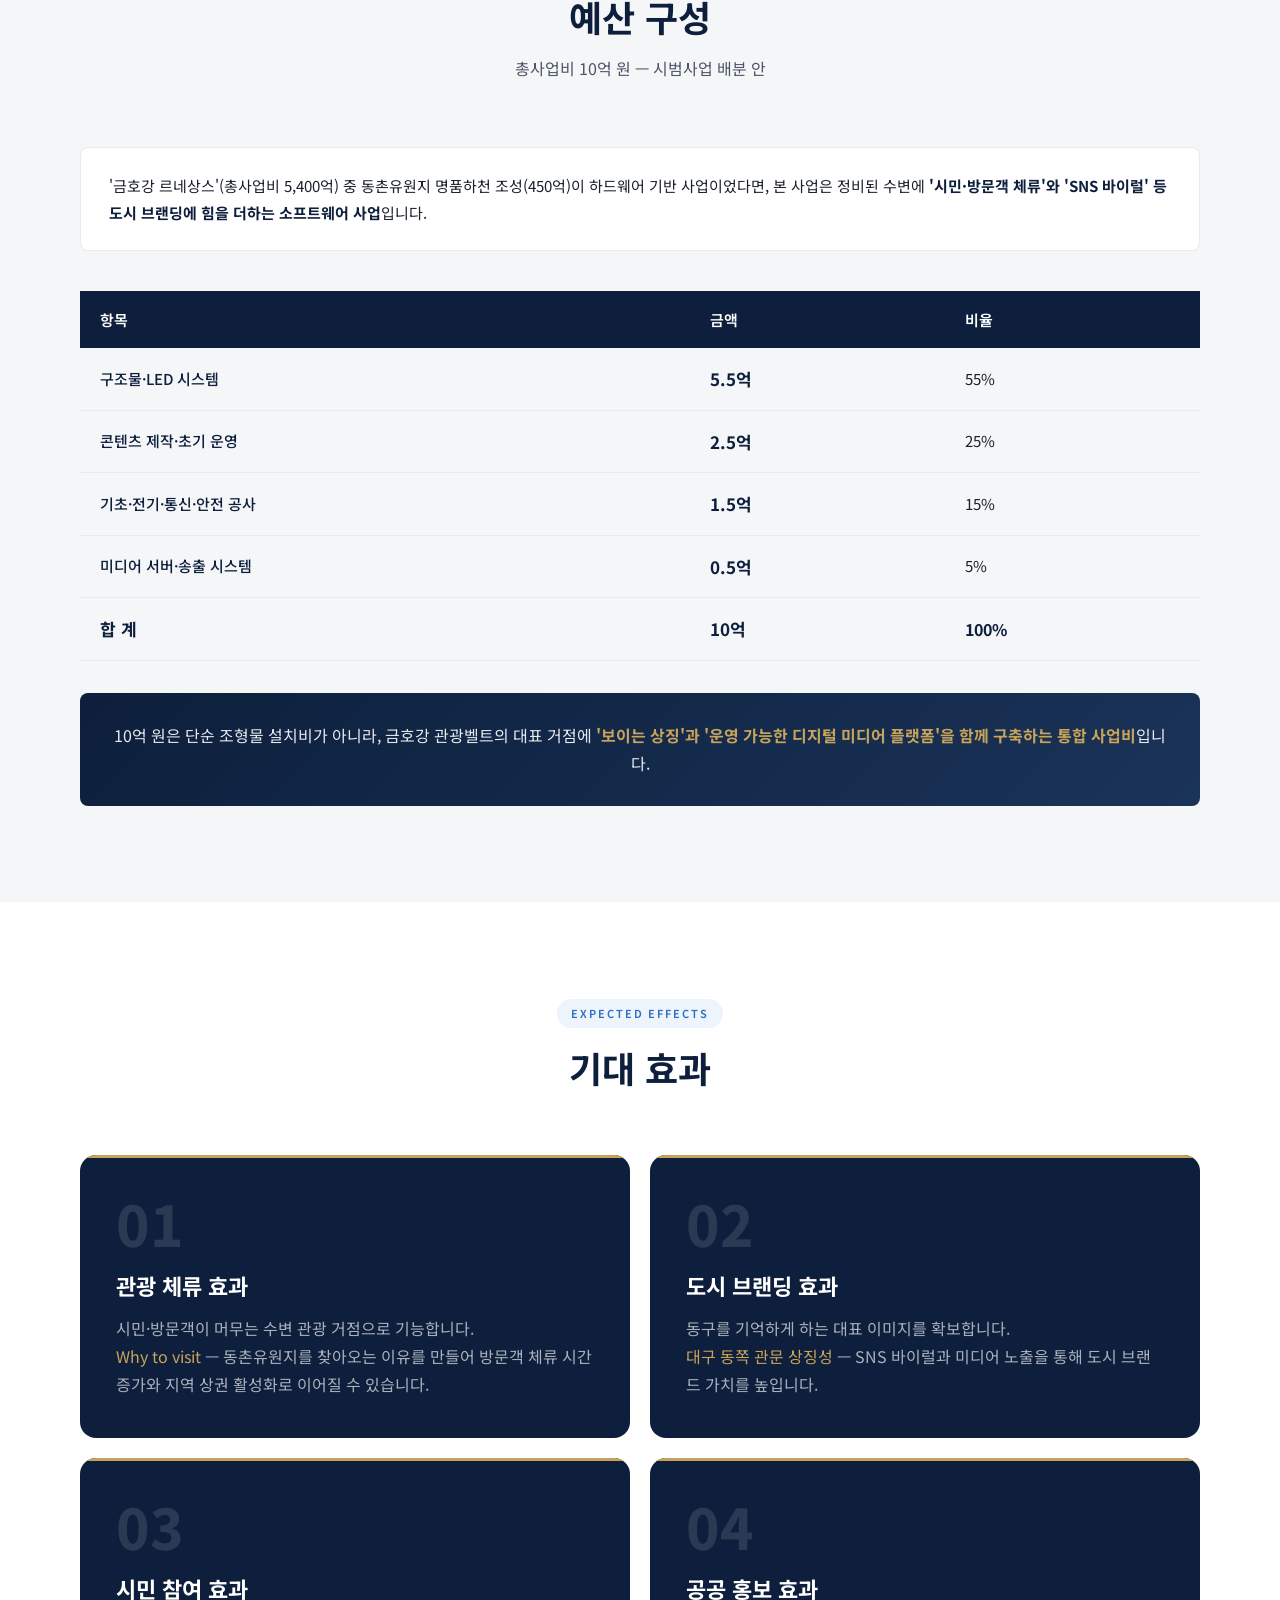
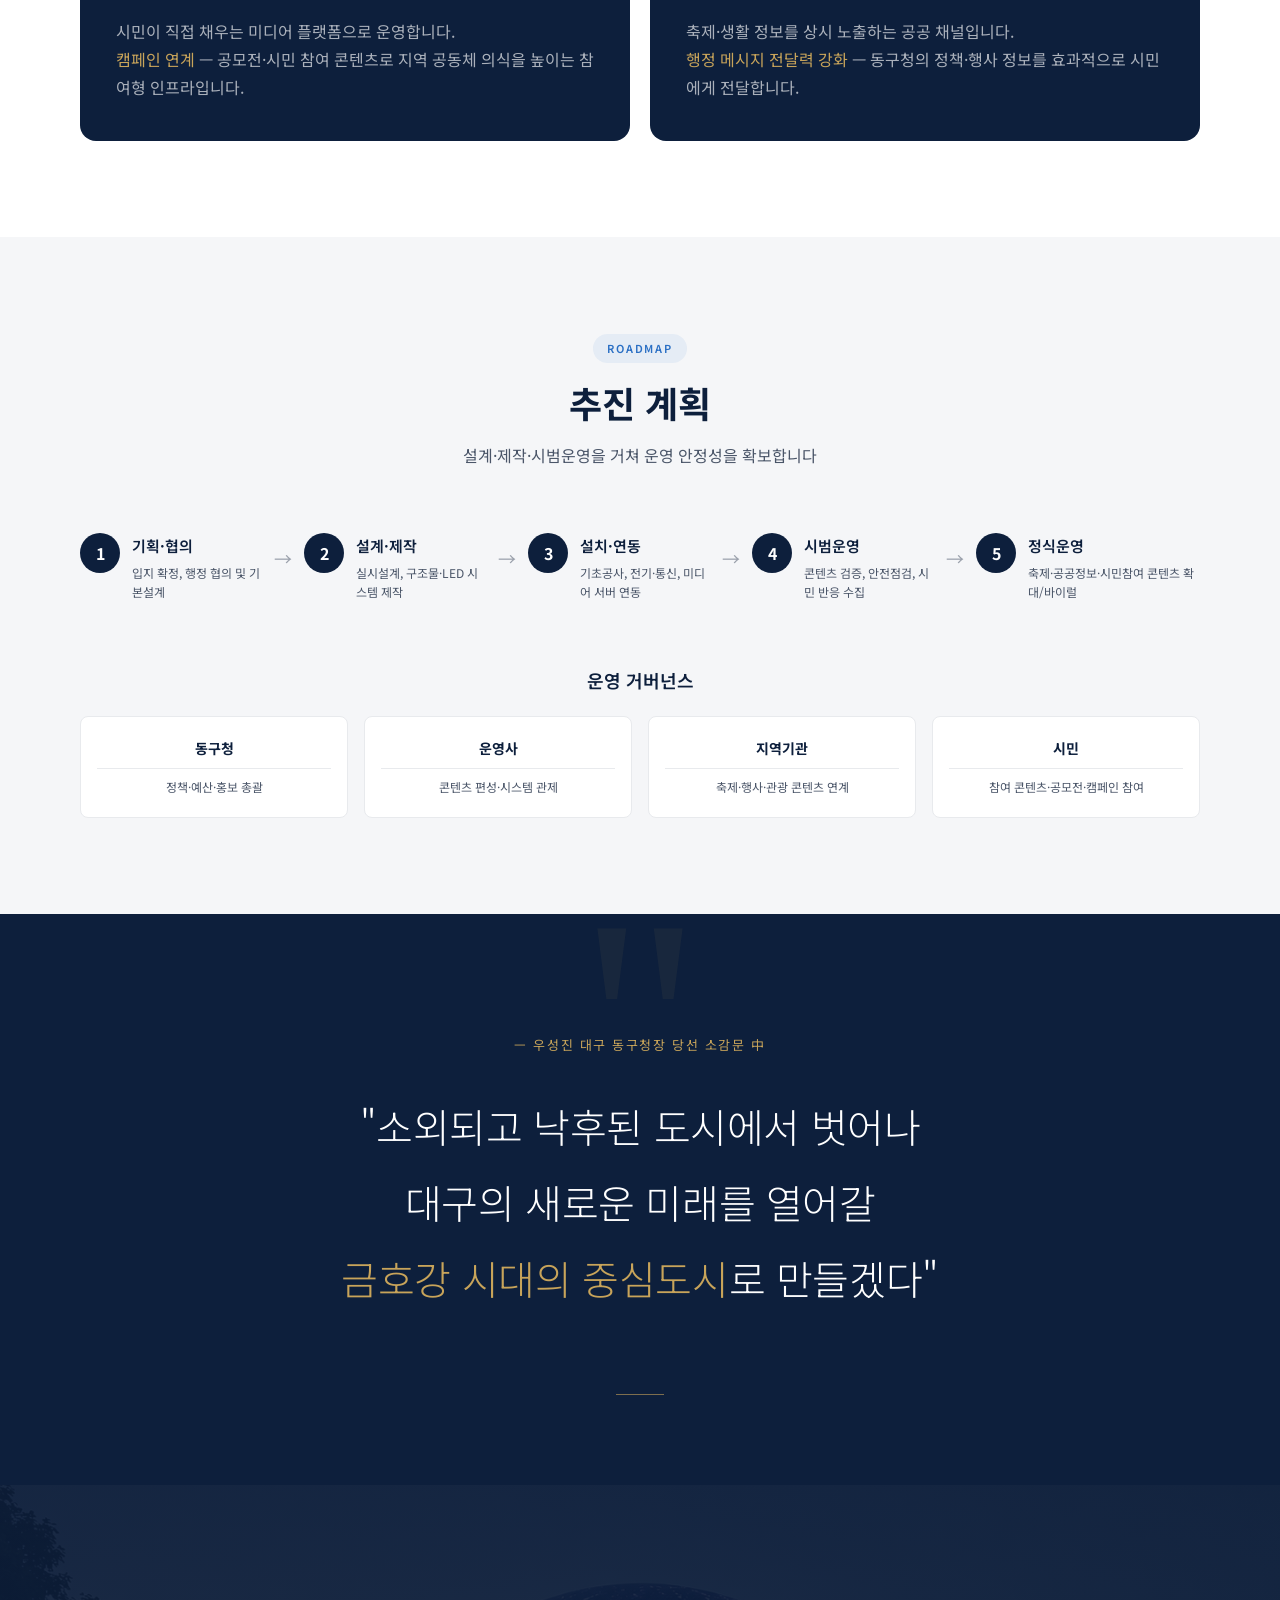
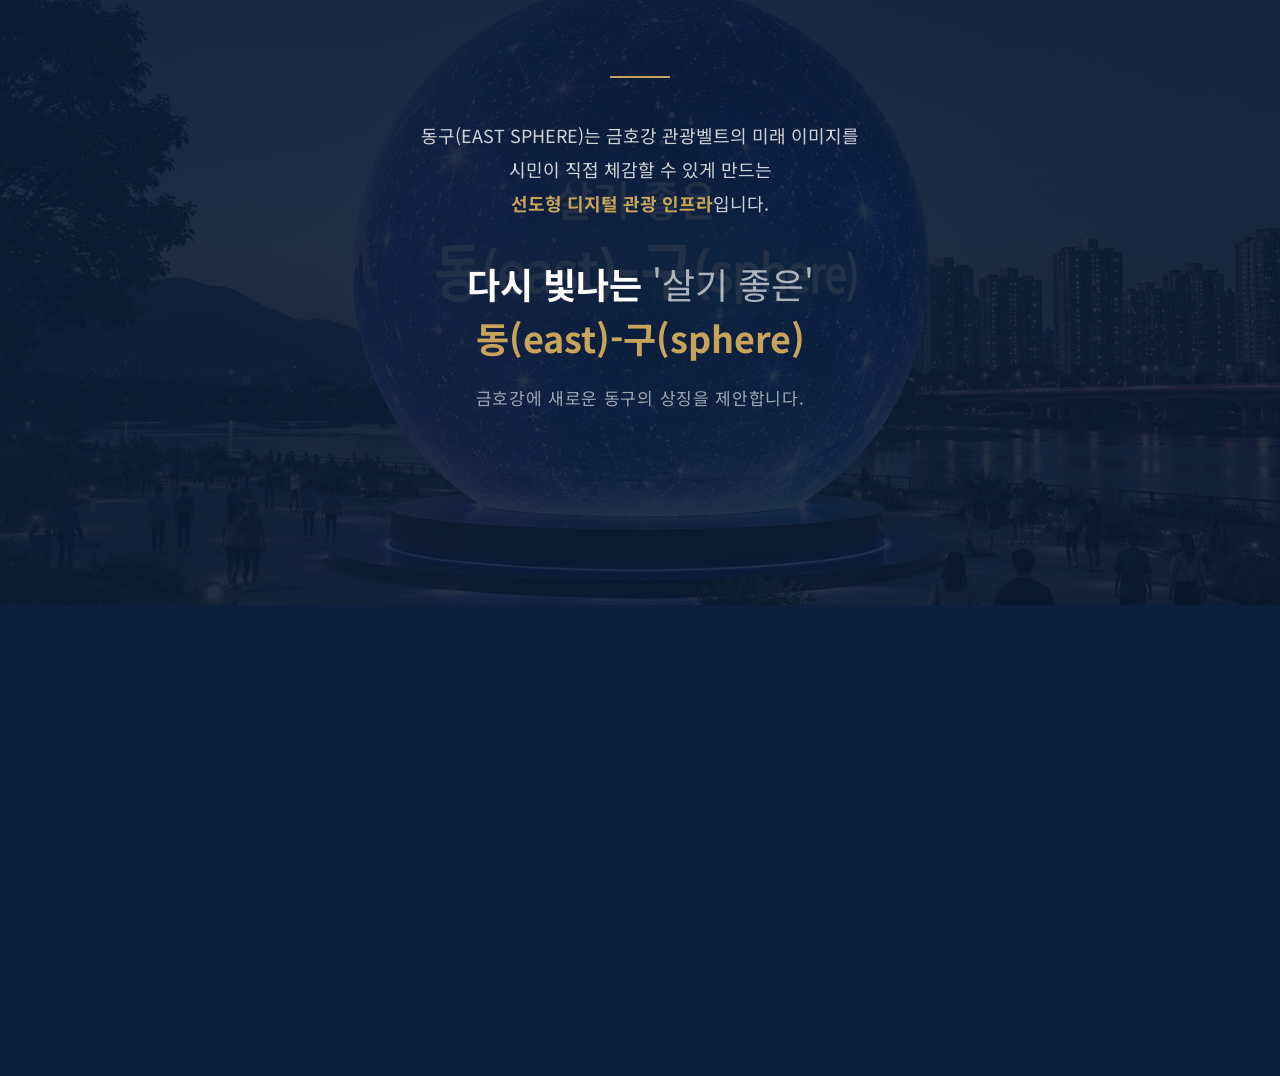
==== commit 29ac32ec: "Reduce video blur + eager-load location image for mobile - Hero video: blur(2px) -> blur(0.5px), sca" ====
--- a/index.html
+++ b/index.html
@@ -435,7 +435,7 @@
       </div>
       <div class="location-main fade-up">
         <div class="location-img-wrap">
-          <img src="assets/images/11.png" alt="동촌유원지 수변광장 일원 위치 제안 전경 — 금호강과 아양교가 조망되는 핵심 거점" loading="lazy">
+          <img src="assets/images/11.png" alt="동촌유원지 수변광장 일원 위치 제안 전경 — 금호강과 아양교가 조망되는 핵심 거점" loading="eager" fetchpriority="high" decoding="sync">
           <div class="location-pin" aria-hidden="true">
             <div class="pin-dot"></div>
             <div class="pin-pulse"></div>
--- a/css/style.css
+++ b/css/style.css
@@ -188,8 +188,8 @@
   object-position: center;
 }
 .hero-bg video {
-  filter: blur(2px);
-  transform: scale(1.04);
+  filter: blur(0.5px);
+  transform: scale(1.02);
 }
 .hero-overlay {
   position: absolute;
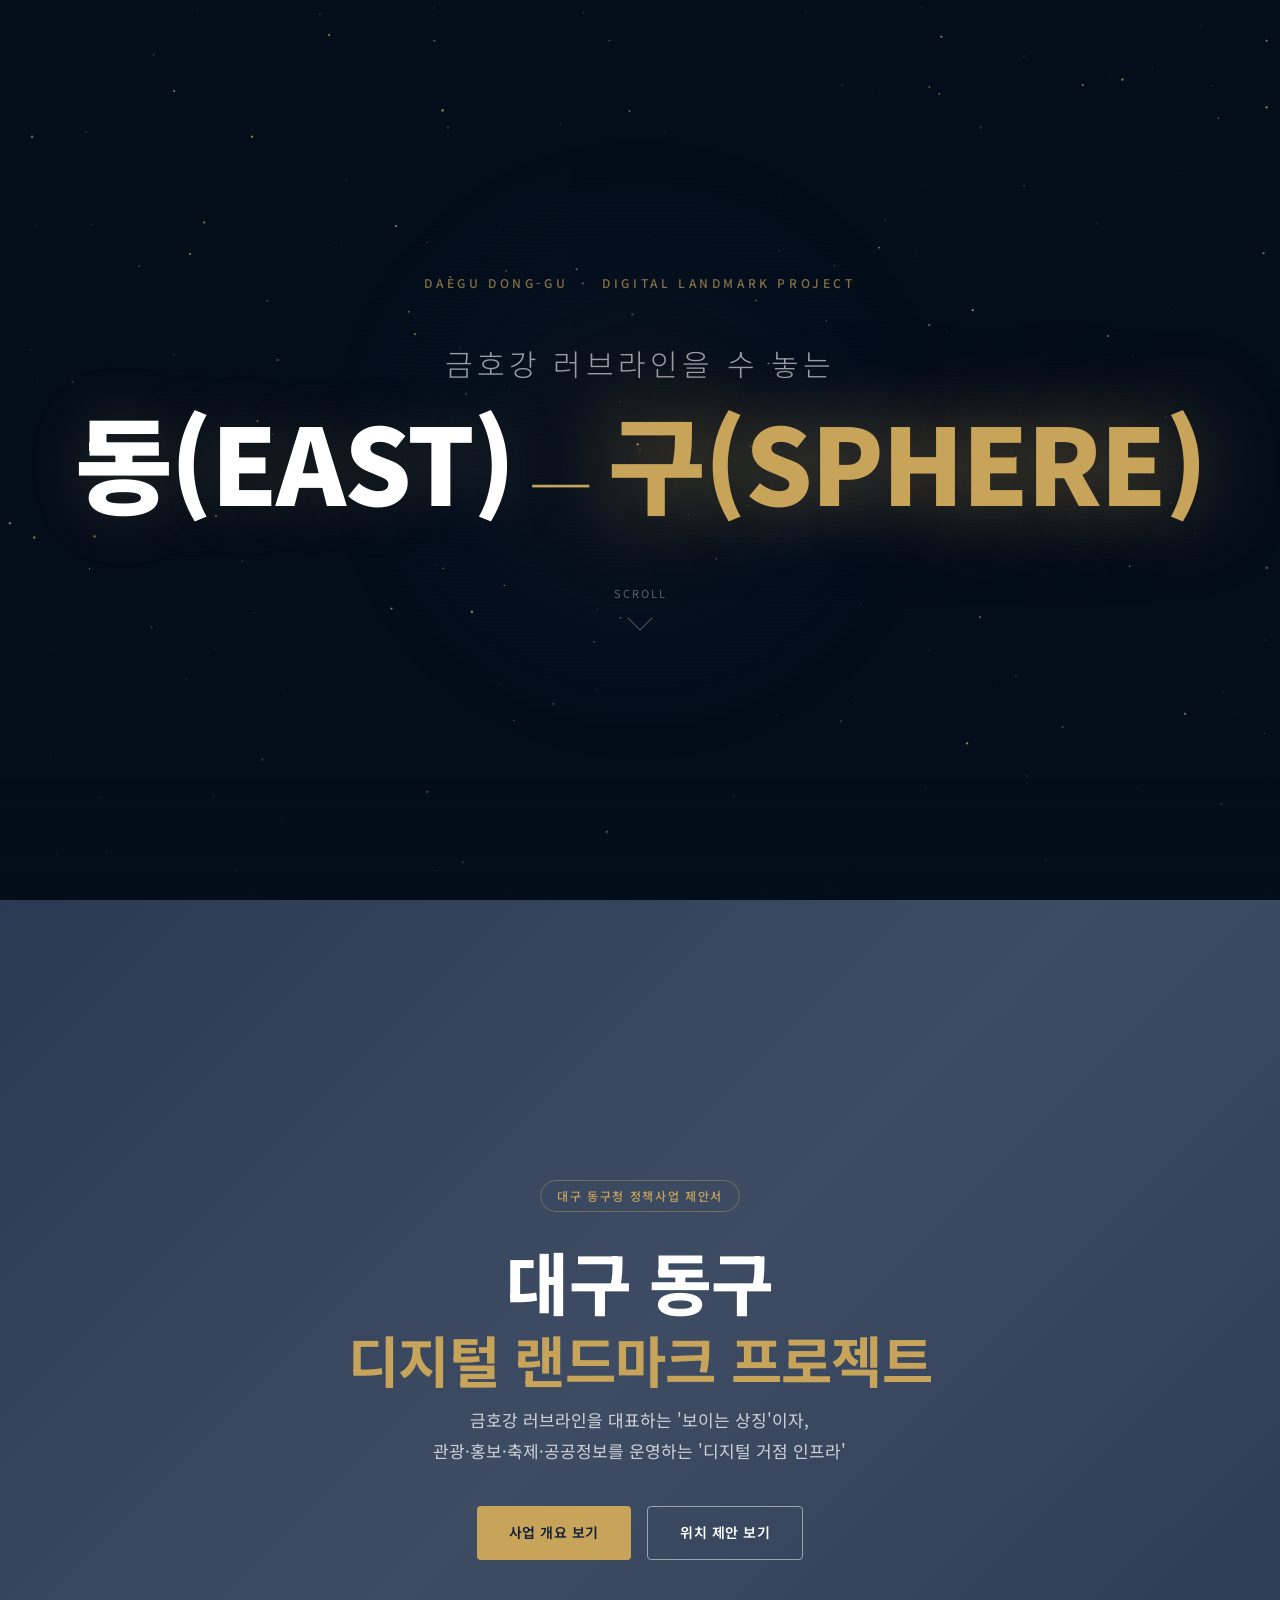
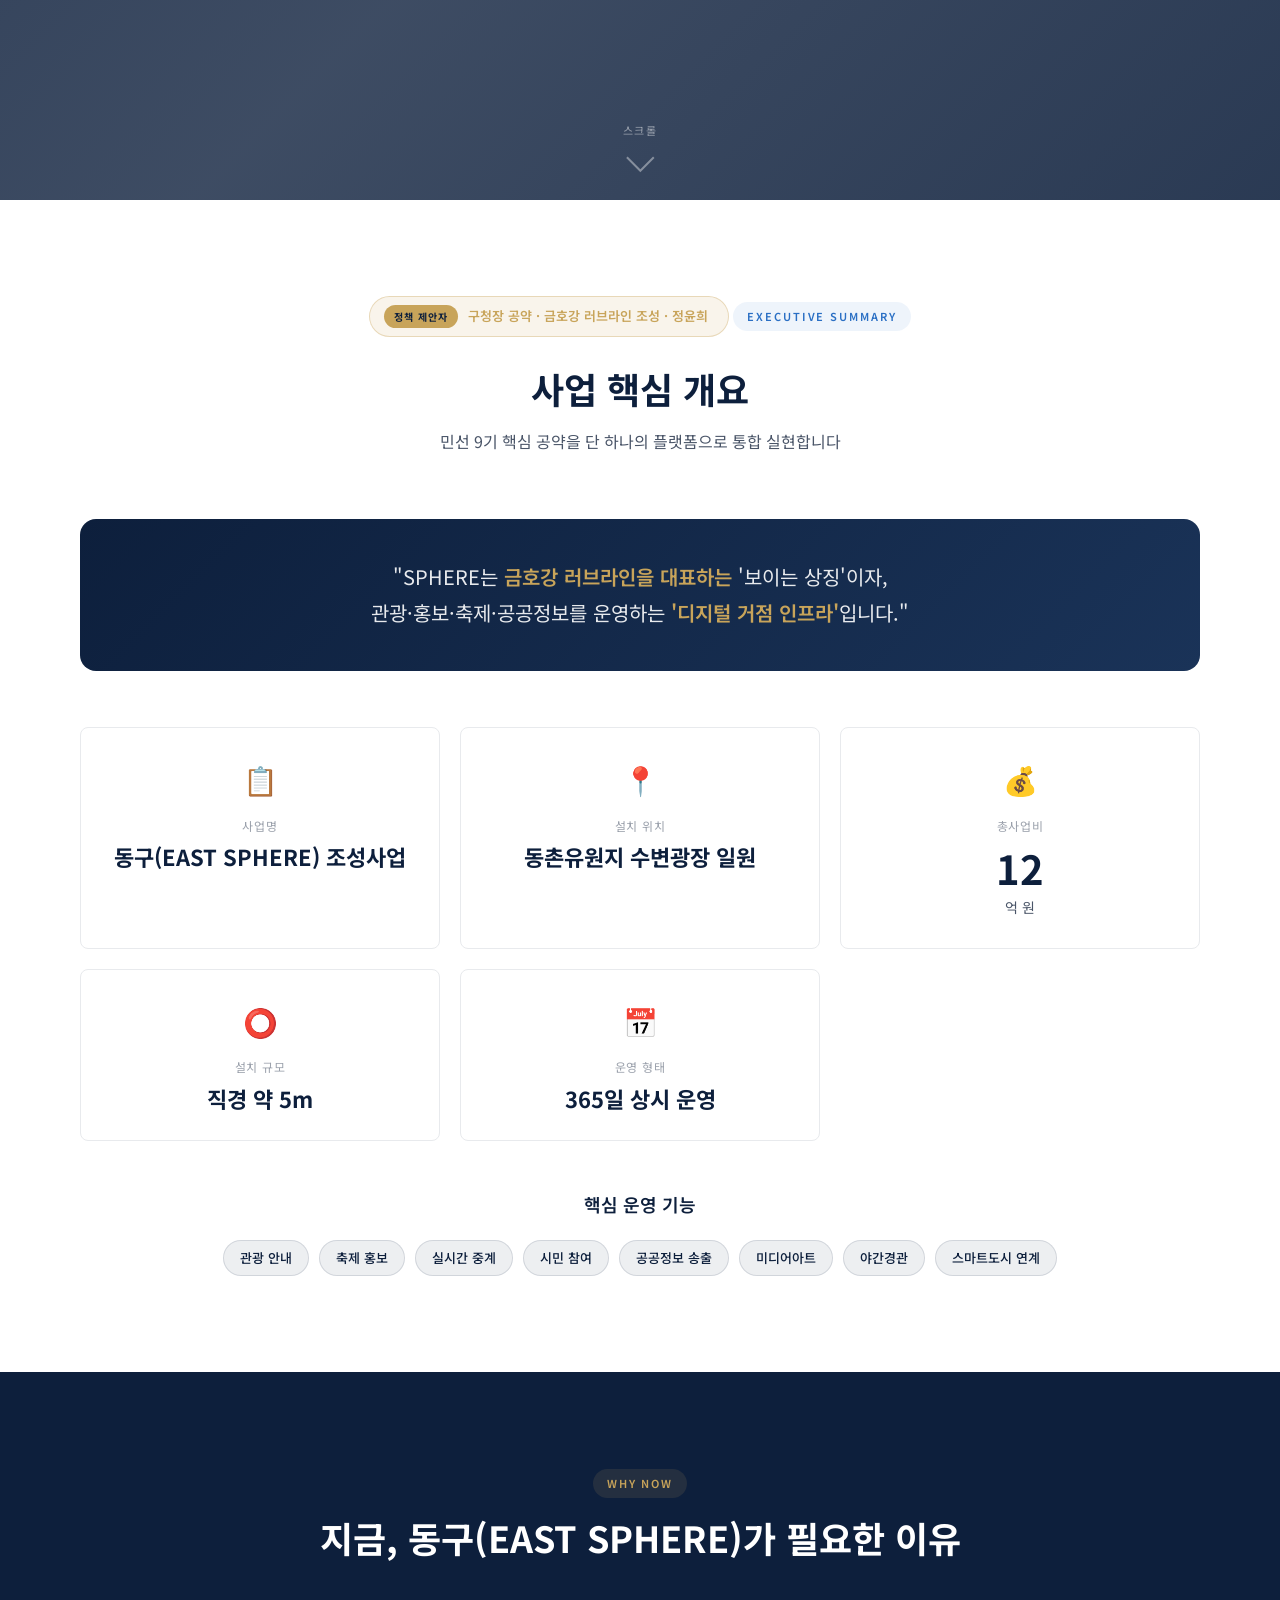
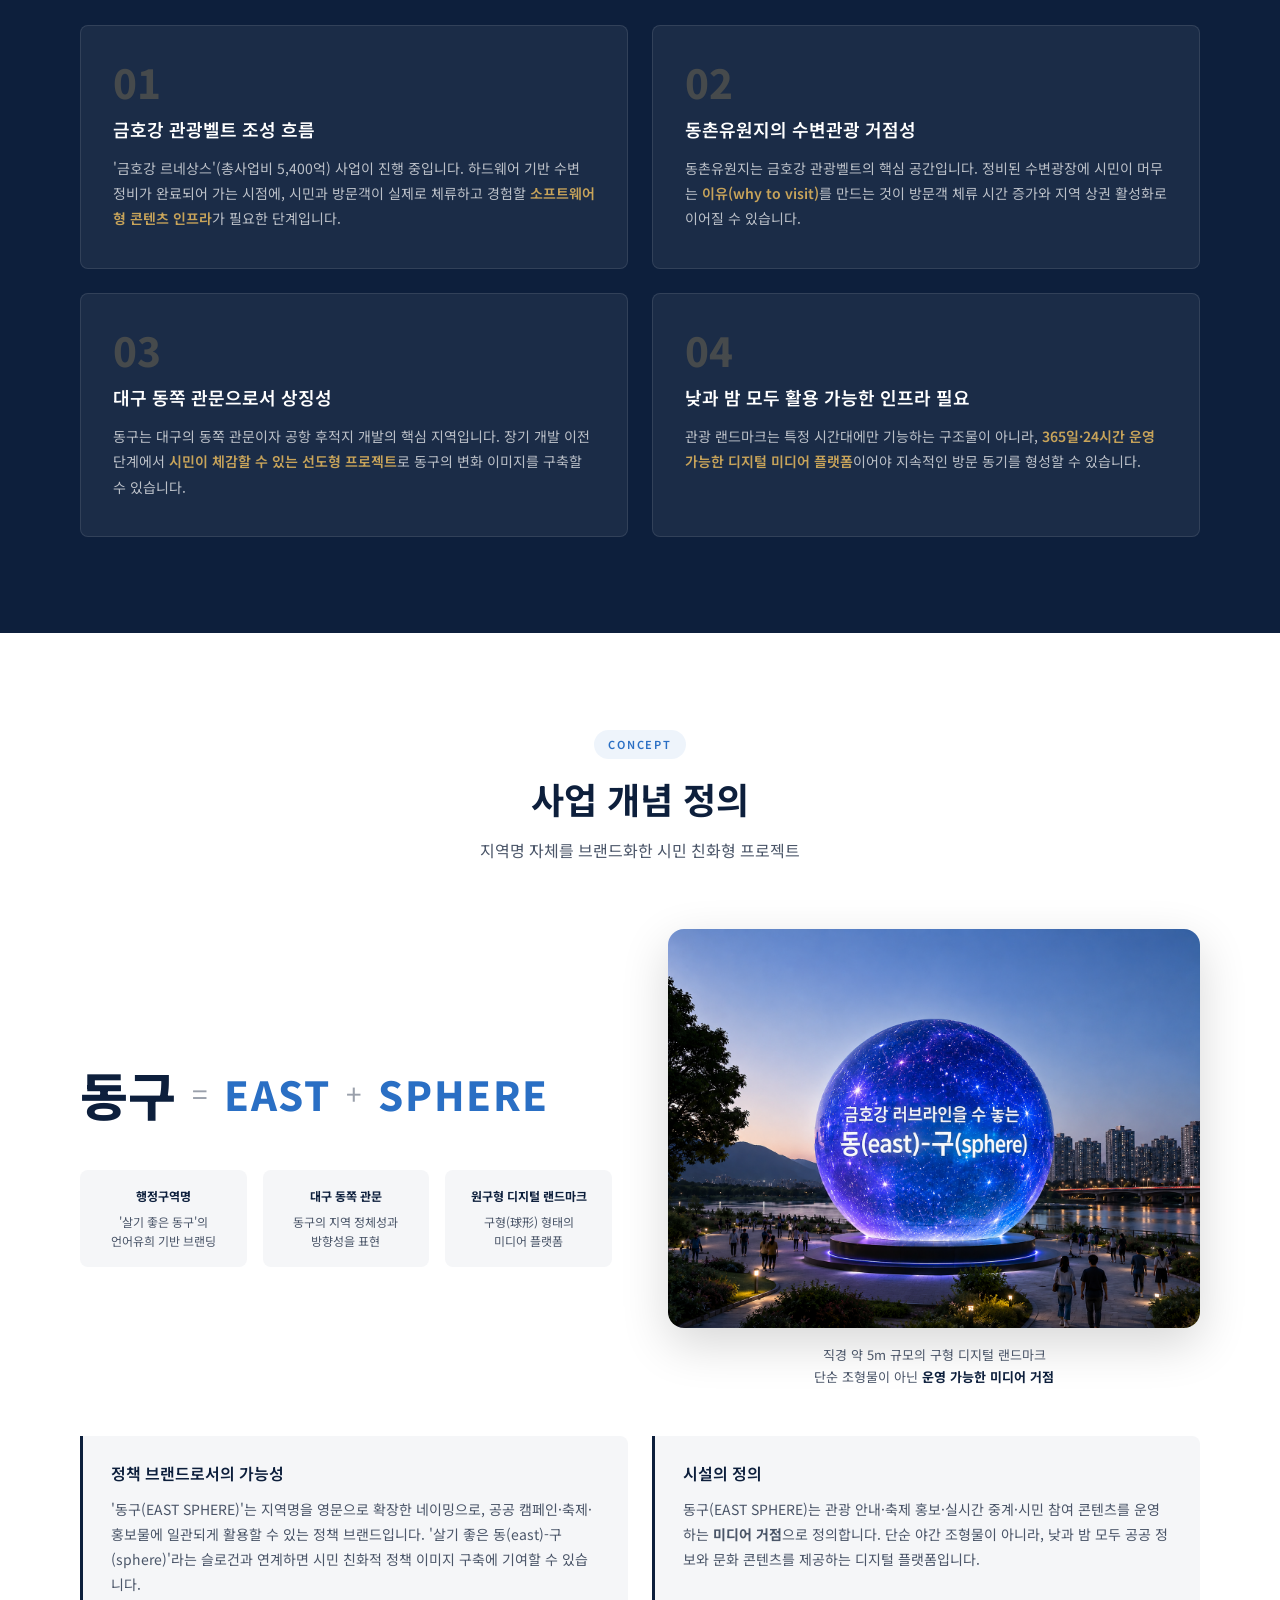
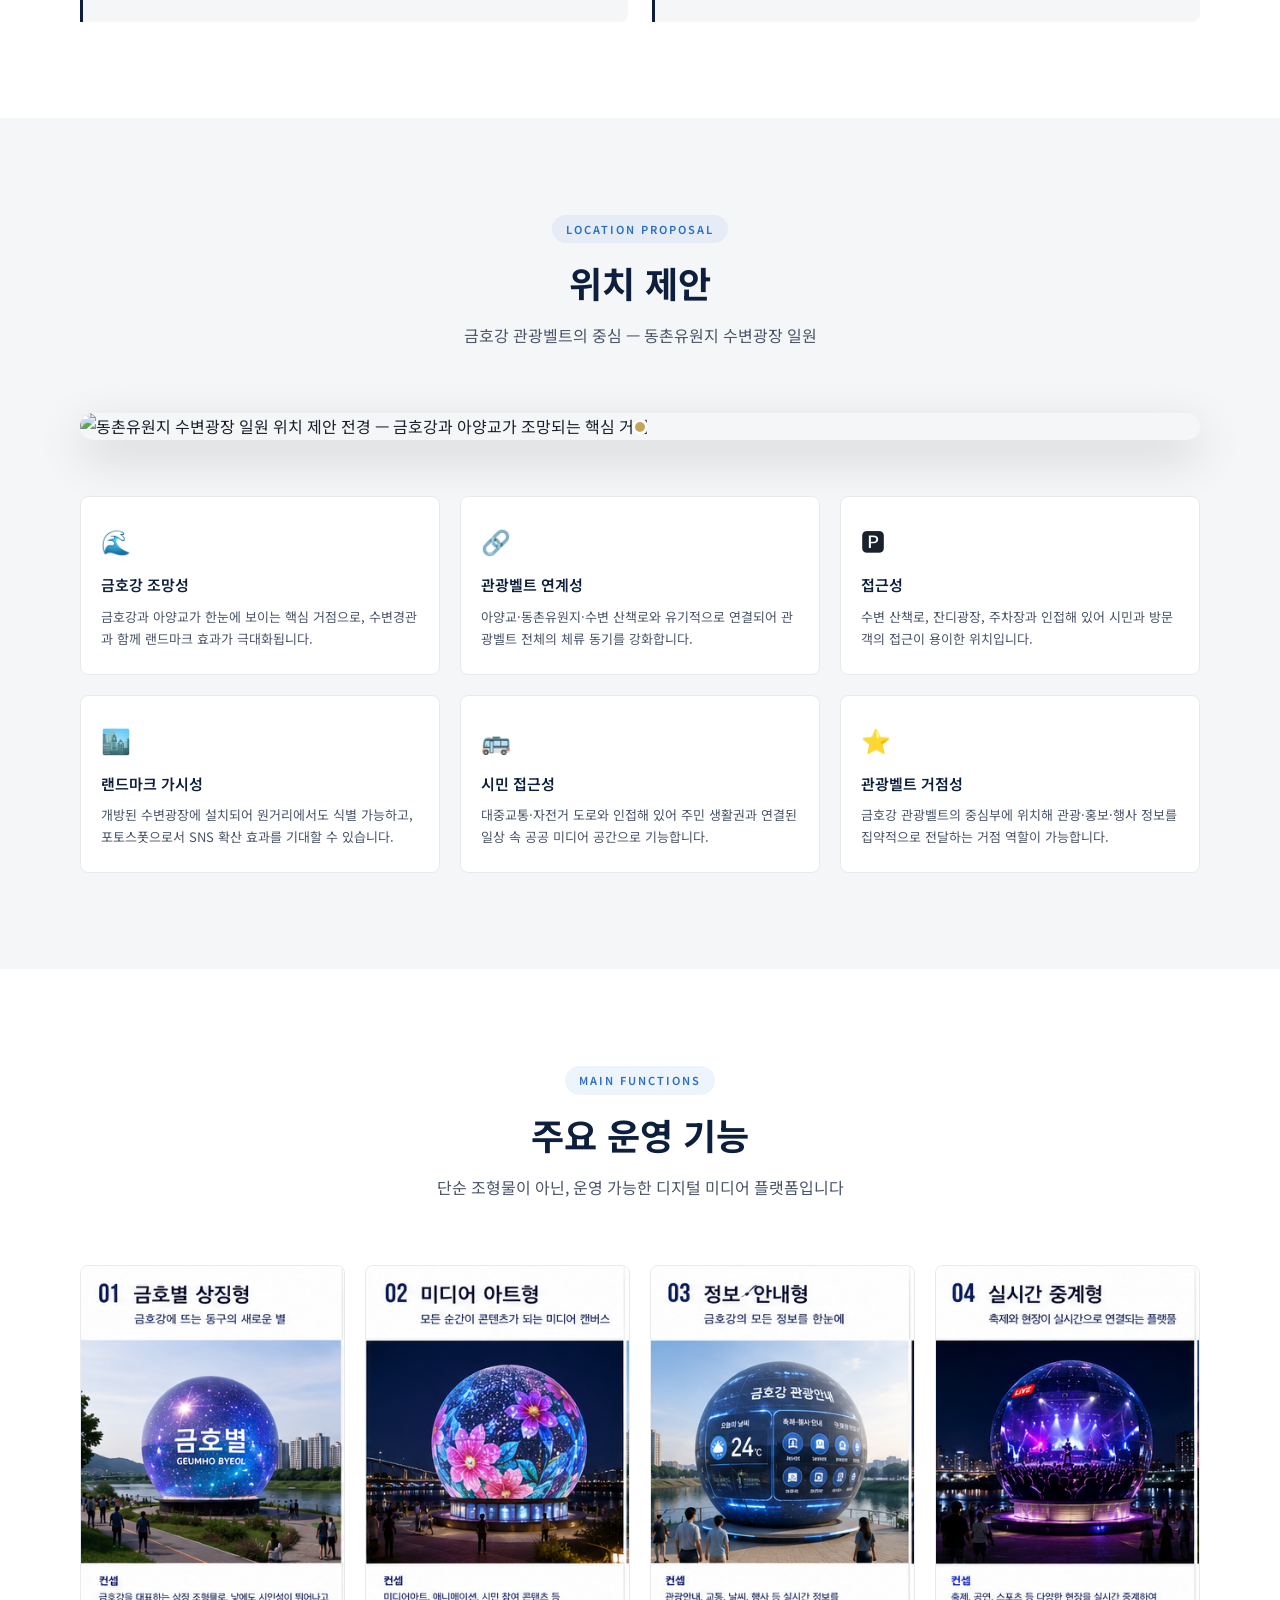
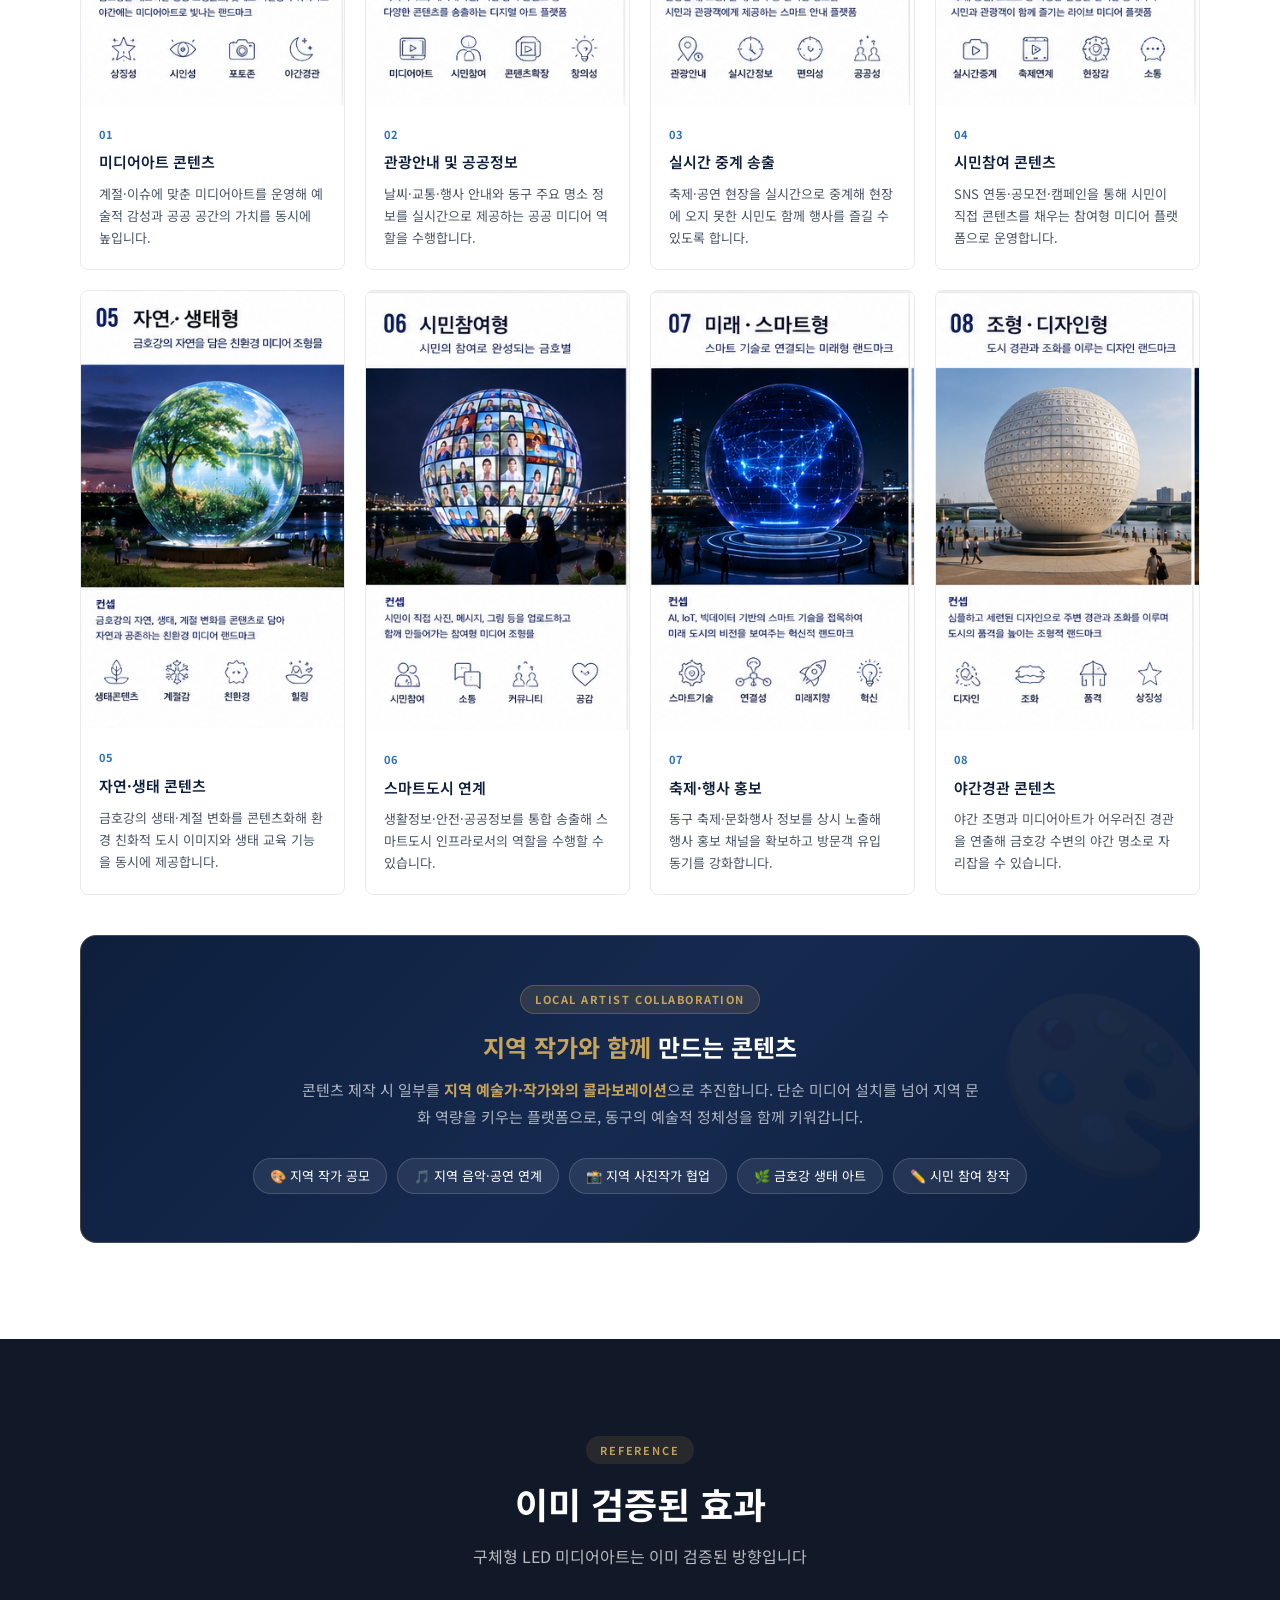
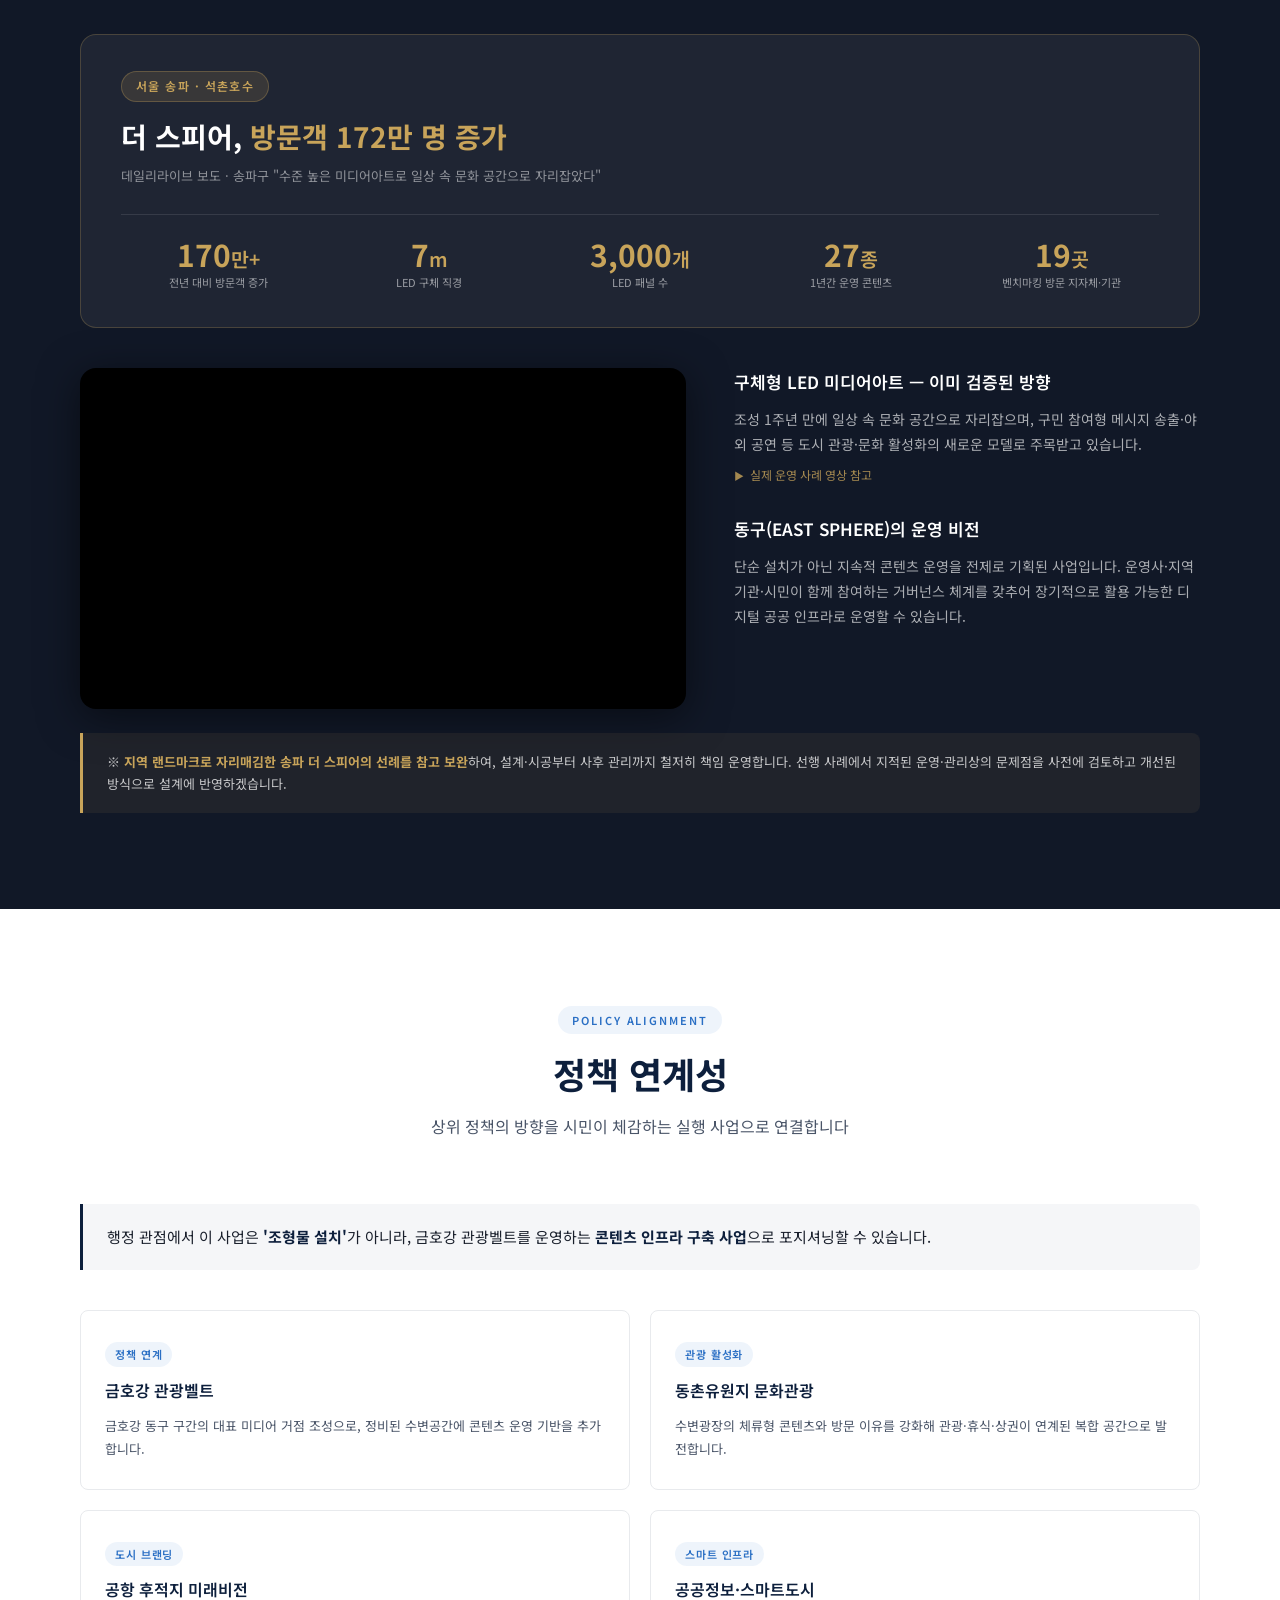
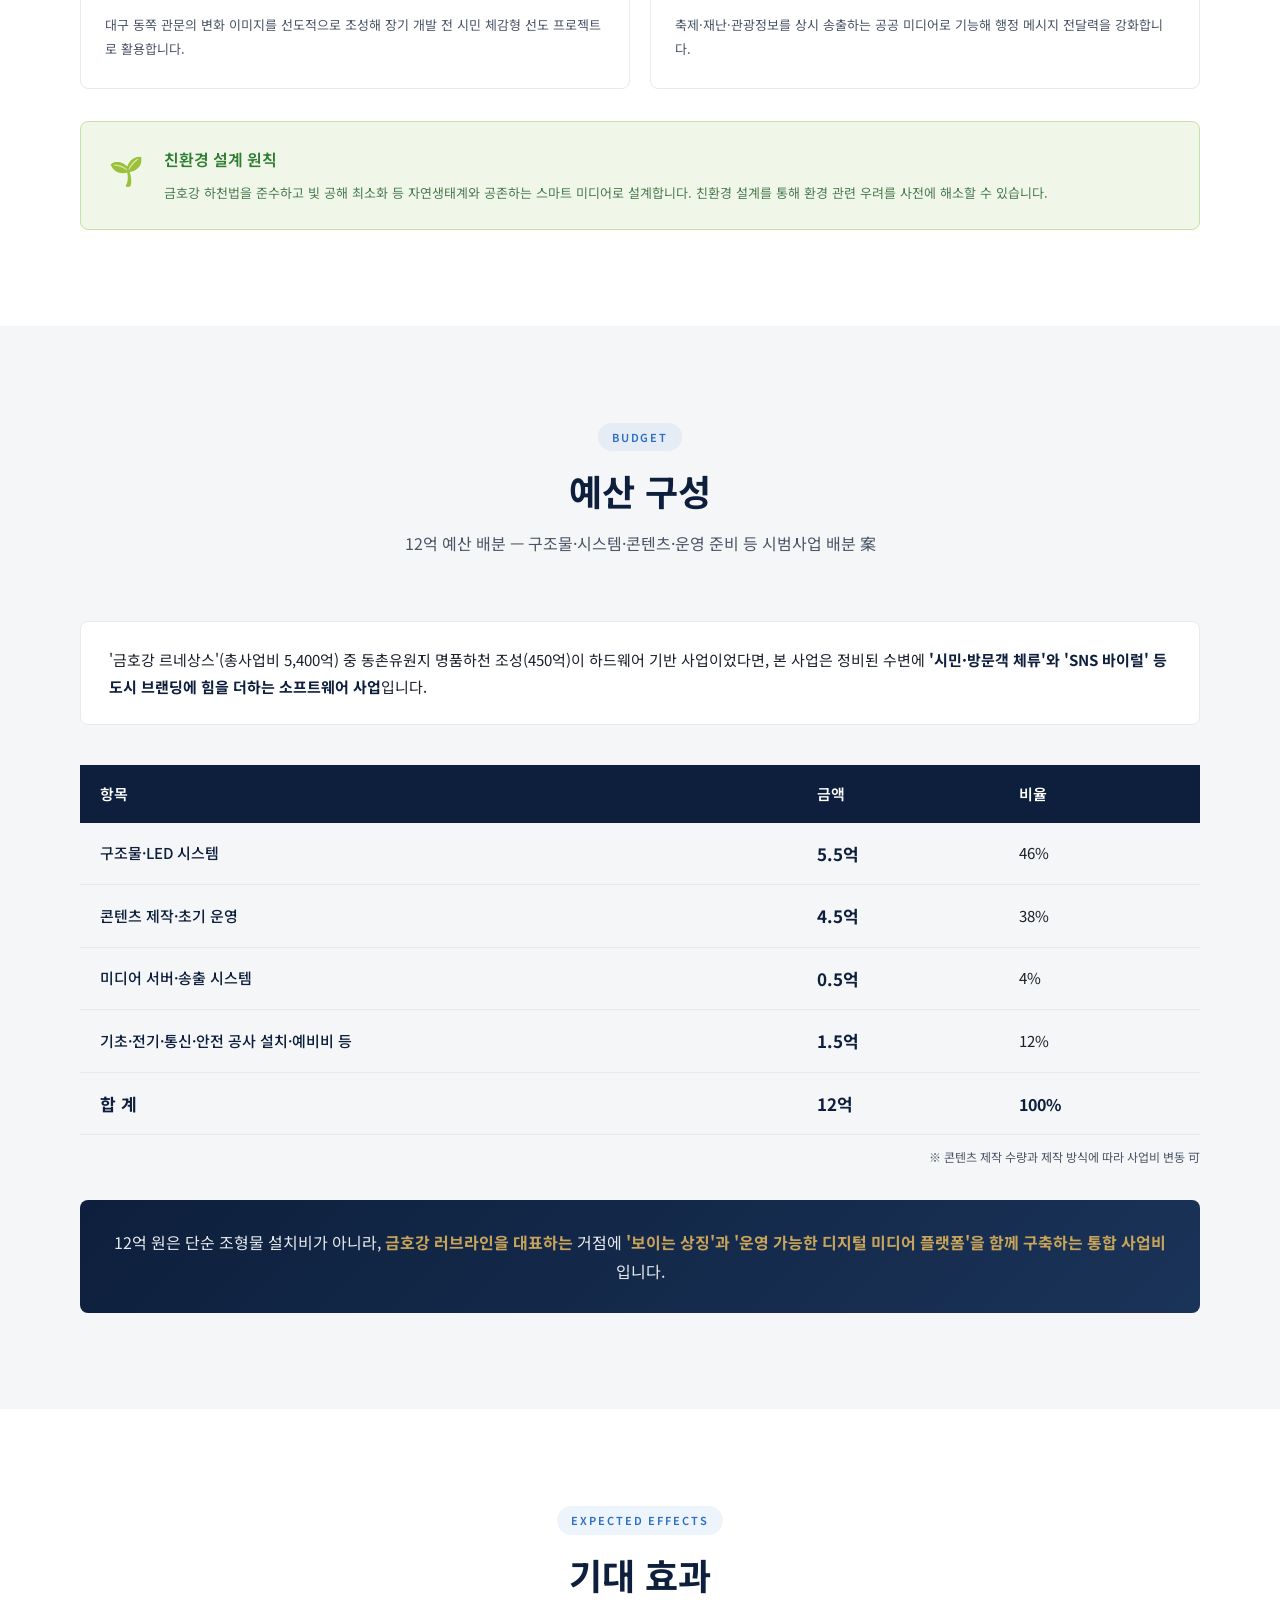
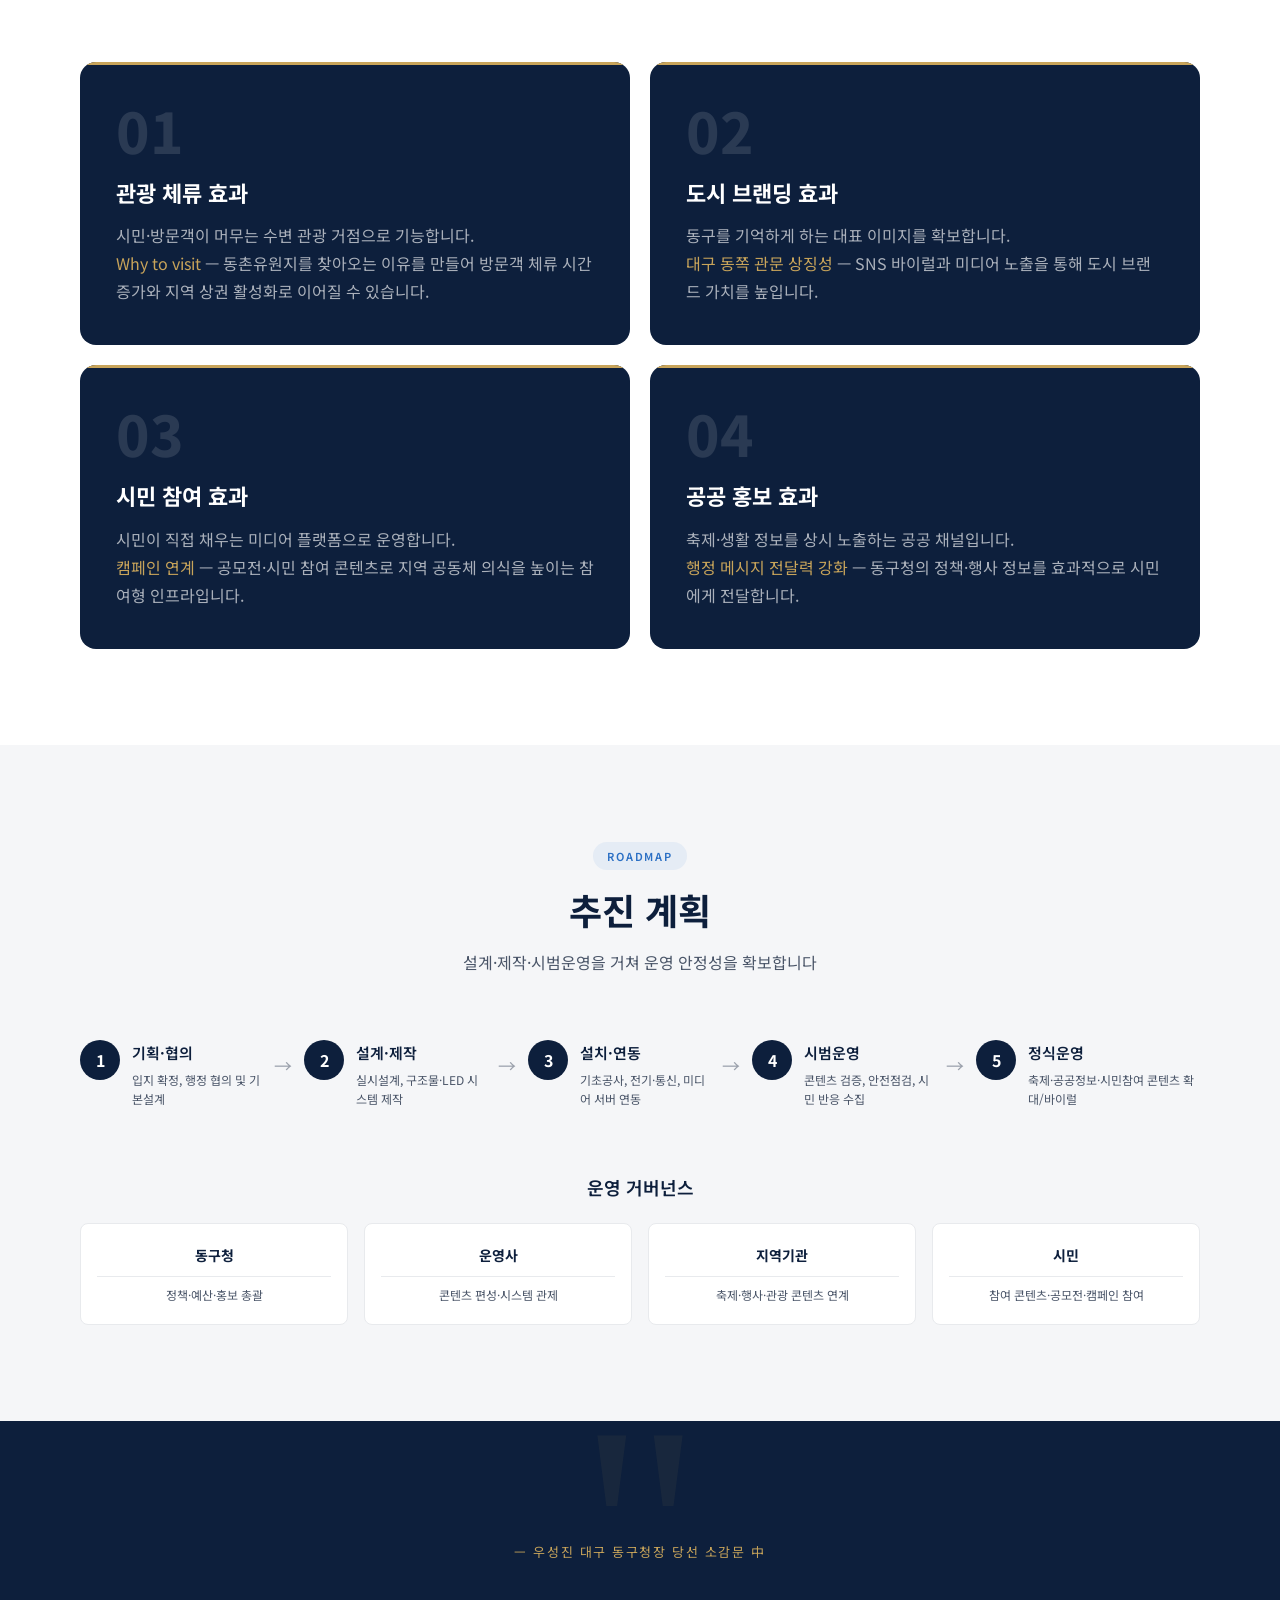
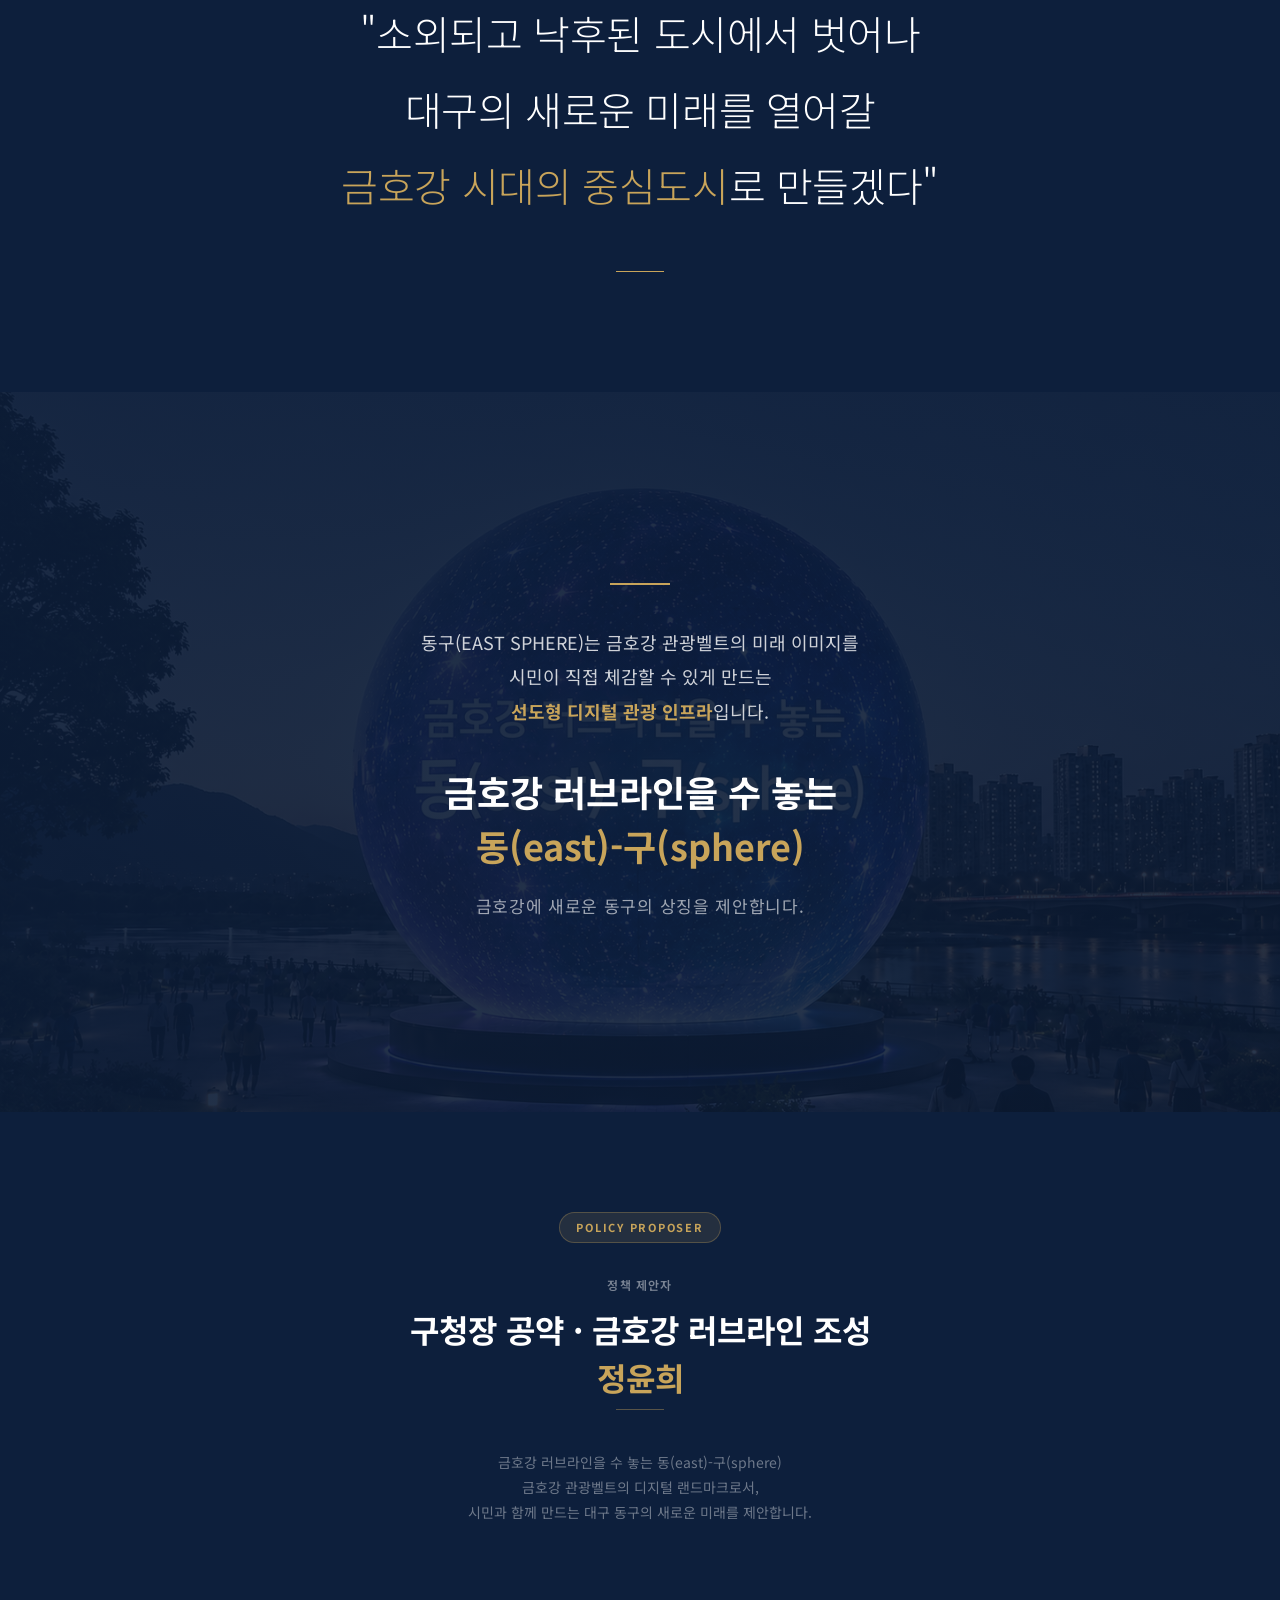
==== commit 674320f6: "정책 제안자 추가, 예산 12억 개편, 금호강 러브라인 텍스트 반영, 지역작가 콜라보·송파 더스피어 disclaimer 추가 - OREUM/DK Global 참조 전체 제거, 정책" ====
--- a/index.html
+++ b/index.html
@@ -6,7 +6,7 @@
   <meta name="description" content="대구 동구 디지털 랜드마크 프로젝트 — 동구(EAST SPHERE) 조성사업 제안서">
   <meta property="og:title" content="동구(EAST SPHERE) | 대구 동구 디지털 랜드마크 프로젝트">
   <meta property="og:description" content="금호강 관광벨트의 보이는 상징이자 디지털 거점 인프라, 동구(EAST SPHERE).">
-  <meta property="og:image" content="assets/images/Main.png">
+  <meta property="og:image" content="assets/images/Main_new.png">
   <meta name="theme-color" content="#040d1a">
   <title>동구(EAST SPHERE) | 대구 동구 디지털 랜드마크 프로젝트</title>
   <link rel="stylesheet" href="css/style.css">
@@ -211,7 +211,7 @@
 
     <div class="landing-stage">
       <p class="ld-label">DAEGU DONG-GU &nbsp;·&nbsp; DIGITAL LANDMARK PROJECT</p>
-      <p class="ld-sub">다시 빛나는</p>
+      <p class="ld-sub">금호강 러브라인을 수 놓는</p>
       <div class="ld-main" role="heading" aria-level="1">
         <span class="ld-east">동(EAST)</span>
         <span class="ld-dash">—</span>
@@ -253,7 +253,7 @@
     <div class="hero-bg">
       <video autoplay muted loop playsinline preload="metadata">
         <source src="assets/videos/east_sphere_slow_25s_no_bgm.mp4" type="video/mp4">
-        <img src="assets/images/Main.png" alt="동구(EAST SPHERE) 구형 디지털 랜드마크 메인 비주얼">
+        <img src="assets/images/Main_new.png" alt="동구(EAST SPHERE) 구형 디지털 랜드마크 메인 비주얼">
       </video>
       <div class="hero-overlay"></div>
     </div>
@@ -264,7 +264,7 @@
         <span class="hero-title-em">디지털 랜드마크 프로젝트</span>
       </h2>
       <p class="hero-desc">
-        금호강 관광벨트의 '보이는 상징'이자,<br>
+        금호강 러브라인을 대표하는 '보이는 상징'이자,<br>
         관광·홍보·축제·공공정보를 운영하는 '디지털 거점 인프라'
       </p>
       <div class="hero-cta">
@@ -284,13 +284,17 @@
   <section class="section section-white" id="summary">
     <div class="container">
       <div class="section-header fade-up">
+        <div class="policy-proposer">
+          <span class="pp-tag">정책 제안자</span>
+          <span class="pp-text">구청장 공약 · 금호강 러브라인 조성 · 정윤희</span>
+        </div>
         <p class="section-label">Executive Summary</p>
         <h2 class="section-title">사업 핵심 개요</h2>
         <p class="section-desc">민선 9기 핵심 공약을 단 하나의 플랫폼으로 통합 실현합니다</p>
       </div>
       <div class="summary-key-msg fade-up">
         <blockquote>
-          "SPHERE는 금호강 관광벨트의 <strong>'보이는 상징'</strong>이자,<br>
+          "SPHERE는 <strong>금호강 러브라인을 대표하는</strong> '보이는 상징'이자,<br>
           관광·홍보·축제·공공정보를 운영하는 <strong>'디지털 거점 인프라'</strong>입니다."
         </blockquote>
       </div>
@@ -308,7 +312,7 @@
         <div class="summary-card">
           <div class="summary-icon" aria-hidden="true">💰</div>
           <p class="summary-label">총사업비</p>
-          <p class="summary-value num-counter" data-target="10">0</p>
+          <p class="summary-value num-counter" data-target="12">0</p>
           <p class="summary-unit">억 원</p>
         </div>
         <div class="summary-card">
@@ -405,7 +409,7 @@
           </div>
         </div>
         <div class="concept-visual fade-up">
-          <img src="assets/images/Main.png" alt="동구(EAST SPHERE) 구형 디지털 미디어 랜드마크 개념 이미지" loading="lazy">
+          <img src="assets/images/Main_new.png" alt="동구(EAST SPHERE) 구형 디지털 미디어 랜드마크 개념 이미지" loading="lazy">
           <div class="concept-caption">
             <p>직경 약 5m 규모의 구형 디지털 랜드마크</p>
             <p>단순 조형물이 아닌 <strong>운영 가능한 미디어 거점</strong></p>
@@ -471,6 +475,20 @@
         <div class="func-card fade-up" style="--delay:.35s"><div class="func-img"><img src="assets/images/6.png" alt="스마트도시 연계" loading="lazy"></div><div class="func-body"><span class="func-num">06</span><h3>스마트도시 연계</h3><p>생활정보·안전·공공정보를 통합 송출해 스마트도시 인프라로서의 역할을 수행할 수 있습니다.</p></div></div>
         <div class="func-card fade-up" style="--delay:.42s"><div class="func-img"><img src="assets/images/7.png" alt="축제·행사 홍보" loading="lazy"></div><div class="func-body"><span class="func-num">07</span><h3>축제·행사 홍보</h3><p>동구 축제·문화행사 정보를 상시 노출해 행사 홍보 채널을 확보하고 방문객 유입 동기를 강화합니다.</p></div></div>
         <div class="func-card fade-up" style="--delay:.49s"><div class="func-img"><img src="assets/images/8.png" alt="야간경관 콘텐츠" loading="lazy"></div><div class="func-body"><span class="func-num">08</span><h3>야간경관 콘텐츠</h3><p>야간 조명과 미디어아트가 어우러진 경관을 연출해 금호강 수변의 야간 명소로 자리잡을 수 있습니다.</p></div></div>
+      </div>
+
+      <!-- 지역 작가 콜라보 -->
+      <div class="artist-collab fade-up">
+        <span class="ac-badge">Local Artist Collaboration</span>
+        <h3 class="ac-title"><em>지역 작가와 함께</em> 만드는 콘텐츠</h3>
+        <p class="ac-desc">콘텐츠 제작 시 일부를 <strong style="color:var(--gold)">지역 예술가·작가와의 콜라보레이션</strong>으로 추진합니다. 단순 미디어 설치를 넘어 지역 문화 역량을 키우는 플랫폼으로, 동구의 예술적 정체성을 함께 키워갑니다.</p>
+        <div class="ac-pills">
+          <span class="ac-pill">🎨 지역 작가 공모</span>
+          <span class="ac-pill">🎵 지역 음악·공연 연계</span>
+          <span class="ac-pill">📸 지역 사진작가 협업</span>
+          <span class="ac-pill">🌿 금호강 생태 아트</span>
+          <span class="ac-pill">✏️ 시민 참여 창작</span>
+        </div>
       </div>
     </div>
   </section>
@@ -539,6 +557,9 @@
           </div>
         </div>
       </div>
+      <div class="ref-disclaimer fade-up">
+        <p>※ <strong>지역 랜드마크로 자리매김한 송파 더 스피어의 선례를 참고 보완</strong>하여, 설계·시공부터 사후 관리까지 철저히 책임 운영합니다. 선행 사례에서 지적된 운영·관리상의 문제점을 사전에 검토하고 개선된 방식으로 설계에 반영하겠습니다.</p>
+      </div>
     </div>
   </section>
 
@@ -570,7 +591,7 @@
       <div class="section-header fade-up">
         <p class="section-label">Budget</p>
         <h2 class="section-title">예산 구성</h2>
-        <p class="section-desc">총사업비 10억 원 — 시범사업 배분 안</p>
+        <p class="section-desc">12억 예산 배분 — 구조물·시스템·콘텐츠·운영 준비 등 시범사업 배분 案</p>
       </div>
       <div class="budget-context fade-up"><p>'금호강 르네상스'(총사업비 5,400억) 중 동촌유원지 명품하천 조성(450억)이 하드웨어 기반 사업이었다면, 본 사업은 정비된 수변에 <strong>'시민·방문객 체류'와 'SNS 바이럴' 등 도시 브랜딩에 힘을 더하는 소프트웨어 사업</strong>입니다.</p></div>
       <div class="budget-wrap fade-up">
@@ -579,16 +600,17 @@
             <caption>동구(EAST SPHERE) 조성사업 예산 상세 내역</caption>
             <thead><tr><th scope="col">항목</th><th scope="col">금액</th><th scope="col">비율</th></tr></thead>
             <tbody>
-              <tr><td>구조물·LED 시스템</td><td><strong>5.5억</strong></td><td>55%</td></tr>
-              <tr><td>콘텐츠 제작·초기 운영</td><td><strong>2.5억</strong></td><td>25%</td></tr>
-              <tr><td>기초·전기·통신·안전 공사</td><td><strong>1.5억</strong></td><td>15%</td></tr>
-              <tr><td>미디어 서버·송출 시스템</td><td><strong>0.5억</strong></td><td>5%</td></tr>
-              <tr class="total-row"><td><strong>합 계</strong></td><td><strong>10억</strong></td><td>100%</td></tr>
+              <tr><td>구조물·LED 시스템</td><td><strong>5.5억</strong></td><td>46%</td></tr>
+              <tr><td>콘텐츠 제작·초기 운영</td><td><strong>4.5억</strong></td><td>38%</td></tr>
+              <tr><td>미디어 서버·송출 시스템</td><td><strong>0.5억</strong></td><td>4%</td></tr>
+              <tr><td>기초·전기·통신·안전 공사 설치·예비비 등</td><td><strong>1.5억</strong></td><td>12%</td></tr>
+              <tr class="total-row"><td><strong>합 계</strong></td><td><strong>12억</strong></td><td>100%</td></tr>
             </tbody>
           </table>
-        </div>
-      </div>
-      <div class="budget-note fade-up"><p>10억 원은 단순 조형물 설치비가 아니라, 금호강 관광벨트의 대표 거점에 <strong>'보이는 상징'과 '운영 가능한 디지털 미디어 플랫폼'을 함께 구축하는 통합 사업비</strong>입니다.</p></div>
+          <p style="font-size:12px;color:var(--text-sub);margin-top:12px;text-align:right;">※ 콘텐츠 제작 수량과 제작 방식에 따라 사업비 변동 可</p>
+        </div>
+      </div>
+      <div class="budget-note fade-up"><p>12억 원은 단순 조형물 설치비가 아니라, <strong>금호강 러브라인을 대표하는</strong> 거점에 <strong>'보이는 상징'과 '운영 가능한 디지털 미디어 플랫폼'을 함께 구축하는 통합 사업비</strong>입니다.</p></div>
     </div>
   </section>
 
@@ -664,36 +686,31 @@
   <!-- CLOSING -->
   <section class="section closing" id="closing">
     <div class="closing-bg">
-      <img src="assets/images/Main.png" alt="" role="presentation" loading="lazy">
+      <img src="assets/images/Main_new.png" alt="" role="presentation" loading="lazy">
       <div class="closing-overlay"></div>
     </div>
     <div class="container closing-content fade-up">
       <div class="closing-divider" aria-hidden="true"></div>
       <p class="closing-proposal">동구(EAST SPHERE)는 금호강 관광벨트의 미래 이미지를<br>시민이 직접 체감할 수 있게 만드는<br><strong>선도형 디지털 관광 인프라</strong>입니다.</p>
-      <p class="closing-slogan">다시 빛나는 <em>'살기 좋은'</em><br><strong>동(east)-구(sphere)</strong></p>
+      <p class="closing-slogan">금호강 러브라인을 수 놓는<br><strong>동(east)-구(sphere)</strong></p>
       <p class="closing-final">금호강에 새로운 동구의 상징을 제안합니다.</p>
     </div>
   </section>
 
-  <!-- CONTACT -->
-  <section class="section section-navy contact-section" id="contact">
-    <div class="container">
-      <div class="section-header fade-up"><p class="section-label light">Contact</p><h2 class="section-title light">문의 및 협의</h2></div>
-      <div class="contact-wrap fade-up">
-        <div class="contact-info">
-          <p class="contact-org">OREUM Inc. &amp; DK Global</p>
-          <div class="contact-emails">
-            <a href="mailto:narrsis01@gmail.com" class="contact-email">narrsis01@gmail.com</a>
-            <a href="mailto:eastsea.chae@gmail.com" class="contact-email">eastsea.chae@gmail.com</a>
-          </div>
-          <p class="contact-note">본 제안서와 관련한 추가 자료 제공, 현장 설명, 정책 협의를 위한 미팅을 언제든지 요청해 주시면 성실히 준비하겠습니다.</p>
-        </div>
-        <div class="contact-badge">
-          <p class="cb-title">Proposed by</p>
-          <p class="cb-name">OREUM Inc. &amp; DK Global</p>
-          <p class="cb-copy">Copyright © 2026 OREUM Inc. All Rights Reserved</p>
-        </div>
-      </div>
+  <!-- PROPOSER -->
+  <section class="proposer-section" id="contact">
+    <div class="container">
+      <div class="fade-up">
+        <span class="proposer-kicker">Policy Proposer</span>
+      </div>
+      <p class="proposer-label fade-up">정책 제안자</p>
+      <p class="proposer-name fade-up">구청장 공약 · 금호강 러브라인 조성<br><em>정윤희</em></p>
+      <div class="proposer-divider fade-up"></div>
+      <p class="proposer-note fade-up">
+        금호강 러브라인을 수 놓는 동(east)-구(sphere)<br>
+        금호강 관광벨트의 디지털 랜드마크로서,<br>
+        시민과 함께 만드는 대구 동구의 새로운 미래를 제안합니다.
+      </p>
     </div>
   </section>
 
--- a/css/style.css
+++ b/css/style.css
@@ -1067,6 +1067,169 @@
 .cb-title { font-size: 11px; color: rgba(255,255,255,.4); letter-spacing: .1em; margin-bottom: 6px; }
 .cb-name { font-size: 18px; font-weight: 600; color: var(--white); margin-bottom: 8px; }
 .cb-copy { font-size: 11px; color: rgba(255,255,255,.3); }
+
+/* ── POLICY PROPOSER ── */
+.policy-proposer {
+  display: inline-flex;
+  align-items: center;
+  gap: 10px;
+  background: rgba(200,164,90,.12);
+  border: 1px solid rgba(200,164,90,.35);
+  border-radius: 30px;
+  padding: 8px 20px 8px 14px;
+  margin-bottom: 28px;
+}
+.pp-tag {
+  font-size: 10px;
+  font-weight: 700;
+  letter-spacing: .1em;
+  color: var(--navy);
+  background: var(--gold);
+  border-radius: 20px;
+  padding: 3px 10px;
+}
+.pp-text {
+  font-size: 13px;
+  font-weight: 600;
+  color: var(--gold);
+}
+
+/* ── REF DISCLAIMER ── */
+.ref-disclaimer {
+  margin-top: 24px;
+  padding: 18px 24px;
+  background: rgba(200,164,90,.08);
+  border-left: 3px solid var(--gold);
+  border-radius: 0 var(--radius) var(--radius) 0;
+}
+.ref-disclaimer p {
+  font-size: 13px;
+  color: rgba(255,255,255,.75);
+  line-height: 1.7;
+}
+.ref-disclaimer p strong { color: var(--gold); }
+
+/* ── ARTIST COLLAB ── */
+.artist-collab {
+  position: relative;
+  background: linear-gradient(135deg, #0d1f3c 0%, #162a50 50%, #0d1f3c 100%);
+  border: 1px solid rgba(200,164,90,.3);
+  border-radius: var(--radius-lg);
+  padding: 48px 40px;
+  margin: 40px 0 0;
+  overflow: hidden;
+  text-align: center;
+}
+.artist-collab::before {
+  content: '🎨';
+  position: absolute;
+  font-size: 180px;
+  opacity: .04;
+  top: -20px;
+  right: -20px;
+  pointer-events: none;
+}
+.ac-badge {
+  display: inline-block;
+  font-size: 11px;
+  font-weight: 700;
+  letter-spacing: .14em;
+  color: var(--gold);
+  background: rgba(200,164,90,.15);
+  border: 1px solid rgba(200,164,90,.3);
+  border-radius: 20px;
+  padding: 4px 14px;
+  margin-bottom: 16px;
+  text-transform: uppercase;
+}
+.ac-title {
+  font-size: clamp(18px, 2.5vw, 24px);
+  font-weight: 700;
+  color: var(--white);
+  margin-bottom: 12px;
+  line-height: 1.4;
+}
+.ac-title em { color: var(--gold); font-style: normal; }
+.ac-desc {
+  font-size: 15px;
+  color: rgba(255,255,255,.65);
+  line-height: 1.8;
+  max-width: 680px;
+  margin: 0 auto 28px;
+}
+.ac-pills {
+  display: flex;
+  flex-wrap: wrap;
+  gap: 10px;
+  justify-content: center;
+}
+.ac-pill {
+  font-size: 13px;
+  color: var(--white);
+  background: rgba(255,255,255,.08);
+  border: 1px solid rgba(255,255,255,.15);
+  border-radius: 20px;
+  padding: 6px 16px;
+  transition: background .3s, border-color .3s;
+}
+.ac-pill:hover { background: rgba(200,164,90,.2); border-color: rgba(200,164,90,.5); }
+@keyframes acPulse {
+  0%,100% { box-shadow: 0 0 0 0 rgba(200,164,90,.3); }
+  50% { box-shadow: 0 0 0 12px rgba(200,164,90,0); }
+}
+.artist-collab { animation: acPulse 4s ease-in-out infinite; }
+
+/* ── PROPOSER FINAL (마지막 페이지) ── */
+.proposer-section {
+  background: var(--navy);
+  padding: 100px 0;
+  text-align: center;
+}
+.proposer-kicker {
+  display: inline-block;
+  font-size: 11px;
+  font-weight: 700;
+  letter-spacing: .16em;
+  color: var(--gold);
+  background: rgba(200,164,90,.12);
+  border: 1px solid rgba(200,164,90,.3);
+  border-radius: 20px;
+  padding: 5px 16px;
+  margin-bottom: 32px;
+  text-transform: uppercase;
+}
+.proposer-label {
+  font-size: 12px;
+  font-weight: 600;
+  letter-spacing: .1em;
+  color: rgba(255,255,255,.45);
+  text-transform: uppercase;
+  margin-bottom: 10px;
+}
+.proposer-name {
+  font-size: clamp(20px, 3vw, 32px);
+  font-weight: 700;
+  color: var(--white);
+  line-height: 1.5;
+  margin-bottom: 8px;
+}
+.proposer-name em { color: var(--gold); font-style: normal; }
+.proposer-sub {
+  font-size: 15px;
+  color: rgba(255,255,255,.5);
+  margin-bottom: 48px;
+}
+.proposer-divider {
+  width: 48px;
+  height: 1px;
+  background: rgba(200,164,90,.4);
+  margin: 0 auto 40px;
+}
+.proposer-note {
+  font-size: 14px;
+  color: rgba(255,255,255,.4);
+  line-height: 1.8;
+}
 
 /* ── 반응형 ── */
 @media (max-width: 1024px) {
